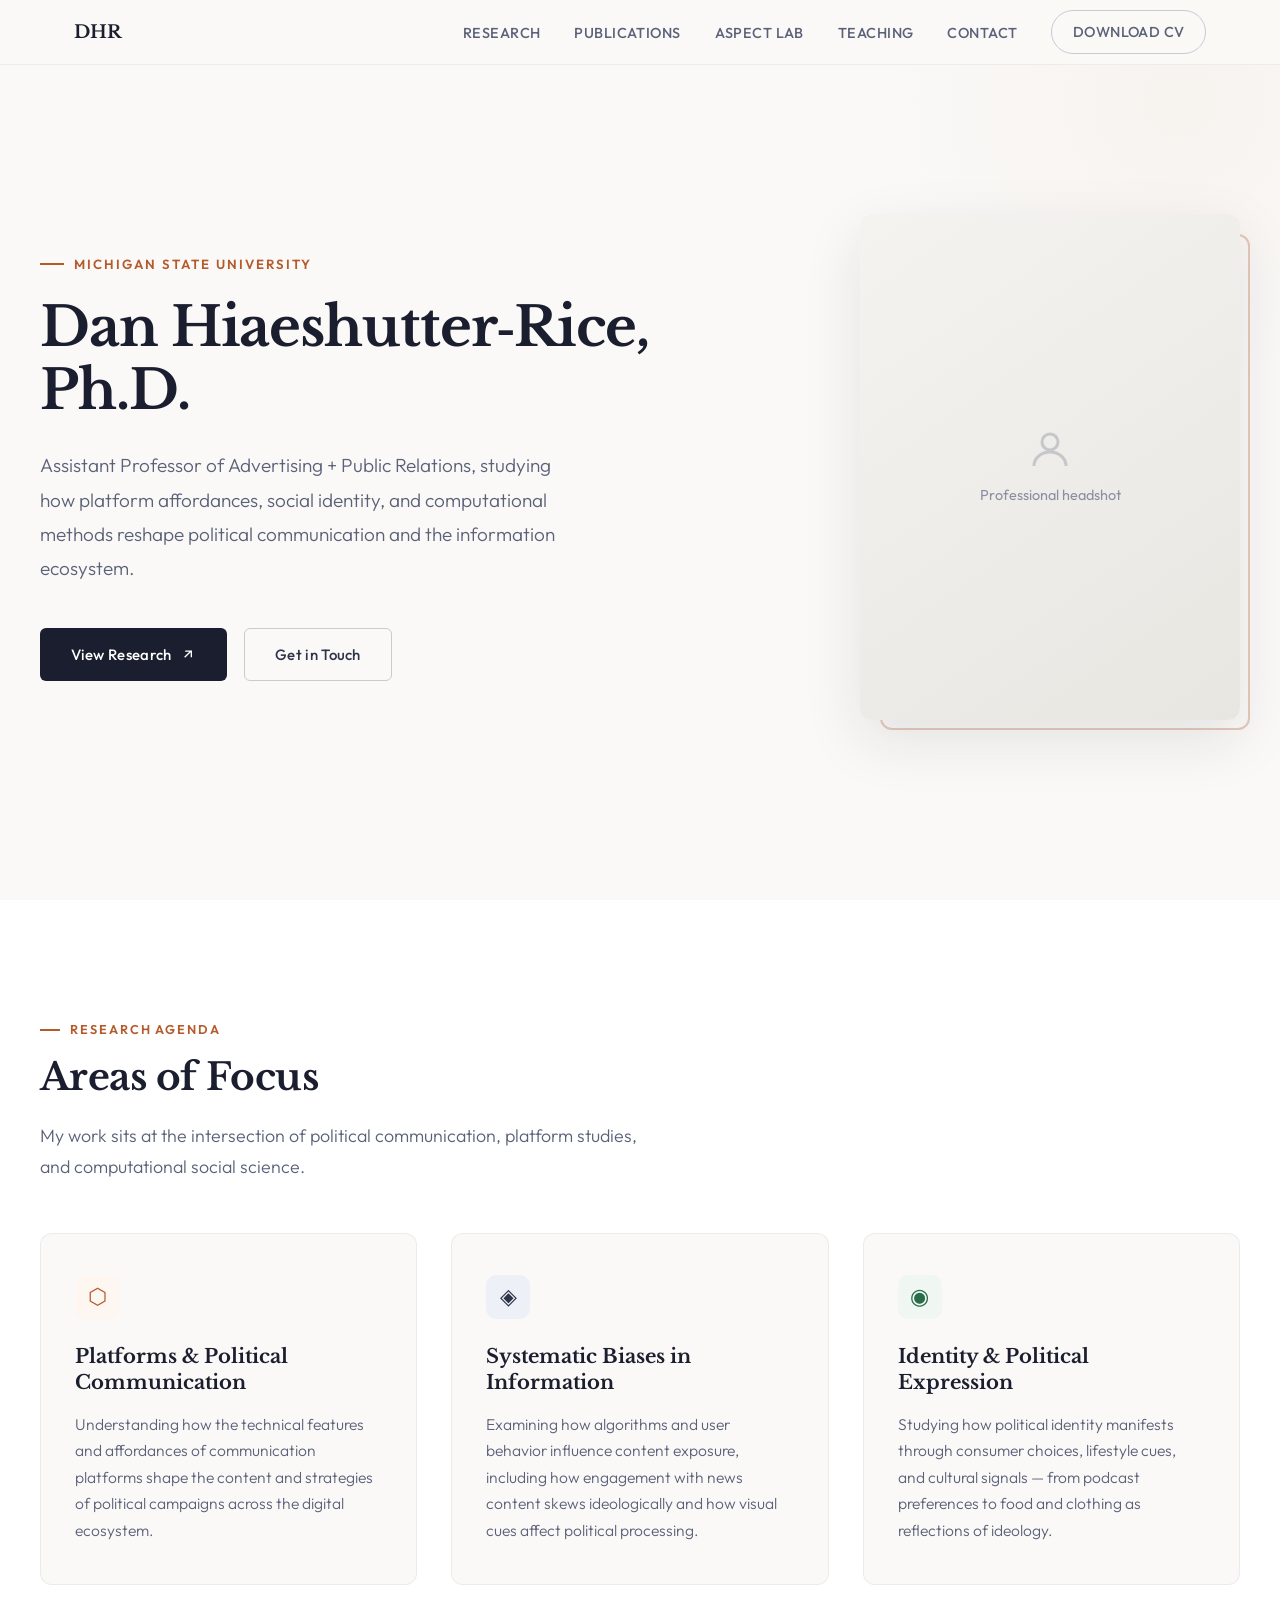
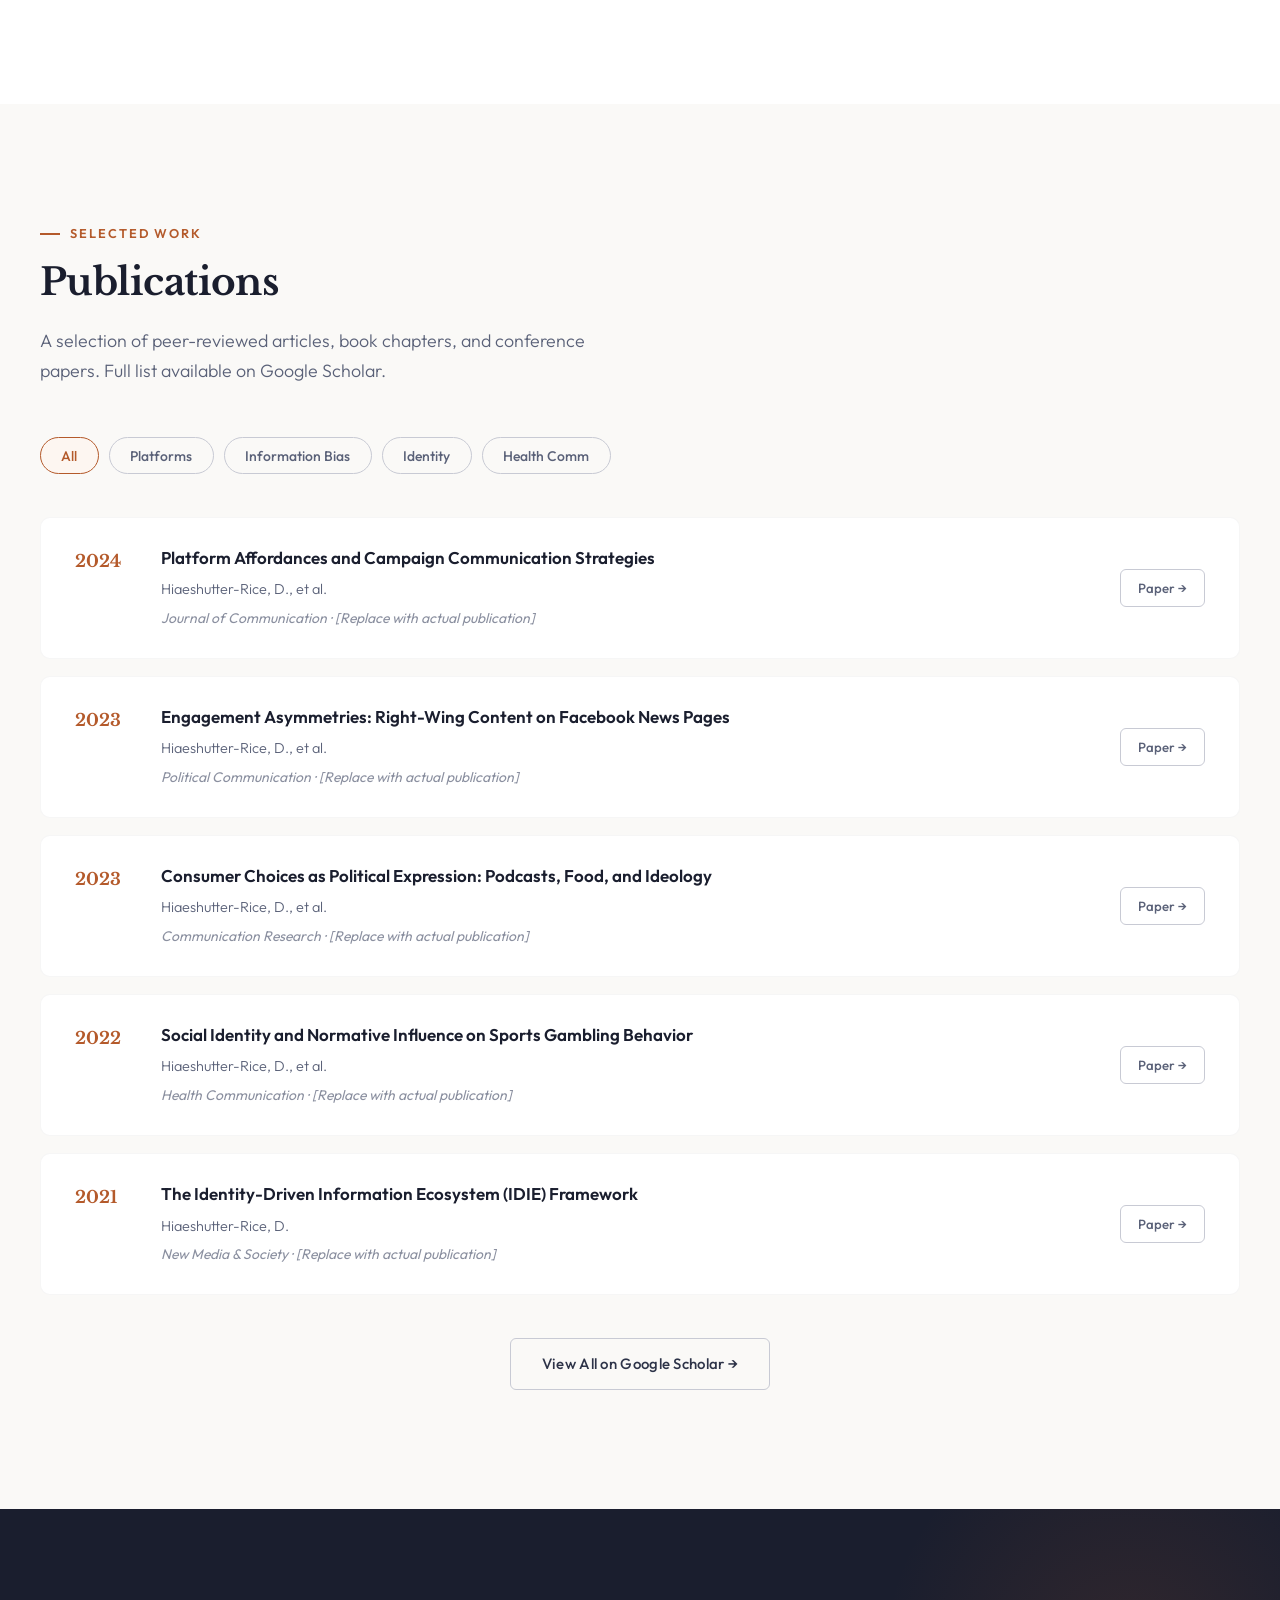
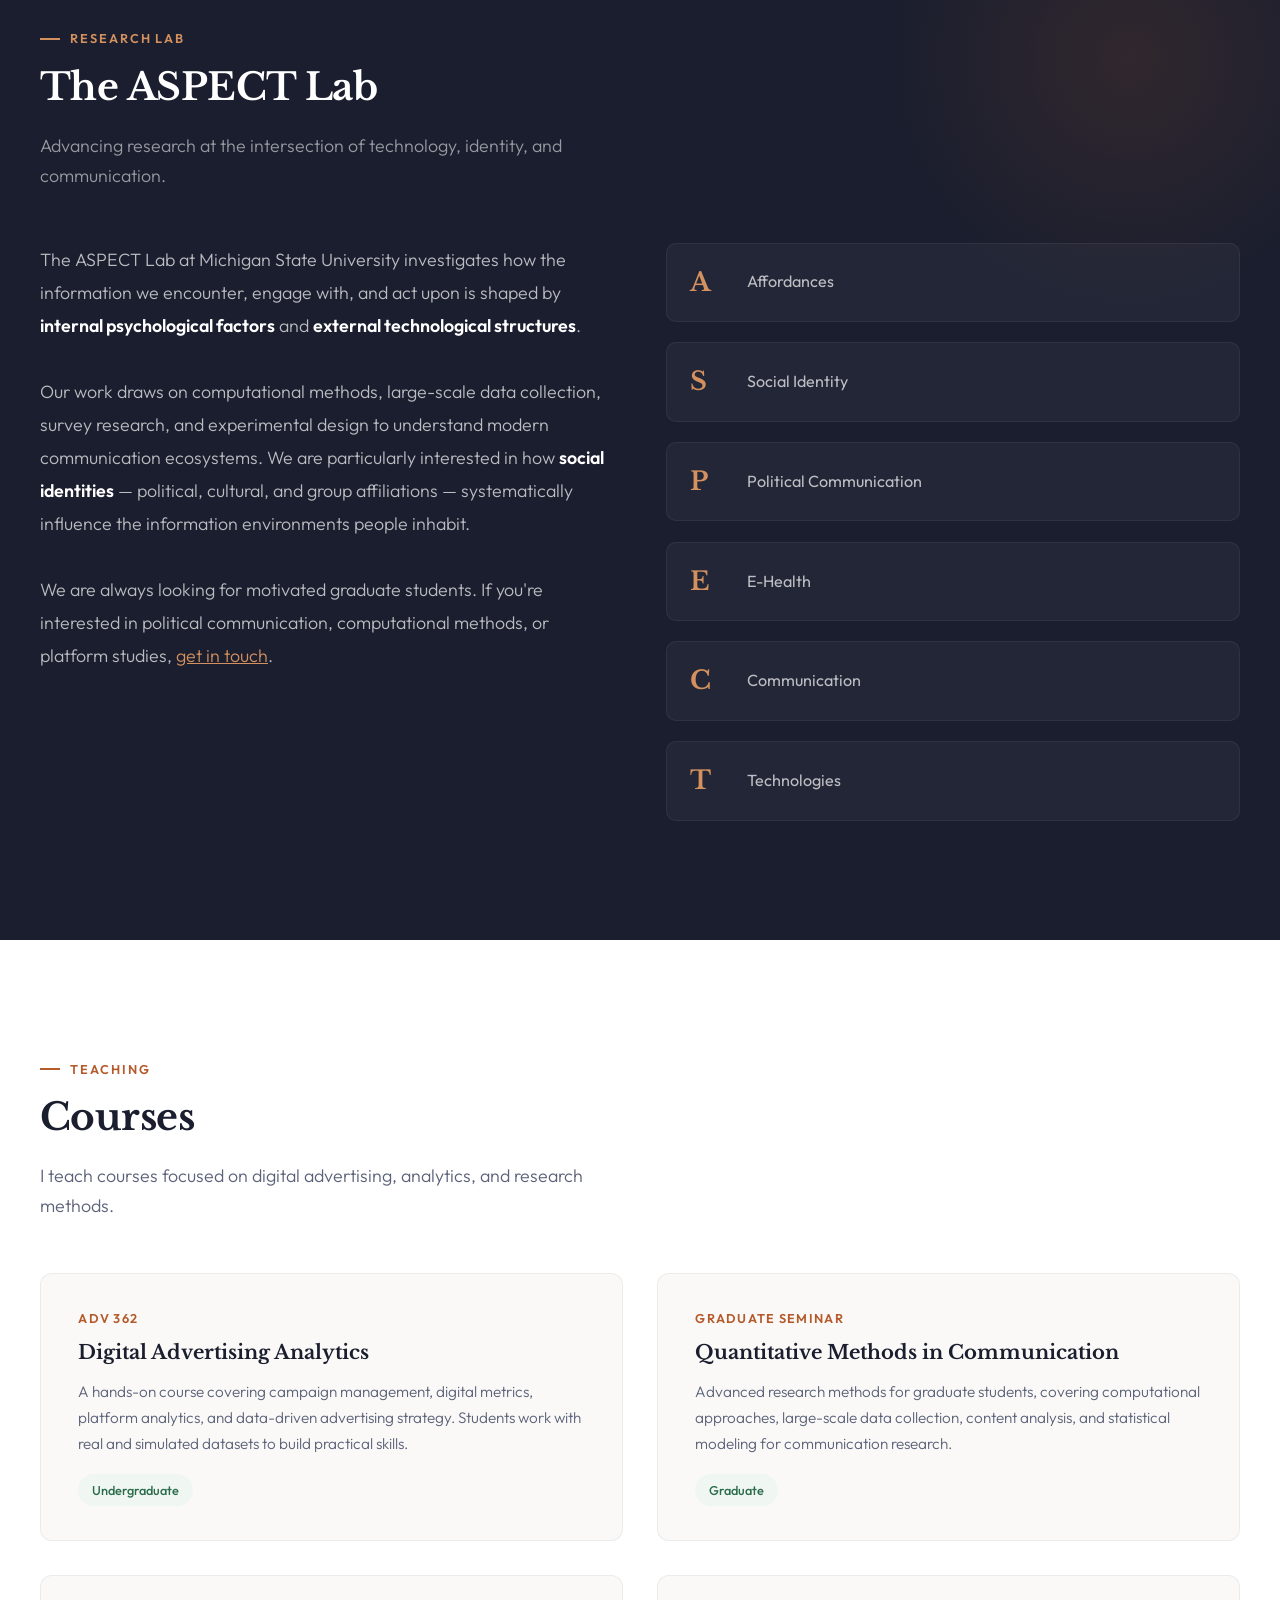
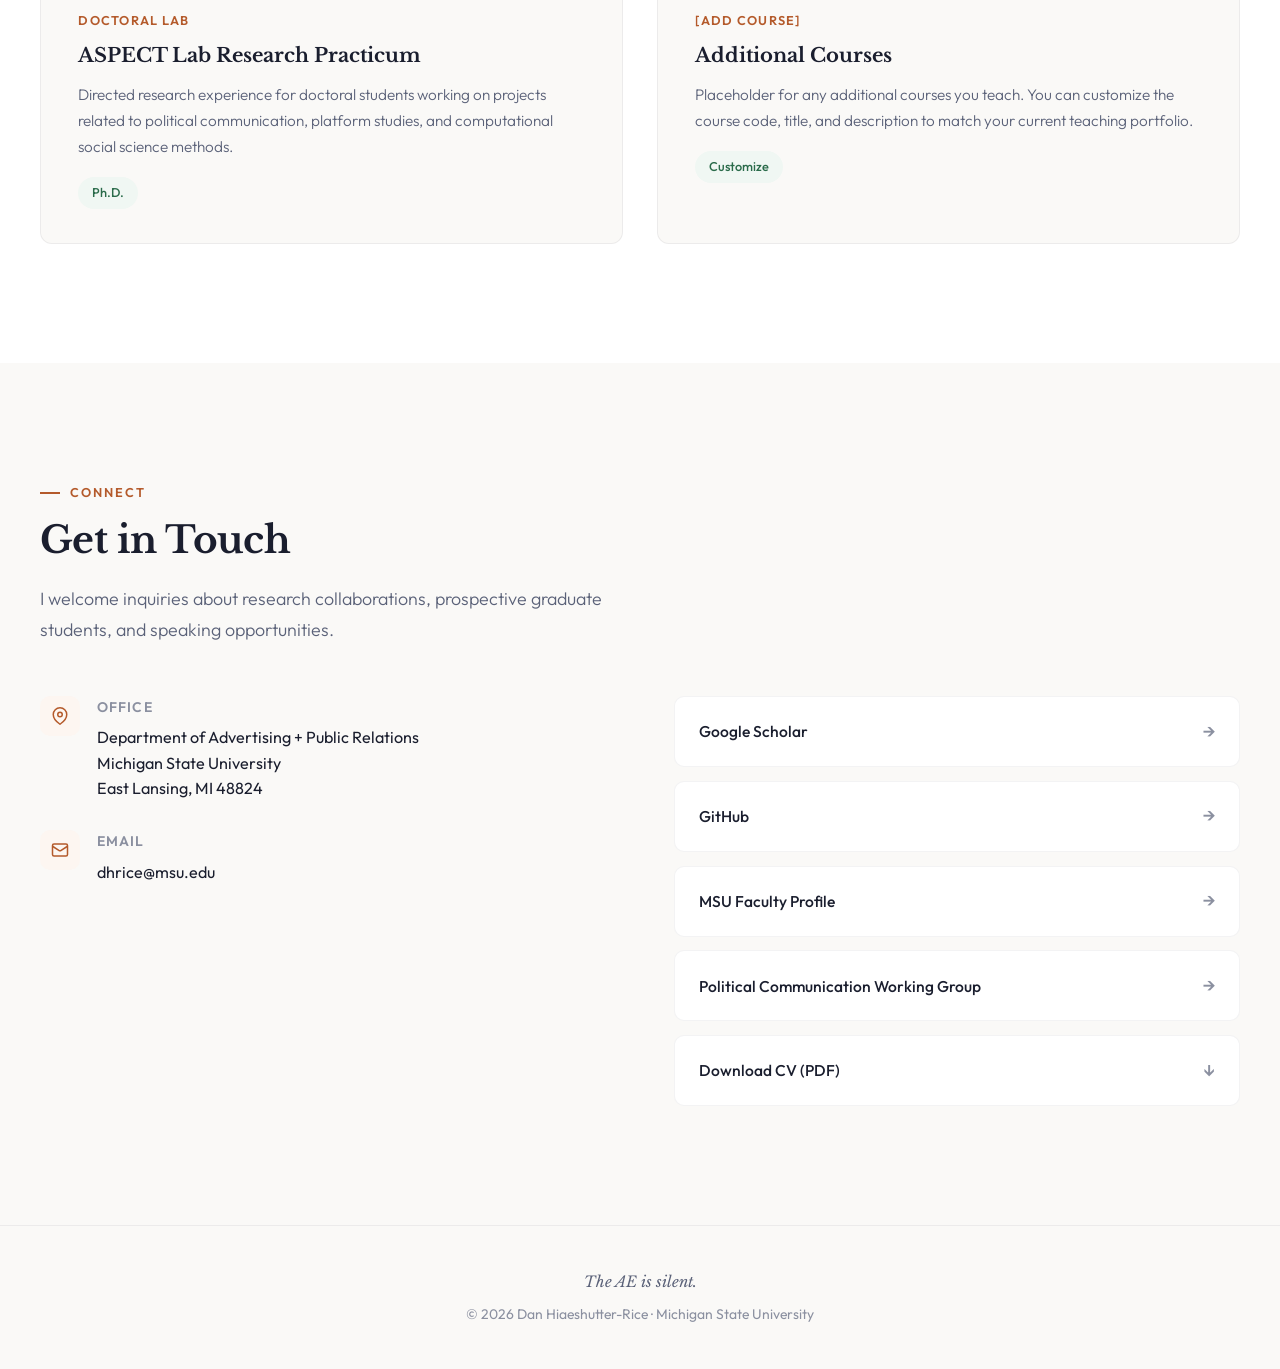
==== index.html @ a581aa96 "Add files via upload" ====
<!DOCTYPE html>
<html lang="en">
<head>
<meta charset="UTF-8">
<meta name="viewport" content="width=device-width, initial-scale=1.0">
<title>Dan Hiaeshutter-Rice, Ph.D.</title>
<link href="https://fonts.googleapis.com/css2?family=Libre+Baskerville:ital,wght@0,400;0,700;1,400&family=Outfit:wght@300;400;500;600;700&display=swap" rel="stylesheet">
<style>
  :root {
    --ink: #1a1e2e;
    --slate: #2d3348;
    --mid: #5a6178;
    --muted: #8b90a0;
    --light: #c8cad4;
    --offwhite: #f4f3f0;
    --paper: #faf9f7;
    --white: #ffffff;
    --accent: #b45a2b;
    --accent-light: #d4915f;
    --accent-bg: #fdf6f1;
    --green: #2a6b4a;
    --green-bg: #f0f7f3;
    --section-gap: 7rem;
  }

  * { margin: 0; padding: 0; box-sizing: border-box; }

  html {
    scroll-behavior: smooth;
    font-size: 17px;
  }

  body {
    font-family: 'Outfit', sans-serif;
    color: var(--ink);
    background: var(--paper);
    line-height: 1.7;
    -webkit-font-smoothing: antialiased;
  }

  /* ─── NAVIGATION ─── */
  nav {
    position: fixed;
    top: 0;
    left: 0;
    right: 0;
    z-index: 100;
    background: rgba(250, 249, 247, 0.92);
    backdrop-filter: blur(16px);
    border-bottom: 1px solid rgba(26, 30, 46, 0.06);
    transition: box-shadow 0.3s ease;
  }

  nav.scrolled {
    box-shadow: 0 2px 24px rgba(26, 30, 46, 0.08);
  }

  .nav-inner {
    max-width: 1200px;
    margin: 0 auto;
    padding: 0 2rem;
    display: flex;
    align-items: center;
    justify-content: space-between;
    height: 64px;
  }

  .nav-name {
    font-family: 'Libre Baskerville', serif;
    font-size: 1.05rem;
    font-weight: 700;
    color: var(--ink);
    text-decoration: none;
    letter-spacing: -0.01em;
  }

  .nav-links {
    display: flex;
    gap: 2rem;
    list-style: none;
    align-items: center;
  }

  .nav-links a {
    text-decoration: none;
    color: var(--mid);
    font-size: 0.85rem;
    font-weight: 500;
    letter-spacing: 0.03em;
    text-transform: uppercase;
    transition: color 0.25s;
    position: relative;
  }

  .nav-links a::after {
    content: '';
    position: absolute;
    bottom: -4px;
    left: 0;
    width: 0;
    height: 2px;
    background: var(--accent);
    transition: width 0.3s ease;
  }

  .nav-links a:hover { color: var(--ink); }
  .nav-links a:hover::after { width: 100%; }

  /* ─── HERO SECTION ─── */
  .hero {
    min-height: 100vh;
    display: flex;
    align-items: center;
    padding: 6rem 2rem 4rem;
    position: relative;
    overflow: hidden;
  }

  .hero::before {
    content: '';
    position: absolute;
    top: -200px;
    right: -200px;
    width: 600px;
    height: 600px;
    background: radial-gradient(circle, rgba(180, 90, 43, 0.04) 0%, transparent 70%);
    pointer-events: none;
  }

  .hero-inner {
    max-width: 1200px;
    margin: 0 auto;
    width: 100%;
    display: grid;
    grid-template-columns: 1fr 380px;
    gap: 5rem;
    align-items: center;
  }

  .hero-text {
    animation: fadeUp 0.8s ease-out;
  }

  .hero-label {
    font-size: 0.78rem;
    font-weight: 600;
    letter-spacing: 0.15em;
    text-transform: uppercase;
    color: var(--accent);
    margin-bottom: 1.2rem;
    display: flex;
    align-items: center;
    gap: 0.6rem;
  }

  .hero-label::before {
    content: '';
    width: 24px;
    height: 2px;
    background: var(--accent);
  }

  .hero h1 {
    font-family: 'Libre Baskerville', serif;
    font-size: 3.2rem;
    font-weight: 700;
    line-height: 1.15;
    color: var(--ink);
    margin-bottom: 1.6rem;
    letter-spacing: -0.02em;
  }

  .hero-desc {
    font-size: 1.12rem;
    line-height: 1.8;
    color: var(--mid);
    max-width: 540px;
    margin-bottom: 2.5rem;
    font-weight: 300;
  }

  .hero-links {
    display: flex;
    gap: 1rem;
    flex-wrap: wrap;
  }

  .btn {
    display: inline-flex;
    align-items: center;
    gap: 0.5rem;
    padding: 0.75rem 1.8rem;
    border-radius: 6px;
    font-size: 0.88rem;
    font-weight: 500;
    text-decoration: none;
    transition: all 0.3s ease;
    letter-spacing: 0.02em;
  }

  .btn-primary {
    background: var(--ink);
    color: var(--white);
  }

  .btn-primary:hover {
    background: var(--slate);
    transform: translateY(-2px);
    box-shadow: 0 6px 20px rgba(26, 30, 46, 0.2);
  }

  .btn-outline {
    border: 1.5px solid var(--light);
    color: var(--slate);
    background: transparent;
  }

  .btn-outline:hover {
    border-color: var(--accent);
    color: var(--accent);
    transform: translateY(-2px);
  }

  .hero-photo {
    position: relative;
    animation: fadeUp 0.8s ease-out 0.2s both;
  }

  .photo-frame {
    width: 100%;
    aspect-ratio: 3/4;
    background: linear-gradient(145deg, var(--offwhite), #e8e6e1);
    border-radius: 12px;
    overflow: hidden;
    position: relative;
    box-shadow: 0 20px 60px rgba(26, 30, 46, 0.1);
  }

  .photo-placeholder {
    width: 100%;
    height: 100%;
    display: flex;
    flex-direction: column;
    align-items: center;
    justify-content: center;
    color: var(--muted);
    font-size: 0.85rem;
    gap: 0.5rem;
  }

  .photo-placeholder svg {
    width: 48px;
    height: 48px;
    opacity: 0.4;
  }

  .hero-photo::after {
    content: '';
    position: absolute;
    top: 20px;
    left: 20px;
    right: -10px;
    bottom: -10px;
    border: 2px solid var(--accent);
    border-radius: 12px;
    z-index: -1;
    opacity: 0.3;
  }

  /* ─── SECTION COMMONS ─── */
  section {
    padding: var(--section-gap) 2rem;
  }

  .container {
    max-width: 1200px;
    margin: 0 auto;
  }

  .section-label {
    font-size: 0.75rem;
    font-weight: 600;
    letter-spacing: 0.15em;
    text-transform: uppercase;
    color: var(--accent);
    margin-bottom: 0.8rem;
    display: flex;
    align-items: center;
    gap: 0.6rem;
  }

  .section-label::before {
    content: '';
    width: 20px;
    height: 2px;
    background: var(--accent);
  }

  .section-title {
    font-family: 'Libre Baskerville', serif;
    font-size: 2.2rem;
    font-weight: 700;
    line-height: 1.25;
    margin-bottom: 1.2rem;
    letter-spacing: -0.015em;
  }

  .section-subtitle {
    color: var(--mid);
    font-size: 1.05rem;
    max-width: 600px;
    font-weight: 300;
    line-height: 1.7;
    margin-bottom: 3rem;
  }

  /* ─── RESEARCH AREAS ─── */
  #research {
    background: var(--white);
  }

  .research-grid {
    display: grid;
    grid-template-columns: repeat(3, 1fr);
    gap: 2rem;
    margin-top: 1rem;
  }

  .research-card {
    padding: 2.4rem 2rem;
    border: 1px solid rgba(26, 30, 46, 0.06);
    border-radius: 12px;
    background: var(--paper);
    transition: all 0.4s ease;
    position: relative;
    overflow: hidden;
  }

  .research-card::before {
    content: '';
    position: absolute;
    top: 0;
    left: 0;
    width: 100%;
    height: 3px;
    background: var(--accent);
    transform: scaleX(0);
    transform-origin: left;
    transition: transform 0.4s ease;
  }

  .research-card:hover::before { transform: scaleX(1); }

  .research-card:hover {
    box-shadow: 0 12px 40px rgba(26, 30, 46, 0.06);
    transform: translateY(-4px);
  }

  .research-icon {
    width: 44px;
    height: 44px;
    border-radius: 10px;
    display: flex;
    align-items: center;
    justify-content: center;
    margin-bottom: 1.4rem;
    font-size: 1.3rem;
  }

  .research-card:nth-child(1) .research-icon { background: var(--accent-bg); color: var(--accent); }
  .research-card:nth-child(2) .research-icon { background: #eef0f8; color: var(--slate); }
  .research-card:nth-child(3) .research-icon { background: var(--green-bg); color: var(--green); }

  .research-card h3 {
    font-family: 'Libre Baskerville', serif;
    font-size: 1.15rem;
    margin-bottom: 0.9rem;
    line-height: 1.35;
  }

  .research-card p {
    color: var(--mid);
    font-size: 0.92rem;
    line-height: 1.7;
    font-weight: 300;
  }

  /* ─── PUBLICATIONS ─── */
  #publications {
    background: var(--paper);
  }

  .pub-filters {
    display: flex;
    gap: 0.6rem;
    margin-bottom: 2.5rem;
    flex-wrap: wrap;
  }

  .pub-filter {
    padding: 0.5rem 1.2rem;
    border: 1.5px solid var(--light);
    border-radius: 100px;
    font-size: 0.82rem;
    font-weight: 500;
    color: var(--mid);
    cursor: pointer;
    transition: all 0.25s;
    background: transparent;
    font-family: 'Outfit', sans-serif;
  }

  .pub-filter:hover, .pub-filter.active {
    border-color: var(--accent);
    color: var(--accent);
    background: var(--accent-bg);
  }

  .pub-list {
    display: flex;
    flex-direction: column;
    gap: 1rem;
  }

  .pub-item {
    display: grid;
    grid-template-columns: 60px 1fr auto;
    gap: 1.5rem;
    align-items: start;
    padding: 1.6rem 2rem;
    background: var(--white);
    border-radius: 10px;
    border: 1px solid rgba(26, 30, 46, 0.04);
    transition: all 0.3s ease;
  }

  .pub-item:hover {
    box-shadow: 0 4px 20px rgba(26, 30, 46, 0.05);
    transform: translateX(4px);
  }

  .pub-year {
    font-family: 'Libre Baskerville', serif;
    font-size: 1rem;
    color: var(--accent);
    font-weight: 700;
    padding-top: 0.15rem;
  }

  .pub-info h4 {
    font-size: 1rem;
    font-weight: 600;
    line-height: 1.5;
    margin-bottom: 0.4rem;
    color: var(--ink);
  }

  .pub-info .authors {
    font-size: 0.85rem;
    color: var(--mid);
    margin-bottom: 0.3rem;
    font-weight: 300;
  }

  .pub-info .venue {
    font-size: 0.82rem;
    color: var(--muted);
    font-style: italic;
  }

  .pub-link {
    padding: 0.4rem 1rem;
    border: 1.5px solid var(--light);
    border-radius: 6px;
    font-size: 0.78rem;
    font-weight: 500;
    color: var(--mid);
    text-decoration: none;
    transition: all 0.25s;
    white-space: nowrap;
    align-self: center;
  }

  .pub-link:hover {
    border-color: var(--accent);
    color: var(--accent);
  }

  /* ─── ASPECT LAB ─── */
  #lab {
    background: var(--ink);
    color: var(--white);
    position: relative;
    overflow: hidden;
  }

  #lab::before {
    content: '';
    position: absolute;
    top: -100px;
    right: -100px;
    width: 500px;
    height: 500px;
    background: radial-gradient(circle, rgba(180, 90, 43, 0.15) 0%, transparent 70%);
    pointer-events: none;
  }

  #lab .section-label { color: var(--accent-light); }
  #lab .section-label::before { background: var(--accent-light); }
  #lab .section-title { color: var(--white); }
  #lab .section-subtitle { color: rgba(255,255,255,0.55); }

  .lab-content {
    display: grid;
    grid-template-columns: 1fr 1fr;
    gap: 3rem;
    align-items: start;
  }

  .lab-desc {
    font-size: 1.05rem;
    line-height: 1.85;
    color: rgba(255,255,255,0.7);
    font-weight: 300;
  }

  .lab-desc strong {
    color: var(--white);
    font-weight: 600;
  }

  .lab-acronym {
    display: flex;
    flex-direction: column;
    gap: 1.2rem;
  }

  .acronym-item {
    display: flex;
    align-items: center;
    gap: 1.2rem;
    padding: 1rem 1.4rem;
    background: rgba(255,255,255,0.04);
    border-radius: 10px;
    border: 1px solid rgba(255,255,255,0.06);
    transition: all 0.3s;
  }

  .acronym-item:hover {
    background: rgba(255,255,255,0.08);
    transform: translateX(6px);
  }

  .acronym-letter {
    font-family: 'Libre Baskerville', serif;
    font-size: 1.5rem;
    font-weight: 700;
    color: var(--accent-light);
    width: 36px;
    flex-shrink: 0;
  }

  .acronym-word {
    font-size: 0.95rem;
    color: rgba(255,255,255,0.7);
    font-weight: 400;
  }

  /* ─── TEACHING ─── */
  #teaching {
    background: var(--white);
  }

  .teaching-grid {
    display: grid;
    grid-template-columns: 1fr 1fr;
    gap: 2rem;
  }

  .course-card {
    padding: 2rem 2.2rem;
    border: 1px solid rgba(26, 30, 46, 0.06);
    border-radius: 12px;
    background: var(--paper);
    transition: all 0.3s;
    position: relative;
  }

  .course-card:hover {
    box-shadow: 0 8px 30px rgba(26, 30, 46, 0.06);
  }

  .course-code {
    font-size: 0.75rem;
    font-weight: 600;
    letter-spacing: 0.1em;
    text-transform: uppercase;
    color: var(--accent);
    margin-bottom: 0.6rem;
  }

  .course-card h3 {
    font-family: 'Libre Baskerville', serif;
    font-size: 1.15rem;
    margin-bottom: 0.8rem;
    line-height: 1.35;
  }

  .course-card p {
    color: var(--mid);
    font-size: 0.9rem;
    line-height: 1.7;
    font-weight: 300;
  }

  .course-tag {
    display: inline-block;
    margin-top: 1rem;
    padding: 0.3rem 0.8rem;
    background: var(--green-bg);
    color: var(--green);
    font-size: 0.75rem;
    font-weight: 500;
    border-radius: 100px;
  }

  /* ─── CONTACT / FOOTER ─── */
  #contact {
    background: var(--paper);
  }

  .contact-grid {
    display: grid;
    grid-template-columns: 1fr 1fr;
    gap: 4rem;
    align-items: start;
  }

  .contact-info {
    display: flex;
    flex-direction: column;
    gap: 1.6rem;
  }

  .contact-item {
    display: flex;
    gap: 1rem;
    align-items: start;
  }

  .contact-icon {
    width: 40px;
    height: 40px;
    border-radius: 10px;
    background: var(--accent-bg);
    display: flex;
    align-items: center;
    justify-content: center;
    flex-shrink: 0;
    color: var(--accent);
  }

  .contact-detail h4 {
    font-size: 0.82rem;
    font-weight: 600;
    text-transform: uppercase;
    letter-spacing: 0.08em;
    color: var(--muted);
    margin-bottom: 0.3rem;
  }

  .contact-detail p,
  .contact-detail a {
    font-size: 0.95rem;
    color: var(--ink);
    text-decoration: none;
    line-height: 1.6;
  }

  .contact-detail a:hover {
    color: var(--accent);
  }

  .ext-links {
    display: flex;
    flex-direction: column;
    gap: 0.8rem;
  }

  .ext-link {
    display: flex;
    align-items: center;
    justify-content: space-between;
    padding: 1.1rem 1.4rem;
    background: var(--white);
    border: 1px solid rgba(26, 30, 46, 0.05);
    border-radius: 10px;
    text-decoration: none;
    color: var(--ink);
    font-weight: 500;
    font-size: 0.92rem;
    transition: all 0.3s;
  }

  .ext-link:hover {
    transform: translateX(6px);
    box-shadow: 0 4px 16px rgba(26, 30, 46, 0.05);
    border-color: var(--accent);
  }

  .ext-link-arrow {
    color: var(--muted);
    transition: all 0.3s;
    font-size: 1.1rem;
  }

  .ext-link:hover .ext-link-arrow {
    color: var(--accent);
    transform: translateX(4px);
  }

  footer {
    text-align: center;
    padding: 2.5rem 2rem;
    color: var(--muted);
    font-size: 0.82rem;
    border-top: 1px solid rgba(26, 30, 46, 0.06);
  }

  footer .tagline {
    font-family: 'Libre Baskerville', serif;
    font-style: italic;
    color: var(--mid);
    font-size: 0.88rem;
    margin-bottom: 0.5rem;
  }

  /* ─── ANIMATIONS ─── */
  @keyframes fadeUp {
    from {
      opacity: 0;
      transform: translateY(24px);
    }
    to {
      opacity: 1;
      transform: translateY(0);
    }
  }

  .reveal {
    opacity: 0;
    transform: translateY(20px);
    transition: opacity 0.6s ease, transform 0.6s ease;
  }

  .reveal.visible {
    opacity: 1;
    transform: translateY(0);
  }

  /* ─── MOBILE MENU ─── */
  .menu-toggle {
    display: none;
    background: none;
    border: none;
    cursor: pointer;
    padding: 0.5rem;
    color: var(--ink);
  }

  .menu-toggle svg {
    width: 24px;
    height: 24px;
  }

  /* ─── RESPONSIVE ─── */
  @media (max-width: 900px) {
    html { font-size: 15px; }

    .hero-inner {
      grid-template-columns: 1fr;
      gap: 3rem;
    }

    .hero-photo { max-width: 280px; }
    .hero h1 { font-size: 2.4rem; }

    .research-grid,
    .teaching-grid {
      grid-template-columns: 1fr;
    }

    .lab-content {
      grid-template-columns: 1fr;
    }

    .contact-grid {
      grid-template-columns: 1fr;
      gap: 3rem;
    }

    .pub-item {
      grid-template-columns: 1fr;
      gap: 0.6rem;
    }

    .pub-year { font-size: 0.85rem; }
    .pub-link { justify-self: start; }

    .menu-toggle { display: block; }

    .nav-links {
      display: none;
      position: absolute;
      top: 64px;
      left: 0;
      right: 0;
      background: var(--paper);
      flex-direction: column;
      padding: 1.5rem 2rem;
      gap: 1.2rem;
      border-bottom: 1px solid rgba(26, 30, 46, 0.08);
      box-shadow: 0 12px 30px rgba(26, 30, 46, 0.08);
    }

    .nav-links.open { display: flex; }
  }

  @media (max-width: 600px) {
    .hero h1 { font-size: 2rem; }
    .section-title { font-size: 1.7rem; }
    section { padding: 4rem 1.2rem; }
    .hero { padding: 5rem 1.2rem 3rem; }
  }
</style>
</head>
<body>

<!-- ─── NAVIGATION ─── -->
<nav id="navbar">
  <div class="nav-inner">
    <a href="#" class="nav-name">DHR</a>
    <button class="menu-toggle" onclick="document.querySelector('.nav-links').classList.toggle('open')" aria-label="Toggle menu">
      <svg viewBox="0 0 24 24" fill="none" stroke="currentColor" stroke-width="2"><path d="M3 12h18M3 6h18M3 18h18"/></svg>
    </button>
    <ul class="nav-links">
      <li><a href="#research">Research</a></li>
      <li><a href="#publications">Publications</a></li>
      <li><a href="#lab">ASPECT Lab</a></li>
      <li><a href="#teaching">Teaching</a></li>
      <li><a href="#contact">Contact</a></li>
      <li><a href="#" class="btn btn-outline" style="padding: 0.5rem 1.2rem; border-radius: 100px;">Download CV</a></li>
    </ul>
  </div>
</nav>

<!-- ─── HERO ─── -->
<section class="hero" id="home">
  <div class="hero-inner">
    <div class="hero-text">
      <div class="hero-label">Michigan State University</div>
      <h1>Dan Hiaeshutter&#8209;Rice, Ph.D.</h1>
      <p class="hero-desc">
        Assistant Professor of Advertising + Public Relations, studying how platform affordances, social identity, and computational methods reshape political communication and the information ecosystem.
      </p>
      <div class="hero-links">
        <a href="#research" class="btn btn-primary">
          View Research
          <svg width="16" height="16" viewBox="0 0 24 24" fill="none" stroke="currentColor" stroke-width="2"><path d="M7 17l9.2-9.2M17 17V7.8H7.8"/></svg>
        </a>
        <a href="#contact" class="btn btn-outline">Get in Touch</a>
      </div>
    </div>
    <div class="hero-photo">
      <div class="photo-frame">
        <div class="photo-placeholder">
          <svg viewBox="0 0 24 24" fill="none" stroke="currentColor" stroke-width="1.5"><circle cx="12" cy="8" r="4"/><path d="M4 20c0-4 3.6-7 8-7s8 3 8 7"/></svg>
          <span>Professional headshot</span>
        </div>
      </div>
    </div>
  </div>
</section>

<!-- ─── RESEARCH AREAS ─── -->
<section id="research">
  <div class="container">
    <div class="section-label">Research Agenda</div>
    <h2 class="section-title">Areas of Focus</h2>
    <p class="section-subtitle">My work sits at the intersection of political communication, platform studies, and computational social science.</p>

    <div class="research-grid">
      <div class="research-card reveal">
        <div class="research-icon">⬡</div>
        <h3>Platforms &amp; Political Communication</h3>
        <p>Understanding how the technical features and affordances of communication platforms shape the content and strategies of political campaigns across the digital ecosystem.</p>
      </div>
      <div class="research-card reveal">
        <div class="research-icon">◈</div>
        <h3>Systematic Biases in Information</h3>
        <p>Examining how algorithms and user behavior influence content exposure, including how engagement with news content skews ideologically and how visual cues affect political processing.</p>
      </div>
      <div class="research-card reveal">
        <div class="research-icon">◉</div>
        <h3>Identity &amp; Political Expression</h3>
        <p>Studying how political identity manifests through consumer choices, lifestyle cues, and cultural signals — from podcast preferences to food and clothing as reflections of ideology.</p>
      </div>
    </div>
  </div>
</section>

<!-- ─── PUBLICATIONS ─── -->
<section id="publications">
  <div class="container">
    <div class="section-label">Selected Work</div>
    <h2 class="section-title">Publications</h2>
    <p class="section-subtitle">A selection of peer-reviewed articles, book chapters, and conference papers. Full list available on Google Scholar.</p>

    <div class="pub-filters">
      <button class="pub-filter active" onclick="filterPubs('all', this)">All</button>
      <button class="pub-filter" onclick="filterPubs('platforms', this)">Platforms</button>
      <button class="pub-filter" onclick="filterPubs('bias', this)">Information Bias</button>
      <button class="pub-filter" onclick="filterPubs('identity', this)">Identity</button>
      <button class="pub-filter" onclick="filterPubs('health', this)">Health Comm</button>
    </div>

    <div class="pub-list">
      <div class="pub-item reveal" data-cat="platforms">
        <div class="pub-year">2024</div>
        <div class="pub-info">
          <h4>Platform Affordances and Campaign Communication Strategies</h4>
          <div class="authors">Hiaeshutter-Rice, D., et al.</div>
          <div class="venue">Journal of Communication · [Replace with actual publication]</div>
        </div>
        <a href="#" class="pub-link">Paper →</a>
      </div>

      <div class="pub-item reveal" data-cat="bias">
        <div class="pub-year">2023</div>
        <div class="pub-info">
          <h4>Engagement Asymmetries: Right-Wing Content on Facebook News Pages</h4>
          <div class="authors">Hiaeshutter-Rice, D., et al.</div>
          <div class="venue">Political Communication · [Replace with actual publication]</div>
        </div>
        <a href="#" class="pub-link">Paper →</a>
      </div>

      <div class="pub-item reveal" data-cat="identity">
        <div class="pub-year">2023</div>
        <div class="pub-info">
          <h4>Consumer Choices as Political Expression: Podcasts, Food, and Ideology</h4>
          <div class="authors">Hiaeshutter-Rice, D., et al.</div>
          <div class="venue">Communication Research · [Replace with actual publication]</div>
        </div>
        <a href="#" class="pub-link">Paper →</a>
      </div>

      <div class="pub-item reveal" data-cat="health">
        <div class="pub-year">2022</div>
        <div class="pub-info">
          <h4>Social Identity and Normative Influence on Sports Gambling Behavior</h4>
          <div class="authors">Hiaeshutter-Rice, D., et al.</div>
          <div class="venue">Health Communication · [Replace with actual publication]</div>
        </div>
        <a href="#" class="pub-link">Paper →</a>
      </div>

      <div class="pub-item reveal" data-cat="platforms">
        <div class="pub-year">2021</div>
        <div class="pub-info">
          <h4>The Identity-Driven Information Ecosystem (IDIE) Framework</h4>
          <div class="authors">Hiaeshutter-Rice, D.</div>
          <div class="venue">New Media & Society · [Replace with actual publication]</div>
        </div>
        <a href="#" class="pub-link">Paper →</a>
      </div>
    </div>

    <div style="text-align: center; margin-top: 2.5rem;">
      <a href="https://scholar.google.com" class="btn btn-outline" target="_blank">View All on Google Scholar →</a>
    </div>
  </div>
</section>

<!-- ─── ASPECT LAB ─── -->
<section id="lab">
  <div class="container">
    <div class="section-label">Research Lab</div>
    <h2 class="section-title">The ASPECT Lab</h2>
    <p class="section-subtitle">Advancing research at the intersection of technology, identity, and communication.</p>

    <div class="lab-content">
      <div class="lab-desc reveal">
        <p>The ASPECT Lab at Michigan State University investigates how the information we encounter, engage with, and act upon is shaped by <strong>internal psychological factors</strong> and <strong>external technological structures</strong>.</p>
        <br>
        <p>Our work draws on computational methods, large-scale data collection, survey research, and experimental design to understand modern communication ecosystems. We are particularly interested in how <strong>social identities</strong> — political, cultural, and group affiliations — systematically influence the information environments people inhabit.</p>
        <br>
        <p>We are always looking for motivated graduate students. If you're interested in political communication, computational methods, or platform studies, <a href="#contact" style="color: var(--accent-light); text-decoration: underline;">get in touch</a>.</p>
      </div>
      <div class="lab-acronym reveal">
        <div class="acronym-item">
          <span class="acronym-letter">A</span>
          <span class="acronym-word">Affordances</span>
        </div>
        <div class="acronym-item">
          <span class="acronym-letter">S</span>
          <span class="acronym-word">Social Identity</span>
        </div>
        <div class="acronym-item">
          <span class="acronym-letter">P</span>
          <span class="acronym-word">Political Communication</span>
        </div>
        <div class="acronym-item">
          <span class="acronym-letter">E</span>
          <span class="acronym-word">E-Health</span>
        </div>
        <div class="acronym-item">
          <span class="acronym-letter">C</span>
          <span class="acronym-word">Communication</span>
        </div>
        <div class="acronym-item">
          <span class="acronym-letter">T</span>
          <span class="acronym-word">Technologies</span>
        </div>
      </div>
    </div>
  </div>
</section>

<!-- ─── TEACHING ─── -->
<section id="teaching">
  <div class="container">
    <div class="section-label">Teaching</div>
    <h2 class="section-title">Courses</h2>
    <p class="section-subtitle">I teach courses focused on digital advertising, analytics, and research methods.</p>

    <div class="teaching-grid">
      <div class="course-card reveal">
        <div class="course-code">ADV 362</div>
        <h3>Digital Advertising Analytics</h3>
        <p>A hands-on course covering campaign management, digital metrics, platform analytics, and data-driven advertising strategy. Students work with real and simulated datasets to build practical skills.</p>
        <span class="course-tag">Undergraduate</span>
      </div>
      <div class="course-card reveal">
        <div class="course-code">Graduate Seminar</div>
        <h3>Quantitative Methods in Communication</h3>
        <p>Advanced research methods for graduate students, covering computational approaches, large-scale data collection, content analysis, and statistical modeling for communication research.</p>
        <span class="course-tag">Graduate</span>
      </div>
      <div class="course-card reveal">
        <div class="course-code">Doctoral Lab</div>
        <h3>ASPECT Lab Research Practicum</h3>
        <p>Directed research experience for doctoral students working on projects related to political communication, platform studies, and computational social science methods.</p>
        <span class="course-tag">Ph.D.</span>
      </div>
      <div class="course-card reveal">
        <div class="course-code">[Add Course]</div>
        <h3>Additional Courses</h3>
        <p>Placeholder for any additional courses you teach. You can customize the course code, title, and description to match your current teaching portfolio.</p>
        <span class="course-tag">Customize</span>
      </div>
    </div>
  </div>
</section>

<!-- ─── CONTACT ─── -->
<section id="contact">
  <div class="container">
    <div class="section-label">Connect</div>
    <h2 class="section-title">Get in Touch</h2>
    <p class="section-subtitle">I welcome inquiries about research collaborations, prospective graduate students, and speaking opportunities.</p>

    <div class="contact-grid">
      <div class="contact-info reveal">
        <div class="contact-item">
          <div class="contact-icon">
            <svg width="18" height="18" viewBox="0 0 24 24" fill="none" stroke="currentColor" stroke-width="2"><path d="M21 10c0 7-9 13-9 13s-9-6-9-13a9 9 0 0 1 18 0z"/><circle cx="12" cy="10" r="3"/></svg>
          </div>
          <div class="contact-detail">
            <h4>Office</h4>
            <p>Department of Advertising + Public Relations<br>Michigan State University<br>East Lansing, MI 48824</p>
          </div>
        </div>
        <div class="contact-item">
          <div class="contact-icon">
            <svg width="18" height="18" viewBox="0 0 24 24" fill="none" stroke="currentColor" stroke-width="2"><rect x="2" y="4" width="20" height="16" rx="2"/><path d="m22 7-8.97 5.7a1.94 1.94 0 0 1-2.06 0L2 7"/></svg>
          </div>
          <div class="contact-detail">
            <h4>Email</h4>
            <a href="mailto:dhrice@msu.edu">dhrice@msu.edu</a>
          </div>
        </div>
      </div>

      <div class="ext-links reveal">
        <a href="https://scholar.google.com" class="ext-link" target="_blank">
          <span>Google Scholar</span>
          <span class="ext-link-arrow">→</span>
        </a>
        <a href="https://github.com" class="ext-link" target="_blank">
          <span>GitHub</span>
          <span class="ext-link-arrow">→</span>
        </a>
        <a href="https://comartsci.msu.edu" class="ext-link" target="_blank">
          <span>MSU Faculty Profile</span>
          <span class="ext-link-arrow">→</span>
        </a>
        <a href="#" class="ext-link" target="_blank">
          <span>Political Communication Working Group</span>
          <span class="ext-link-arrow">→</span>
        </a>
        <a href="#" class="ext-link" target="_blank">
          <span>Download CV (PDF)</span>
          <span class="ext-link-arrow">↓</span>
        </a>
      </div>
    </div>
  </div>
</section>

<footer>
  <div class="tagline">The AE is silent.</div>
  <p>© 2026 Dan Hiaeshutter-Rice · Michigan State University</p>
</footer>

<script>
  // Navbar scroll effect
  const nav = document.getElementById('navbar');
  window.addEventListener('scroll', () => {
    nav.classList.toggle('scrolled', window.scrollY > 40);
  });

  // Reveal on scroll
  const observer = new IntersectionObserver((entries) => {
    entries.forEach(entry => {
      if (entry.isIntersecting) {
        entry.target.classList.add('visible');
      }
    });
  }, { threshold: 0.1, rootMargin: '0px 0px -40px 0px' });

  document.querySelectorAll('.reveal').forEach(el => observer.observe(el));

  // Publication filter
  function filterPubs(cat, btn) {
    document.querySelectorAll('.pub-filter').forEach(b => b.classList.remove('active'));
    btn.classList.add('active');

    document.querySelectorAll('.pub-item').forEach(item => {
      if (cat === 'all' || item.dataset.cat === cat) {
        item.style.display = 'grid';
        item.style.animation = 'fadeUp 0.4s ease forwards';
      } else {
        item.style.display = 'none';
      }
    });
  }

  // Close mobile menu on link click
  document.querySelectorAll('.nav-links a').forEach(link => {
    link.addEventListener('click', () => {
      document.querySelector('.nav-links').classList.remove('open');
    });
  });
</script>

</body>
</html>
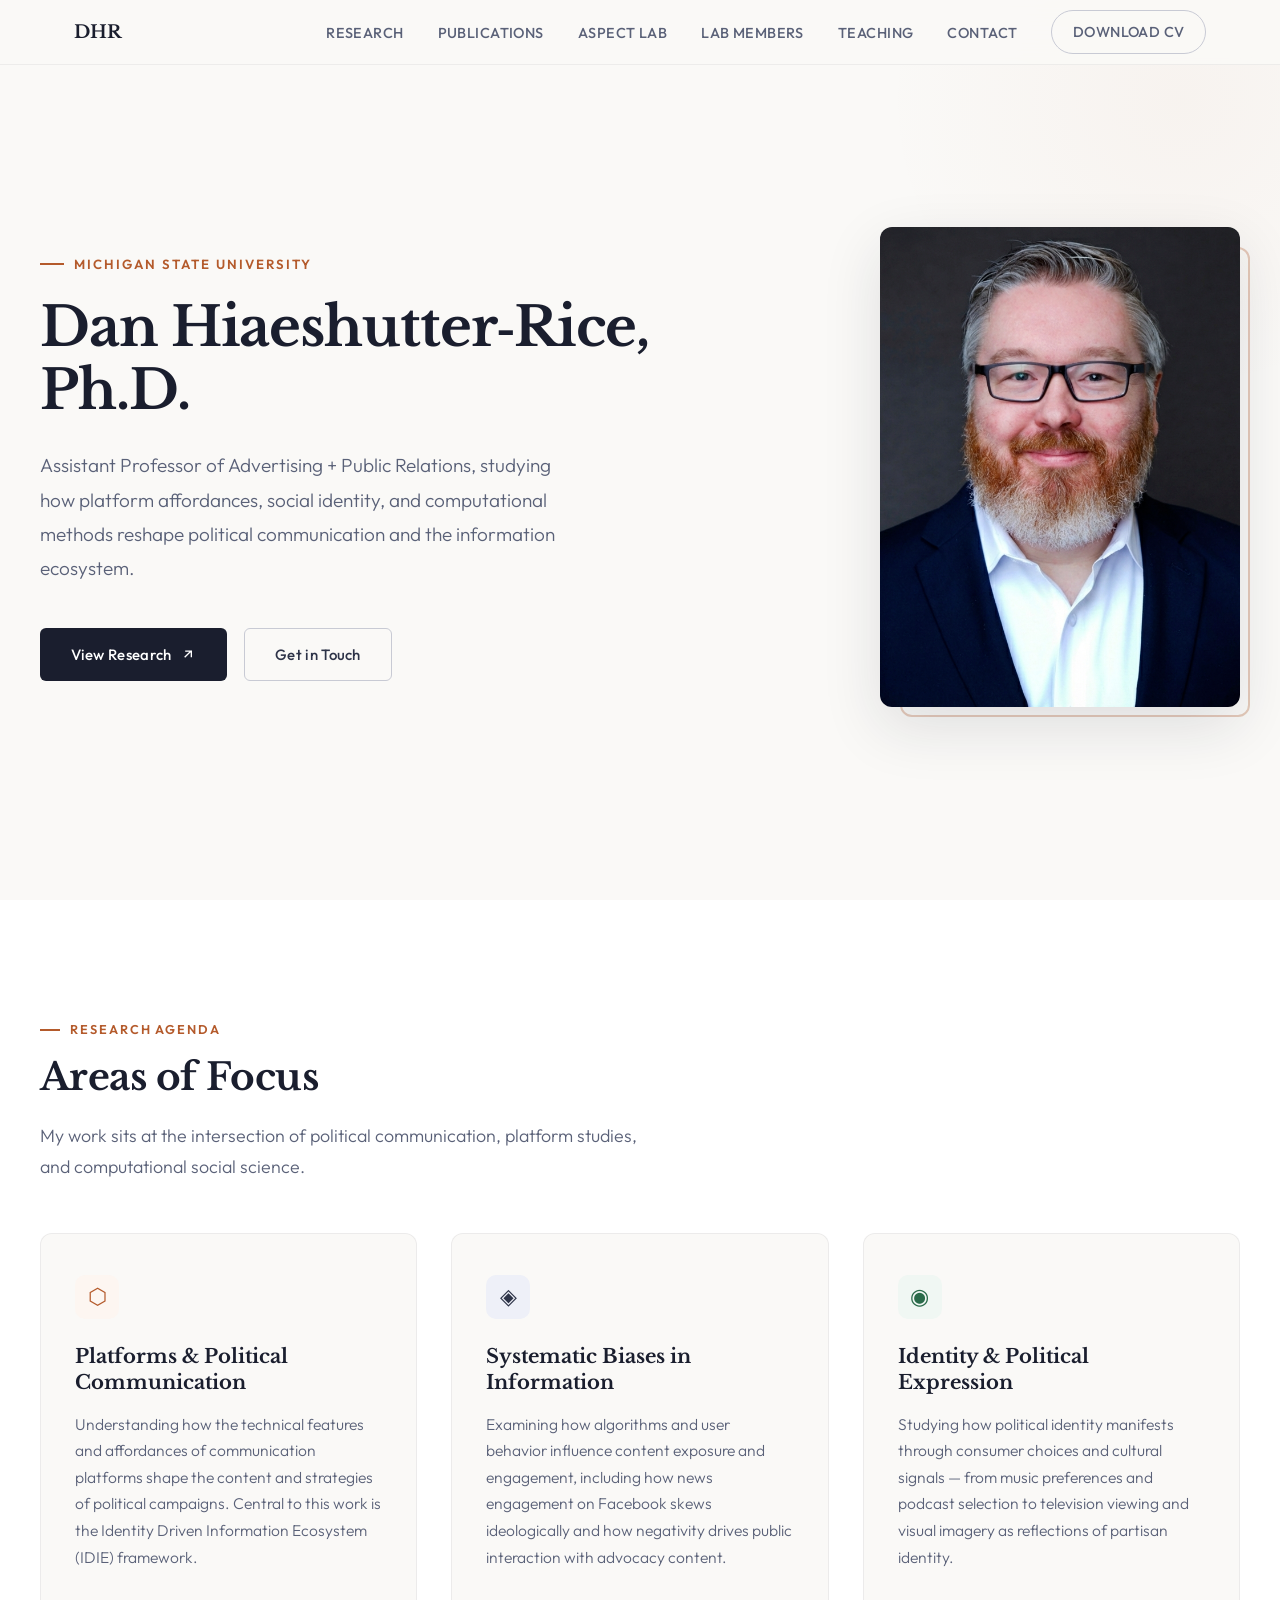
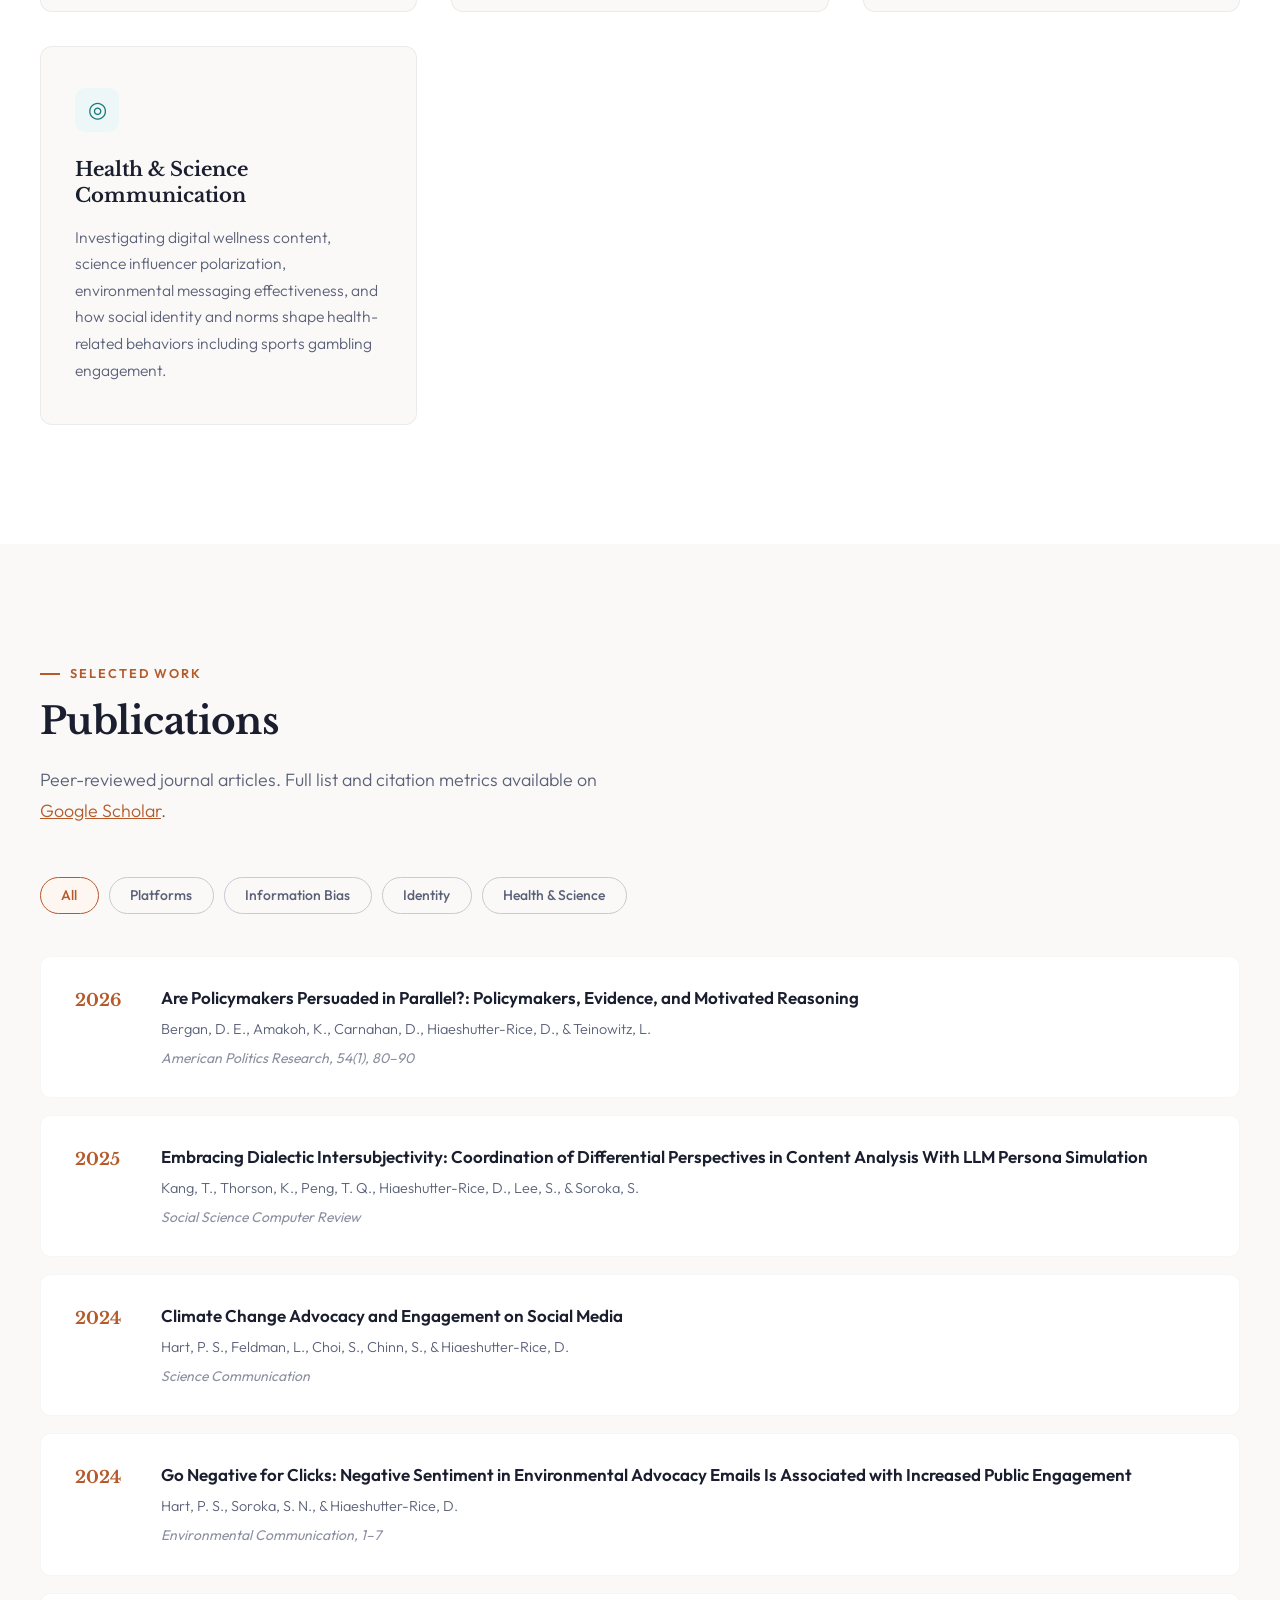
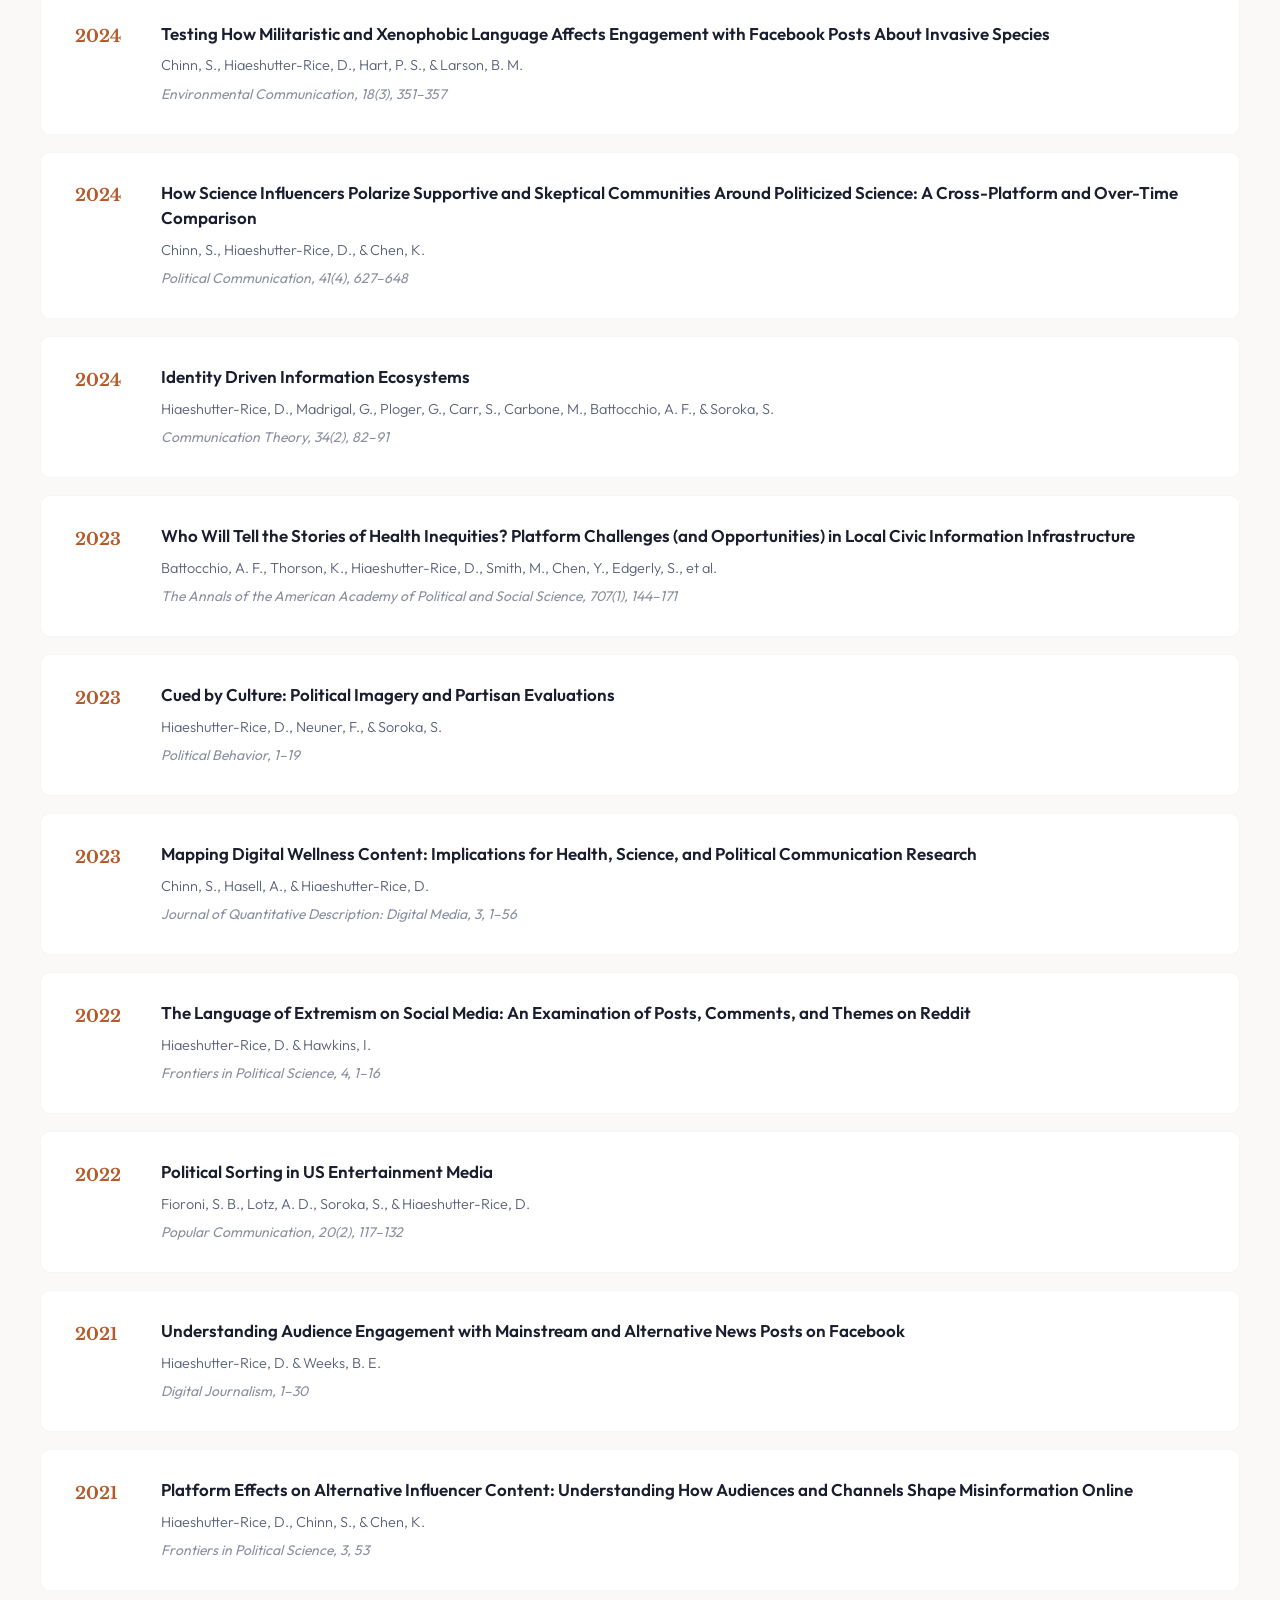
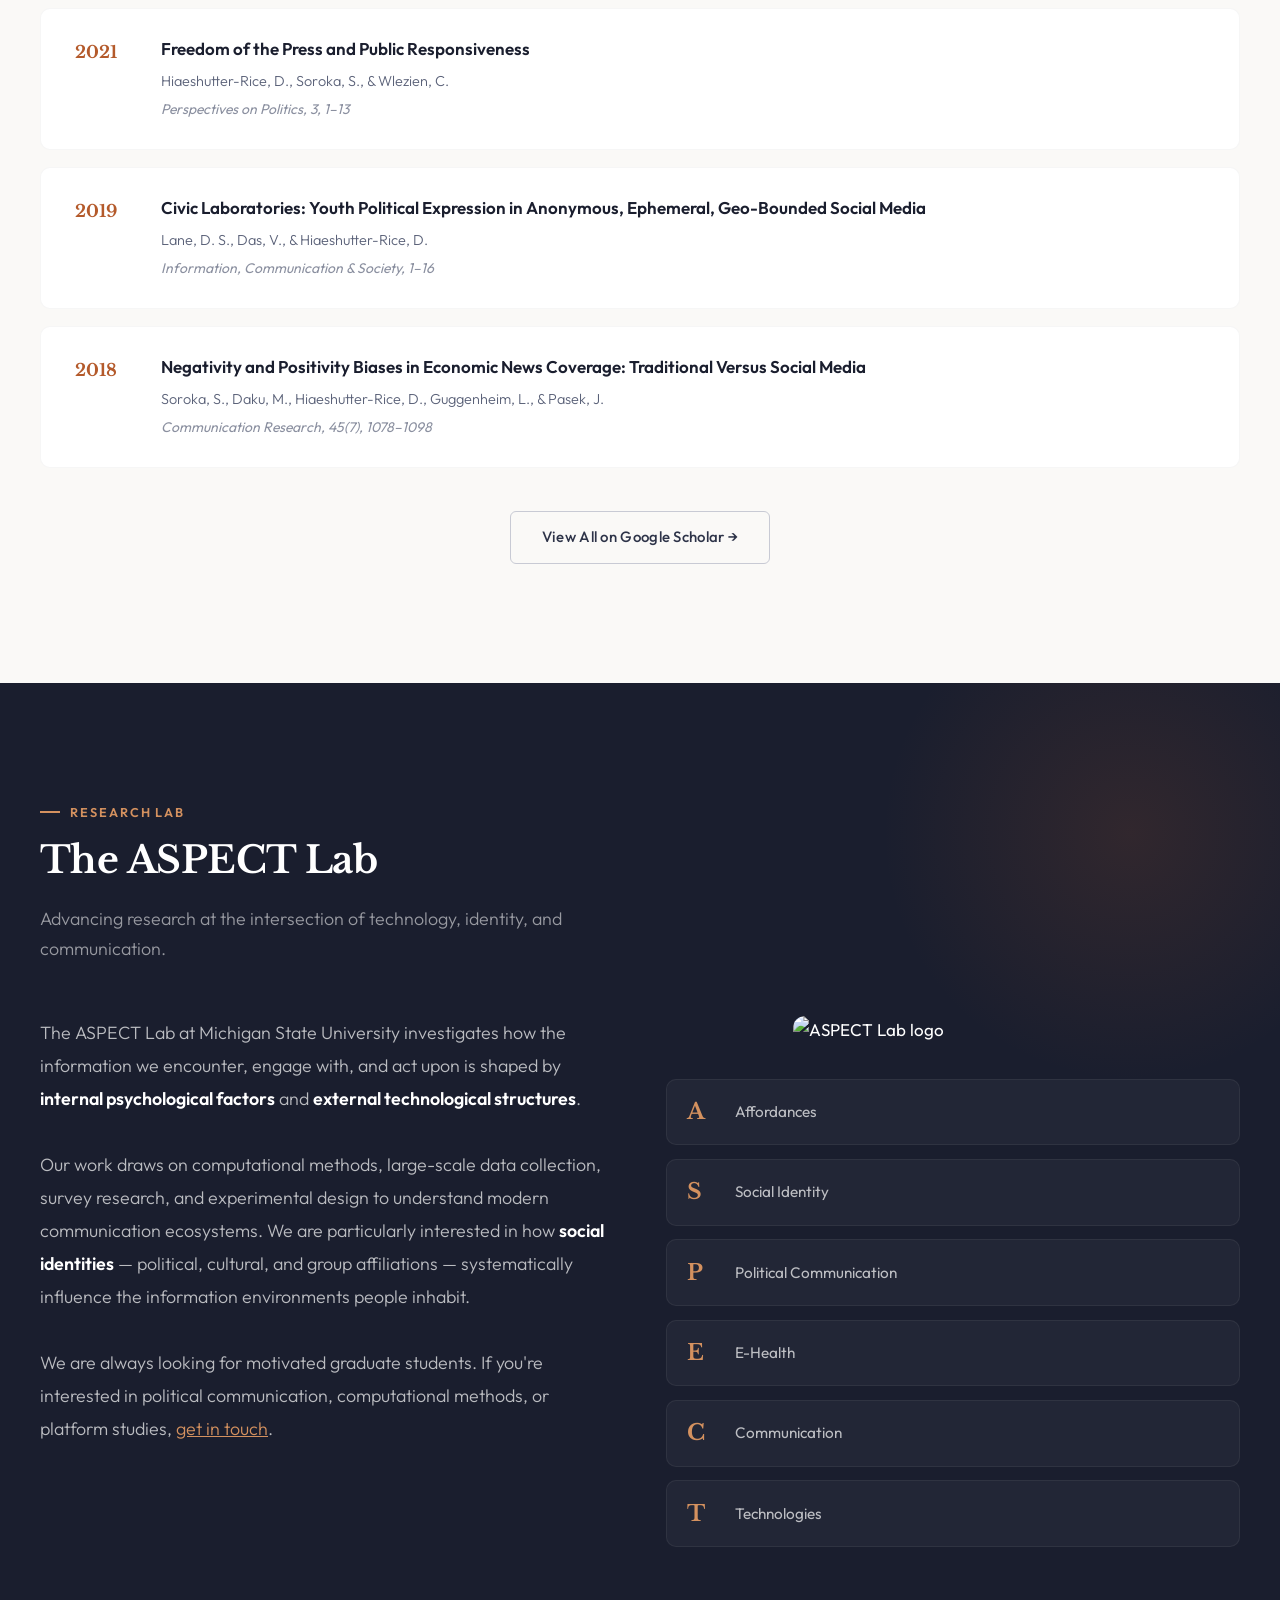
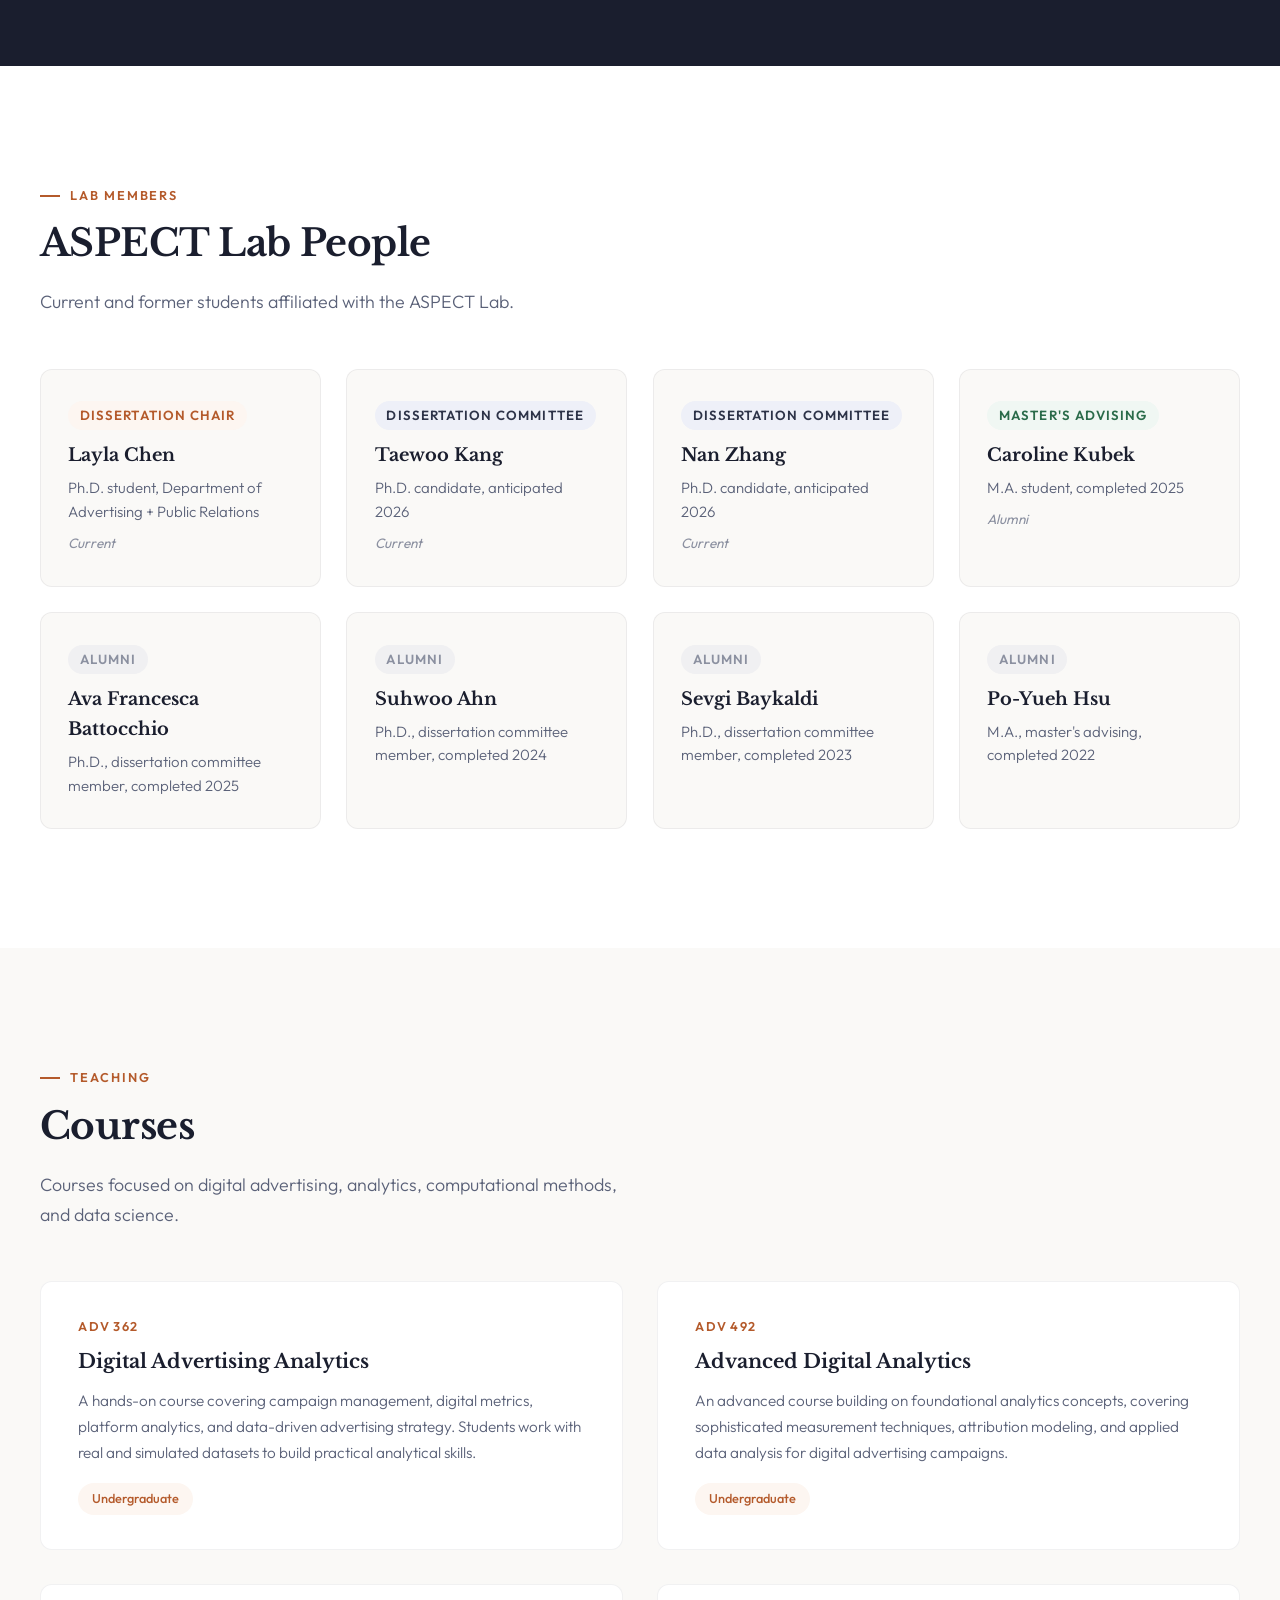
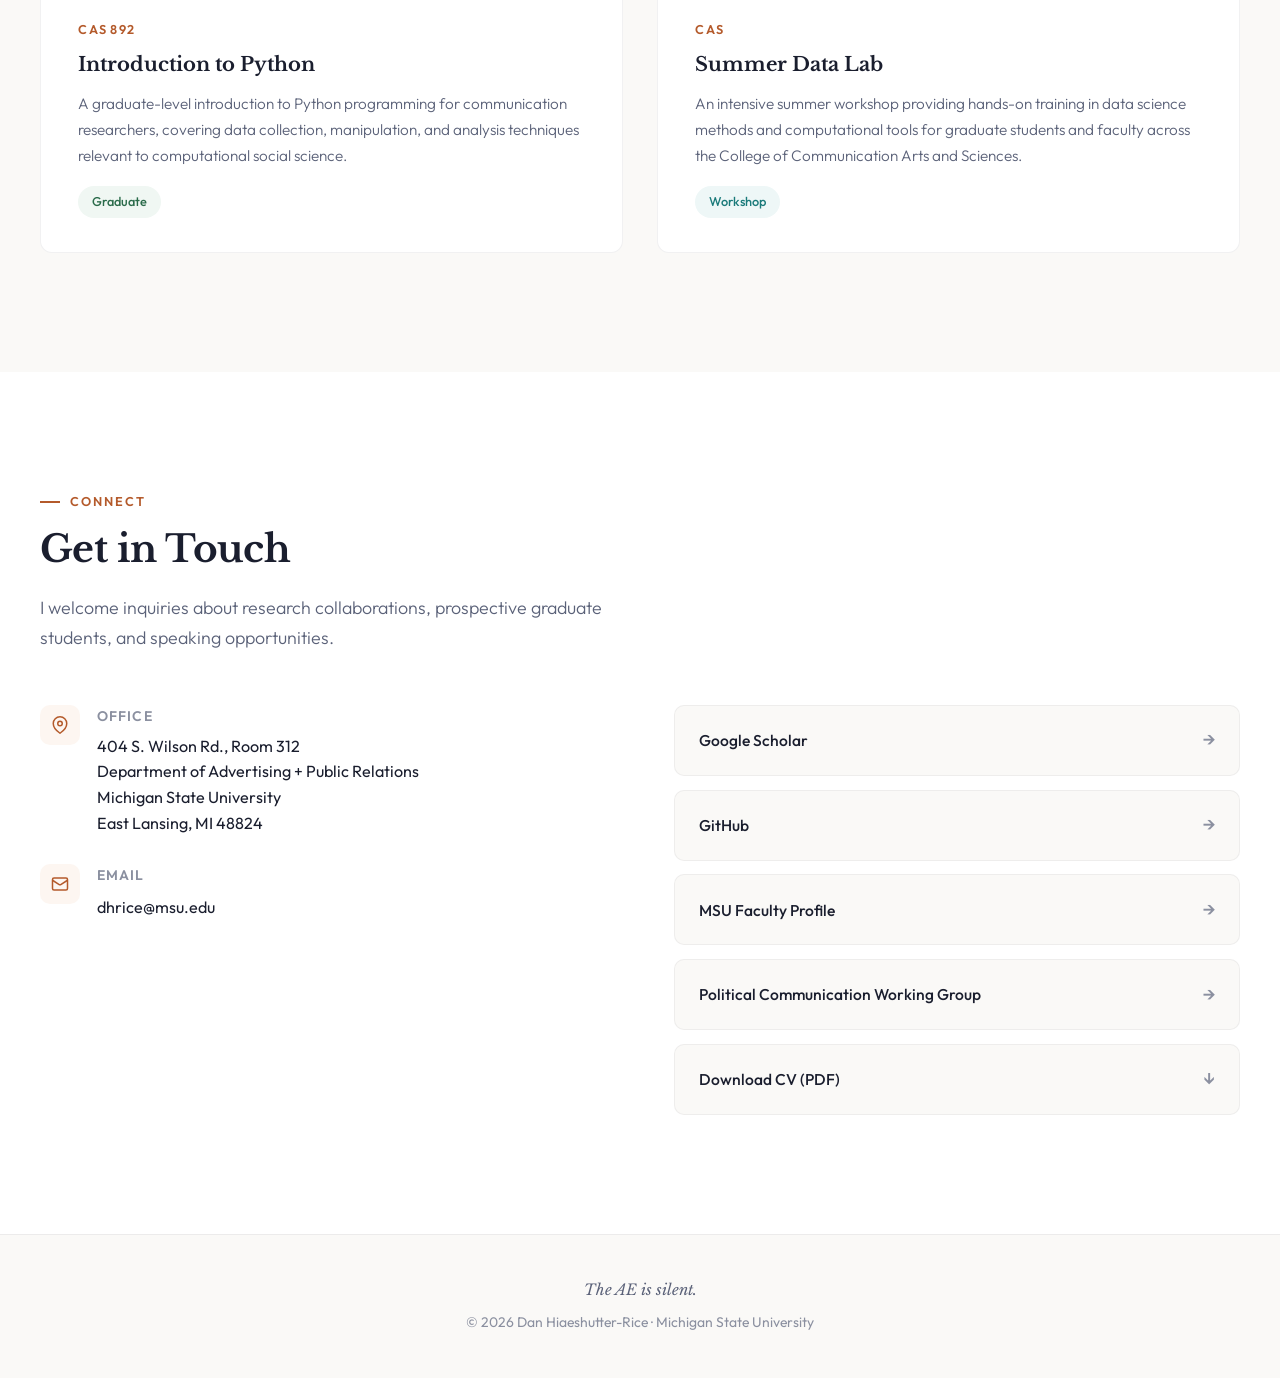
==== commit 9184ea1e: "Add files via upload" ====
--- a/index.html
+++ b/index.html
@@ -20,15 +20,14 @@
     --accent-bg: #fdf6f1;
     --green: #2a6b4a;
     --green-bg: #f0f7f3;
+    --teal: #1a7a7a;
+    --teal-bg: #eef7f7;
     --section-gap: 7rem;
   }
 
   * { margin: 0; padding: 0; box-sizing: border-box; }
 
-  html {
-    scroll-behavior: smooth;
-    font-size: 17px;
-  }
+  html { scroll-behavior: smooth; font-size: 17px; }
 
   body {
     font-family: 'Outfit', sans-serif;
@@ -40,797 +39,295 @@
 
   /* ─── NAVIGATION ─── */
   nav {
-    position: fixed;
-    top: 0;
-    left: 0;
-    right: 0;
-    z-index: 100;
+    position: fixed; top: 0; left: 0; right: 0; z-index: 100;
     background: rgba(250, 249, 247, 0.92);
     backdrop-filter: blur(16px);
     border-bottom: 1px solid rgba(26, 30, 46, 0.06);
     transition: box-shadow 0.3s ease;
   }
-
-  nav.scrolled {
-    box-shadow: 0 2px 24px rgba(26, 30, 46, 0.08);
-  }
+  nav.scrolled { box-shadow: 0 2px 24px rgba(26, 30, 46, 0.08); }
 
   .nav-inner {
-    max-width: 1200px;
-    margin: 0 auto;
-    padding: 0 2rem;
-    display: flex;
-    align-items: center;
-    justify-content: space-between;
-    height: 64px;
-  }
-
+    max-width: 1200px; margin: 0 auto; padding: 0 2rem;
+    display: flex; align-items: center; justify-content: space-between; height: 64px;
+  }
   .nav-name {
-    font-family: 'Libre Baskerville', serif;
-    font-size: 1.05rem;
-    font-weight: 700;
-    color: var(--ink);
-    text-decoration: none;
-    letter-spacing: -0.01em;
-  }
-
-  .nav-links {
-    display: flex;
-    gap: 2rem;
-    list-style: none;
-    align-items: center;
-  }
-
+    font-family: 'Libre Baskerville', serif; font-size: 1.05rem; font-weight: 700;
+    color: var(--ink); text-decoration: none; letter-spacing: -0.01em;
+  }
+  .nav-links { display: flex; gap: 2rem; list-style: none; align-items: center; }
   .nav-links a {
-    text-decoration: none;
-    color: var(--mid);
-    font-size: 0.85rem;
-    font-weight: 500;
-    letter-spacing: 0.03em;
-    text-transform: uppercase;
-    transition: color 0.25s;
-    position: relative;
-  }
-
+    text-decoration: none; color: var(--mid); font-size: 0.85rem; font-weight: 500;
+    letter-spacing: 0.03em; text-transform: uppercase; transition: color 0.25s; position: relative;
+  }
   .nav-links a::after {
-    content: '';
-    position: absolute;
-    bottom: -4px;
-    left: 0;
-    width: 0;
-    height: 2px;
-    background: var(--accent);
-    transition: width 0.3s ease;
-  }
-
+    content: ''; position: absolute; bottom: -4px; left: 0; width: 0; height: 2px;
+    background: var(--accent); transition: width 0.3s ease;
+  }
   .nav-links a:hover { color: var(--ink); }
   .nav-links a:hover::after { width: 100%; }
 
-  /* ─── HERO SECTION ─── */
+  /* ─── HERO ─── */
   .hero {
-    min-height: 100vh;
-    display: flex;
-    align-items: center;
-    padding: 6rem 2rem 4rem;
-    position: relative;
-    overflow: hidden;
-  }
-
+    min-height: 100vh; display: flex; align-items: center;
+    padding: 6rem 2rem 4rem; position: relative; overflow: hidden;
+  }
   .hero::before {
-    content: '';
-    position: absolute;
-    top: -200px;
-    right: -200px;
-    width: 600px;
-    height: 600px;
+    content: ''; position: absolute; top: -200px; right: -200px; width: 600px; height: 600px;
     background: radial-gradient(circle, rgba(180, 90, 43, 0.04) 0%, transparent 70%);
     pointer-events: none;
   }
-
   .hero-inner {
-    max-width: 1200px;
-    margin: 0 auto;
-    width: 100%;
-    display: grid;
-    grid-template-columns: 1fr 380px;
-    gap: 5rem;
-    align-items: center;
-  }
-
-  .hero-text {
-    animation: fadeUp 0.8s ease-out;
-  }
-
+    max-width: 1200px; margin: 0 auto; width: 100%;
+    display: grid; grid-template-columns: 1fr 360px; gap: 5rem; align-items: center;
+  }
+  .hero-text { animation: fadeUp 0.8s ease-out; }
   .hero-label {
-    font-size: 0.78rem;
-    font-weight: 600;
-    letter-spacing: 0.15em;
-    text-transform: uppercase;
-    color: var(--accent);
-    margin-bottom: 1.2rem;
-    display: flex;
-    align-items: center;
-    gap: 0.6rem;
-  }
-
-  .hero-label::before {
-    content: '';
-    width: 24px;
-    height: 2px;
-    background: var(--accent);
-  }
-
+    font-size: 0.78rem; font-weight: 600; letter-spacing: 0.15em; text-transform: uppercase;
+    color: var(--accent); margin-bottom: 1.2rem; display: flex; align-items: center; gap: 0.6rem;
+  }
+  .hero-label::before { content: ''; width: 24px; height: 2px; background: var(--accent); }
   .hero h1 {
-    font-family: 'Libre Baskerville', serif;
-    font-size: 3.2rem;
-    font-weight: 700;
-    line-height: 1.15;
-    color: var(--ink);
-    margin-bottom: 1.6rem;
-    letter-spacing: -0.02em;
-  }
-
+    font-family: 'Libre Baskerville', serif; font-size: 3.2rem; font-weight: 700;
+    line-height: 1.15; color: var(--ink); margin-bottom: 1.6rem; letter-spacing: -0.02em;
+  }
   .hero-desc {
-    font-size: 1.12rem;
-    line-height: 1.8;
-    color: var(--mid);
-    max-width: 540px;
-    margin-bottom: 2.5rem;
-    font-weight: 300;
-  }
-
-  .hero-links {
-    display: flex;
-    gap: 1rem;
-    flex-wrap: wrap;
-  }
+    font-size: 1.12rem; line-height: 1.8; color: var(--mid); max-width: 540px;
+    margin-bottom: 2.5rem; font-weight: 300;
+  }
+  .hero-links { display: flex; gap: 1rem; flex-wrap: wrap; }
 
   .btn {
-    display: inline-flex;
-    align-items: center;
-    gap: 0.5rem;
-    padding: 0.75rem 1.8rem;
-    border-radius: 6px;
-    font-size: 0.88rem;
-    font-weight: 500;
-    text-decoration: none;
-    transition: all 0.3s ease;
-    letter-spacing: 0.02em;
-  }
-
-  .btn-primary {
-    background: var(--ink);
-    color: var(--white);
-  }
-
-  .btn-primary:hover {
-    background: var(--slate);
-    transform: translateY(-2px);
-    box-shadow: 0 6px 20px rgba(26, 30, 46, 0.2);
-  }
-
-  .btn-outline {
-    border: 1.5px solid var(--light);
-    color: var(--slate);
-    background: transparent;
-  }
-
-  .btn-outline:hover {
-    border-color: var(--accent);
-    color: var(--accent);
-    transform: translateY(-2px);
-  }
-
-  .hero-photo {
-    position: relative;
-    animation: fadeUp 0.8s ease-out 0.2s both;
-  }
-
+    display: inline-flex; align-items: center; gap: 0.5rem; padding: 0.75rem 1.8rem;
+    border-radius: 6px; font-size: 0.88rem; font-weight: 500; text-decoration: none; transition: all 0.3s ease; letter-spacing: 0.02em;
+  }
+  .btn-primary { background: var(--ink); color: var(--white); }
+  .btn-primary:hover { background: var(--slate); transform: translateY(-2px); box-shadow: 0 6px 20px rgba(26, 30, 46, 0.2); }
+  .btn-outline { border: 1.5px solid var(--light); color: var(--slate); background: transparent; }
+  .btn-outline:hover { border-color: var(--accent); color: var(--accent); transform: translateY(-2px); }
+
+  .hero-photo { position: relative; animation: fadeUp 0.8s ease-out 0.2s both; }
   .photo-frame {
-    width: 100%;
-    aspect-ratio: 3/4;
-    background: linear-gradient(145deg, var(--offwhite), #e8e6e1);
-    border-radius: 12px;
-    overflow: hidden;
-    position: relative;
-    box-shadow: 0 20px 60px rgba(26, 30, 46, 0.1);
-  }
-
-  .photo-placeholder {
-    width: 100%;
-    height: 100%;
-    display: flex;
-    flex-direction: column;
-    align-items: center;
-    justify-content: center;
-    color: var(--muted);
-    font-size: 0.85rem;
-    gap: 0.5rem;
-  }
-
-  .photo-placeholder svg {
-    width: 48px;
-    height: 48px;
-    opacity: 0.4;
-  }
-
+    width: 100%; aspect-ratio: 3/4; border-radius: 12px; overflow: hidden; position: relative;
+    box-shadow: 0 20px 60px rgba(26, 30, 46, 0.12);
+  }
+  .photo-frame img { width: 100%; height: 100%; object-fit: cover; object-position: center top; }
   .hero-photo::after {
-    content: '';
-    position: absolute;
-    top: 20px;
-    left: 20px;
-    right: -10px;
-    bottom: -10px;
-    border: 2px solid var(--accent);
-    border-radius: 12px;
-    z-index: -1;
-    opacity: 0.3;
+    content: ''; position: absolute; top: 20px; left: 20px; right: -10px; bottom: -10px;
+    border: 2px solid var(--accent); border-radius: 12px; z-index: -1; opacity: 0.3;
   }
 
   /* ─── SECTION COMMONS ─── */
-  section {
-    padding: var(--section-gap) 2rem;
-  }
-
-  .container {
-    max-width: 1200px;
-    margin: 0 auto;
-  }
-
+  section { padding: var(--section-gap) 2rem; }
+  .container { max-width: 1200px; margin: 0 auto; }
   .section-label {
-    font-size: 0.75rem;
-    font-weight: 600;
-    letter-spacing: 0.15em;
-    text-transform: uppercase;
-    color: var(--accent);
-    margin-bottom: 0.8rem;
-    display: flex;
-    align-items: center;
-    gap: 0.6rem;
-  }
-
-  .section-label::before {
-    content: '';
-    width: 20px;
-    height: 2px;
-    background: var(--accent);
-  }
-
+    font-size: 0.75rem; font-weight: 600; letter-spacing: 0.15em; text-transform: uppercase;
+    color: var(--accent); margin-bottom: 0.8rem; display: flex; align-items: center; gap: 0.6rem;
+  }
+  .section-label::before { content: ''; width: 20px; height: 2px; background: var(--accent); }
   .section-title {
-    font-family: 'Libre Baskerville', serif;
-    font-size: 2.2rem;
-    font-weight: 700;
-    line-height: 1.25;
-    margin-bottom: 1.2rem;
-    letter-spacing: -0.015em;
-  }
-
+    font-family: 'Libre Baskerville', serif; font-size: 2.2rem; font-weight: 700;
+    line-height: 1.25; margin-bottom: 1.2rem; letter-spacing: -0.015em;
+  }
   .section-subtitle {
-    color: var(--mid);
-    font-size: 1.05rem;
-    max-width: 600px;
-    font-weight: 300;
-    line-height: 1.7;
-    margin-bottom: 3rem;
+    color: var(--mid); font-size: 1.05rem; max-width: 600px; font-weight: 300;
+    line-height: 1.7; margin-bottom: 3rem;
   }
 
   /* ─── RESEARCH AREAS ─── */
-  #research {
-    background: var(--white);
-  }
-
-  .research-grid {
-    display: grid;
-    grid-template-columns: repeat(3, 1fr);
-    gap: 2rem;
-    margin-top: 1rem;
-  }
-
+  #research { background: var(--white); }
+  .research-grid { display: grid; grid-template-columns: repeat(3, 1fr); gap: 2rem; margin-top: 1rem; }
   .research-card {
-    padding: 2.4rem 2rem;
-    border: 1px solid rgba(26, 30, 46, 0.06);
-    border-radius: 12px;
-    background: var(--paper);
-    transition: all 0.4s ease;
-    position: relative;
-    overflow: hidden;
-  }
-
+    padding: 2.4rem 2rem; border: 1px solid rgba(26, 30, 46, 0.06); border-radius: 12px;
+    background: var(--paper); transition: all 0.4s ease; position: relative; overflow: hidden;
+  }
   .research-card::before {
-    content: '';
-    position: absolute;
-    top: 0;
-    left: 0;
-    width: 100%;
-    height: 3px;
-    background: var(--accent);
-    transform: scaleX(0);
-    transform-origin: left;
-    transition: transform 0.4s ease;
-  }
-
+    content: ''; position: absolute; top: 0; left: 0; width: 100%; height: 3px;
+    background: var(--accent); transform: scaleX(0); transform-origin: left; transition: transform 0.4s ease;
+  }
   .research-card:hover::before { transform: scaleX(1); }
-
-  .research-card:hover {
-    box-shadow: 0 12px 40px rgba(26, 30, 46, 0.06);
-    transform: translateY(-4px);
-  }
-
+  .research-card:hover { box-shadow: 0 12px 40px rgba(26, 30, 46, 0.06); transform: translateY(-4px); }
   .research-icon {
-    width: 44px;
-    height: 44px;
-    border-radius: 10px;
-    display: flex;
-    align-items: center;
-    justify-content: center;
-    margin-bottom: 1.4rem;
-    font-size: 1.3rem;
-  }
-
+    width: 44px; height: 44px; border-radius: 10px; display: flex;
+    align-items: center; justify-content: center; margin-bottom: 1.4rem; font-size: 1.3rem;
+  }
   .research-card:nth-child(1) .research-icon { background: var(--accent-bg); color: var(--accent); }
   .research-card:nth-child(2) .research-icon { background: #eef0f8; color: var(--slate); }
   .research-card:nth-child(3) .research-icon { background: var(--green-bg); color: var(--green); }
-
-  .research-card h3 {
-    font-family: 'Libre Baskerville', serif;
-    font-size: 1.15rem;
-    margin-bottom: 0.9rem;
-    line-height: 1.35;
-  }
-
-  .research-card p {
-    color: var(--mid);
-    font-size: 0.92rem;
-    line-height: 1.7;
-    font-weight: 300;
-  }
+  .research-card:nth-child(4) .research-icon { background: var(--teal-bg); color: var(--teal); }
+  .research-card h3 { font-family: 'Libre Baskerville', serif; font-size: 1.15rem; margin-bottom: 0.9rem; line-height: 1.35; }
+  .research-card p { color: var(--mid); font-size: 0.92rem; line-height: 1.7; font-weight: 300; }
 
   /* ─── PUBLICATIONS ─── */
-  #publications {
-    background: var(--paper);
-  }
-
-  .pub-filters {
-    display: flex;
-    gap: 0.6rem;
-    margin-bottom: 2.5rem;
-    flex-wrap: wrap;
-  }
-
+  #publications { background: var(--paper); }
+  .pub-filters { display: flex; gap: 0.6rem; margin-bottom: 2.5rem; flex-wrap: wrap; }
   .pub-filter {
-    padding: 0.5rem 1.2rem;
-    border: 1.5px solid var(--light);
-    border-radius: 100px;
-    font-size: 0.82rem;
-    font-weight: 500;
-    color: var(--mid);
-    cursor: pointer;
-    transition: all 0.25s;
-    background: transparent;
-    font-family: 'Outfit', sans-serif;
-  }
-
-  .pub-filter:hover, .pub-filter.active {
-    border-color: var(--accent);
-    color: var(--accent);
-    background: var(--accent-bg);
-  }
-
-  .pub-list {
-    display: flex;
-    flex-direction: column;
-    gap: 1rem;
-  }
-
+    padding: 0.5rem 1.2rem; border: 1.5px solid var(--light); border-radius: 100px;
+    font-size: 0.82rem; font-weight: 500; color: var(--mid); cursor: pointer;
+    transition: all 0.25s; background: transparent; font-family: 'Outfit', sans-serif;
+  }
+  .pub-filter:hover, .pub-filter.active { border-color: var(--accent); color: var(--accent); background: var(--accent-bg); }
+
+  .pub-list { display: flex; flex-direction: column; gap: 1rem; }
   .pub-item {
-    display: grid;
-    grid-template-columns: 60px 1fr auto;
-    gap: 1.5rem;
-    align-items: start;
-    padding: 1.6rem 2rem;
-    background: var(--white);
-    border-radius: 10px;
-    border: 1px solid rgba(26, 30, 46, 0.04);
-    transition: all 0.3s ease;
-  }
-
-  .pub-item:hover {
-    box-shadow: 0 4px 20px rgba(26, 30, 46, 0.05);
-    transform: translateX(4px);
-  }
-
+    display: grid; grid-template-columns: 60px 1fr; gap: 1.5rem; align-items: start;
+    padding: 1.6rem 2rem; background: var(--white); border-radius: 10px;
+    border: 1px solid rgba(26, 30, 46, 0.04); transition: all 0.3s ease;
+  }
+  .pub-item:hover { box-shadow: 0 4px 20px rgba(26, 30, 46, 0.05); transform: translateX(4px); }
   .pub-year {
-    font-family: 'Libre Baskerville', serif;
-    font-size: 1rem;
-    color: var(--accent);
-    font-weight: 700;
-    padding-top: 0.15rem;
-  }
-
-  .pub-info h4 {
-    font-size: 1rem;
-    font-weight: 600;
-    line-height: 1.5;
-    margin-bottom: 0.4rem;
-    color: var(--ink);
-  }
-
-  .pub-info .authors {
-    font-size: 0.85rem;
-    color: var(--mid);
-    margin-bottom: 0.3rem;
-    font-weight: 300;
-  }
-
-  .pub-info .venue {
-    font-size: 0.82rem;
-    color: var(--muted);
-    font-style: italic;
-  }
-
-  .pub-link {
-    padding: 0.4rem 1rem;
-    border: 1.5px solid var(--light);
-    border-radius: 6px;
-    font-size: 0.78rem;
-    font-weight: 500;
-    color: var(--mid);
-    text-decoration: none;
-    transition: all 0.25s;
-    white-space: nowrap;
-    align-self: center;
-  }
-
-  .pub-link:hover {
-    border-color: var(--accent);
-    color: var(--accent);
-  }
+    font-family: 'Libre Baskerville', serif; font-size: 1rem; color: var(--accent);
+    font-weight: 700; padding-top: 0.15rem;
+  }
+  .pub-info h4 { font-size: 1rem; font-weight: 600; line-height: 1.5; margin-bottom: 0.4rem; color: var(--ink); }
+  .pub-info .authors { font-size: 0.85rem; color: var(--mid); margin-bottom: 0.3rem; font-weight: 300; }
+  .pub-info .venue { font-size: 0.82rem; color: var(--muted); font-style: italic; }
 
   /* ─── ASPECT LAB ─── */
-  #lab {
-    background: var(--ink);
-    color: var(--white);
-    position: relative;
-    overflow: hidden;
-  }
-
+  #lab { background: var(--ink); color: var(--white); position: relative; overflow: hidden; }
   #lab::before {
-    content: '';
-    position: absolute;
-    top: -100px;
-    right: -100px;
-    width: 500px;
-    height: 500px;
-    background: radial-gradient(circle, rgba(180, 90, 43, 0.15) 0%, transparent 70%);
-    pointer-events: none;
-  }
-
+    content: ''; position: absolute; top: -100px; right: -100px; width: 500px; height: 500px;
+    background: radial-gradient(circle, rgba(180, 90, 43, 0.15) 0%, transparent 70%); pointer-events: none;
+  }
   #lab .section-label { color: var(--accent-light); }
   #lab .section-label::before { background: var(--accent-light); }
   #lab .section-title { color: var(--white); }
   #lab .section-subtitle { color: rgba(255,255,255,0.55); }
 
-  .lab-content {
-    display: grid;
-    grid-template-columns: 1fr 1fr;
-    gap: 3rem;
-    align-items: start;
-  }
-
-  .lab-desc {
-    font-size: 1.05rem;
-    line-height: 1.85;
-    color: rgba(255,255,255,0.7);
-    font-weight: 300;
-  }
-
-  .lab-desc strong {
-    color: var(--white);
-    font-weight: 600;
-  }
-
-  .lab-acronym {
-    display: flex;
-    flex-direction: column;
-    gap: 1.2rem;
-  }
-
+  .lab-content { display: grid; grid-template-columns: 1fr 1fr; gap: 3rem; align-items: start; }
+  .lab-desc { font-size: 1.05rem; line-height: 1.85; color: rgba(255,255,255,0.7); font-weight: 300; }
+  .lab-desc strong { color: var(--white); font-weight: 600; }
+  .lab-desc a { color: var(--accent-light); text-decoration: underline; }
+
+  .lab-right { display: flex; flex-direction: column; gap: 2rem; }
+  .lab-logo { width: 100%; max-width: 320px; margin: 0 auto; }
+  .lab-logo img { width: 100%; height: auto; border-radius: 12px; }
+
+  .lab-acronym { display: flex; flex-direction: column; gap: 0.8rem; }
   .acronym-item {
-    display: flex;
-    align-items: center;
-    gap: 1.2rem;
-    padding: 1rem 1.4rem;
-    background: rgba(255,255,255,0.04);
-    border-radius: 10px;
-    border: 1px solid rgba(255,255,255,0.06);
-    transition: all 0.3s;
-  }
-
-  .acronym-item:hover {
-    background: rgba(255,255,255,0.08);
-    transform: translateX(6px);
-  }
-
+    display: flex; align-items: center; gap: 1.2rem; padding: 0.8rem 1.2rem;
+    background: rgba(255,255,255,0.04); border-radius: 10px;
+    border: 1px solid rgba(255,255,255,0.06); transition: all 0.3s;
+  }
+  .acronym-item:hover { background: rgba(255,255,255,0.08); transform: translateX(6px); }
   .acronym-letter {
-    font-family: 'Libre Baskerville', serif;
-    font-size: 1.5rem;
-    font-weight: 700;
-    color: var(--accent-light);
-    width: 36px;
-    flex-shrink: 0;
-  }
-
-  .acronym-word {
-    font-size: 0.95rem;
-    color: rgba(255,255,255,0.7);
-    font-weight: 400;
-  }
+    font-family: 'Libre Baskerville', serif; font-size: 1.3rem; font-weight: 700;
+    color: var(--accent-light); width: 28px; flex-shrink: 0;
+  }
+  .acronym-word { font-size: 0.9rem; color: rgba(255,255,255,0.7); font-weight: 400; }
+
+  /* ─── LAB MEMBERS ─── */
+  #members { background: var(--white); }
+  .members-grid { display: grid; grid-template-columns: repeat(auto-fill, minmax(280px, 1fr)); gap: 1.5rem; }
+  .member-card {
+    padding: 1.8rem 1.6rem; border: 1px solid rgba(26, 30, 46, 0.06); border-radius: 12px;
+    background: var(--paper); transition: all 0.3s ease;
+  }
+  .member-card:hover { box-shadow: 0 8px 24px rgba(26, 30, 46, 0.06); transform: translateY(-3px); }
+  .member-name { font-family: 'Libre Baskerville', serif; font-size: 1.05rem; font-weight: 700; margin-bottom: 0.3rem; }
+  .member-role {
+    font-size: 0.78rem; font-weight: 600; letter-spacing: 0.08em; text-transform: uppercase;
+    margin-bottom: 0.6rem; display: inline-block; padding: 0.2rem 0.7rem; border-radius: 100px;
+  }
+  .member-role.chair { background: var(--accent-bg); color: var(--accent); }
+  .member-role.committee { background: #eef0f8; color: var(--slate); }
+  .member-role.masters { background: var(--green-bg); color: var(--green); }
+  .member-role.alumni { background: #f0f0f2; color: var(--muted); }
+  .member-desc { font-size: 0.88rem; color: var(--mid); font-weight: 300; line-height: 1.6; }
+  .member-status { font-size: 0.8rem; color: var(--muted); margin-top: 0.5rem; font-style: italic; }
 
   /* ─── TEACHING ─── */
-  #teaching {
-    background: var(--white);
-  }
-
-  .teaching-grid {
-    display: grid;
-    grid-template-columns: 1fr 1fr;
-    gap: 2rem;
-  }
-
+  #teaching { background: var(--paper); }
+  .teaching-grid { display: grid; grid-template-columns: 1fr 1fr; gap: 2rem; }
   .course-card {
-    padding: 2rem 2.2rem;
-    border: 1px solid rgba(26, 30, 46, 0.06);
-    border-radius: 12px;
-    background: var(--paper);
-    transition: all 0.3s;
-    position: relative;
-  }
-
-  .course-card:hover {
-    box-shadow: 0 8px 30px rgba(26, 30, 46, 0.06);
-  }
-
+    padding: 2rem 2.2rem; border: 1px solid rgba(26, 30, 46, 0.06); border-radius: 12px;
+    background: var(--white); transition: all 0.3s;
+  }
+  .course-card:hover { box-shadow: 0 8px 30px rgba(26, 30, 46, 0.06); }
   .course-code {
-    font-size: 0.75rem;
-    font-weight: 600;
-    letter-spacing: 0.1em;
-    text-transform: uppercase;
-    color: var(--accent);
-    margin-bottom: 0.6rem;
-  }
-
-  .course-card h3 {
-    font-family: 'Libre Baskerville', serif;
-    font-size: 1.15rem;
-    margin-bottom: 0.8rem;
-    line-height: 1.35;
-  }
-
-  .course-card p {
-    color: var(--mid);
-    font-size: 0.9rem;
-    line-height: 1.7;
-    font-weight: 300;
-  }
-
+    font-size: 0.75rem; font-weight: 600; letter-spacing: 0.1em; text-transform: uppercase;
+    color: var(--accent); margin-bottom: 0.6rem;
+  }
+  .course-card h3 { font-family: 'Libre Baskerville', serif; font-size: 1.15rem; margin-bottom: 0.8rem; line-height: 1.35; }
+  .course-card p { color: var(--mid); font-size: 0.9rem; line-height: 1.7; font-weight: 300; }
   .course-tag {
-    display: inline-block;
-    margin-top: 1rem;
-    padding: 0.3rem 0.8rem;
-    background: var(--green-bg);
-    color: var(--green);
-    font-size: 0.75rem;
-    font-weight: 500;
-    border-radius: 100px;
-  }
-
-  /* ─── CONTACT / FOOTER ─── */
-  #contact {
-    background: var(--paper);
-  }
-
-  .contact-grid {
-    display: grid;
-    grid-template-columns: 1fr 1fr;
-    gap: 4rem;
-    align-items: start;
-  }
-
-  .contact-info {
-    display: flex;
-    flex-direction: column;
-    gap: 1.6rem;
-  }
-
-  .contact-item {
-    display: flex;
-    gap: 1rem;
-    align-items: start;
-  }
-
+    display: inline-block; margin-top: 1rem; padding: 0.3rem 0.8rem;
+    font-size: 0.75rem; font-weight: 500; border-radius: 100px;
+  }
+  .course-tag.undergrad { background: var(--accent-bg); color: var(--accent); }
+  .course-tag.grad { background: var(--green-bg); color: var(--green); }
+  .course-tag.workshop { background: var(--teal-bg); color: var(--teal); }
+
+  /* ─── CONTACT ─── */
+  #contact { background: var(--white); }
+  .contact-grid { display: grid; grid-template-columns: 1fr 1fr; gap: 4rem; align-items: start; }
+  .contact-info { display: flex; flex-direction: column; gap: 1.6rem; }
+  .contact-item { display: flex; gap: 1rem; align-items: start; }
   .contact-icon {
-    width: 40px;
-    height: 40px;
-    border-radius: 10px;
-    background: var(--accent-bg);
-    display: flex;
-    align-items: center;
-    justify-content: center;
-    flex-shrink: 0;
-    color: var(--accent);
-  }
-
+    width: 40px; height: 40px; border-radius: 10px; background: var(--accent-bg);
+    display: flex; align-items: center; justify-content: center; flex-shrink: 0; color: var(--accent);
+  }
   .contact-detail h4 {
-    font-size: 0.82rem;
-    font-weight: 600;
-    text-transform: uppercase;
-    letter-spacing: 0.08em;
-    color: var(--muted);
-    margin-bottom: 0.3rem;
-  }
-
-  .contact-detail p,
-  .contact-detail a {
-    font-size: 0.95rem;
-    color: var(--ink);
-    text-decoration: none;
-    line-height: 1.6;
-  }
-
-  .contact-detail a:hover {
-    color: var(--accent);
-  }
-
-  .ext-links {
-    display: flex;
-    flex-direction: column;
-    gap: 0.8rem;
-  }
-
+    font-size: 0.82rem; font-weight: 600; text-transform: uppercase;
+    letter-spacing: 0.08em; color: var(--muted); margin-bottom: 0.3rem;
+  }
+  .contact-detail p, .contact-detail a {
+    font-size: 0.95rem; color: var(--ink); text-decoration: none; line-height: 1.6;
+  }
+  .contact-detail a:hover { color: var(--accent); }
+
+  .ext-links { display: flex; flex-direction: column; gap: 0.8rem; }
   .ext-link {
-    display: flex;
-    align-items: center;
-    justify-content: space-between;
-    padding: 1.1rem 1.4rem;
-    background: var(--white);
-    border: 1px solid rgba(26, 30, 46, 0.05);
-    border-radius: 10px;
-    text-decoration: none;
-    color: var(--ink);
-    font-weight: 500;
-    font-size: 0.92rem;
-    transition: all 0.3s;
-  }
-
-  .ext-link:hover {
-    transform: translateX(6px);
-    box-shadow: 0 4px 16px rgba(26, 30, 46, 0.05);
-    border-color: var(--accent);
-  }
-
-  .ext-link-arrow {
-    color: var(--muted);
-    transition: all 0.3s;
-    font-size: 1.1rem;
-  }
-
-  .ext-link:hover .ext-link-arrow {
-    color: var(--accent);
-    transform: translateX(4px);
-  }
-
+    display: flex; align-items: center; justify-content: space-between;
+    padding: 1.1rem 1.4rem; background: var(--paper); border: 1px solid rgba(26, 30, 46, 0.05);
+    border-radius: 10px; text-decoration: none; color: var(--ink);
+    font-weight: 500; font-size: 0.92rem; transition: all 0.3s;
+  }
+  .ext-link:hover { transform: translateX(6px); box-shadow: 0 4px 16px rgba(26, 30, 46, 0.05); border-color: var(--accent); }
+  .ext-link-arrow { color: var(--muted); transition: all 0.3s; font-size: 1.1rem; }
+  .ext-link:hover .ext-link-arrow { color: var(--accent); transform: translateX(4px); }
+
+  /* ─── FOOTER ─── */
   footer {
-    text-align: center;
-    padding: 2.5rem 2rem;
-    color: var(--muted);
-    font-size: 0.82rem;
+    text-align: center; padding: 2.5rem 2rem; color: var(--muted); font-size: 0.82rem;
     border-top: 1px solid rgba(26, 30, 46, 0.06);
   }
-
-  footer .tagline {
-    font-family: 'Libre Baskerville', serif;
-    font-style: italic;
-    color: var(--mid);
-    font-size: 0.88rem;
-    margin-bottom: 0.5rem;
-  }
+  footer .tagline { font-family: 'Libre Baskerville', serif; font-style: italic; color: var(--mid); font-size: 0.88rem; margin-bottom: 0.5rem; }
 
   /* ─── ANIMATIONS ─── */
-  @keyframes fadeUp {
-    from {
-      opacity: 0;
-      transform: translateY(24px);
-    }
-    to {
-      opacity: 1;
-      transform: translateY(0);
-    }
-  }
-
-  .reveal {
-    opacity: 0;
-    transform: translateY(20px);
-    transition: opacity 0.6s ease, transform 0.6s ease;
-  }
-
-  .reveal.visible {
-    opacity: 1;
-    transform: translateY(0);
-  }
-
-  /* ─── MOBILE MENU ─── */
-  .menu-toggle {
-    display: none;
-    background: none;
-    border: none;
-    cursor: pointer;
-    padding: 0.5rem;
-    color: var(--ink);
-  }
-
-  .menu-toggle svg {
-    width: 24px;
-    height: 24px;
-  }
-
-  /* ─── RESPONSIVE ─── */
+  @keyframes fadeUp { from { opacity: 0; transform: translateY(24px); } to { opacity: 1; transform: translateY(0); } }
+  .reveal { opacity: 0; transform: translateY(20px); transition: opacity 0.6s ease, transform 0.6s ease; }
+  .reveal.visible { opacity: 1; transform: translateY(0); }
+
+  /* ─── MOBILE ─── */
+  .menu-toggle { display: none; background: none; border: none; cursor: pointer; padding: 0.5rem; color: var(--ink); }
+  .menu-toggle svg { width: 24px; height: 24px; }
+
   @media (max-width: 900px) {
     html { font-size: 15px; }
-
-    .hero-inner {
-      grid-template-columns: 1fr;
-      gap: 3rem;
-    }
-
+    .hero-inner { grid-template-columns: 1fr; gap: 3rem; }
     .hero-photo { max-width: 280px; }
     .hero h1 { font-size: 2.4rem; }
-
-    .research-grid,
-    .teaching-grid {
-      grid-template-columns: 1fr;
-    }
-
-    .lab-content {
-      grid-template-columns: 1fr;
-    }
-
-    .contact-grid {
-      grid-template-columns: 1fr;
-      gap: 3rem;
-    }
-
-    .pub-item {
-      grid-template-columns: 1fr;
-      gap: 0.6rem;
-    }
-
+    .research-grid, .teaching-grid { grid-template-columns: 1fr; }
+    .lab-content, .contact-grid { grid-template-columns: 1fr; }
+    .contact-grid { gap: 3rem; }
+    .pub-item { grid-template-columns: 1fr; gap: 0.6rem; }
     .pub-year { font-size: 0.85rem; }
-    .pub-link { justify-self: start; }
-
     .menu-toggle { display: block; }
-
     .nav-links {
-      display: none;
-      position: absolute;
-      top: 64px;
-      left: 0;
-      right: 0;
-      background: var(--paper);
-      flex-direction: column;
-      padding: 1.5rem 2rem;
-      gap: 1.2rem;
-      border-bottom: 1px solid rgba(26, 30, 46, 0.08);
+      display: none; position: absolute; top: 64px; left: 0; right: 0;
+      background: var(--paper); flex-direction: column; padding: 1.5rem 2rem;
+      gap: 1.2rem; border-bottom: 1px solid rgba(26, 30, 46, 0.08);
       box-shadow: 0 12px 30px rgba(26, 30, 46, 0.08);
     }
-
     .nav-links.open { display: flex; }
   }
-
   @media (max-width: 600px) {
     .hero h1 { font-size: 2rem; }
     .section-title { font-size: 1.7rem; }
     section { padding: 4rem 1.2rem; }
     .hero { padding: 5rem 1.2rem 3rem; }
+    .members-grid { grid-template-columns: 1fr; }
   }
 </style>
 </head>
@@ -839,7 +336,7 @@
 <!-- ─── NAVIGATION ─── -->
 <nav id="navbar">
   <div class="nav-inner">
-    <a href="#" class="nav-name">DHR</a>
+    <a href="#home" class="nav-name">DHR</a>
     <button class="menu-toggle" onclick="document.querySelector('.nav-links').classList.toggle('open')" aria-label="Toggle menu">
       <svg viewBox="0 0 24 24" fill="none" stroke="currentColor" stroke-width="2"><path d="M3 12h18M3 6h18M3 18h18"/></svg>
     </button>
@@ -847,9 +344,10 @@
       <li><a href="#research">Research</a></li>
       <li><a href="#publications">Publications</a></li>
       <li><a href="#lab">ASPECT Lab</a></li>
+      <li><a href="#members">Lab Members</a></li>
       <li><a href="#teaching">Teaching</a></li>
       <li><a href="#contact">Contact</a></li>
-      <li><a href="#" class="btn btn-outline" style="padding: 0.5rem 1.2rem; border-radius: 100px;">Download CV</a></li>
+      <li><a href="hiaeshutter-rice_CV.pdf" class="btn btn-outline" style="padding:0.5rem 1.2rem;border-radius:100px;" target="_blank">Download CV</a></li>
     </ul>
   </div>
 </nav>
@@ -873,10 +371,7 @@
     </div>
     <div class="hero-photo">
       <div class="photo-frame">
-        <div class="photo-placeholder">
-          <svg viewBox="0 0 24 24" fill="none" stroke="currentColor" stroke-width="1.5"><circle cx="12" cy="8" r="4"/><path d="M4 20c0-4 3.6-7 8-7s8 3 8 7"/></svg>
-          <span>Professional headshot</span>
-        </div>
+        <img src="headshot.png" alt="Dan Hiaeshutter-Rice headshot">
       </div>
     </div>
   </div>
@@ -893,17 +388,22 @@
       <div class="research-card reveal">
         <div class="research-icon">⬡</div>
         <h3>Platforms &amp; Political Communication</h3>
-        <p>Understanding how the technical features and affordances of communication platforms shape the content and strategies of political campaigns across the digital ecosystem.</p>
+        <p>Understanding how the technical features and affordances of communication platforms shape the content and strategies of political campaigns. Central to this work is the Identity Driven Information Ecosystem (IDIE) framework.</p>
       </div>
       <div class="research-card reveal">
         <div class="research-icon">◈</div>
         <h3>Systematic Biases in Information</h3>
-        <p>Examining how algorithms and user behavior influence content exposure, including how engagement with news content skews ideologically and how visual cues affect political processing.</p>
+        <p>Examining how algorithms and user behavior influence content exposure and engagement, including how news engagement on Facebook skews ideologically and how negativity drives public interaction with advocacy content.</p>
       </div>
       <div class="research-card reveal">
         <div class="research-icon">◉</div>
         <h3>Identity &amp; Political Expression</h3>
-        <p>Studying how political identity manifests through consumer choices, lifestyle cues, and cultural signals — from podcast preferences to food and clothing as reflections of ideology.</p>
+        <p>Studying how political identity manifests through consumer choices and cultural signals — from music preferences and podcast selection to television viewing and visual imagery as reflections of partisan identity.</p>
+      </div>
+      <div class="research-card reveal">
+        <div class="research-icon">◎</div>
+        <h3>Health &amp; Science Communication</h3>
+        <p>Investigating digital wellness content, science influencer polarization, environmental messaging effectiveness, and how social identity and norms shape health-related behaviors including sports gambling engagement.</p>
       </div>
     </div>
   </div>
@@ -914,70 +414,175 @@
   <div class="container">
     <div class="section-label">Selected Work</div>
     <h2 class="section-title">Publications</h2>
-    <p class="section-subtitle">A selection of peer-reviewed articles, book chapters, and conference papers. Full list available on Google Scholar.</p>
+    <p class="section-subtitle">Peer-reviewed journal articles. Full list and citation metrics available on <a href="https://scholar.google.com/citations?user=fPlinyoAAAAJ&hl=en&oi=ao" target="_blank" style="color:var(--accent);text-decoration:underline;">Google Scholar</a>.</p>
 
     <div class="pub-filters">
       <button class="pub-filter active" onclick="filterPubs('all', this)">All</button>
       <button class="pub-filter" onclick="filterPubs('platforms', this)">Platforms</button>
       <button class="pub-filter" onclick="filterPubs('bias', this)">Information Bias</button>
       <button class="pub-filter" onclick="filterPubs('identity', this)">Identity</button>
-      <button class="pub-filter" onclick="filterPubs('health', this)">Health Comm</button>
+      <button class="pub-filter" onclick="filterPubs('health', this)">Health &amp; Science</button>
     </div>
 
     <div class="pub-list">
+
+      <div class="pub-item reveal" data-cat="bias">
+        <div class="pub-year">2026</div>
+        <div class="pub-info">
+          <h4>Are Policymakers Persuaded in Parallel?: Policymakers, Evidence, and Motivated Reasoning</h4>
+          <div class="authors">Bergan, D. E., Amakoh, K., Carnahan, D., Hiaeshutter-Rice, D., &amp; Teinowitz, L.</div>
+          <div class="venue">American Politics Research, 54(1), 80–90</div>
+        </div>
+      </div>
+
+      <div class="pub-item reveal" data-cat="platforms">
+        <div class="pub-year">2025</div>
+        <div class="pub-info">
+          <h4>Embracing Dialectic Intersubjectivity: Coordination of Differential Perspectives in Content Analysis With LLM Persona Simulation</h4>
+          <div class="authors">Kang, T., Thorson, K., Peng, T. Q., Hiaeshutter-Rice, D., Lee, S., &amp; Soroka, S.</div>
+          <div class="venue">Social Science Computer Review</div>
+        </div>
+      </div>
+
+      <div class="pub-item reveal" data-cat="health">
+        <div class="pub-year">2024</div>
+        <div class="pub-info">
+          <h4>Climate Change Advocacy and Engagement on Social Media</h4>
+          <div class="authors">Hart, P. S., Feldman, L., Choi, S., Chinn, S., &amp; Hiaeshutter-Rice, D.</div>
+          <div class="venue">Science Communication</div>
+        </div>
+      </div>
+
+      <div class="pub-item reveal" data-cat="bias">
+        <div class="pub-year">2024</div>
+        <div class="pub-info">
+          <h4>Go Negative for Clicks: Negative Sentiment in Environmental Advocacy Emails Is Associated with Increased Public Engagement</h4>
+          <div class="authors">Hart, P. S., Soroka, S. N., &amp; Hiaeshutter-Rice, D.</div>
+          <div class="venue">Environmental Communication, 1–7</div>
+        </div>
+      </div>
+
+      <div class="pub-item reveal" data-cat="health">
+        <div class="pub-year">2024</div>
+        <div class="pub-info">
+          <h4>Testing How Militaristic and Xenophobic Language Affects Engagement with Facebook Posts About Invasive Species</h4>
+          <div class="authors">Chinn, S., Hiaeshutter-Rice, D., Hart, P. S., &amp; Larson, B. M.</div>
+          <div class="venue">Environmental Communication, 18(3), 351–357</div>
+        </div>
+      </div>
+
+      <div class="pub-item reveal" data-cat="health">
+        <div class="pub-year">2024</div>
+        <div class="pub-info">
+          <h4>How Science Influencers Polarize Supportive and Skeptical Communities Around Politicized Science: A Cross-Platform and Over-Time Comparison</h4>
+          <div class="authors">Chinn, S., Hiaeshutter-Rice, D., &amp; Chen, K.</div>
+          <div class="venue">Political Communication, 41(4), 627–648</div>
+        </div>
+      </div>
+
       <div class="pub-item reveal" data-cat="platforms">
         <div class="pub-year">2024</div>
         <div class="pub-info">
-          <h4>Platform Affordances and Campaign Communication Strategies</h4>
-          <div class="authors">Hiaeshutter-Rice, D., et al.</div>
-          <div class="venue">Journal of Communication · [Replace with actual publication]</div>
-        </div>
-        <a href="#" class="pub-link">Paper →</a>
-      </div>
-
-      <div class="pub-item reveal" data-cat="bias">
+          <h4>Identity Driven Information Ecosystems</h4>
+          <div class="authors">Hiaeshutter-Rice, D., Madrigal, G., Ploger, G., Carr, S., Carbone, M., Battocchio, A. F., &amp; Soroka, S.</div>
+          <div class="venue">Communication Theory, 34(2), 82–91</div>
+        </div>
+      </div>
+
+      <div class="pub-item reveal" data-cat="platforms">
         <div class="pub-year">2023</div>
         <div class="pub-info">
-          <h4>Engagement Asymmetries: Right-Wing Content on Facebook News Pages</h4>
-          <div class="authors">Hiaeshutter-Rice, D., et al.</div>
-          <div class="venue">Political Communication · [Replace with actual publication]</div>
-        </div>
-        <a href="#" class="pub-link">Paper →</a>
+          <h4>Who Will Tell the Stories of Health Inequities? Platform Challenges (and Opportunities) in Local Civic Information Infrastructure</h4>
+          <div class="authors">Battocchio, A. F., Thorson, K., Hiaeshutter-Rice, D., Smith, M., Chen, Y., Edgerly, S., et al.</div>
+          <div class="venue">The Annals of the American Academy of Political and Social Science, 707(1), 144–171</div>
+        </div>
       </div>
 
       <div class="pub-item reveal" data-cat="identity">
         <div class="pub-year">2023</div>
         <div class="pub-info">
-          <h4>Consumer Choices as Political Expression: Podcasts, Food, and Ideology</h4>
-          <div class="authors">Hiaeshutter-Rice, D., et al.</div>
-          <div class="venue">Communication Research · [Replace with actual publication]</div>
-        </div>
-        <a href="#" class="pub-link">Paper →</a>
+          <h4>Cued by Culture: Political Imagery and Partisan Evaluations</h4>
+          <div class="authors">Hiaeshutter-Rice, D., Neuner, F., &amp; Soroka, S.</div>
+          <div class="venue">Political Behavior, 1–19</div>
+        </div>
       </div>
 
       <div class="pub-item reveal" data-cat="health">
+        <div class="pub-year">2023</div>
+        <div class="pub-info">
+          <h4>Mapping Digital Wellness Content: Implications for Health, Science, and Political Communication Research</h4>
+          <div class="authors">Chinn, S., Hasell, A., &amp; Hiaeshutter-Rice, D.</div>
+          <div class="venue">Journal of Quantitative Description: Digital Media, 3, 1–56</div>
+        </div>
+      </div>
+
+      <div class="pub-item reveal" data-cat="platforms">
         <div class="pub-year">2022</div>
         <div class="pub-info">
-          <h4>Social Identity and Normative Influence on Sports Gambling Behavior</h4>
-          <div class="authors">Hiaeshutter-Rice, D., et al.</div>
-          <div class="venue">Health Communication · [Replace with actual publication]</div>
-        </div>
-        <a href="#" class="pub-link">Paper →</a>
+          <h4>The Language of Extremism on Social Media: An Examination of Posts, Comments, and Themes on Reddit</h4>
+          <div class="authors">Hiaeshutter-Rice, D. &amp; Hawkins, I.</div>
+          <div class="venue">Frontiers in Political Science, 4, 1–16</div>
+        </div>
+      </div>
+
+      <div class="pub-item reveal" data-cat="identity">
+        <div class="pub-year">2022</div>
+        <div class="pub-info">
+          <h4>Political Sorting in US Entertainment Media</h4>
+          <div class="authors">Fioroni, S. B., Lotz, A. D., Soroka, S., &amp; Hiaeshutter-Rice, D.</div>
+          <div class="venue">Popular Communication, 20(2), 117–132</div>
+        </div>
+      </div>
+
+      <div class="pub-item reveal" data-cat="bias">
+        <div class="pub-year">2021</div>
+        <div class="pub-info">
+          <h4>Understanding Audience Engagement with Mainstream and Alternative News Posts on Facebook</h4>
+          <div class="authors">Hiaeshutter-Rice, D. &amp; Weeks, B. E.</div>
+          <div class="venue">Digital Journalism, 1–30</div>
+        </div>
       </div>
 
       <div class="pub-item reveal" data-cat="platforms">
         <div class="pub-year">2021</div>
         <div class="pub-info">
-          <h4>The Identity-Driven Information Ecosystem (IDIE) Framework</h4>
-          <div class="authors">Hiaeshutter-Rice, D.</div>
-          <div class="venue">New Media & Society · [Replace with actual publication]</div>
-        </div>
-        <a href="#" class="pub-link">Paper →</a>
-      </div>
+          <h4>Platform Effects on Alternative Influencer Content: Understanding How Audiences and Channels Shape Misinformation Online</h4>
+          <div class="authors">Hiaeshutter-Rice, D., Chinn, S., &amp; Chen, K.</div>
+          <div class="venue">Frontiers in Political Science, 3, 53</div>
+        </div>
+      </div>
+
+      <div class="pub-item reveal" data-cat="bias">
+        <div class="pub-year">2021</div>
+        <div class="pub-info">
+          <h4>Freedom of the Press and Public Responsiveness</h4>
+          <div class="authors">Hiaeshutter-Rice, D., Soroka, S., &amp; Wlezien, C.</div>
+          <div class="venue">Perspectives on Politics, 3, 1–13</div>
+        </div>
+      </div>
+
+      <div class="pub-item reveal" data-cat="platforms">
+        <div class="pub-year">2019</div>
+        <div class="pub-info">
+          <h4>Civic Laboratories: Youth Political Expression in Anonymous, Ephemeral, Geo-Bounded Social Media</h4>
+          <div class="authors">Lane, D. S., Das, V., &amp; Hiaeshutter-Rice, D.</div>
+          <div class="venue">Information, Communication &amp; Society, 1–16</div>
+        </div>
+      </div>
+
+      <div class="pub-item reveal" data-cat="bias">
+        <div class="pub-year">2018</div>
+        <div class="pub-info">
+          <h4>Negativity and Positivity Biases in Economic News Coverage: Traditional Versus Social Media</h4>
+          <div class="authors">Soroka, S., Daku, M., Hiaeshutter-Rice, D., Guggenheim, L., &amp; Pasek, J.</div>
+          <div class="venue">Communication Research, 45(7), 1078–1098</div>
+        </div>
+      </div>
+
     </div>
 
     <div style="text-align: center; margin-top: 2.5rem;">
-      <a href="https://scholar.google.com" class="btn btn-outline" target="_blank">View All on Google Scholar →</a>
+      <a href="https://scholar.google.com/citations?user=fPlinyoAAAAJ&hl=en&oi=ao" class="btn btn-outline" target="_blank">View All on Google Scholar →</a>
     </div>
   </div>
 </section>
@@ -995,34 +600,104 @@
         <br>
         <p>Our work draws on computational methods, large-scale data collection, survey research, and experimental design to understand modern communication ecosystems. We are particularly interested in how <strong>social identities</strong> — political, cultural, and group affiliations — systematically influence the information environments people inhabit.</p>
         <br>
-        <p>We are always looking for motivated graduate students. If you're interested in political communication, computational methods, or platform studies, <a href="#contact" style="color: var(--accent-light); text-decoration: underline;">get in touch</a>.</p>
-      </div>
-      <div class="lab-acronym reveal">
-        <div class="acronym-item">
-          <span class="acronym-letter">A</span>
-          <span class="acronym-word">Affordances</span>
-        </div>
-        <div class="acronym-item">
-          <span class="acronym-letter">S</span>
-          <span class="acronym-word">Social Identity</span>
-        </div>
-        <div class="acronym-item">
-          <span class="acronym-letter">P</span>
-          <span class="acronym-word">Political Communication</span>
-        </div>
-        <div class="acronym-item">
-          <span class="acronym-letter">E</span>
-          <span class="acronym-word">E-Health</span>
-        </div>
-        <div class="acronym-item">
-          <span class="acronym-letter">C</span>
-          <span class="acronym-word">Communication</span>
-        </div>
-        <div class="acronym-item">
-          <span class="acronym-letter">T</span>
-          <span class="acronym-word">Technologies</span>
-        </div>
-      </div>
+        <p>We are always looking for motivated graduate students. If you're interested in political communication, computational methods, or platform studies, <a href="#contact">get in touch</a>.</p>
+      </div>
+      <div class="lab-right reveal">
+        <div class="lab-logo">
+          <img src="ASPECT_lab_mid.png" alt="ASPECT Lab logo">
+        </div>
+        <div class="lab-acronym">
+          <div class="acronym-item">
+            <span class="acronym-letter">A</span>
+            <span class="acronym-word">Affordances</span>
+          </div>
+          <div class="acronym-item">
+            <span class="acronym-letter">S</span>
+            <span class="acronym-word">Social Identity</span>
+          </div>
+          <div class="acronym-item">
+            <span class="acronym-letter">P</span>
+            <span class="acronym-word">Political Communication</span>
+          </div>
+          <div class="acronym-item">
+            <span class="acronym-letter">E</span>
+            <span class="acronym-word">E-Health</span>
+          </div>
+          <div class="acronym-item">
+            <span class="acronym-letter">C</span>
+            <span class="acronym-word">Communication</span>
+          </div>
+          <div class="acronym-item">
+            <span class="acronym-letter">T</span>
+            <span class="acronym-word">Technologies</span>
+          </div>
+        </div>
+      </div>
+    </div>
+  </div>
+</section>
+
+<!-- ─── LAB MEMBERS ─── -->
+<section id="members">
+  <div class="container">
+    <div class="section-label">Lab Members</div>
+    <h2 class="section-title">ASPECT Lab People</h2>
+    <p class="section-subtitle">Current and former students affiliated with the ASPECT Lab.</p>
+
+    <div class="members-grid">
+
+      <div class="member-card reveal">
+        <div class="member-role chair">Dissertation Chair</div>
+        <div class="member-name">Layla Chen</div>
+        <div class="member-desc">Ph.D. student, Department of Advertising + Public Relations</div>
+        <div class="member-status">Current</div>
+      </div>
+
+      <div class="member-card reveal">
+        <div class="member-role committee">Dissertation Committee</div>
+        <div class="member-name">Taewoo Kang</div>
+        <div class="member-desc">Ph.D. candidate, anticipated 2026</div>
+        <div class="member-status">Current</div>
+      </div>
+
+      <div class="member-card reveal">
+        <div class="member-role committee">Dissertation Committee</div>
+        <div class="member-name">Nan Zhang</div>
+        <div class="member-desc">Ph.D. candidate, anticipated 2026</div>
+        <div class="member-status">Current</div>
+      </div>
+
+      <div class="member-card reveal">
+        <div class="member-role masters">Master's Advising</div>
+        <div class="member-name">Caroline Kubek</div>
+        <div class="member-desc">M.A. student, completed 2025</div>
+        <div class="member-status">Alumni</div>
+      </div>
+
+      <div class="member-card reveal">
+        <div class="member-role alumni">Alumni</div>
+        <div class="member-name">Ava Francesca Battocchio</div>
+        <div class="member-desc">Ph.D., dissertation committee member, completed 2025</div>
+      </div>
+
+      <div class="member-card reveal">
+        <div class="member-role alumni">Alumni</div>
+        <div class="member-name">Suhwoo Ahn</div>
+        <div class="member-desc">Ph.D., dissertation committee member, completed 2024</div>
+      </div>
+
+      <div class="member-card reveal">
+        <div class="member-role alumni">Alumni</div>
+        <div class="member-name">Sevgi Baykaldi</div>
+        <div class="member-desc">Ph.D., dissertation committee member, completed 2023</div>
+      </div>
+
+      <div class="member-card reveal">
+        <div class="member-role alumni">Alumni</div>
+        <div class="member-name">Po-Yueh Hsu</div>
+        <div class="member-desc">M.A., master's advising, completed 2022</div>
+      </div>
+
     </div>
   </div>
 </section>
@@ -1032,32 +707,32 @@
   <div class="container">
     <div class="section-label">Teaching</div>
     <h2 class="section-title">Courses</h2>
-    <p class="section-subtitle">I teach courses focused on digital advertising, analytics, and research methods.</p>
+    <p class="section-subtitle">Courses focused on digital advertising, analytics, computational methods, and data science.</p>
 
     <div class="teaching-grid">
       <div class="course-card reveal">
         <div class="course-code">ADV 362</div>
         <h3>Digital Advertising Analytics</h3>
-        <p>A hands-on course covering campaign management, digital metrics, platform analytics, and data-driven advertising strategy. Students work with real and simulated datasets to build practical skills.</p>
-        <span class="course-tag">Undergraduate</span>
+        <p>A hands-on course covering campaign management, digital metrics, platform analytics, and data-driven advertising strategy. Students work with real and simulated datasets to build practical analytical skills.</p>
+        <span class="course-tag undergrad">Undergraduate</span>
       </div>
       <div class="course-card reveal">
-        <div class="course-code">Graduate Seminar</div>
-        <h3>Quantitative Methods in Communication</h3>
-        <p>Advanced research methods for graduate students, covering computational approaches, large-scale data collection, content analysis, and statistical modeling for communication research.</p>
-        <span class="course-tag">Graduate</span>
+        <div class="course-code">ADV 492</div>
+        <h3>Advanced Digital Analytics</h3>
+        <p>An advanced course building on foundational analytics concepts, covering sophisticated measurement techniques, attribution modeling, and applied data analysis for digital advertising campaigns.</p>
+        <span class="course-tag undergrad">Undergraduate</span>
       </div>
       <div class="course-card reveal">
-        <div class="course-code">Doctoral Lab</div>
-        <h3>ASPECT Lab Research Practicum</h3>
-        <p>Directed research experience for doctoral students working on projects related to political communication, platform studies, and computational social science methods.</p>
-        <span class="course-tag">Ph.D.</span>
+        <div class="course-code">CAS 892</div>
+        <h3>Introduction to Python</h3>
+        <p>A graduate-level introduction to Python programming for communication researchers, covering data collection, manipulation, and analysis techniques relevant to computational social science.</p>
+        <span class="course-tag grad">Graduate</span>
       </div>
       <div class="course-card reveal">
-        <div class="course-code">[Add Course]</div>
-        <h3>Additional Courses</h3>
-        <p>Placeholder for any additional courses you teach. You can customize the course code, title, and description to match your current teaching portfolio.</p>
-        <span class="course-tag">Customize</span>
+        <div class="course-code">CAS</div>
+        <h3>Summer Data Lab</h3>
+        <p>An intensive summer workshop providing hands-on training in data science methods and computational tools for graduate students and faculty across the College of Communication Arts and Sciences.</p>
+        <span class="course-tag workshop">Workshop</span>
       </div>
     </div>
   </div>
@@ -1078,7 +753,7 @@
           </div>
           <div class="contact-detail">
             <h4>Office</h4>
-            <p>Department of Advertising + Public Relations<br>Michigan State University<br>East Lansing, MI 48824</p>
+            <p>404 S. Wilson Rd., Room 312<br>Department of Advertising + Public Relations<br>Michigan State University<br>East Lansing, MI 48824</p>
           </div>
         </div>
         <div class="contact-item">
@@ -1093,23 +768,23 @@
       </div>
 
       <div class="ext-links reveal">
-        <a href="https://scholar.google.com" class="ext-link" target="_blank">
+        <a href="https://scholar.google.com/citations?user=fPlinyoAAAAJ&hl=en&oi=ao" class="ext-link" target="_blank">
           <span>Google Scholar</span>
           <span class="ext-link-arrow">→</span>
         </a>
-        <a href="https://github.com" class="ext-link" target="_blank">
+        <a href="https://github.com/dhrice" class="ext-link" target="_blank">
           <span>GitHub</span>
           <span class="ext-link-arrow">→</span>
         </a>
-        <a href="https://comartsci.msu.edu" class="ext-link" target="_blank">
+        <a href="https://comartsci.msu.edu/our-people/dan-hiaeshutter-rice" class="ext-link" target="_blank">
           <span>MSU Faculty Profile</span>
           <span class="ext-link-arrow">→</span>
         </a>
-        <a href="#" class="ext-link" target="_blank">
+        <a href="https://sites.lsa.umich.edu/polcom-lab/" class="ext-link" target="_blank">
           <span>Political Communication Working Group</span>
           <span class="ext-link-arrow">→</span>
         </a>
-        <a href="#" class="ext-link" target="_blank">
+        <a href="hiaeshutter-rice_CV.pdf" class="ext-link" target="_blank">
           <span>Download CV (PDF)</span>
           <span class="ext-link-arrow">↓</span>
         </a>
@@ -1124,28 +799,17 @@
 </footer>
 
 <script>
-  // Navbar scroll effect
   const nav = document.getElementById('navbar');
-  window.addEventListener('scroll', () => {
-    nav.classList.toggle('scrolled', window.scrollY > 40);
-  });
-
-  // Reveal on scroll
+  window.addEventListener('scroll', () => { nav.classList.toggle('scrolled', window.scrollY > 40); });
+
   const observer = new IntersectionObserver((entries) => {
-    entries.forEach(entry => {
-      if (entry.isIntersecting) {
-        entry.target.classList.add('visible');
-      }
-    });
+    entries.forEach(entry => { if (entry.isIntersecting) entry.target.classList.add('visible'); });
   }, { threshold: 0.1, rootMargin: '0px 0px -40px 0px' });
-
   document.querySelectorAll('.reveal').forEach(el => observer.observe(el));
 
-  // Publication filter
   function filterPubs(cat, btn) {
     document.querySelectorAll('.pub-filter').forEach(b => b.classList.remove('active'));
     btn.classList.add('active');
-
     document.querySelectorAll('.pub-item').forEach(item => {
       if (cat === 'all' || item.dataset.cat === cat) {
         item.style.display = 'grid';
@@ -1156,11 +820,8 @@
     });
   }
 
-  // Close mobile menu on link click
   document.querySelectorAll('.nav-links a').forEach(link => {
-    link.addEventListener('click', () => {
-      document.querySelector('.nav-links').classList.remove('open');
-    });
+    link.addEventListener('click', () => { document.querySelector('.nav-links').classList.remove('open'); });
   });
 </script>
 
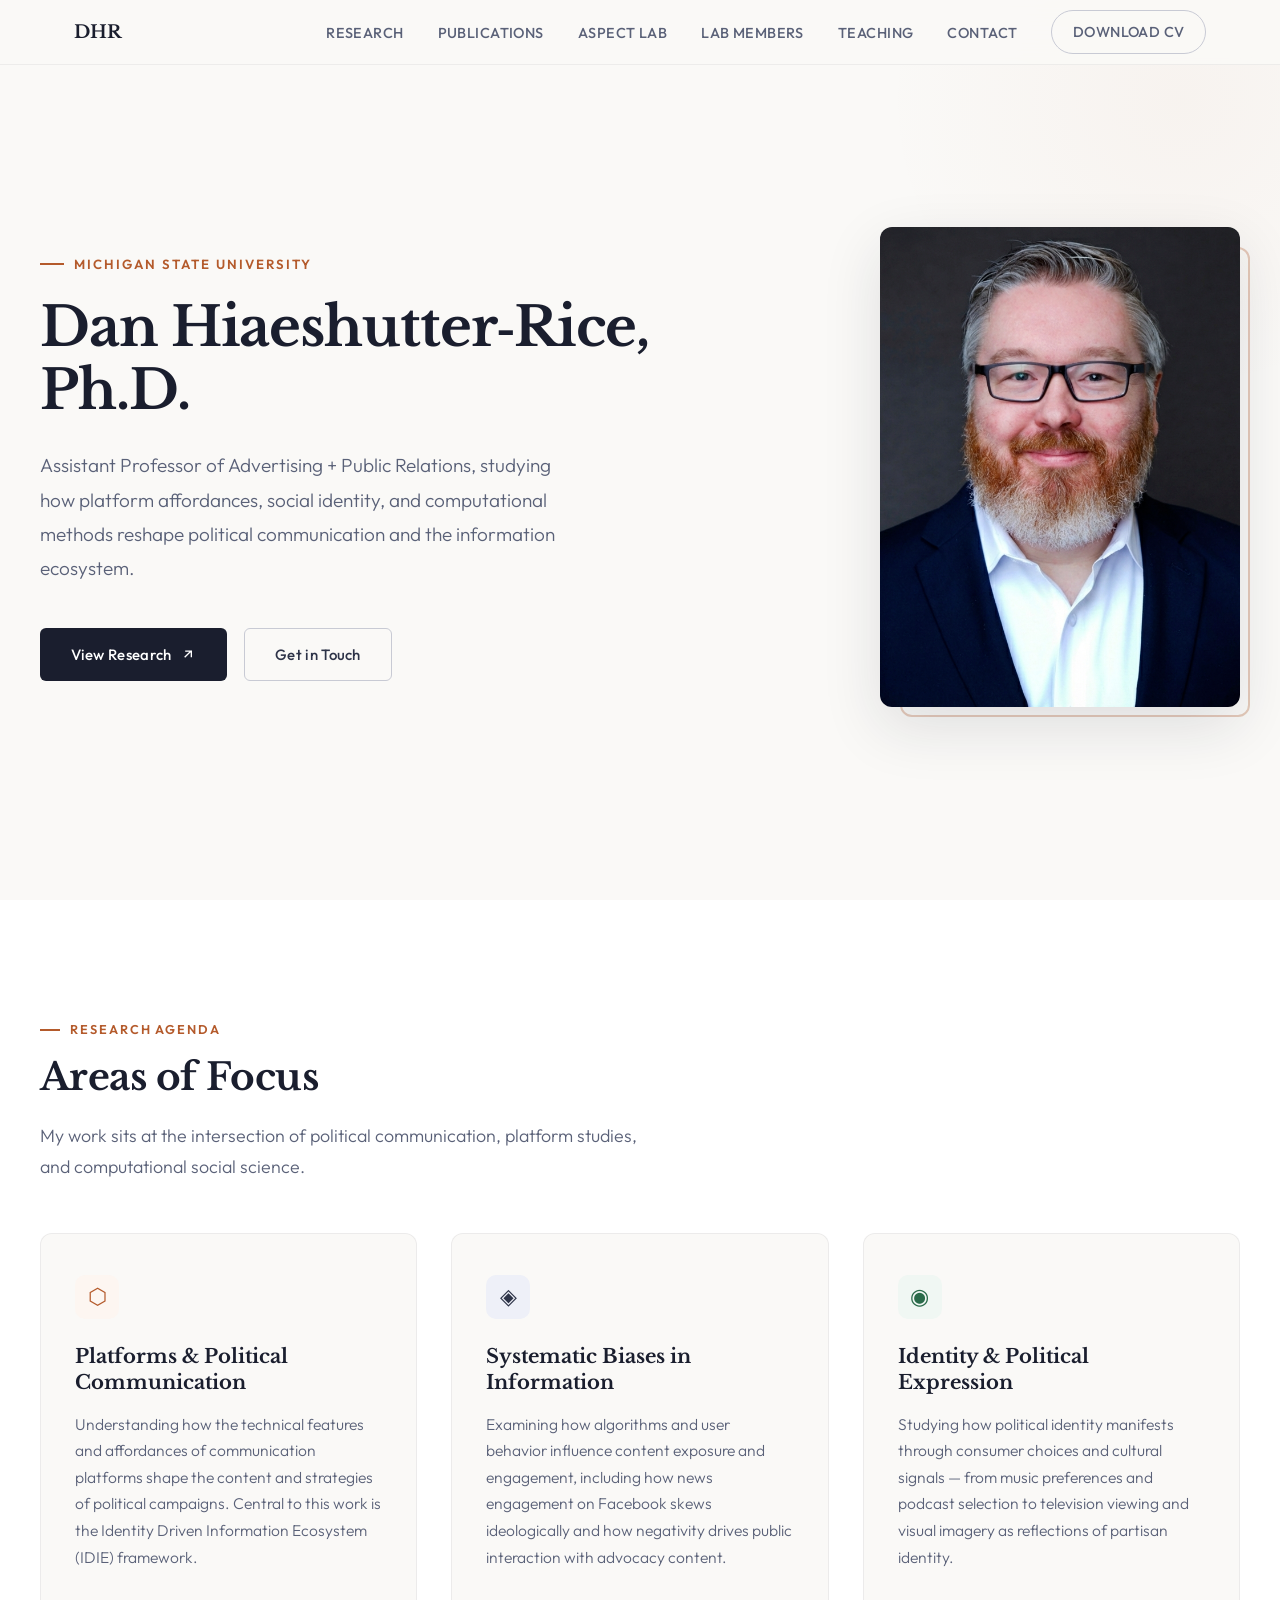
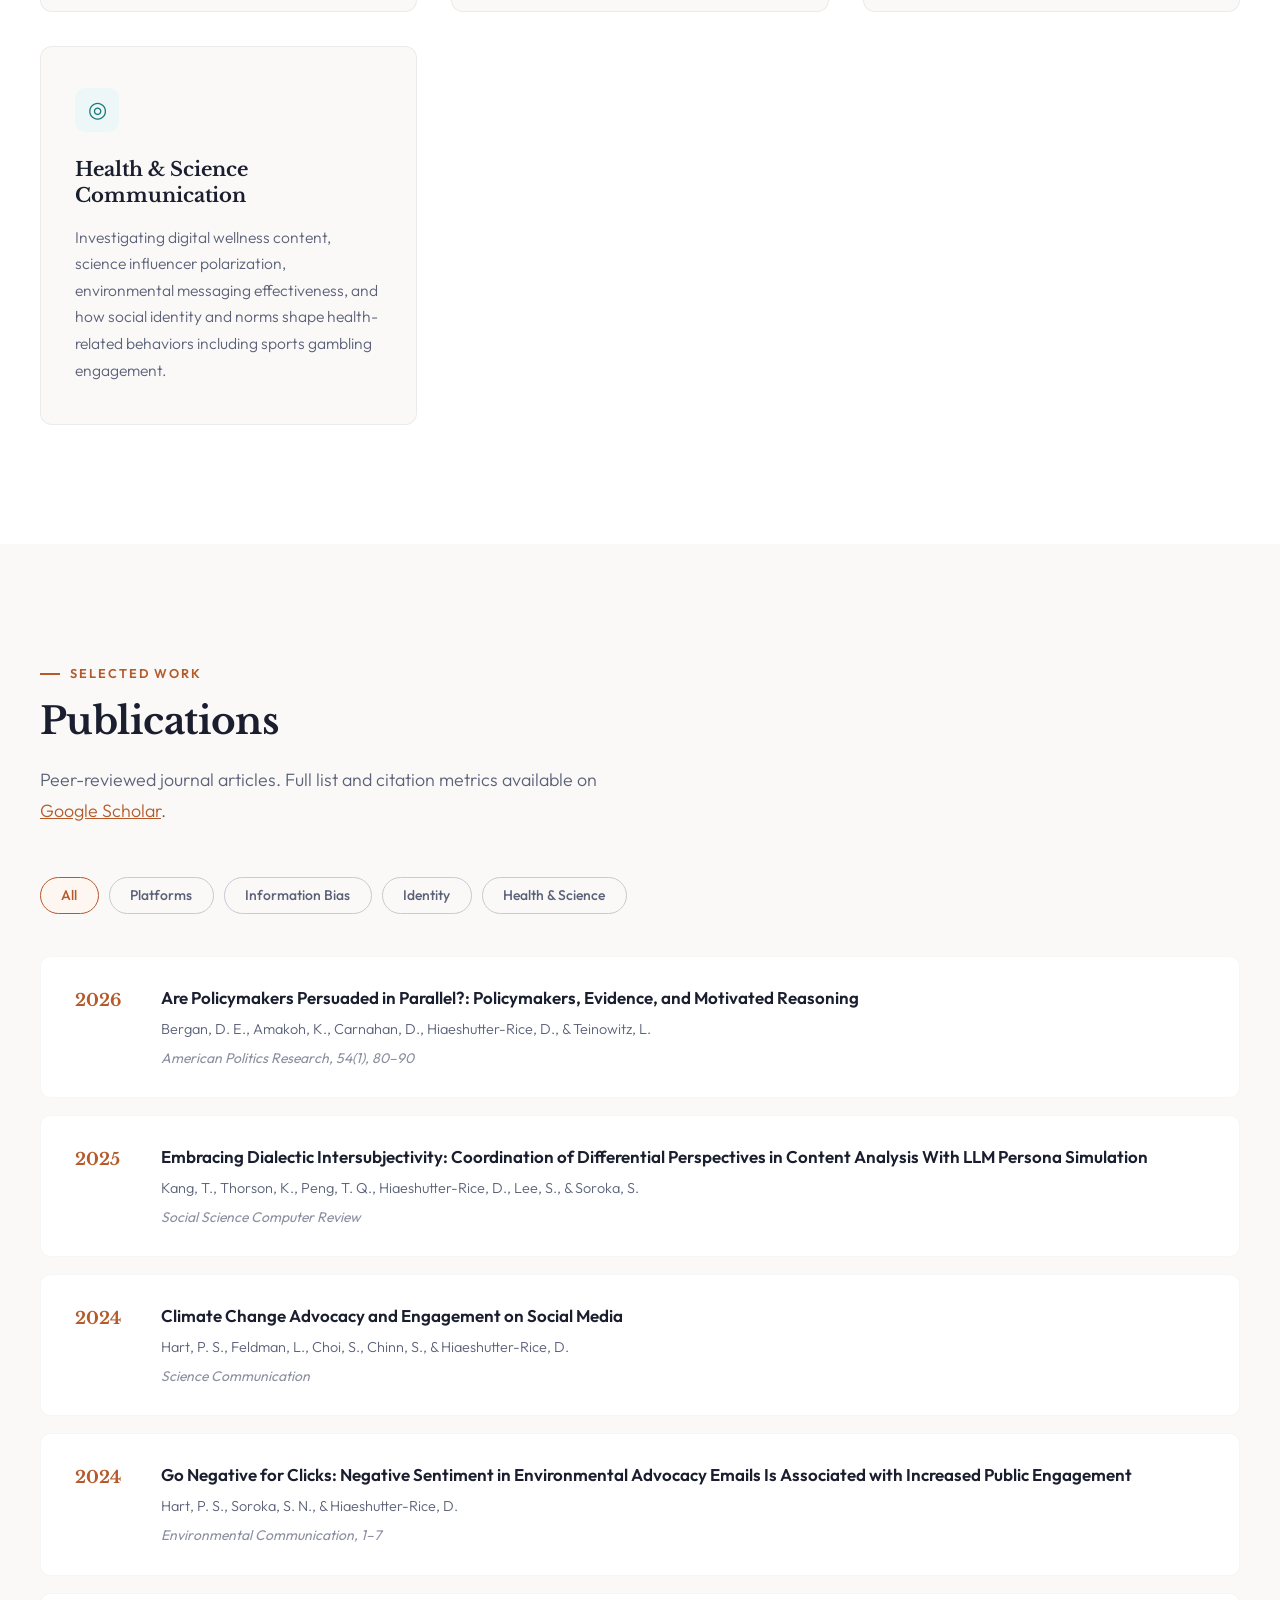
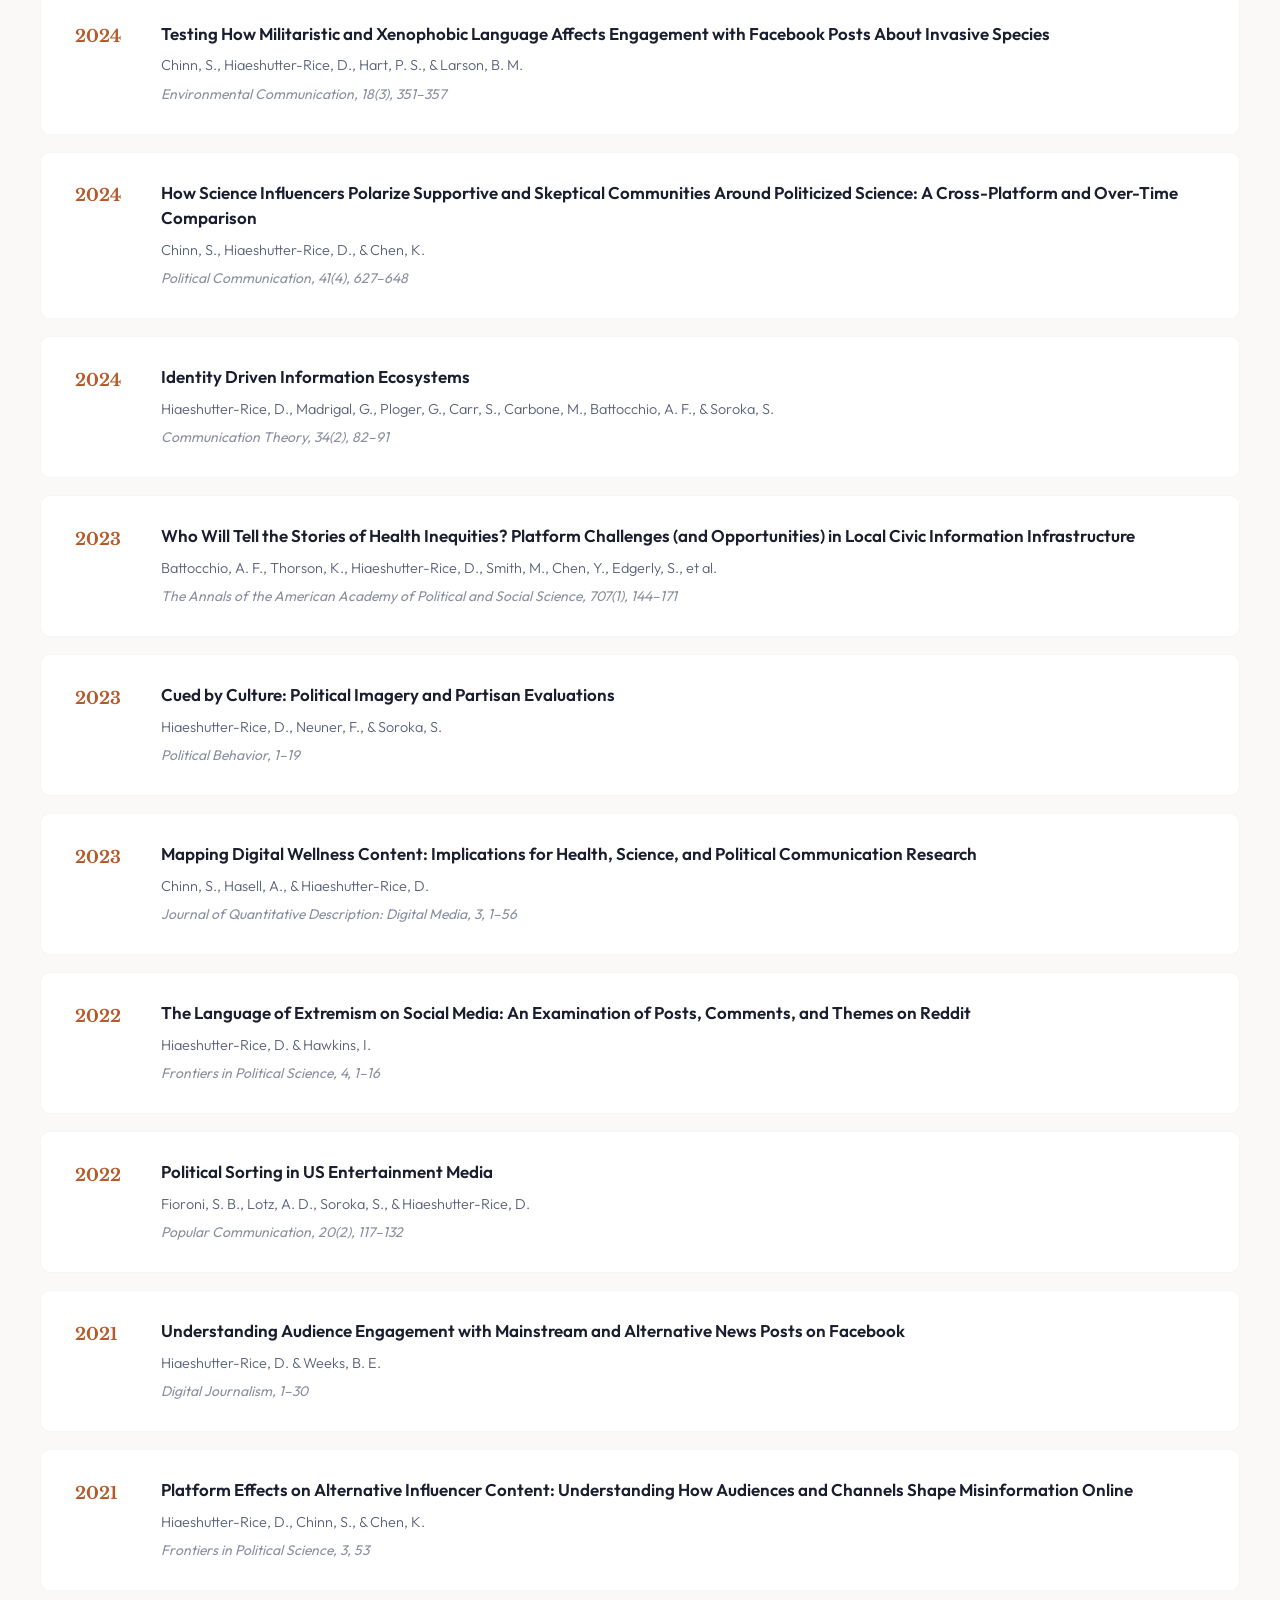
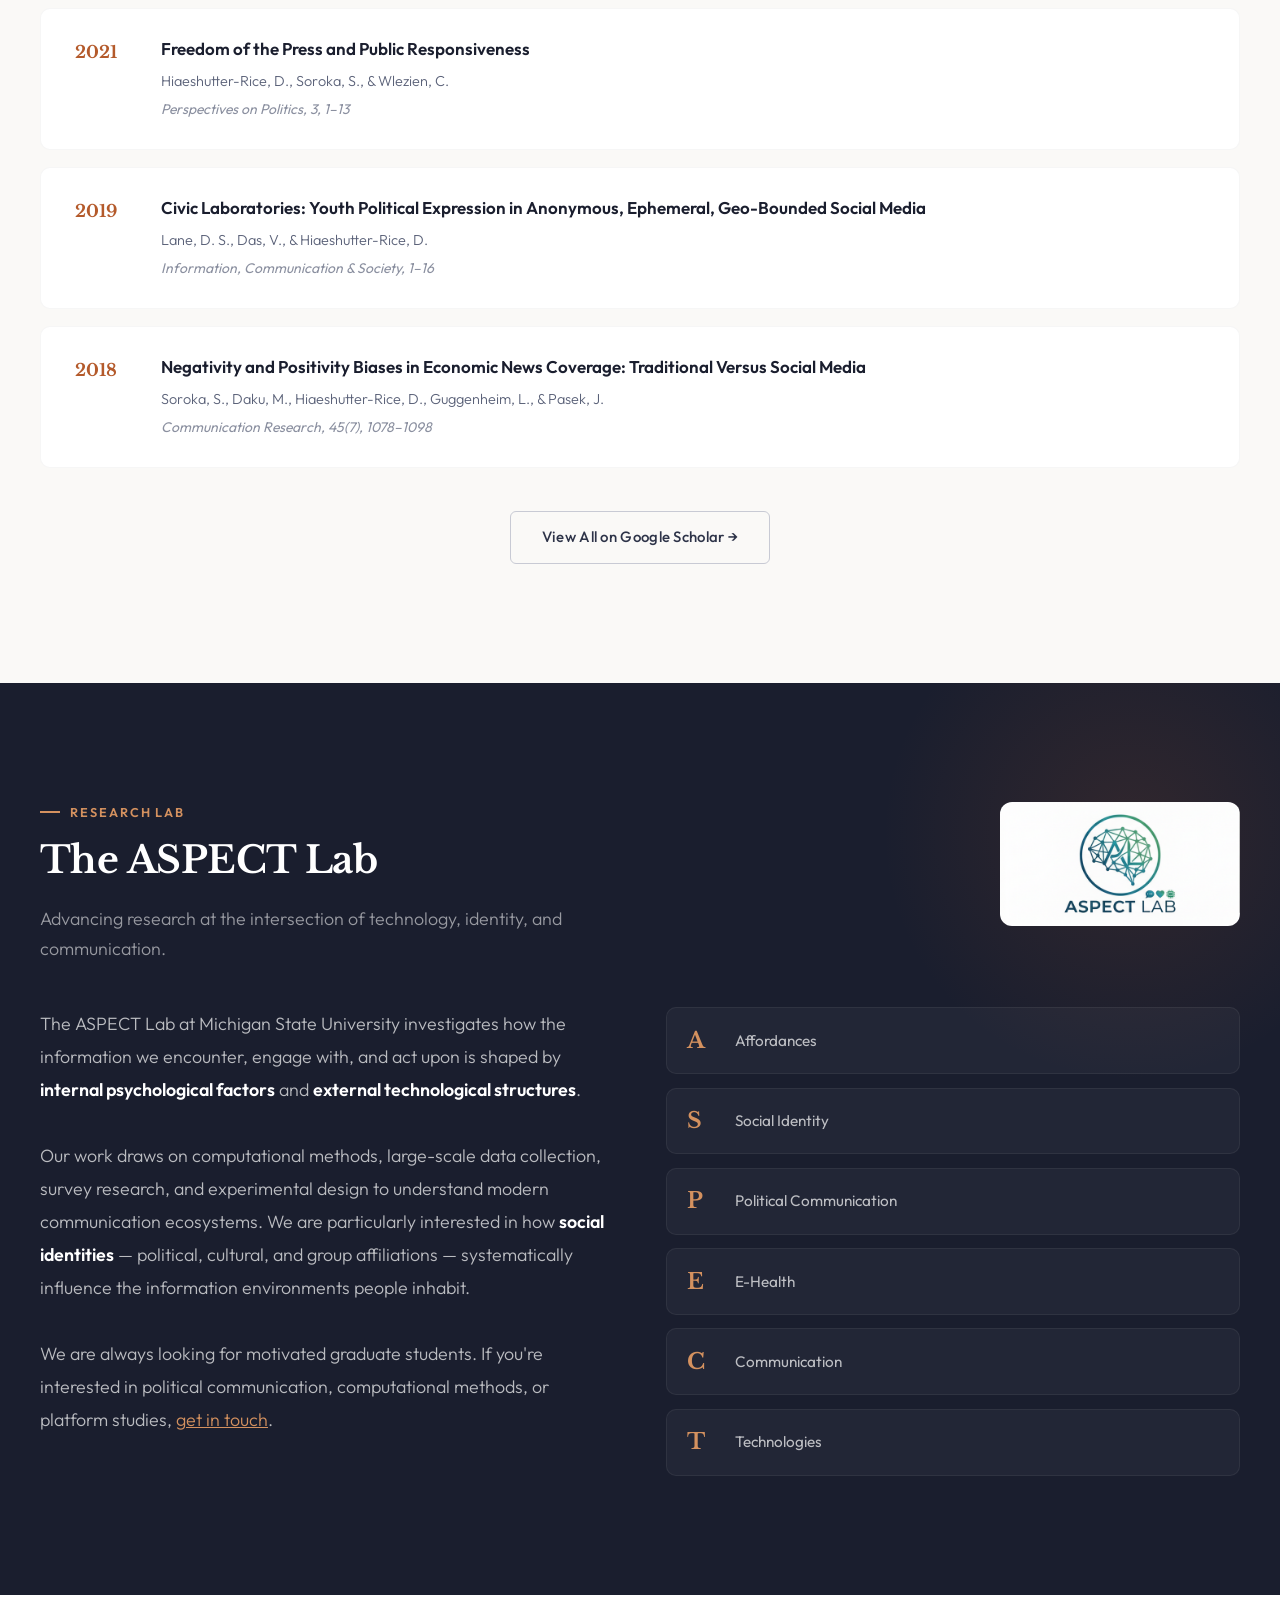
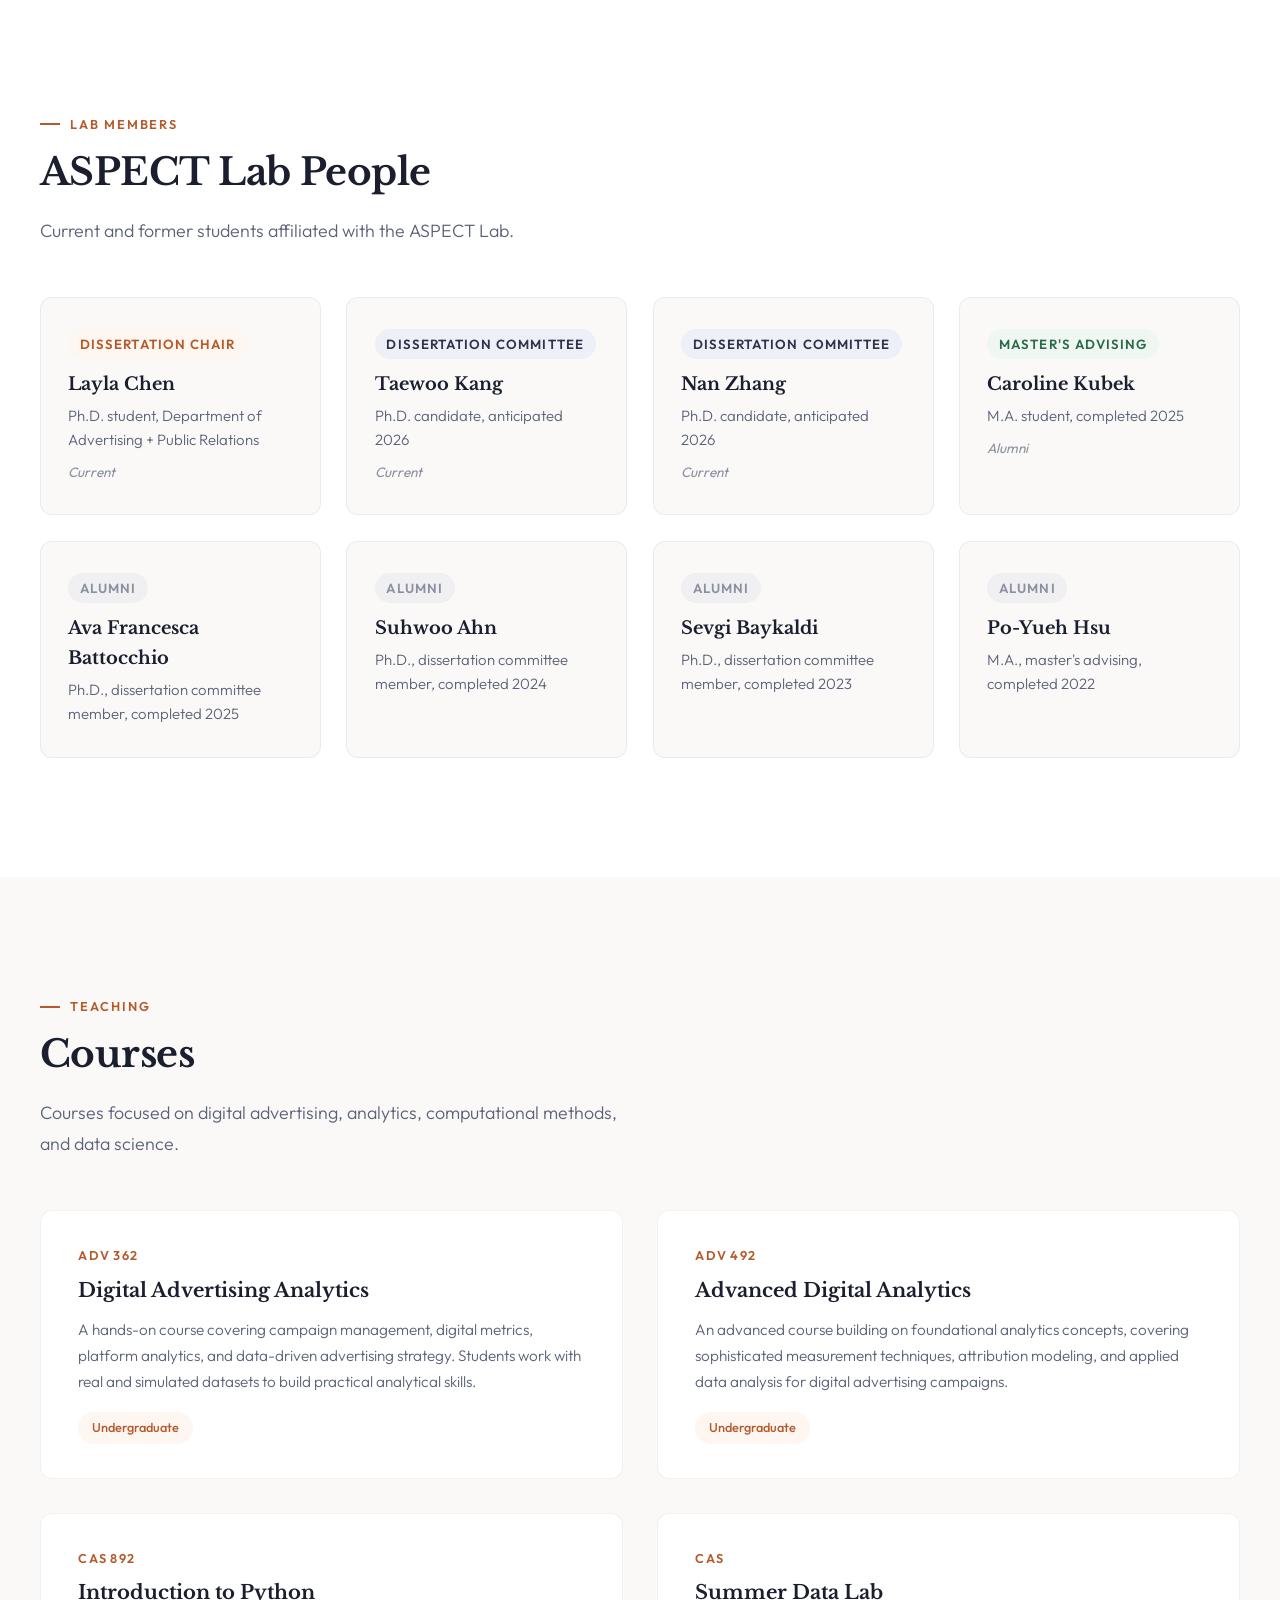
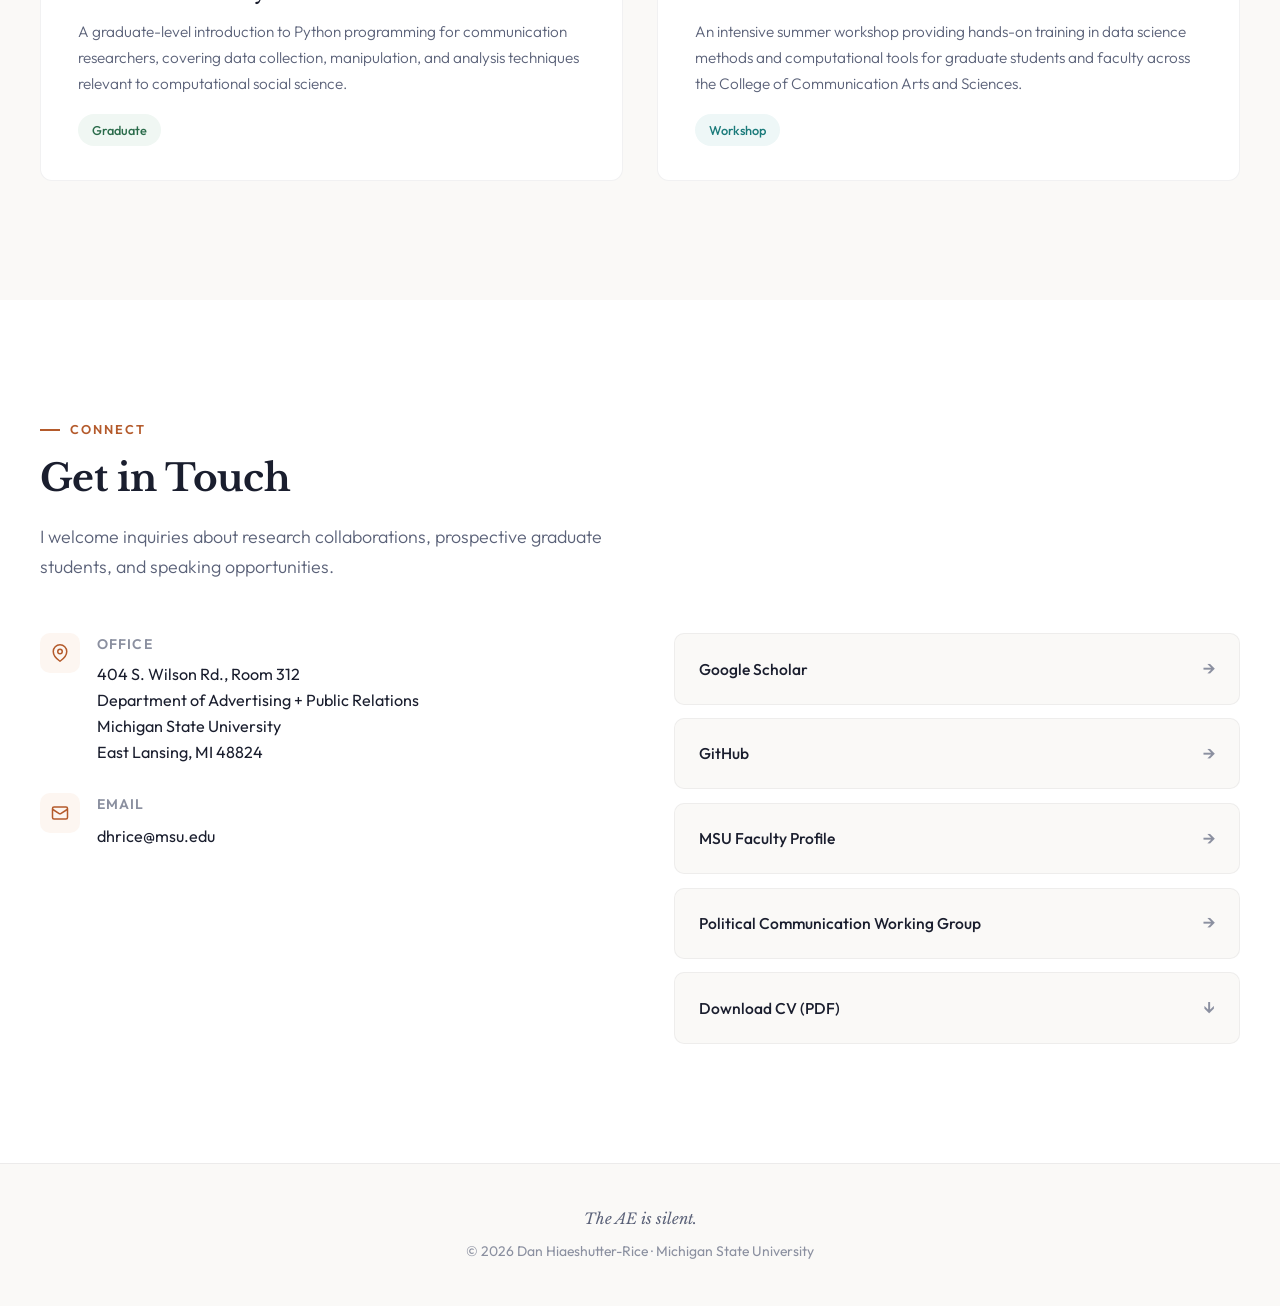
==== commit d9c816a7: "Add files via upload" ====
--- a/index.html
+++ b/index.html
@@ -194,14 +194,19 @@
   #lab .section-title { color: var(--white); }
   #lab .section-subtitle { color: rgba(255,255,255,0.55); }
 
+  .lab-header {
+    display: grid; grid-template-columns: 1fr auto; gap: 3rem; align-items: start; margin-bottom: 2.5rem;
+  }
+  .lab-header .lab-logo { width: 240px; }
+  .lab-header .lab-logo img { width: 100%; height: auto; border-radius: 12px; }
+  .lab-header .section-subtitle { margin-bottom: 0; }
+
   .lab-content { display: grid; grid-template-columns: 1fr 1fr; gap: 3rem; align-items: start; }
   .lab-desc { font-size: 1.05rem; line-height: 1.85; color: rgba(255,255,255,0.7); font-weight: 300; }
   .lab-desc strong { color: var(--white); font-weight: 600; }
   .lab-desc a { color: var(--accent-light); text-decoration: underline; }
 
-  .lab-right { display: flex; flex-direction: column; gap: 2rem; }
-  .lab-logo { width: 100%; max-width: 320px; margin: 0 auto; }
-  .lab-logo img { width: 100%; height: auto; border-radius: 12px; }
+  .lab-right { display: flex; flex-direction: column; gap: 0.8rem; }
 
   .lab-acronym { display: flex; flex-direction: column; gap: 0.8rem; }
   .acronym-item {
@@ -310,6 +315,8 @@
     .hero h1 { font-size: 2.4rem; }
     .research-grid, .teaching-grid { grid-template-columns: 1fr; }
     .lab-content, .contact-grid { grid-template-columns: 1fr; }
+    .lab-header { grid-template-columns: 1fr; }
+    .lab-header .lab-logo { width: 180px; }
     .contact-grid { gap: 3rem; }
     .pub-item { grid-template-columns: 1fr; gap: 0.6rem; }
     .pub-year { font-size: 0.85rem; }
@@ -590,9 +597,16 @@
 <!-- ─── ASPECT LAB ─── -->
 <section id="lab">
   <div class="container">
-    <div class="section-label">Research Lab</div>
-    <h2 class="section-title">The ASPECT Lab</h2>
-    <p class="section-subtitle">Advancing research at the intersection of technology, identity, and communication.</p>
+    <div class="lab-header">
+      <div>
+        <div class="section-label">Research Lab</div>
+        <h2 class="section-title">The ASPECT Lab</h2>
+        <p class="section-subtitle">Advancing research at the intersection of technology, identity, and communication.</p>
+      </div>
+      <div class="lab-logo reveal">
+        <img src="ASPECT_lab_mid.png" alt="ASPECT Lab logo">
+      </div>
+    </div>
 
     <div class="lab-content">
       <div class="lab-desc reveal">
@@ -603,9 +617,6 @@
         <p>We are always looking for motivated graduate students. If you're interested in political communication, computational methods, or platform studies, <a href="#contact">get in touch</a>.</p>
       </div>
       <div class="lab-right reveal">
-        <div class="lab-logo">
-          <img src="ASPECT_lab_mid.png" alt="ASPECT Lab logo">
-        </div>
         <div class="lab-acronym">
           <div class="acronym-item">
             <span class="acronym-letter">A</span>
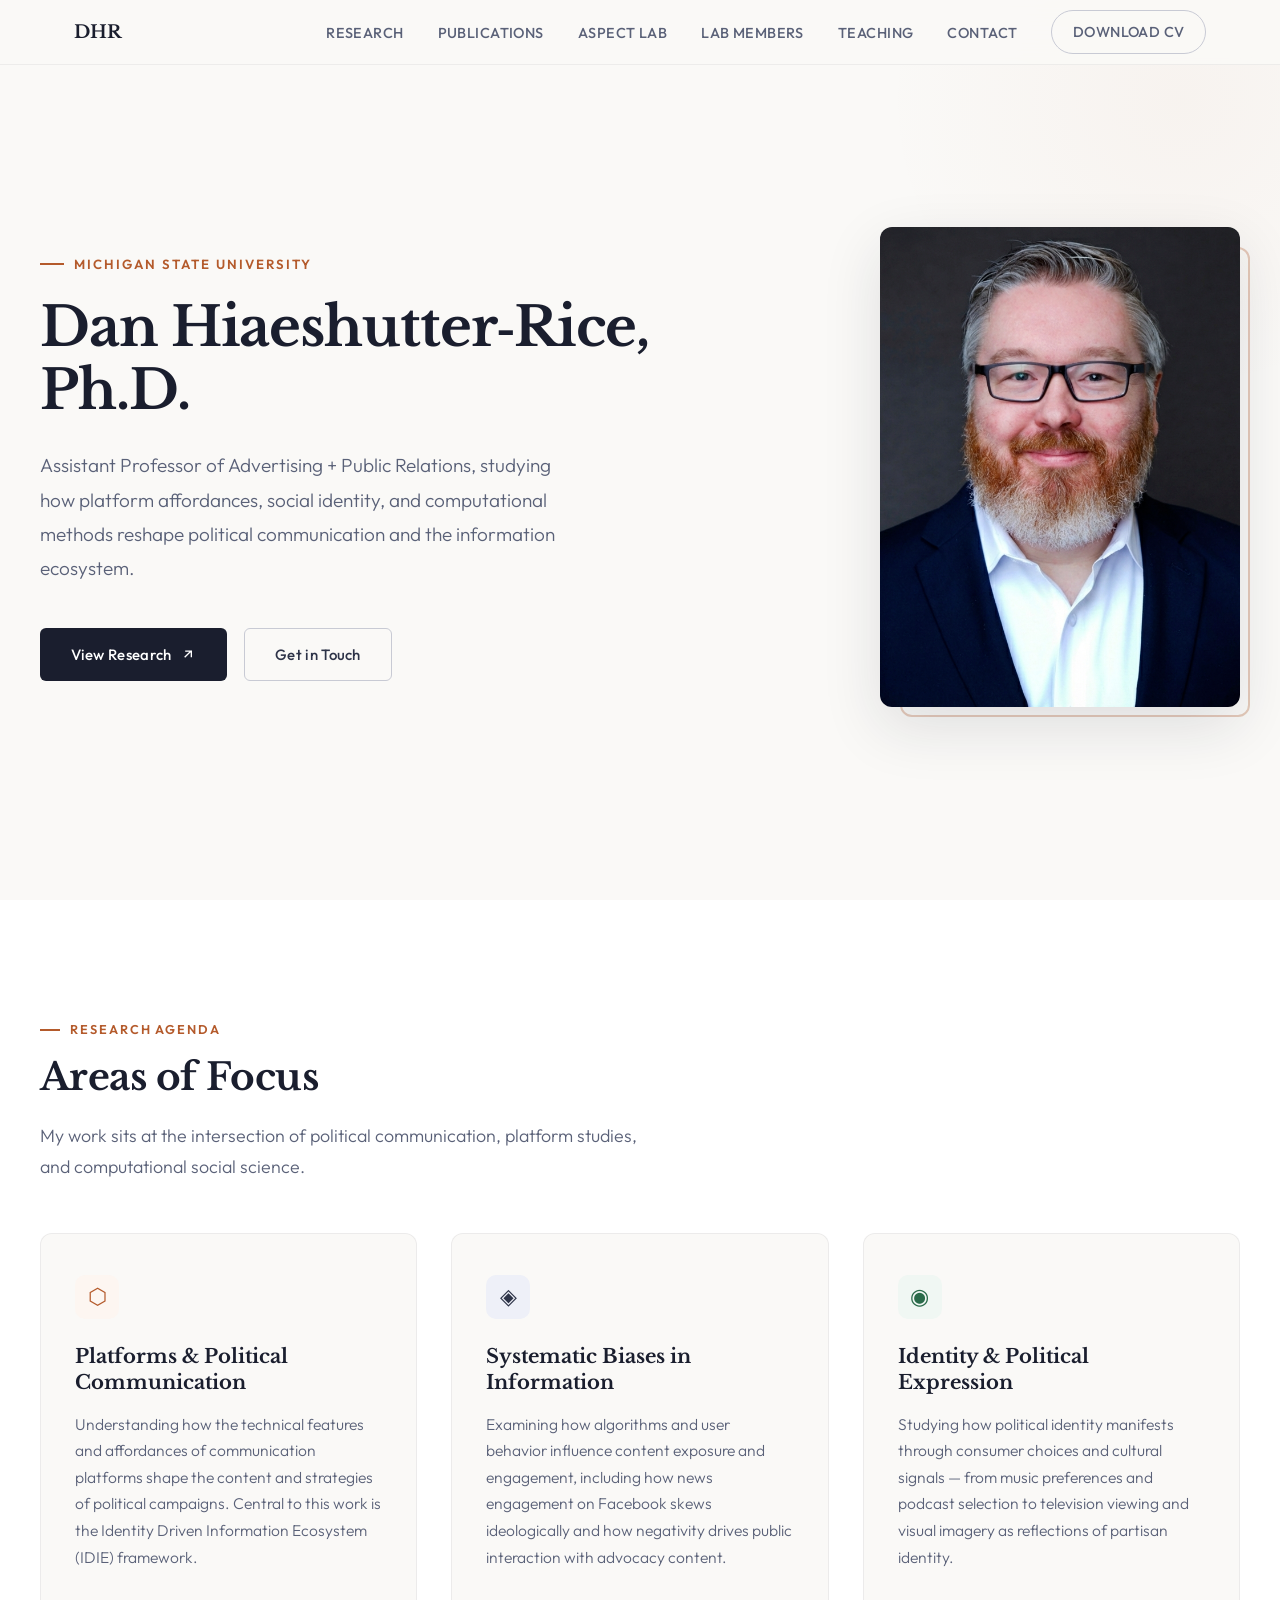
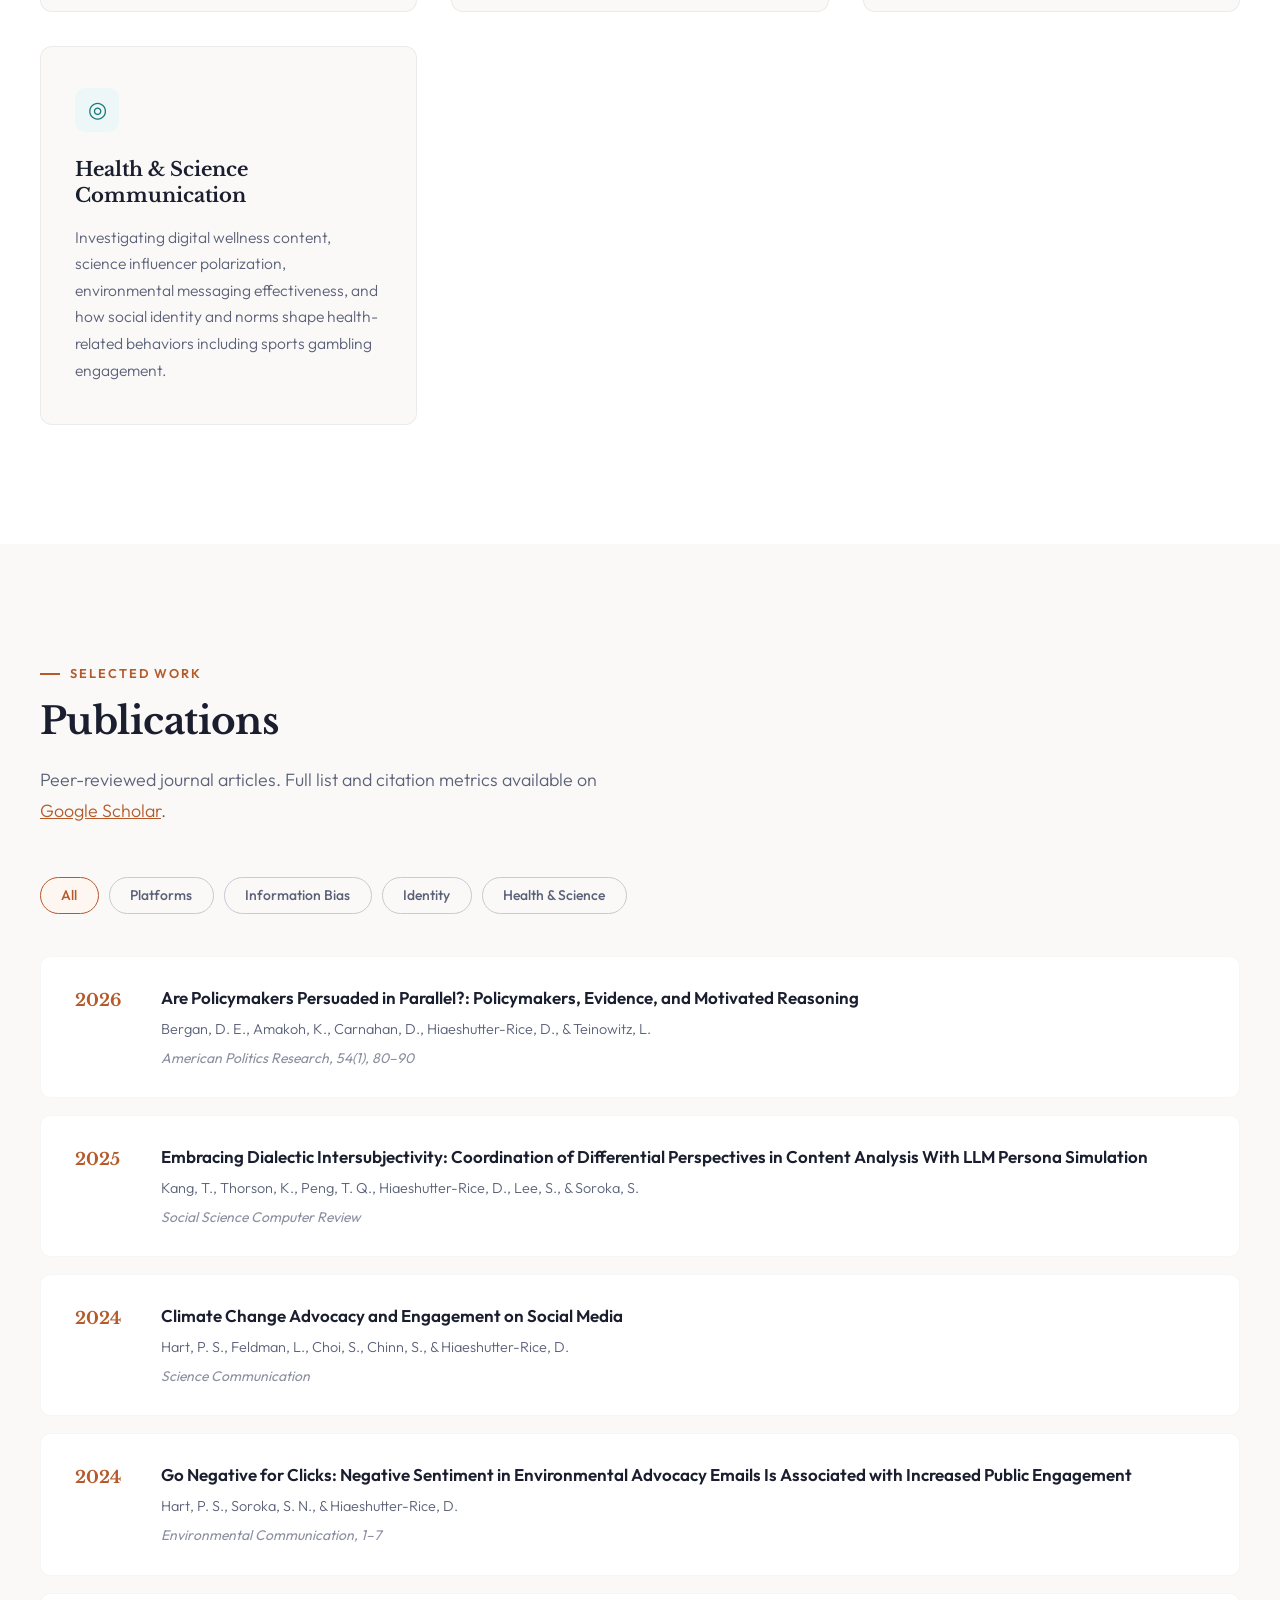
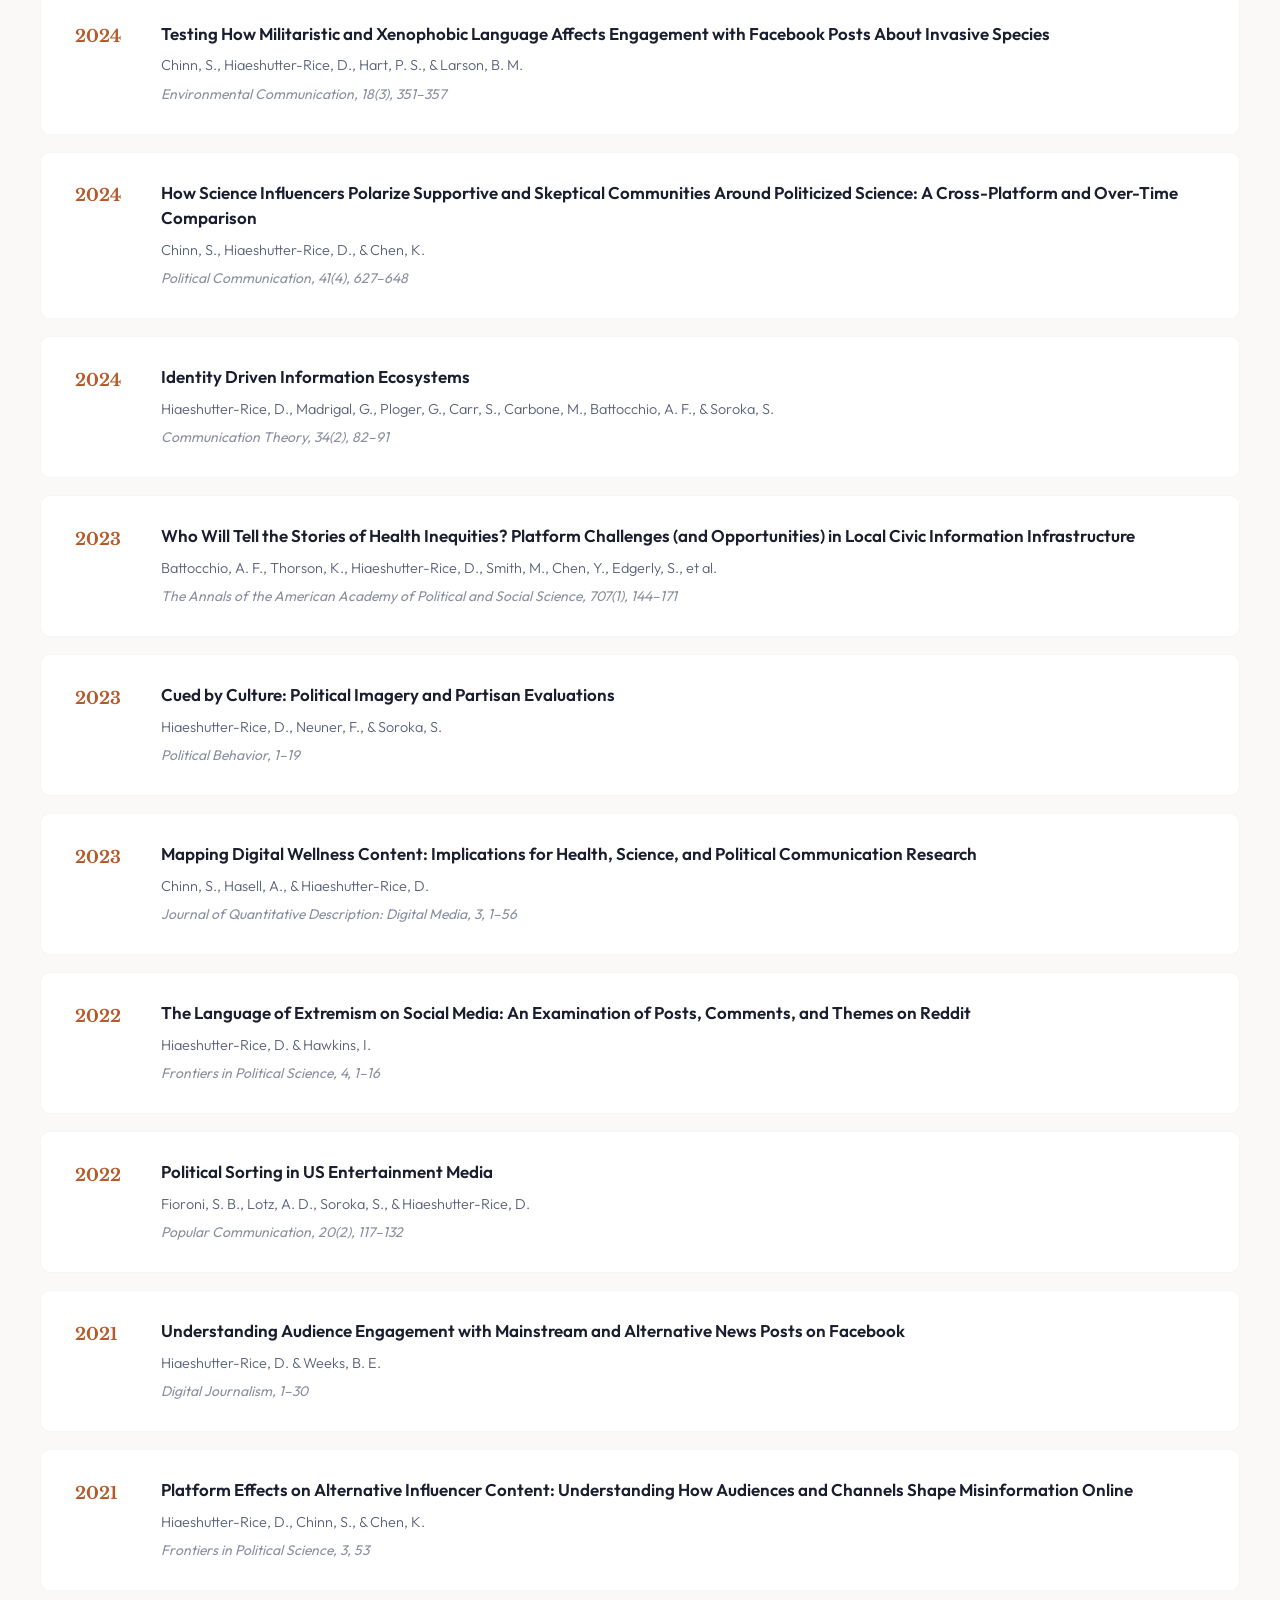
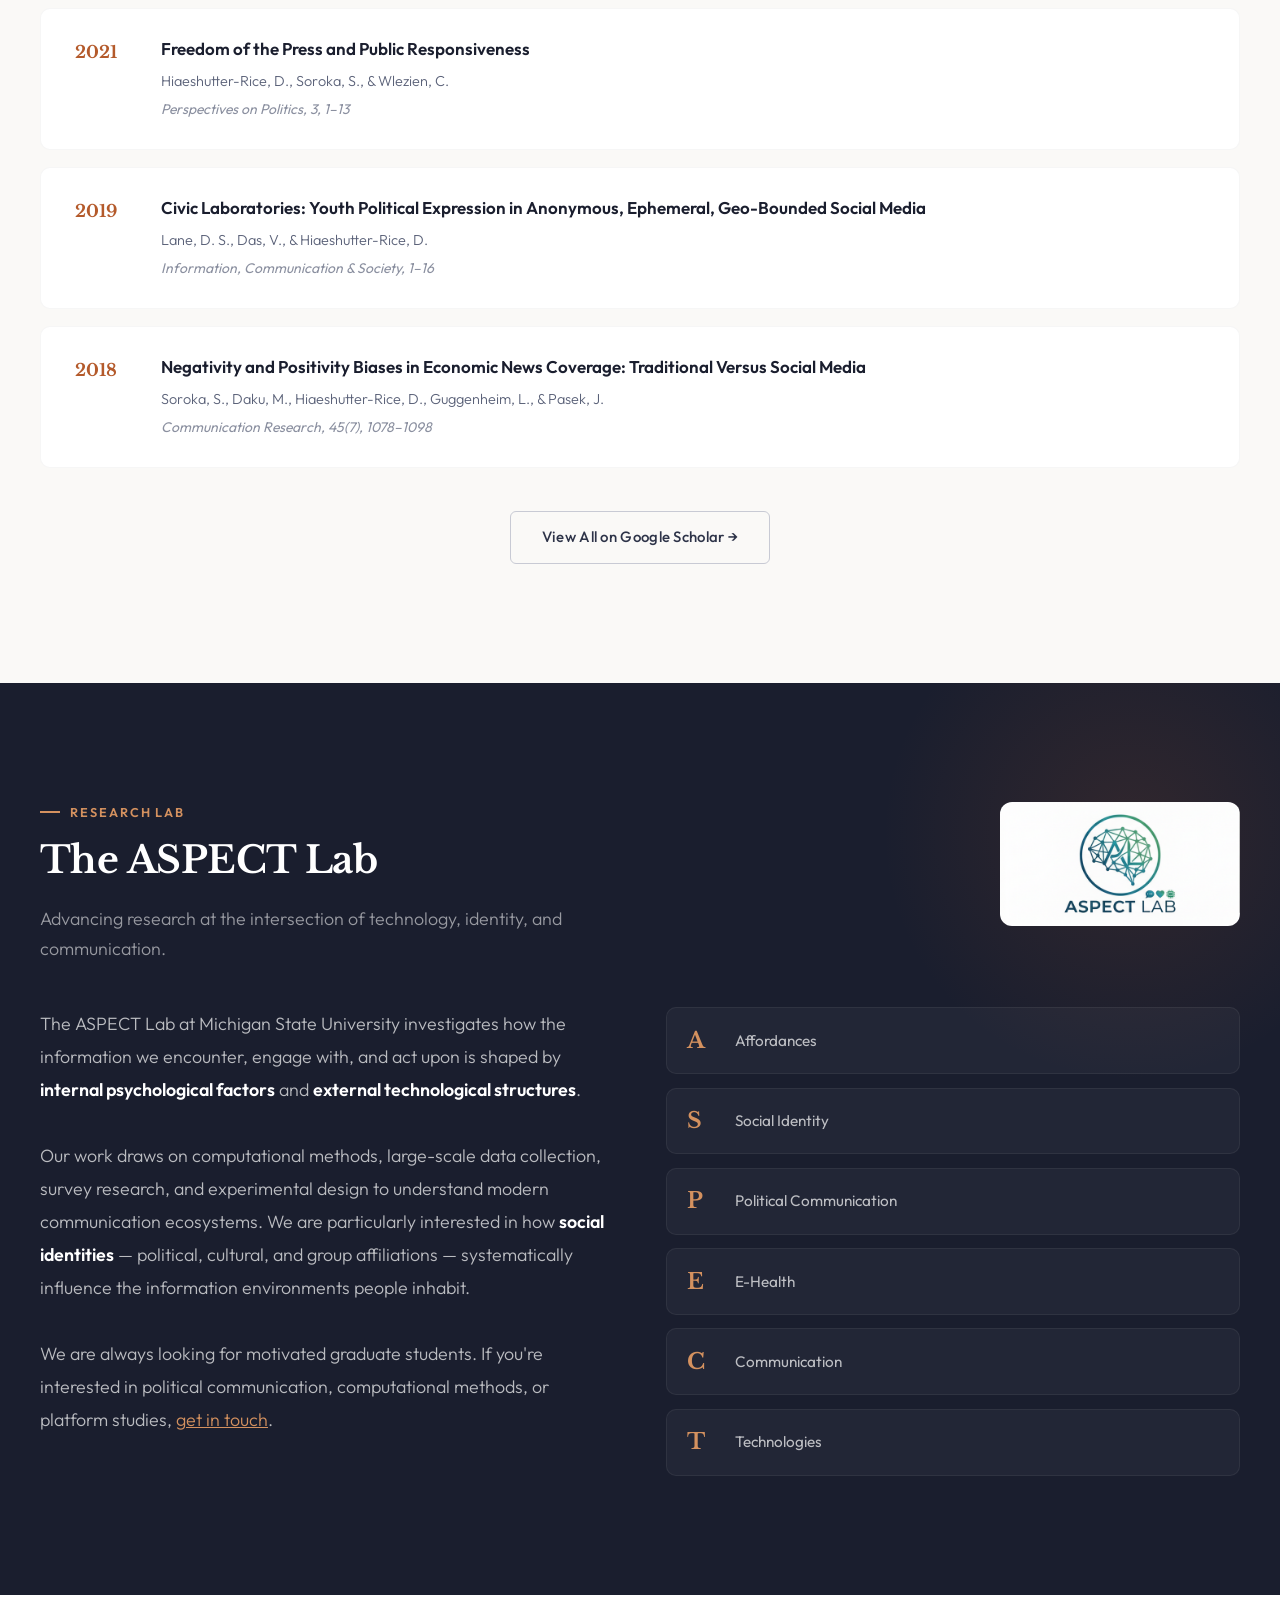
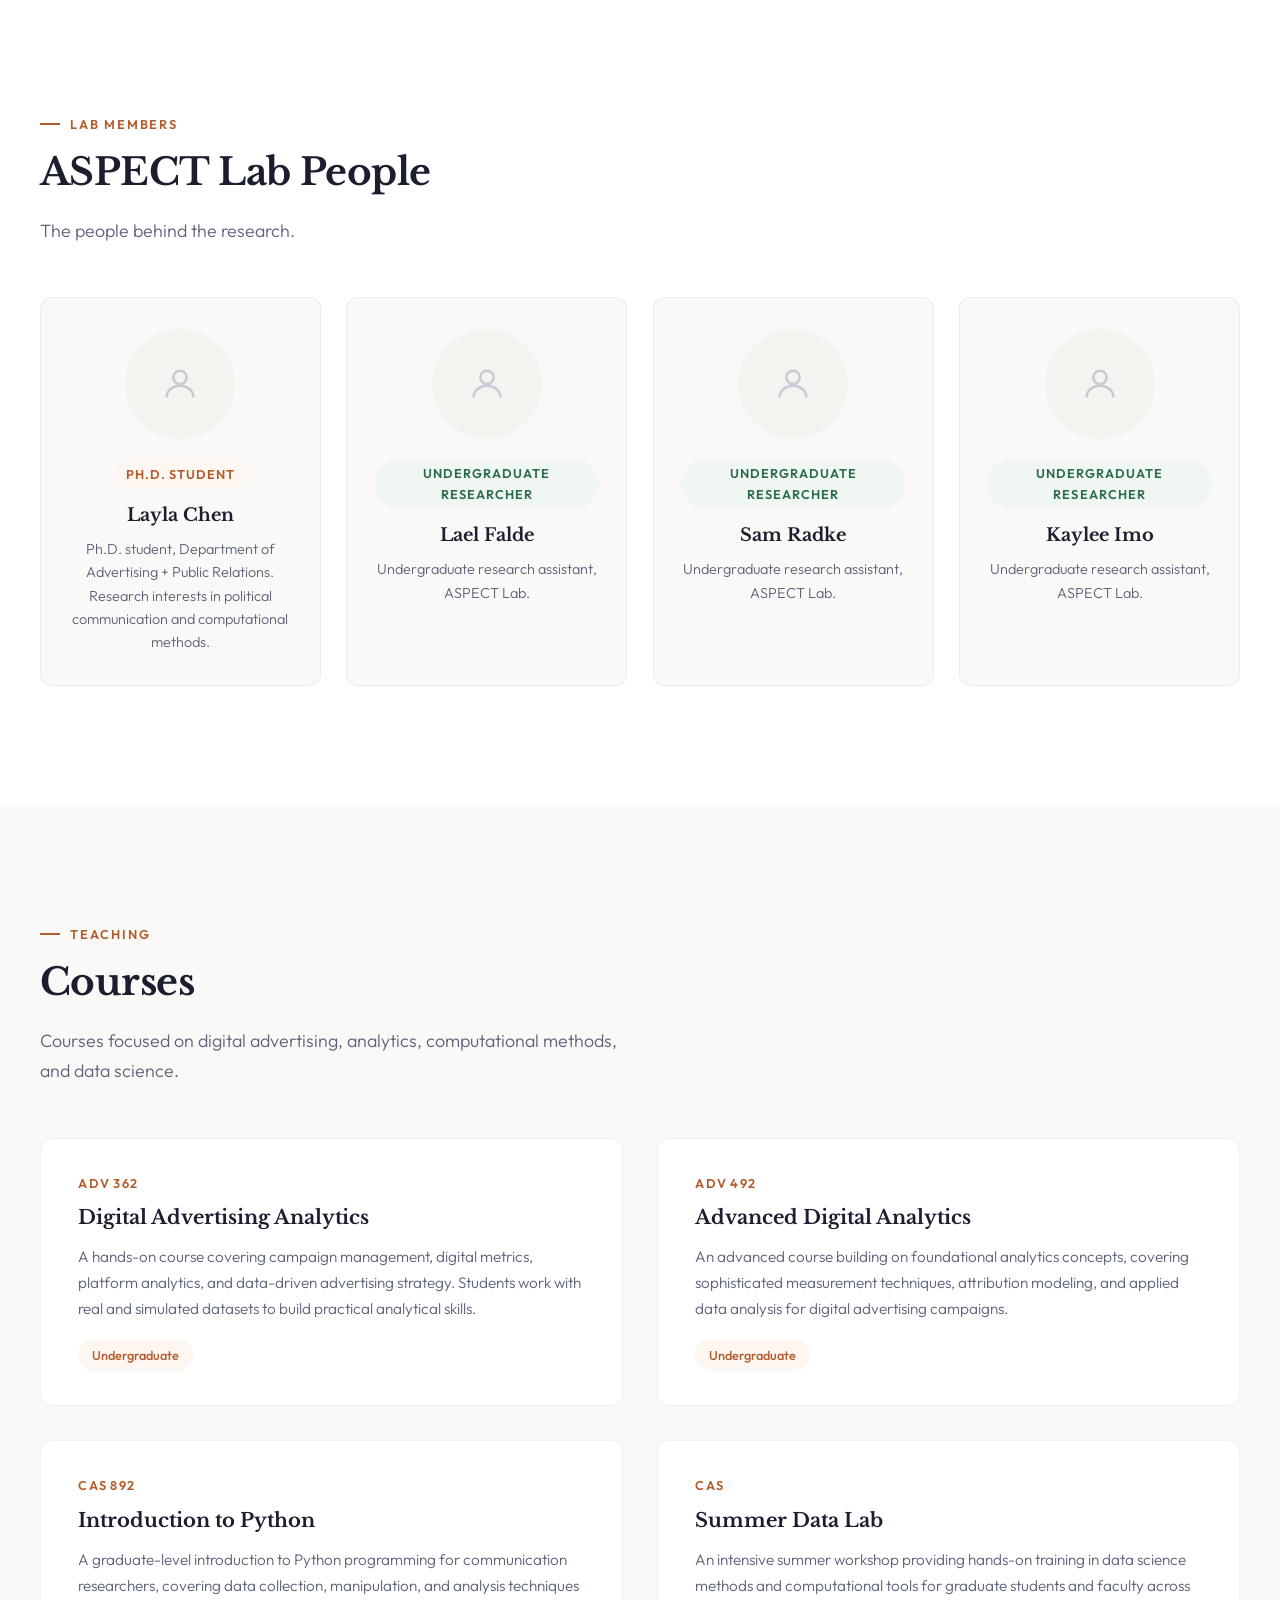
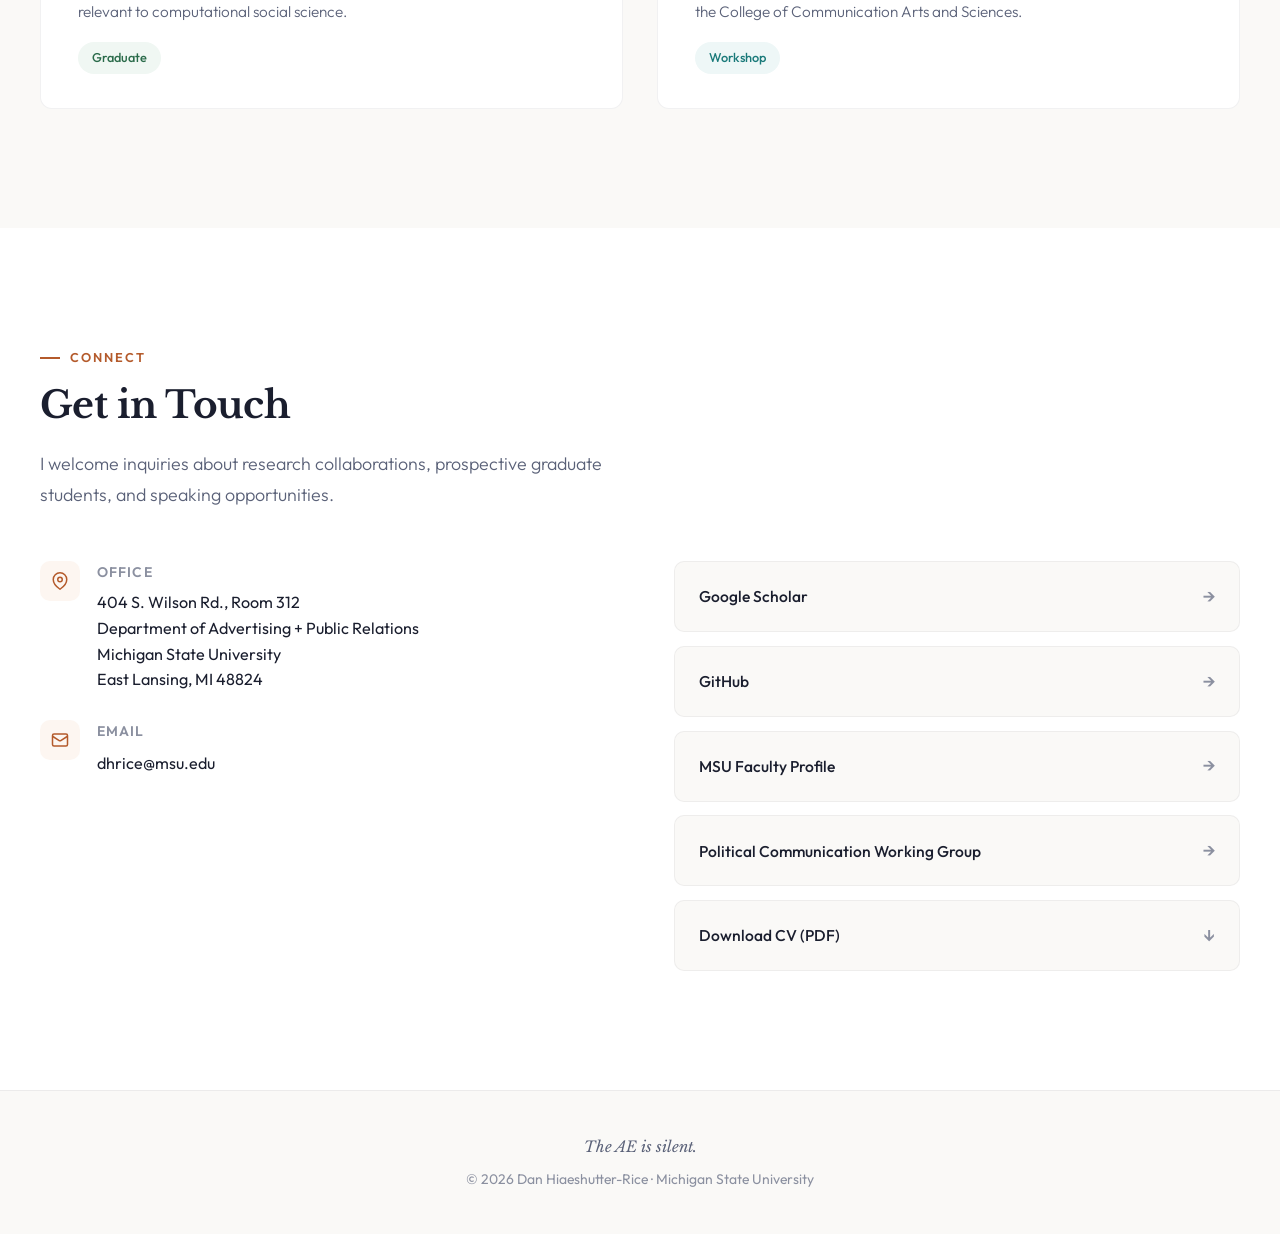
==== commit 163de354: "Add files via upload" ====
--- a/index.html
+++ b/index.html
@@ -223,22 +223,32 @@
 
   /* ─── LAB MEMBERS ─── */
   #members { background: var(--white); }
-  .members-grid { display: grid; grid-template-columns: repeat(auto-fill, minmax(280px, 1fr)); gap: 1.5rem; }
+  .members-grid { display: grid; grid-template-columns: repeat(4, 1fr); gap: 1.5rem; }
   .member-card {
     padding: 1.8rem 1.6rem; border: 1px solid rgba(26, 30, 46, 0.06); border-radius: 12px;
-    background: var(--paper); transition: all 0.3s ease;
+    background: var(--paper); transition: all 0.3s ease; text-align: center;
   }
   .member-card:hover { box-shadow: 0 8px 24px rgba(26, 30, 46, 0.06); transform: translateY(-3px); }
-  .member-name { font-family: 'Libre Baskerville', serif; font-size: 1.05rem; font-weight: 700; margin-bottom: 0.3rem; }
+  .member-photo { width: 110px; height: 110px; border-radius: 50%; overflow: hidden; margin: 0 auto 1.2rem; background: var(--offwhite); }
+  .member-photo img { width: 100%; height: 100%; object-fit: cover; }
+  .member-photo-placeholder {
+    width: 100%; height: 100%; display: flex; align-items: center; justify-content: center;
+    color: var(--light);
+  }
+  .member-photo-placeholder svg { width: 40px; height: 40px; }
+  .member-name {
+    font-family: 'Libre Baskerville', serif; font-size: 1.05rem; font-weight: 700;
+    margin-bottom: 0.5rem; display: block;
+  }
+  .member-link { text-decoration: none; color: var(--ink); transition: color 0.25s; }
+  .member-link:hover { color: var(--accent); }
   .member-role {
-    font-size: 0.78rem; font-weight: 600; letter-spacing: 0.08em; text-transform: uppercase;
+    font-size: 0.75rem; font-weight: 600; letter-spacing: 0.08em; text-transform: uppercase;
     margin-bottom: 0.6rem; display: inline-block; padding: 0.2rem 0.7rem; border-radius: 100px;
   }
-  .member-role.chair { background: var(--accent-bg); color: var(--accent); }
-  .member-role.committee { background: #eef0f8; color: var(--slate); }
-  .member-role.masters { background: var(--green-bg); color: var(--green); }
-  .member-role.alumni { background: #f0f0f2; color: var(--muted); }
-  .member-desc { font-size: 0.88rem; color: var(--mid); font-weight: 300; line-height: 1.6; }
+  .member-role.phd { background: var(--accent-bg); color: var(--accent); }
+  .member-role.undergrad { background: var(--green-bg); color: var(--green); }
+  .member-desc { font-size: 0.85rem; color: var(--mid); font-weight: 300; line-height: 1.6; }
   .member-status { font-size: 0.8rem; color: var(--muted); margin-top: 0.5rem; font-style: italic; }
 
   /* ─── TEACHING ─── */
@@ -334,7 +344,7 @@
     .section-title { font-size: 1.7rem; }
     section { padding: 4rem 1.2rem; }
     .hero { padding: 5rem 1.2rem 3rem; }
-    .members-grid { grid-template-columns: 1fr; }
+    .members-grid { grid-template-columns: 1fr 1fr; }
   }
 </style>
 </head>
@@ -653,60 +663,56 @@
   <div class="container">
     <div class="section-label">Lab Members</div>
     <h2 class="section-title">ASPECT Lab People</h2>
-    <p class="section-subtitle">Current and former students affiliated with the ASPECT Lab.</p>
+    <p class="section-subtitle">The people behind the research.</p>
 
     <div class="members-grid">
 
       <div class="member-card reveal">
-        <div class="member-role chair">Dissertation Chair</div>
-        <div class="member-name">Layla Chen</div>
-        <div class="member-desc">Ph.D. student, Department of Advertising + Public Relations</div>
-        <div class="member-status">Current</div>
+        <div class="member-photo">
+          <div class="member-photo-placeholder">
+            <svg viewBox="0 0 24 24" fill="none" stroke="currentColor" stroke-width="1.5"><circle cx="12" cy="8" r="4"/><path d="M4 20c0-4 3.6-7 8-7s8 3 8 7"/></svg>
+          </div>
+          <!-- Replace placeholder above with: <img src="layla-chen.png" alt="Layla Chen"> -->
+        </div>
+        <div class="member-role phd">Ph.D. Student</div>
+        <a href="#" class="member-name member-link">Layla Chen</a>
+        <div class="member-desc">Ph.D. student, Department of Advertising + Public Relations. Research interests in political communication and computational methods.</div>
       </div>
 
       <div class="member-card reveal">
-        <div class="member-role committee">Dissertation Committee</div>
-        <div class="member-name">Taewoo Kang</div>
-        <div class="member-desc">Ph.D. candidate, anticipated 2026</div>
-        <div class="member-status">Current</div>
+        <div class="member-photo">
+          <div class="member-photo-placeholder">
+            <svg viewBox="0 0 24 24" fill="none" stroke="currentColor" stroke-width="1.5"><circle cx="12" cy="8" r="4"/><path d="M4 20c0-4 3.6-7 8-7s8 3 8 7"/></svg>
+          </div>
+          <!-- Replace placeholder above with: <img src="lael-falde.png" alt="Lael Falde"> -->
+        </div>
+        <div class="member-role undergrad">Undergraduate Researcher</div>
+        <a href="#" class="member-name member-link">Lael Falde</a>
+        <div class="member-desc">Undergraduate research assistant, ASPECT Lab.</div>
       </div>
 
       <div class="member-card reveal">
-        <div class="member-role committee">Dissertation Committee</div>
-        <div class="member-name">Nan Zhang</div>
-        <div class="member-desc">Ph.D. candidate, anticipated 2026</div>
-        <div class="member-status">Current</div>
+        <div class="member-photo">
+          <div class="member-photo-placeholder">
+            <svg viewBox="0 0 24 24" fill="none" stroke="currentColor" stroke-width="1.5"><circle cx="12" cy="8" r="4"/><path d="M4 20c0-4 3.6-7 8-7s8 3 8 7"/></svg>
+          </div>
+          <!-- Replace placeholder above with: <img src="sam-radke.png" alt="Sam Radke"> -->
+        </div>
+        <div class="member-role undergrad">Undergraduate Researcher</div>
+        <a href="#" class="member-name member-link">Sam Radke</a>
+        <div class="member-desc">Undergraduate research assistant, ASPECT Lab.</div>
       </div>
 
       <div class="member-card reveal">
-        <div class="member-role masters">Master's Advising</div>
-        <div class="member-name">Caroline Kubek</div>
-        <div class="member-desc">M.A. student, completed 2025</div>
-        <div class="member-status">Alumni</div>
-      </div>
-
-      <div class="member-card reveal">
-        <div class="member-role alumni">Alumni</div>
-        <div class="member-name">Ava Francesca Battocchio</div>
-        <div class="member-desc">Ph.D., dissertation committee member, completed 2025</div>
-      </div>
-
-      <div class="member-card reveal">
-        <div class="member-role alumni">Alumni</div>
-        <div class="member-name">Suhwoo Ahn</div>
-        <div class="member-desc">Ph.D., dissertation committee member, completed 2024</div>
-      </div>
-
-      <div class="member-card reveal">
-        <div class="member-role alumni">Alumni</div>
-        <div class="member-name">Sevgi Baykaldi</div>
-        <div class="member-desc">Ph.D., dissertation committee member, completed 2023</div>
-      </div>
-
-      <div class="member-card reveal">
-        <div class="member-role alumni">Alumni</div>
-        <div class="member-name">Po-Yueh Hsu</div>
-        <div class="member-desc">M.A., master's advising, completed 2022</div>
+        <div class="member-photo">
+          <div class="member-photo-placeholder">
+            <svg viewBox="0 0 24 24" fill="none" stroke="currentColor" stroke-width="1.5"><circle cx="12" cy="8" r="4"/><path d="M4 20c0-4 3.6-7 8-7s8 3 8 7"/></svg>
+          </div>
+          <!-- Replace placeholder above with: <img src="kaylee-imo.png" alt="Kaylee Imo"> -->
+        </div>
+        <div class="member-role undergrad">Undergraduate Researcher</div>
+        <a href="#" class="member-name member-link">Kaylee Imo</a>
+        <div class="member-desc">Undergraduate research assistant, ASPECT Lab.</div>
       </div>
 
     </div>
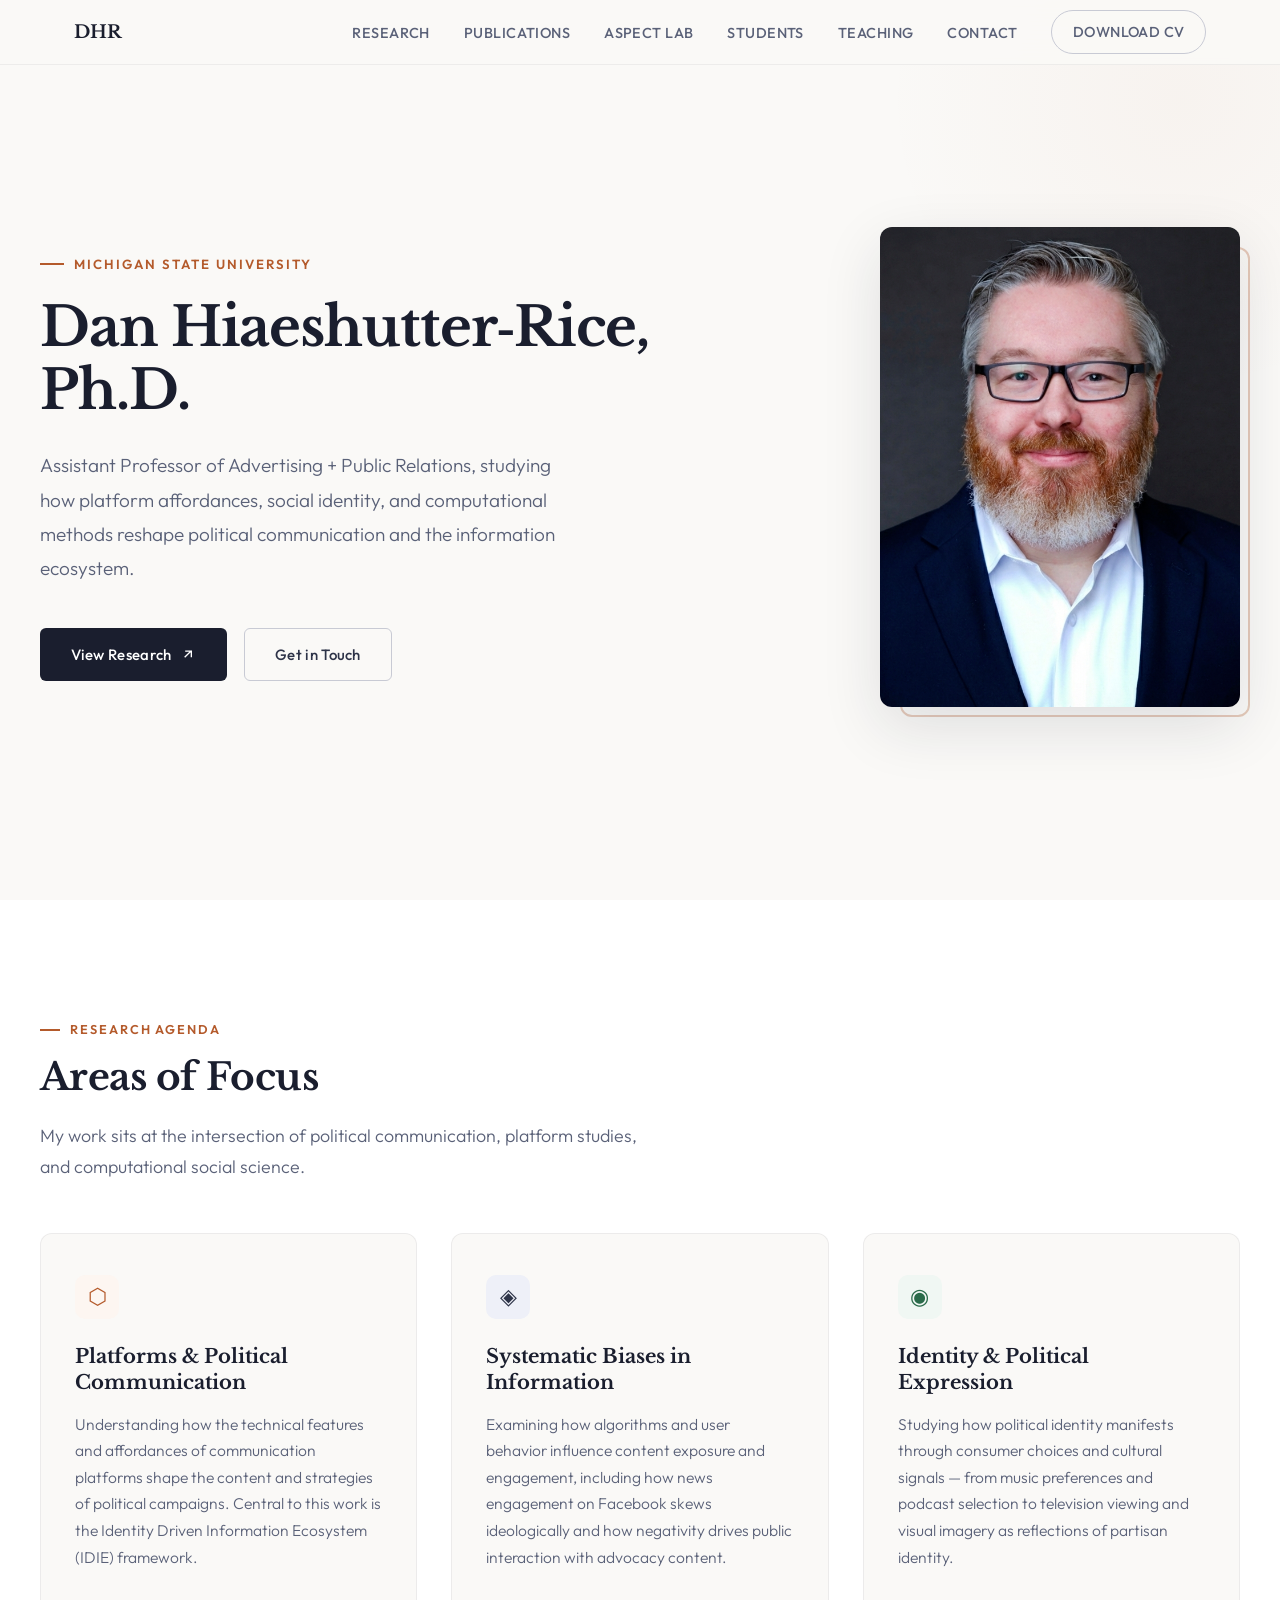
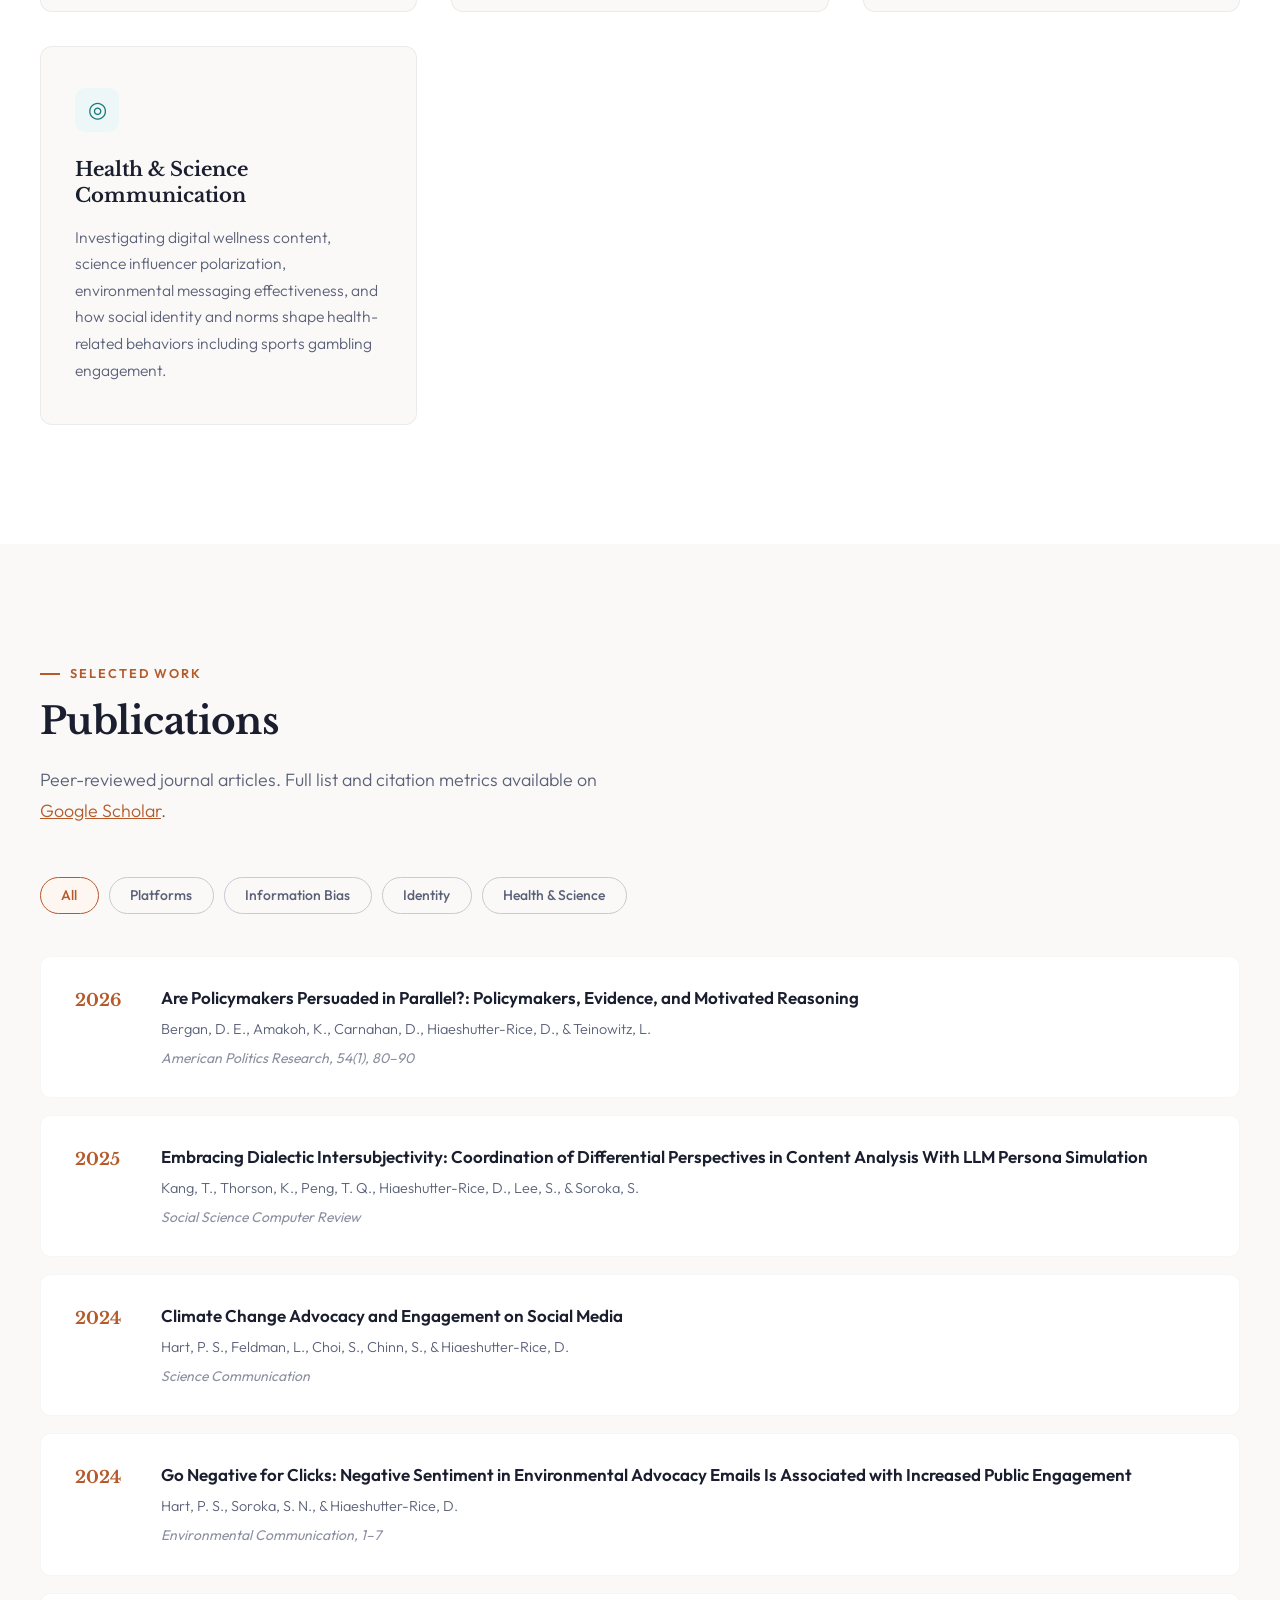
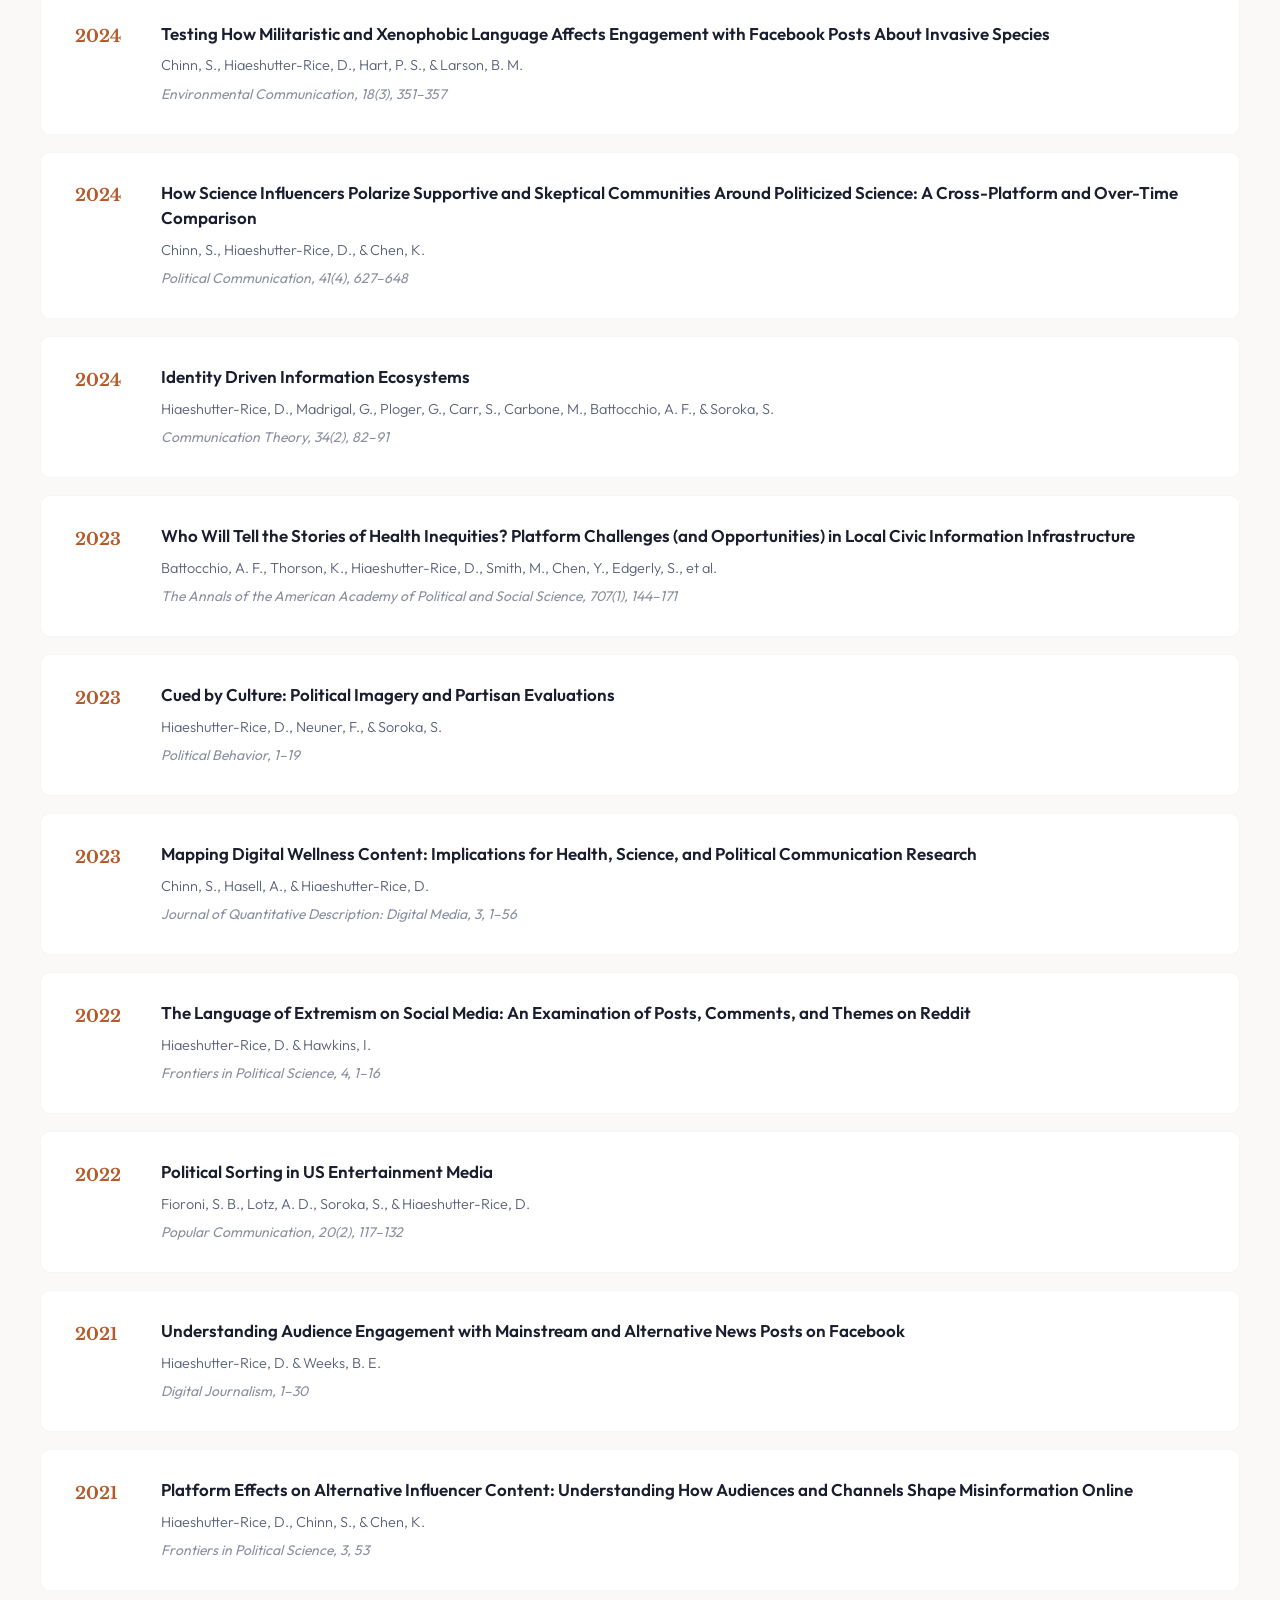
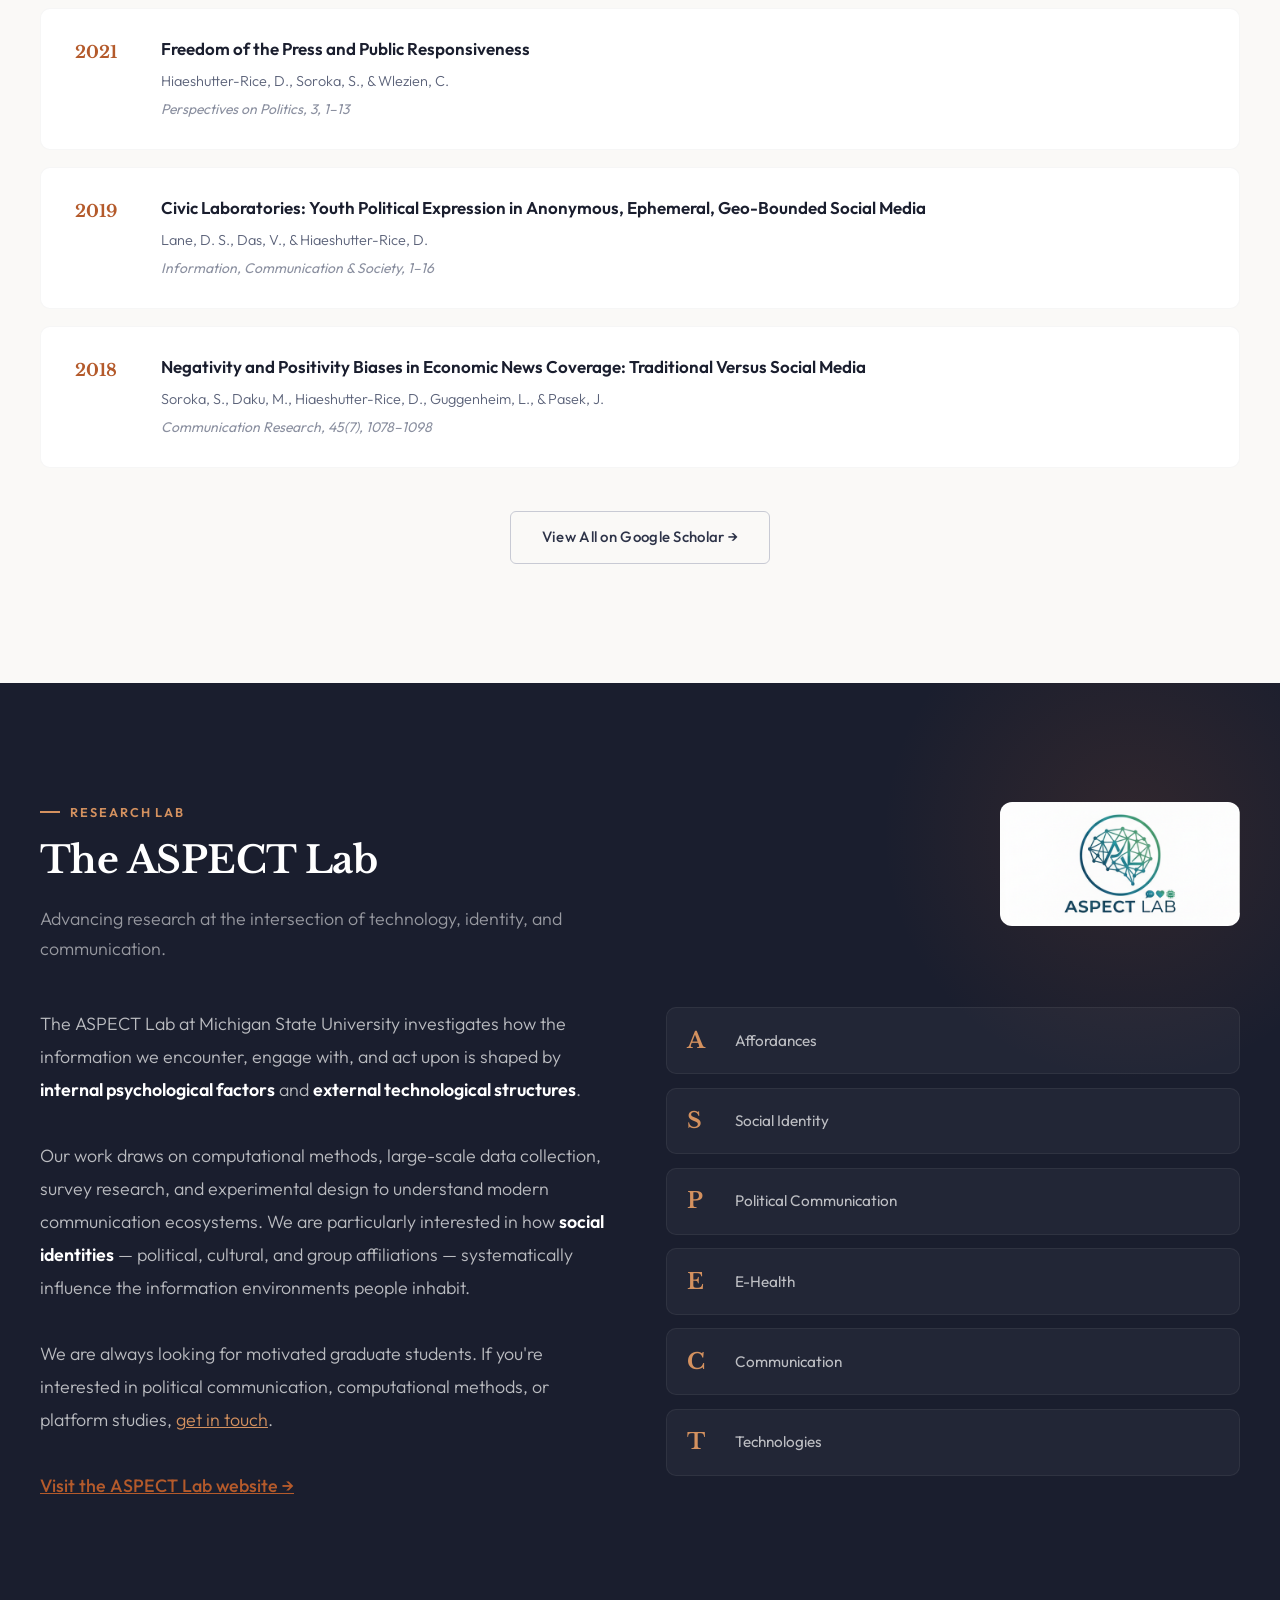
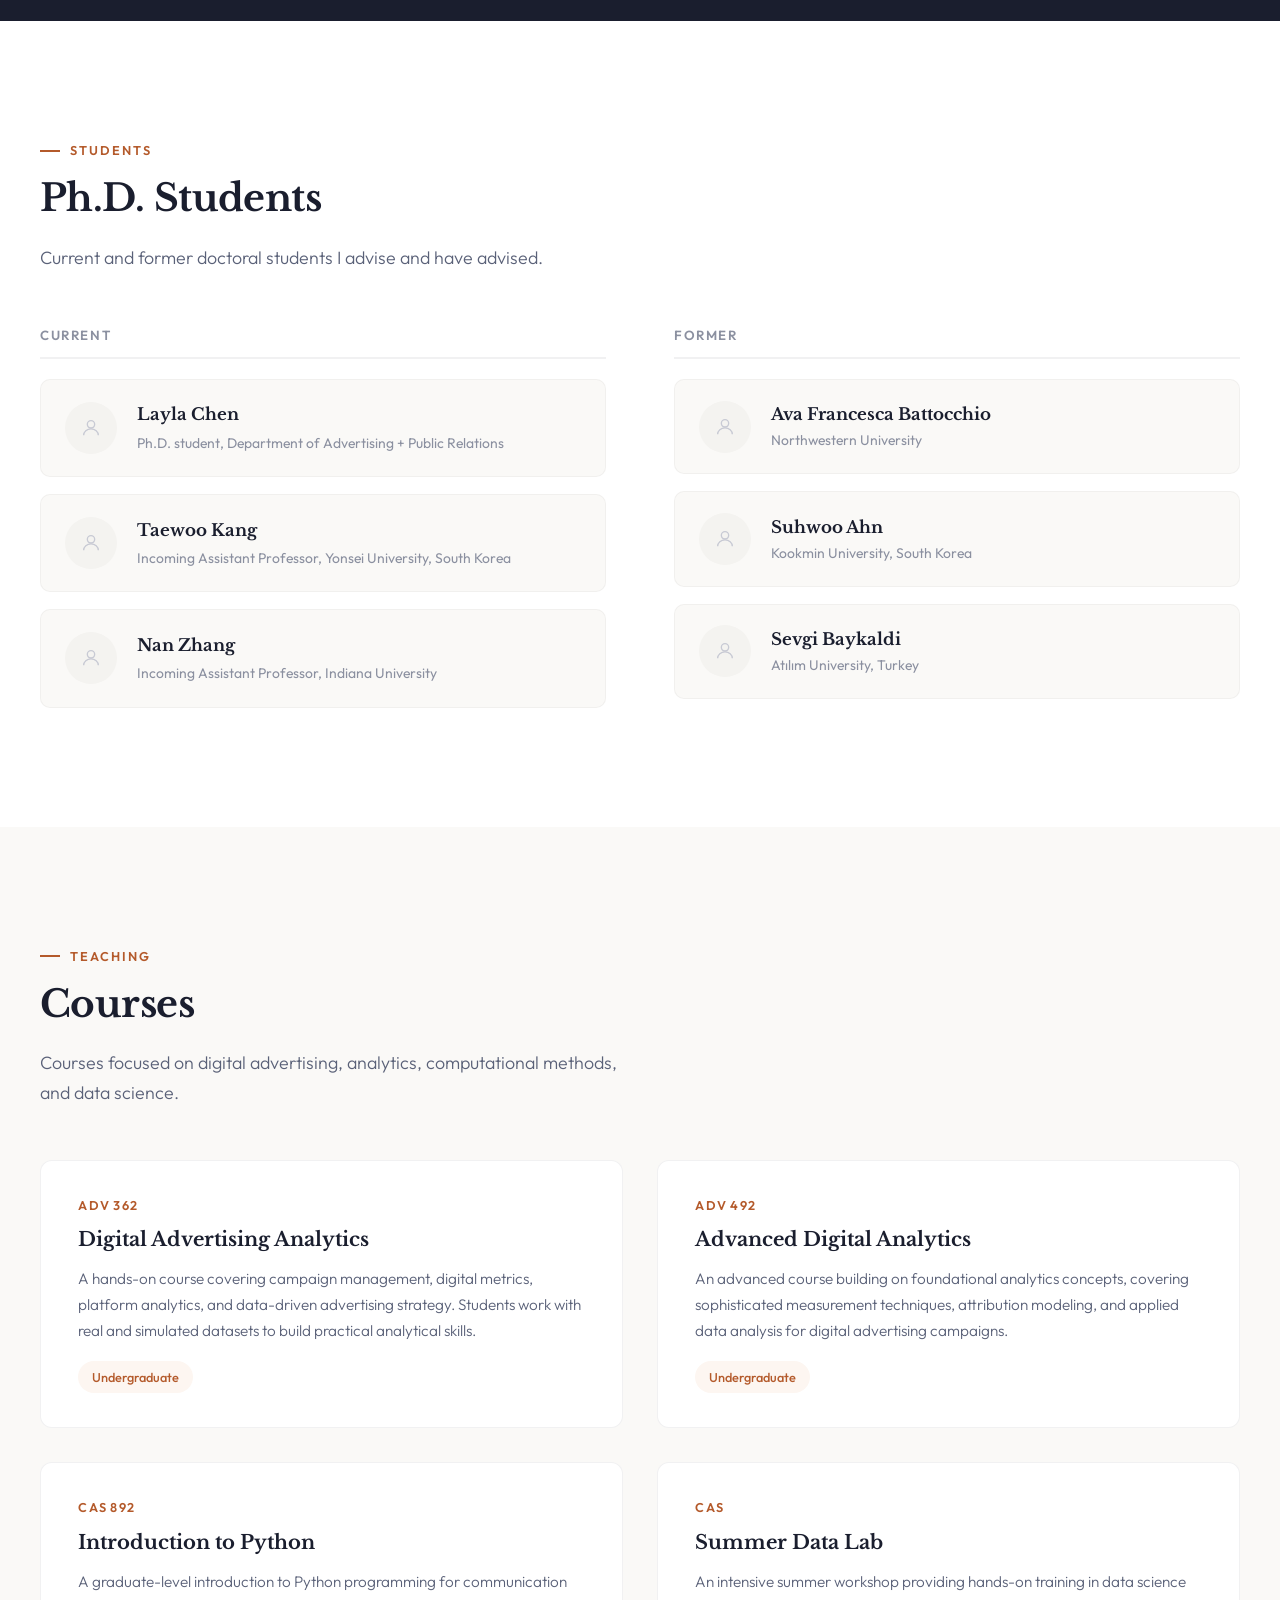
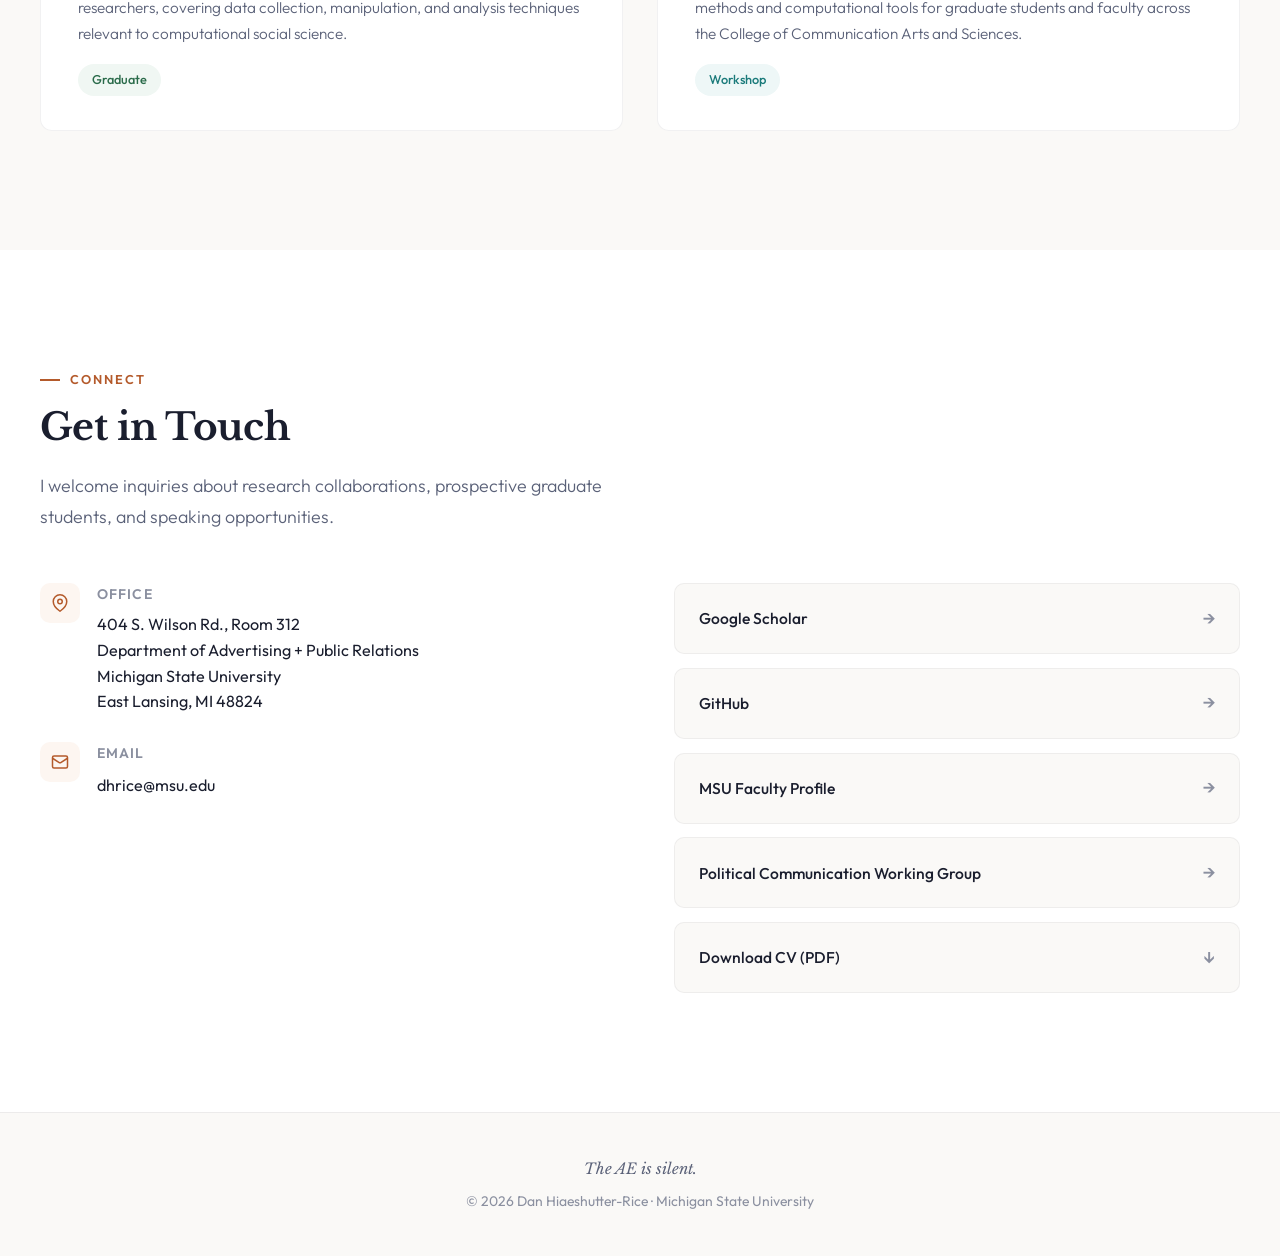
==== commit a6048197: "Add files via upload" ====
--- a/index.html
+++ b/index.html
@@ -223,33 +223,40 @@
 
   /* ─── LAB MEMBERS ─── */
   #members { background: var(--white); }
-  .members-grid { display: grid; grid-template-columns: repeat(4, 1fr); gap: 1.5rem; }
-  .member-card {
-    padding: 1.8rem 1.6rem; border: 1px solid rgba(26, 30, 46, 0.06); border-radius: 12px;
-    background: var(--paper); transition: all 0.3s ease; text-align: center;
-  }
-  .member-card:hover { box-shadow: 0 8px 24px rgba(26, 30, 46, 0.06); transform: translateY(-3px); }
-  .member-photo { width: 110px; height: 110px; border-radius: 50%; overflow: hidden; margin: 0 auto 1.2rem; background: var(--offwhite); }
-  .member-photo img { width: 100%; height: 100%; object-fit: cover; }
-  .member-photo-placeholder {
-    width: 100%; height: 100%; display: flex; align-items: center; justify-content: center;
-    color: var(--light);
-  }
-  .member-photo-placeholder svg { width: 40px; height: 40px; }
-  .member-name {
-    font-family: 'Libre Baskerville', serif; font-size: 1.05rem; font-weight: 700;
-    margin-bottom: 0.5rem; display: block;
-  }
-  .member-link { text-decoration: none; color: var(--ink); transition: color 0.25s; }
-  .member-link:hover { color: var(--accent); }
-  .member-role {
-    font-size: 0.75rem; font-weight: 600; letter-spacing: 0.08em; text-transform: uppercase;
-    margin-bottom: 0.6rem; display: inline-block; padding: 0.2rem 0.7rem; border-radius: 100px;
-  }
-  .member-role.phd { background: var(--accent-bg); color: var(--accent); }
-  .member-role.undergrad { background: var(--green-bg); color: var(--green); }
-  .member-desc { font-size: 0.85rem; color: var(--mid); font-weight: 300; line-height: 1.6; }
-  .member-status { font-size: 0.8rem; color: var(--muted); margin-top: 0.5rem; font-style: italic; }
+  .students-split { display: grid; grid-template-columns: 1fr 1fr; gap: 4rem; }
+  .students-group-label {
+    font-size: 0.78rem; font-weight: 600; letter-spacing: 0.12em; text-transform: uppercase;
+    color: var(--muted); margin-bottom: 1.2rem; padding-bottom: 0.6rem;
+    border-bottom: 2px solid rgba(26, 30, 46, 0.06);
+  }
+  .student-list { display: flex; flex-direction: column; gap: 1rem; }
+  .student-item {
+    display: flex; gap: 1.2rem; align-items: center; padding: 1.2rem 1.4rem;
+    background: var(--paper); border-radius: 10px; border: 1px solid rgba(26, 30, 46, 0.04);
+    transition: all 0.3s ease;
+  }
+  .student-item:hover { box-shadow: 0 4px 16px rgba(26, 30, 46, 0.05); transform: translateX(4px); }
+  .student-photo { width: 52px; height: 52px; border-radius: 50%; overflow: hidden; flex-shrink: 0; background: var(--offwhite); }
+  .student-photo img { width: 100%; height: 100%; object-fit: cover; }
+  .student-photo-placeholder {
+    width: 100%; height: 100%; display: flex; align-items: center; justify-content: center; color: var(--light);
+  }
+  .student-photo-placeholder svg { width: 22px; height: 22px; }
+  .student-info { flex: 1; }
+  .student-name { font-family: 'Libre Baskerville', serif; font-size: 0.98rem; font-weight: 700; margin-bottom: 0.2rem; }
+  .student-link { text-decoration: none; color: var(--ink); transition: color 0.25s; }
+  .student-link:hover { color: var(--accent); }
+  .student-role-tag {
+    font-size: 0.68rem; font-weight: 600; letter-spacing: 0.06em; text-transform: uppercase;
+    display: inline-block; padding: 0.15rem 0.6rem; border-radius: 100px; margin-bottom: 0.25rem;
+  }
+  .current-tag { background: var(--accent-bg); color: var(--accent); }
+  .committee-tag { background: #eef0f8; color: var(--slate); }
+  .student-desc { font-size: 0.82rem; color: var(--mid); font-weight: 300; }
+  .student-meta { font-size: 0.82rem; color: var(--mid); font-weight: 300; margin-bottom: 0.15rem; }
+  .student-now { font-size: 0.82rem; color: var(--muted); }
+  .where-now { color: var(--accent); text-decoration: none; font-weight: 500; }
+  .where-now:hover { text-decoration: underline; }
 
   /* ─── TEACHING ─── */
   #teaching { background: var(--paper); }
@@ -344,7 +351,7 @@
     .section-title { font-size: 1.7rem; }
     section { padding: 4rem 1.2rem; }
     .hero { padding: 5rem 1.2rem 3rem; }
-    .members-grid { grid-template-columns: 1fr 1fr; }
+    .members-grid, .students-split { grid-template-columns: 1fr; }
   }
 </style>
 </head>
@@ -361,7 +368,7 @@
       <li><a href="#research">Research</a></li>
       <li><a href="#publications">Publications</a></li>
       <li><a href="#lab">ASPECT Lab</a></li>
-      <li><a href="#members">Lab Members</a></li>
+      <li><a href="#members">Students</a></li>
       <li><a href="#teaching">Teaching</a></li>
       <li><a href="#contact">Contact</a></li>
       <li><a href="hiaeshutter-rice_CV.pdf" class="btn btn-outline" style="padding:0.5rem 1.2rem;border-radius:100px;" target="_blank">Download CV</a></li>
@@ -625,6 +632,8 @@
         <p>Our work draws on computational methods, large-scale data collection, survey research, and experimental design to understand modern communication ecosystems. We are particularly interested in how <strong>social identities</strong> — political, cultural, and group affiliations — systematically influence the information environments people inhabit.</p>
         <br>
         <p>We are always looking for motivated graduate students. If you're interested in political communication, computational methods, or platform studies, <a href="#contact">get in touch</a>.</p>
+        <br>
+        <p><a href="https://aspect.dhrice.org" style="color:var(--accent);font-weight:500;text-decoration:underline;">Visit the ASPECT Lab website →</a></p>
       </div>
       <div class="lab-right reveal">
         <div class="lab-acronym">
@@ -658,64 +667,101 @@
   </div>
 </section>
 
-<!-- ─── LAB MEMBERS ─── -->
+<!-- ─── STUDENTS ─── -->
 <section id="members">
   <div class="container">
-    <div class="section-label">Lab Members</div>
-    <h2 class="section-title">ASPECT Lab People</h2>
-    <p class="section-subtitle">The people behind the research.</p>
-
-    <div class="members-grid">
-
-      <div class="member-card reveal">
-        <div class="member-photo">
-          <div class="member-photo-placeholder">
-            <svg viewBox="0 0 24 24" fill="none" stroke="currentColor" stroke-width="1.5"><circle cx="12" cy="8" r="4"/><path d="M4 20c0-4 3.6-7 8-7s8 3 8 7"/></svg>
-          </div>
-          <!-- Replace placeholder above with: <img src="layla-chen.png" alt="Layla Chen"> -->
-        </div>
-        <div class="member-role phd">Ph.D. Student</div>
-        <a href="#" class="member-name member-link">Layla Chen</a>
-        <div class="member-desc">Ph.D. student, Department of Advertising + Public Relations. Research interests in political communication and computational methods.</div>
-      </div>
-
-      <div class="member-card reveal">
-        <div class="member-photo">
-          <div class="member-photo-placeholder">
-            <svg viewBox="0 0 24 24" fill="none" stroke="currentColor" stroke-width="1.5"><circle cx="12" cy="8" r="4"/><path d="M4 20c0-4 3.6-7 8-7s8 3 8 7"/></svg>
-          </div>
-          <!-- Replace placeholder above with: <img src="lael-falde.png" alt="Lael Falde"> -->
-        </div>
-        <div class="member-role undergrad">Undergraduate Researcher</div>
-        <a href="#" class="member-name member-link">Lael Falde</a>
-        <div class="member-desc">Undergraduate research assistant, ASPECT Lab.</div>
-      </div>
-
-      <div class="member-card reveal">
-        <div class="member-photo">
-          <div class="member-photo-placeholder">
-            <svg viewBox="0 0 24 24" fill="none" stroke="currentColor" stroke-width="1.5"><circle cx="12" cy="8" r="4"/><path d="M4 20c0-4 3.6-7 8-7s8 3 8 7"/></svg>
-          </div>
-          <!-- Replace placeholder above with: <img src="sam-radke.png" alt="Sam Radke"> -->
-        </div>
-        <div class="member-role undergrad">Undergraduate Researcher</div>
-        <a href="#" class="member-name member-link">Sam Radke</a>
-        <div class="member-desc">Undergraduate research assistant, ASPECT Lab.</div>
-      </div>
-
-      <div class="member-card reveal">
-        <div class="member-photo">
-          <div class="member-photo-placeholder">
-            <svg viewBox="0 0 24 24" fill="none" stroke="currentColor" stroke-width="1.5"><circle cx="12" cy="8" r="4"/><path d="M4 20c0-4 3.6-7 8-7s8 3 8 7"/></svg>
-          </div>
-          <!-- Replace placeholder above with: <img src="kaylee-imo.png" alt="Kaylee Imo"> -->
-        </div>
-        <div class="member-role undergrad">Undergraduate Researcher</div>
-        <a href="#" class="member-name member-link">Kaylee Imo</a>
-        <div class="member-desc">Undergraduate research assistant, ASPECT Lab.</div>
-      </div>
-
-    </div>
+    <div class="section-label">Students</div>
+    <h2 class="section-title">Ph.D. Students</h2>
+    <p class="section-subtitle">Current and former doctoral students I advise and have advised.</p>
+
+    <div class="students-split">
+      <div>
+        <div class="students-group-label">Current</div>
+        <div class="student-list">
+
+          <div class="student-item reveal">
+            <div class="student-photo">
+              <div class="student-photo-placeholder">
+                <svg viewBox="0 0 24 24" fill="none" stroke="currentColor" stroke-width="1.5"><circle cx="12" cy="8" r="4"/><path d="M4 20c0-4 3.6-7 8-7s8 3 8 7"/></svg>
+              </div>
+            </div>
+            <div class="student-info">
+              <div class="student-name">Layla Chen</div>
+              <div class="student-now">Ph.D. student, Department of Advertising + Public Relations</div>
+            </div>
+          </div>
+
+          <div class="student-item reveal">
+            <div class="student-photo">
+              <div class="student-photo-placeholder">
+                <svg viewBox="0 0 24 24" fill="none" stroke="currentColor" stroke-width="1.5"><circle cx="12" cy="8" r="4"/><path d="M4 20c0-4 3.6-7 8-7s8 3 8 7"/></svg>
+              </div>
+            </div>
+            <div class="student-info">
+              <div class="student-name">Taewoo Kang</div>
+              <div class="student-now">Incoming Assistant Professor, Yonsei University, South Korea</div>
+            </div>
+          </div>
+
+          <div class="student-item reveal">
+            <div class="student-photo">
+              <div class="student-photo-placeholder">
+                <svg viewBox="0 0 24 24" fill="none" stroke="currentColor" stroke-width="1.5"><circle cx="12" cy="8" r="4"/><path d="M4 20c0-4 3.6-7 8-7s8 3 8 7"/></svg>
+              </div>
+            </div>
+            <div class="student-info">
+              <div class="student-name">Nan Zhang</div>
+              <div class="student-now">Incoming Assistant Professor, Indiana University</div>
+            </div>
+          </div>
+
+        </div>
+      </div>
+
+      <div>
+        <div class="students-group-label">Former</div>
+        <div class="student-list">
+
+          <div class="student-item reveal">
+            <div class="student-photo">
+              <div class="student-photo-placeholder">
+                <svg viewBox="0 0 24 24" fill="none" stroke="currentColor" stroke-width="1.5"><circle cx="12" cy="8" r="4"/><path d="M4 20c0-4 3.6-7 8-7s8 3 8 7"/></svg>
+              </div>
+            </div>
+            <div class="student-info">
+              <a href="https://afbat.co/" target="_blank" class="student-name student-link">Ava Francesca Battocchio</a>
+              <div class="student-now">Northwestern University</div>
+            </div>
+          </div>
+
+          <div class="student-item reveal">
+            <div class="student-photo">
+              <div class="student-photo-placeholder">
+                <svg viewBox="0 0 24 24" fill="none" stroke="currentColor" stroke-width="1.5"><circle cx="12" cy="8" r="4"/><path d="M4 20c0-4 3.6-7 8-7s8 3 8 7"/></svg>
+              </div>
+            </div>
+            <div class="student-info">
+              <a href="https://suhwooahn.github.io/" target="_blank" class="student-name student-link">Suhwoo Ahn</a>
+              <div class="student-now">Kookmin University, South Korea</div>
+            </div>
+          </div>
+
+          <div class="student-item reveal">
+            <div class="student-photo">
+              <div class="student-photo-placeholder">
+                <svg viewBox="0 0 24 24" fill="none" stroke="currentColor" stroke-width="1.5"><circle cx="12" cy="8" r="4"/><path d="M4 20c0-4 3.6-7 8-7s8 3 8 7"/></svg>
+              </div>
+            </div>
+            <div class="student-info">
+              <a href="https://www.atilim.edu.tr/en/pr/page/2132/academic-staff" target="_blank" class="student-name student-link">Sevgi Baykaldi</a>
+              <div class="student-now">Atılım University, Turkey</div>
+            </div>
+          </div>
+
+        </div>
+      </div>
+    </div>
+
   </div>
 </section>
 
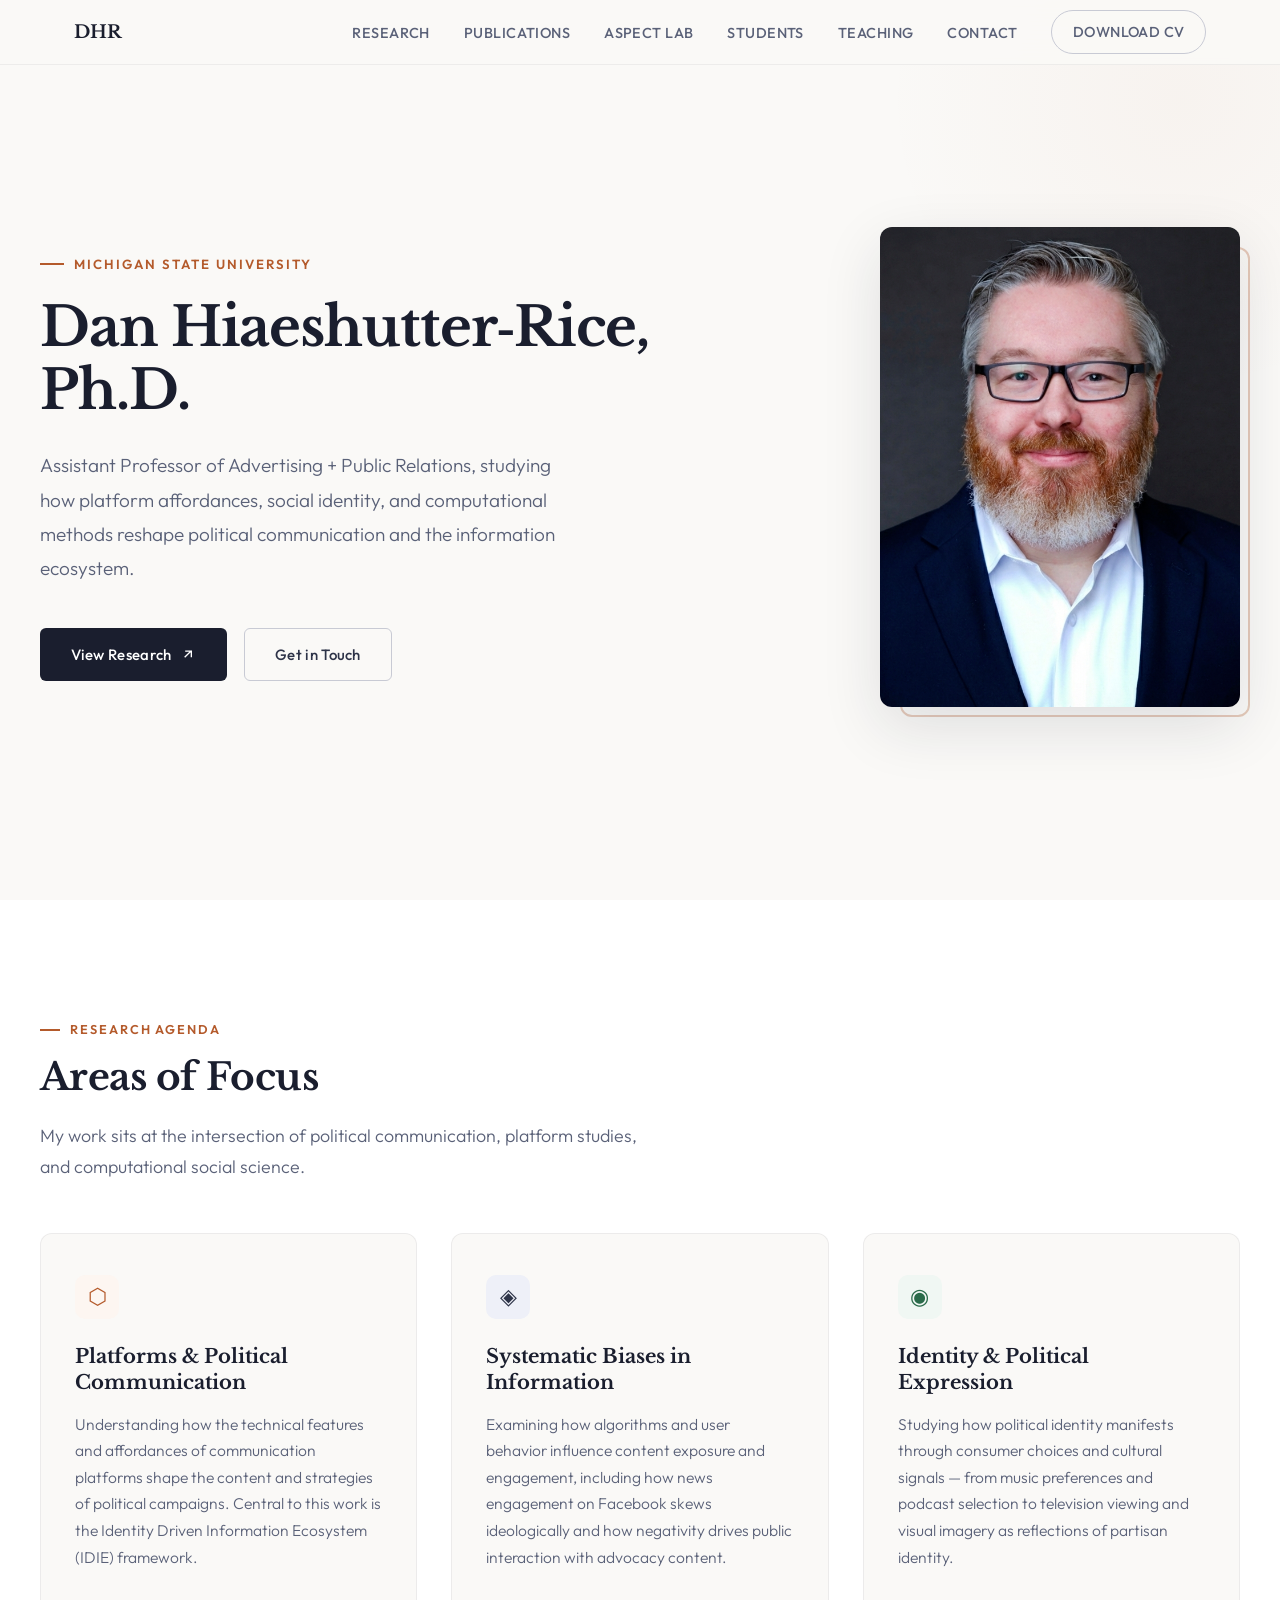
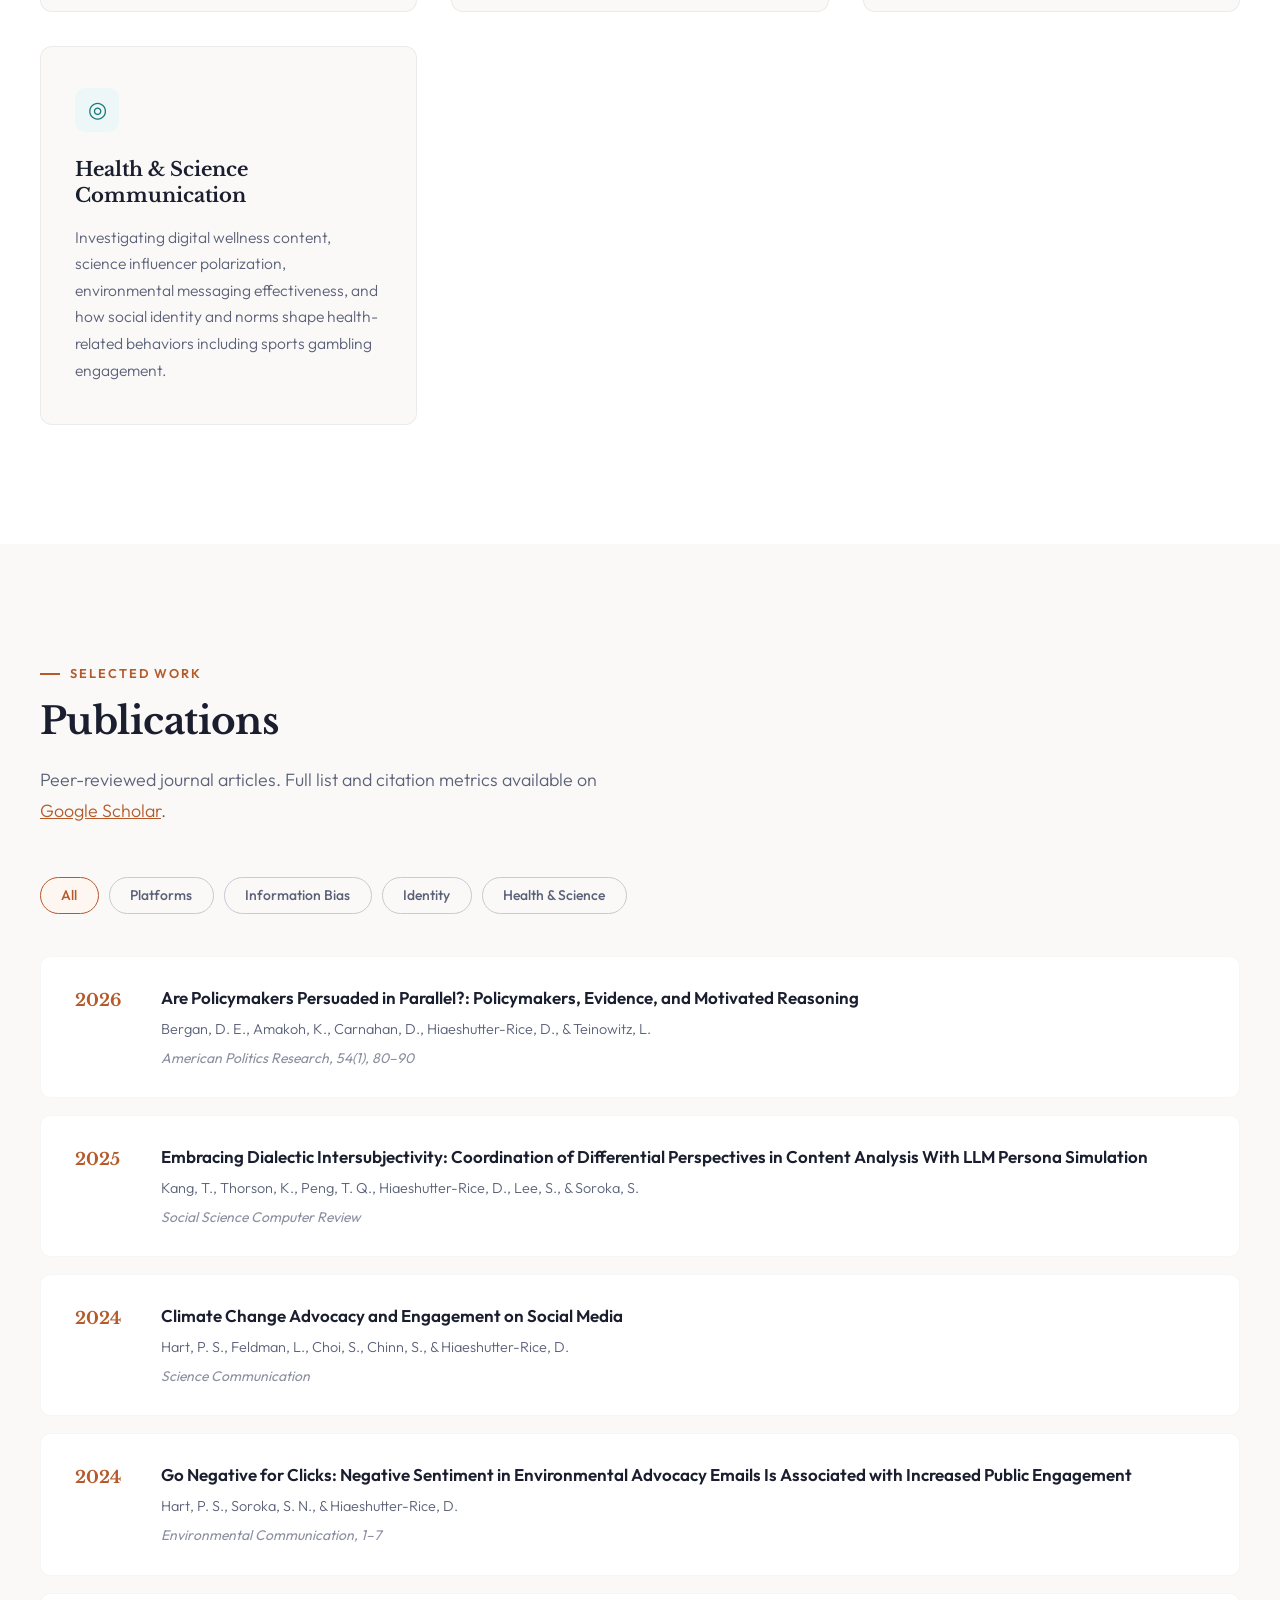
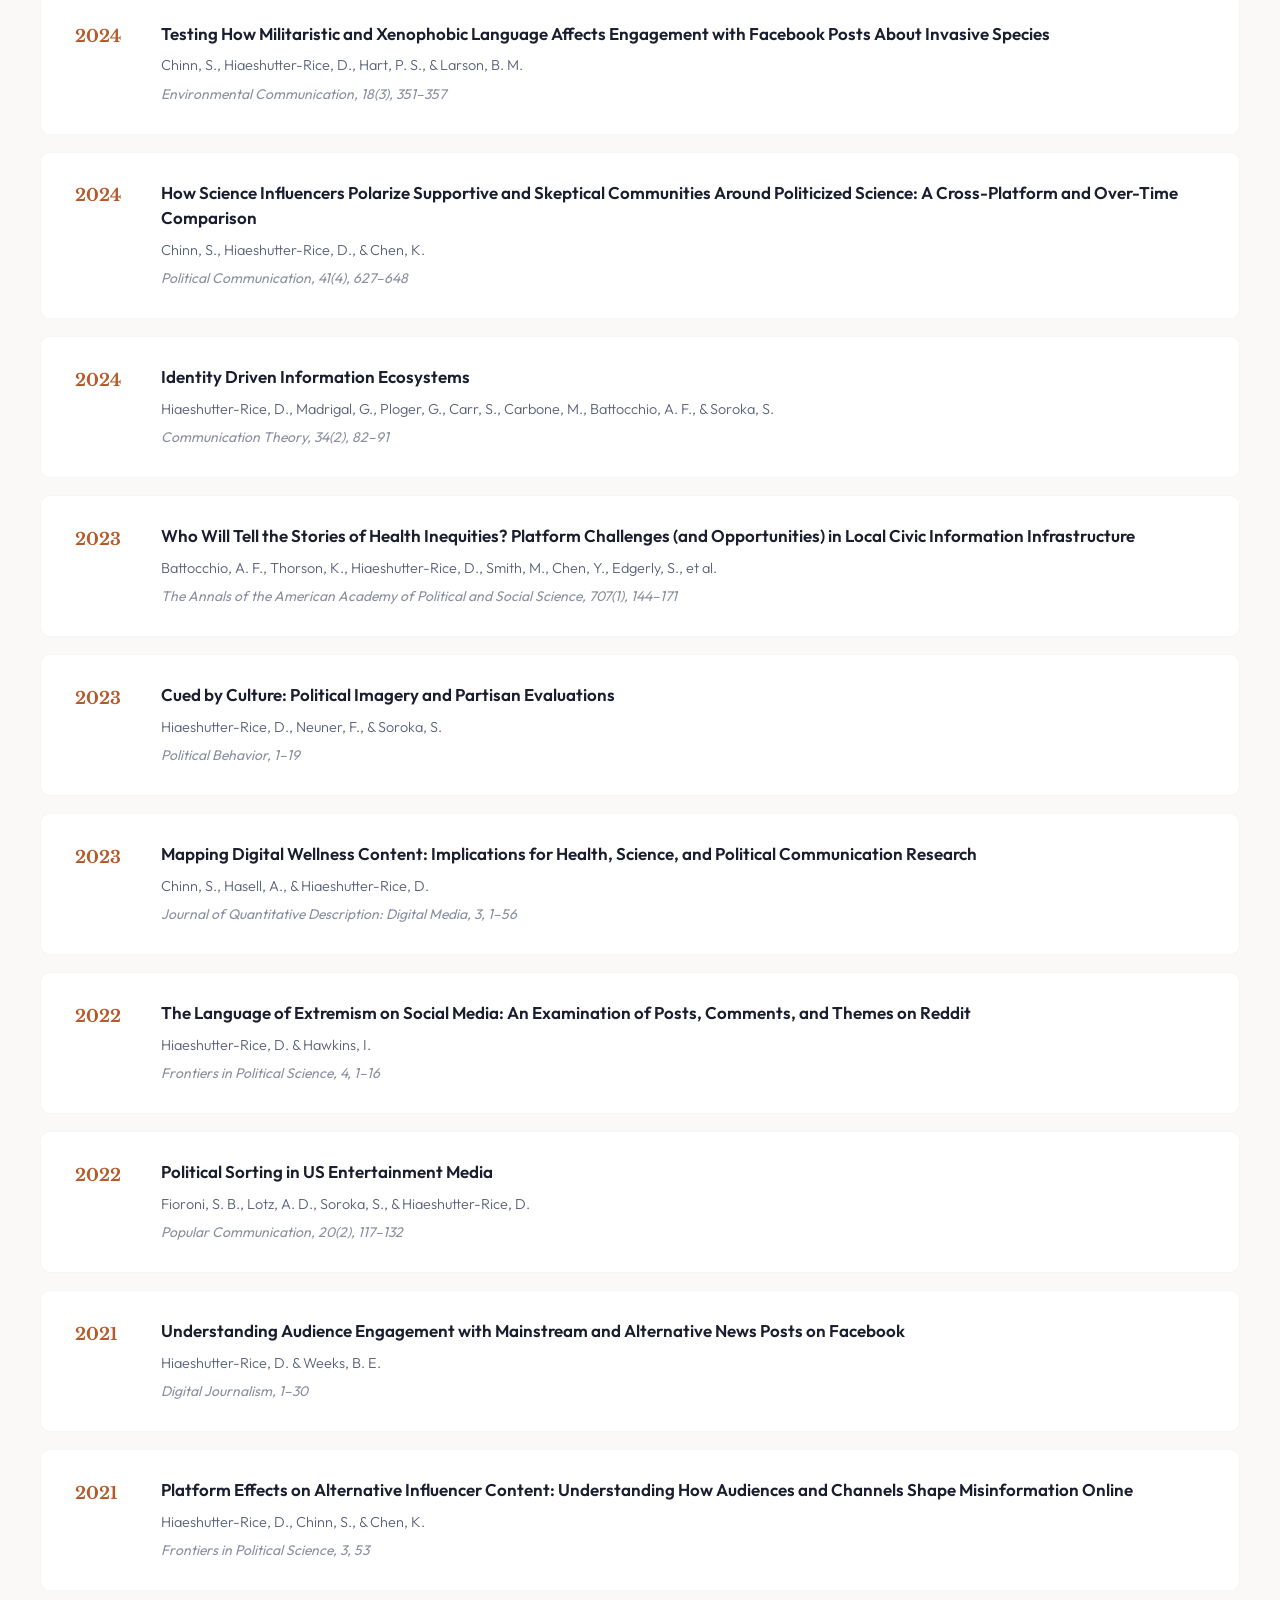
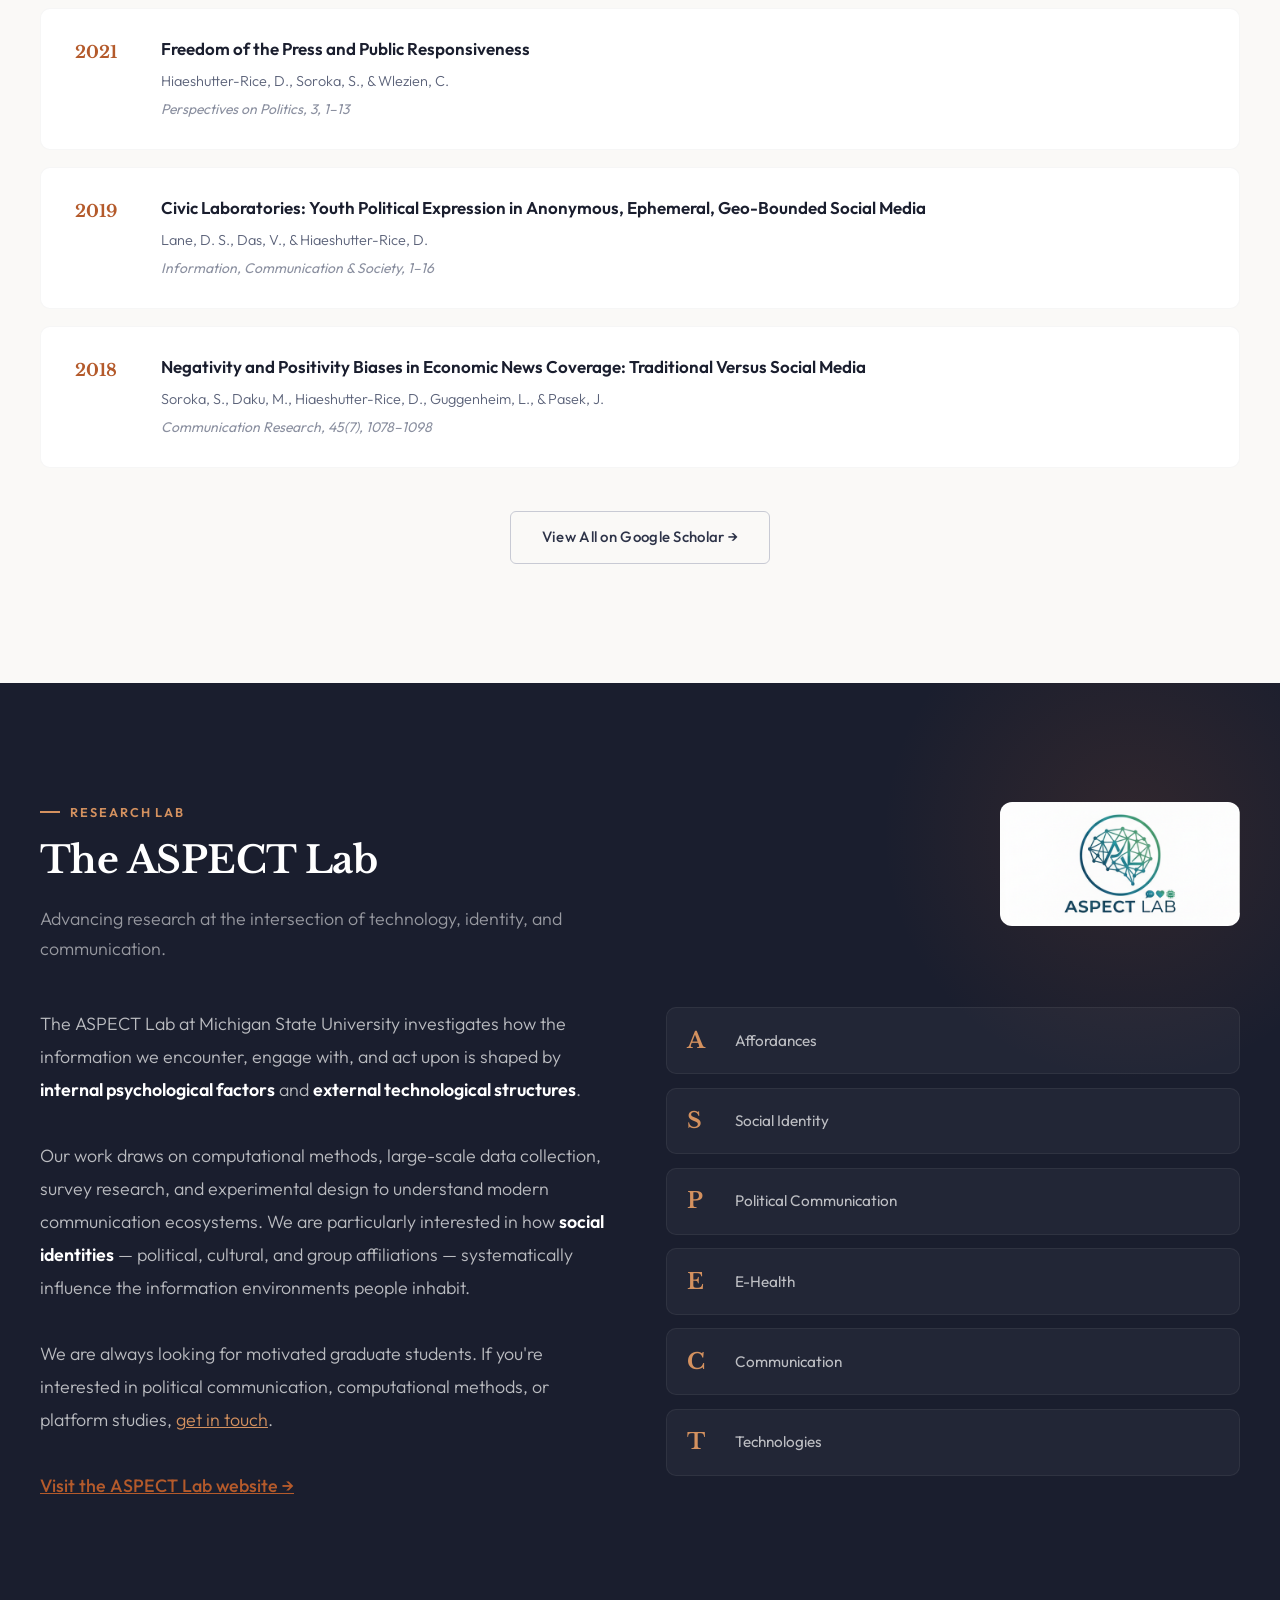
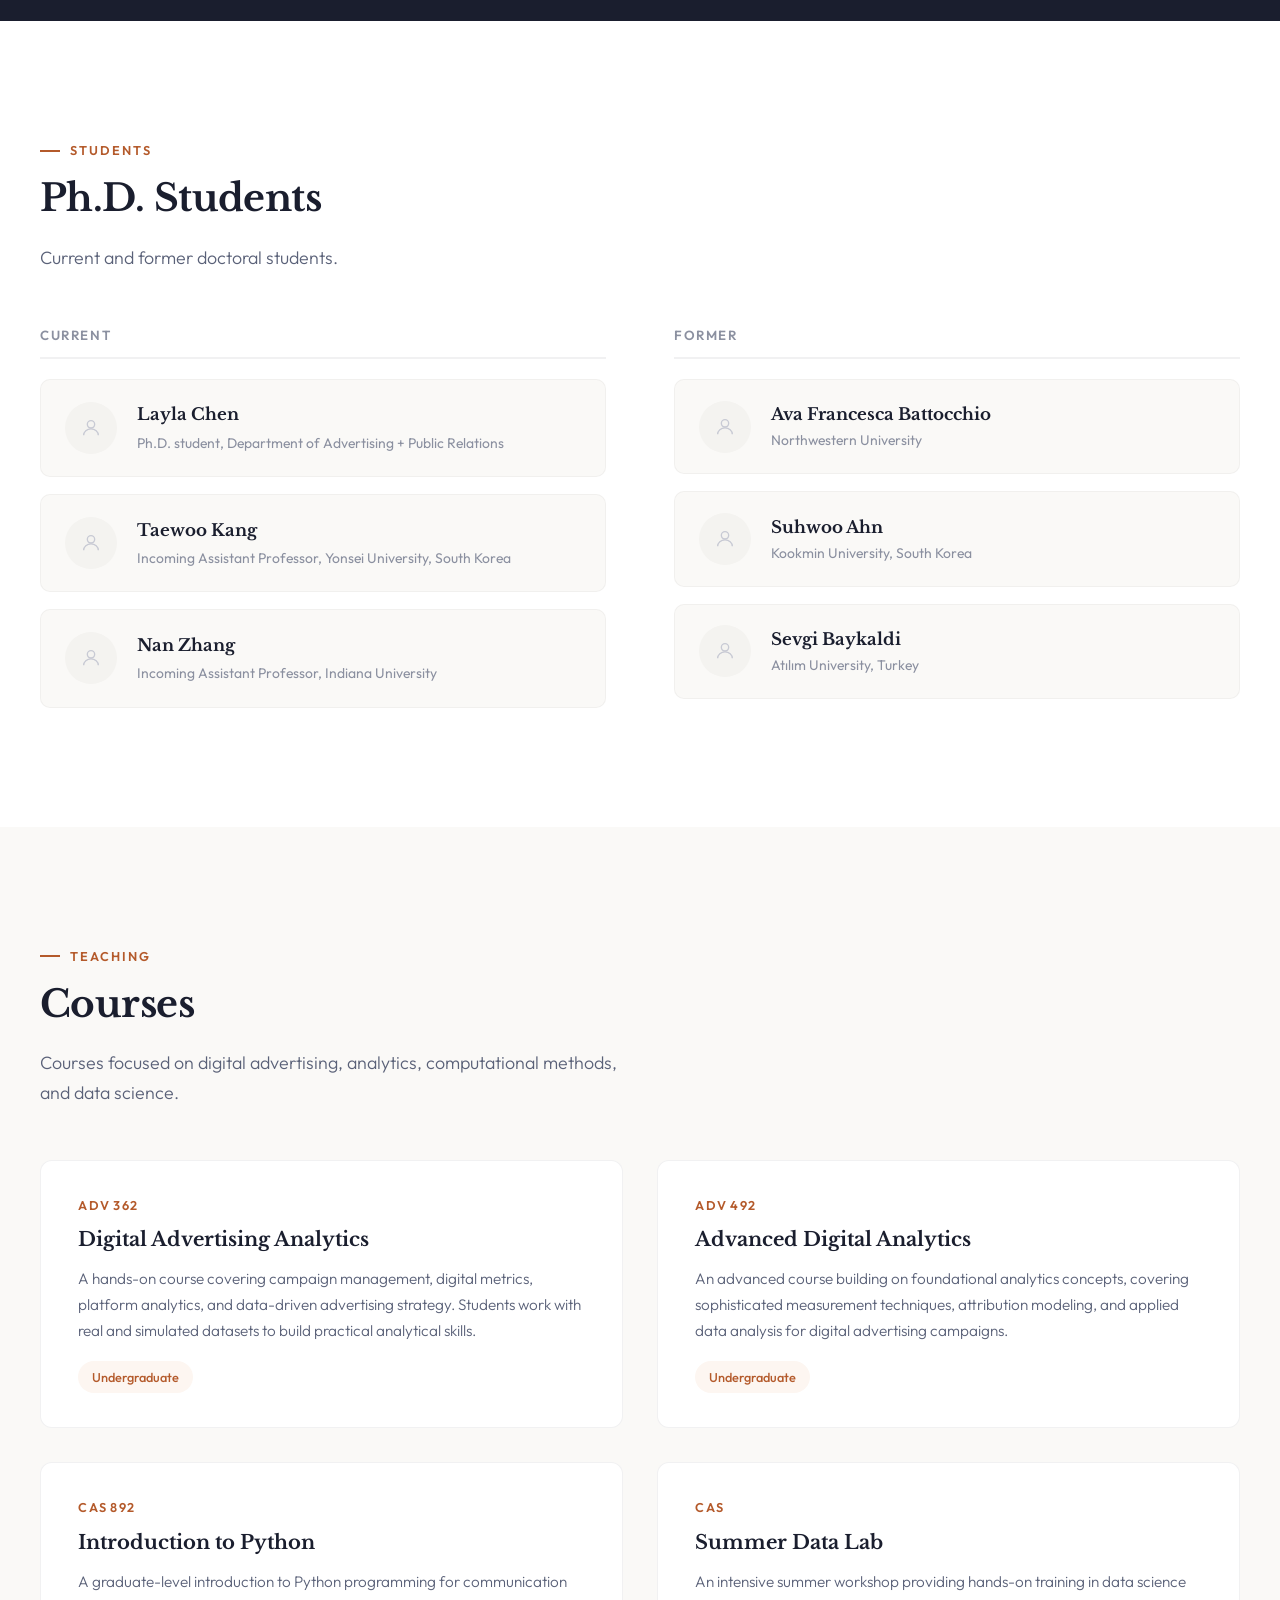
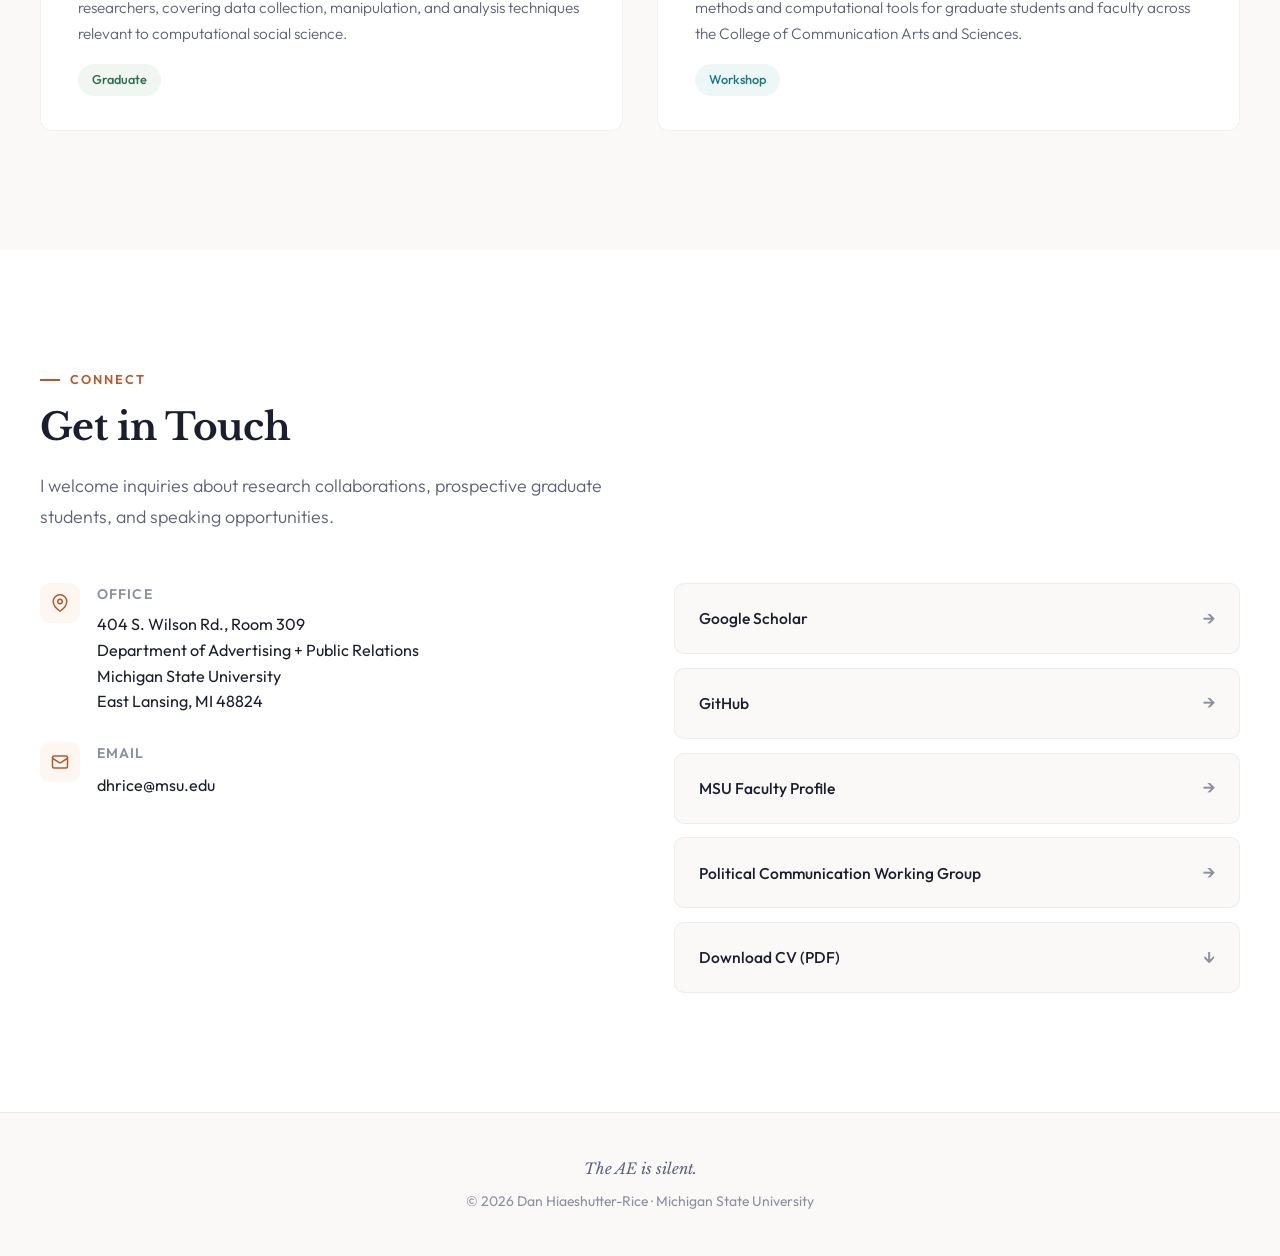
==== commit ff08264e: "Update index.html" ====
--- a/index.html
+++ b/index.html
@@ -672,7 +672,7 @@
   <div class="container">
     <div class="section-label">Students</div>
     <h2 class="section-title">Ph.D. Students</h2>
-    <p class="section-subtitle">Current and former doctoral students I advise and have advised.</p>
+    <p class="section-subtitle">Current and former doctoral students.</p>
 
     <div class="students-split">
       <div>
@@ -816,7 +816,7 @@
           </div>
           <div class="contact-detail">
             <h4>Office</h4>
-            <p>404 S. Wilson Rd., Room 312<br>Department of Advertising + Public Relations<br>Michigan State University<br>East Lansing, MI 48824</p>
+            <p>404 S. Wilson Rd., Room 309<br>Department of Advertising + Public Relations<br>Michigan State University<br>East Lansing, MI 48824</p>
           </div>
         </div>
         <div class="contact-item">
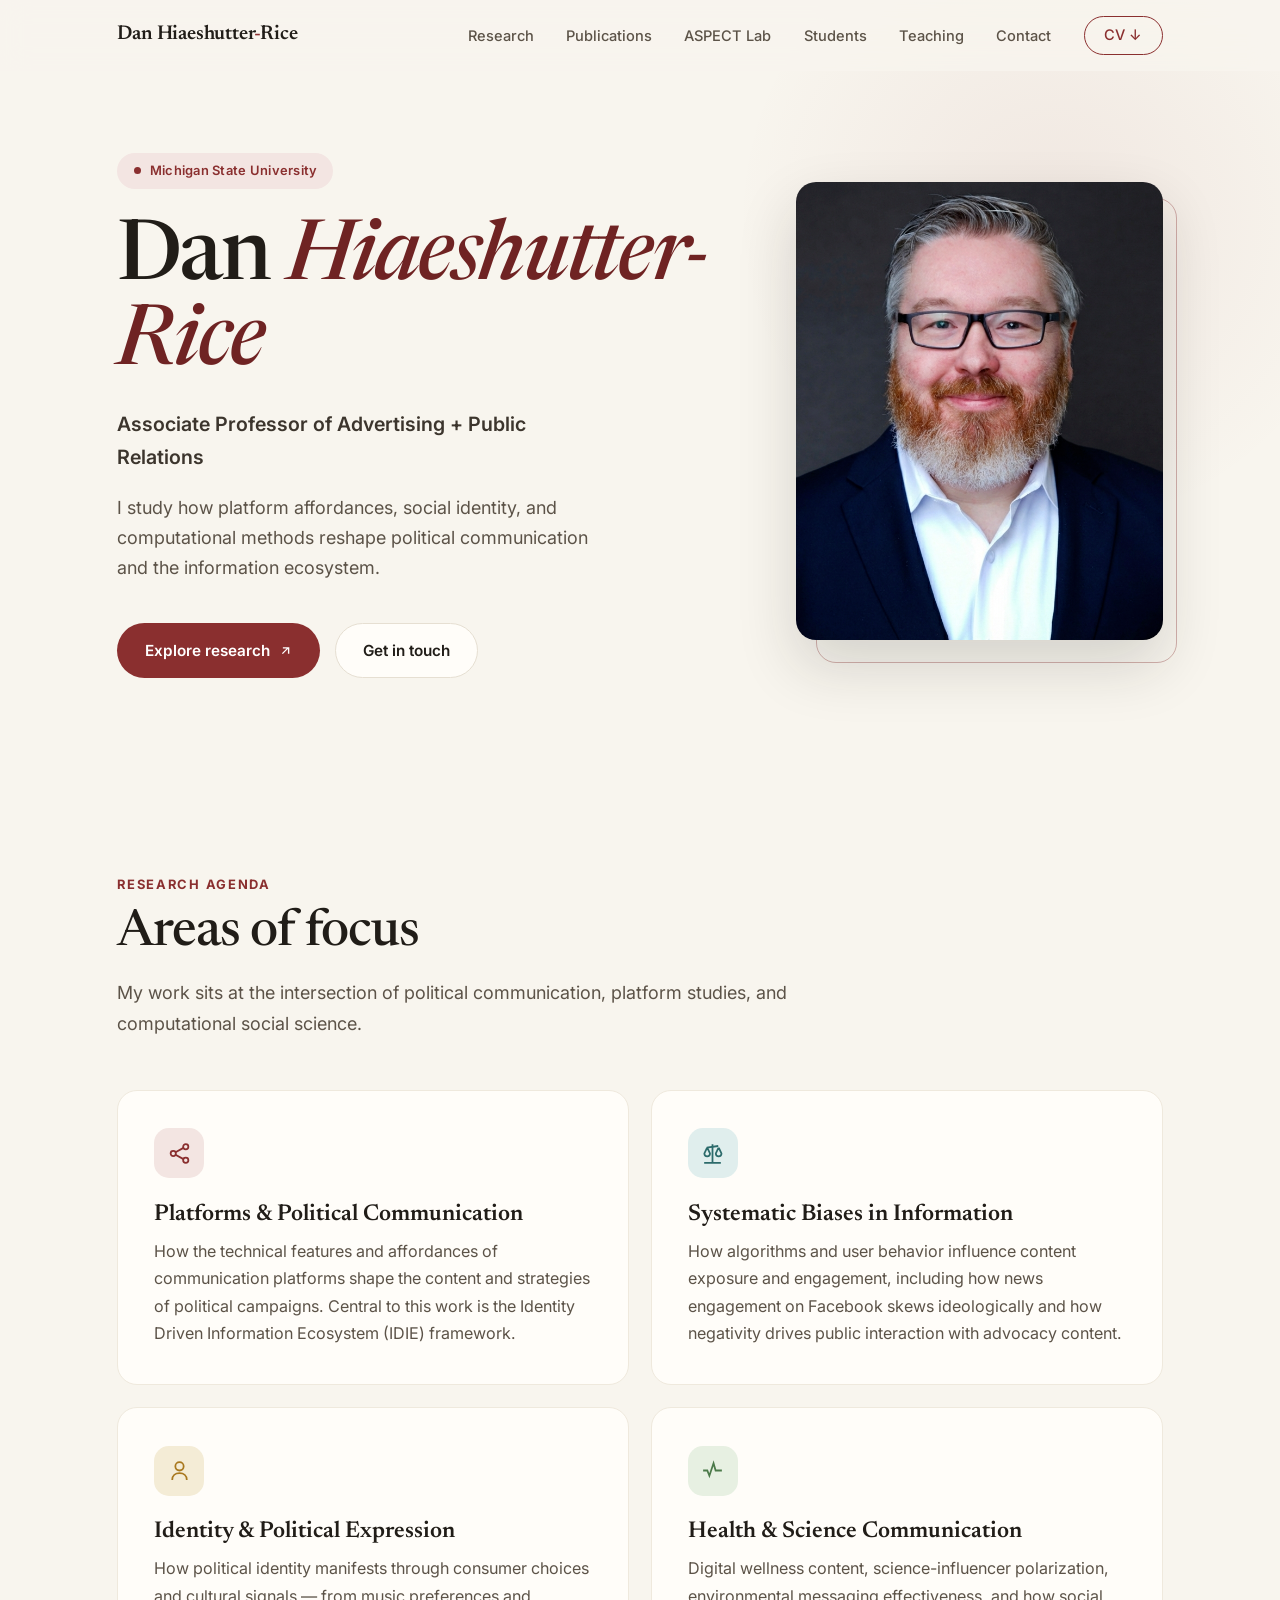
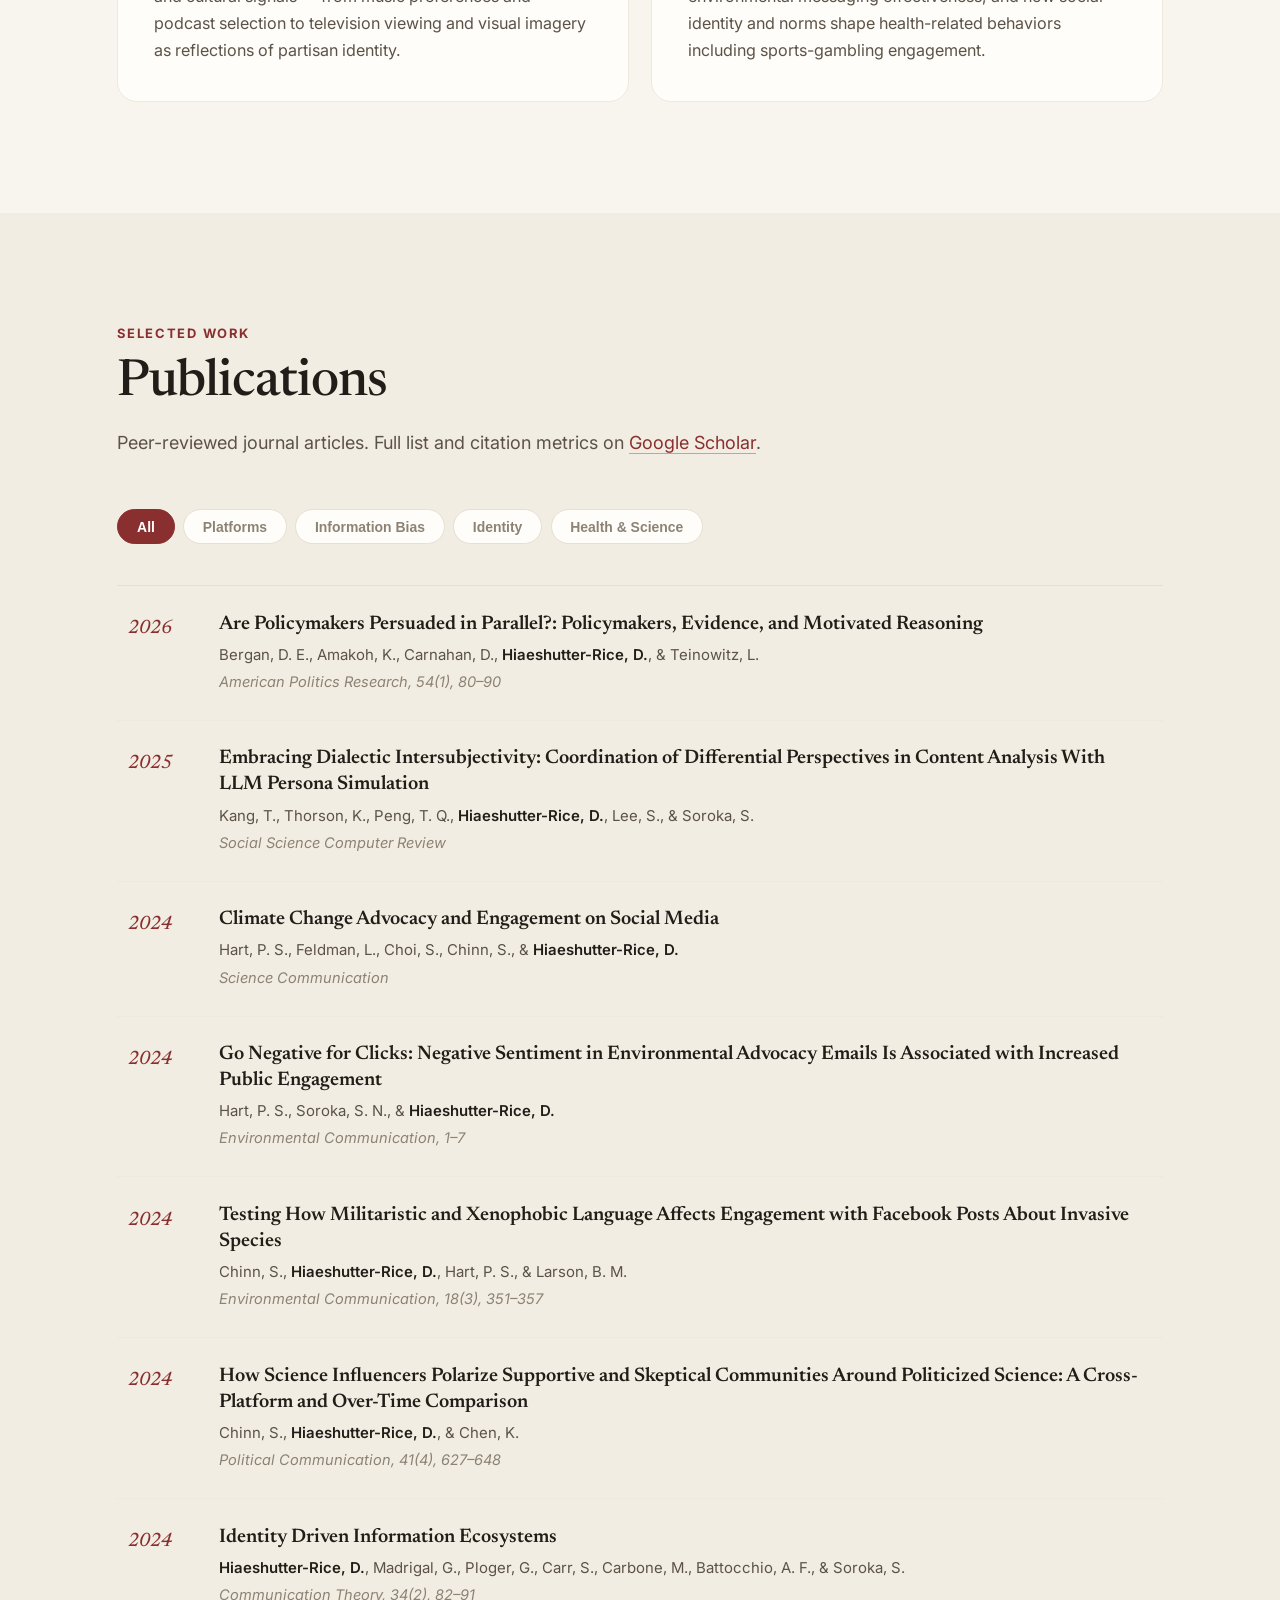
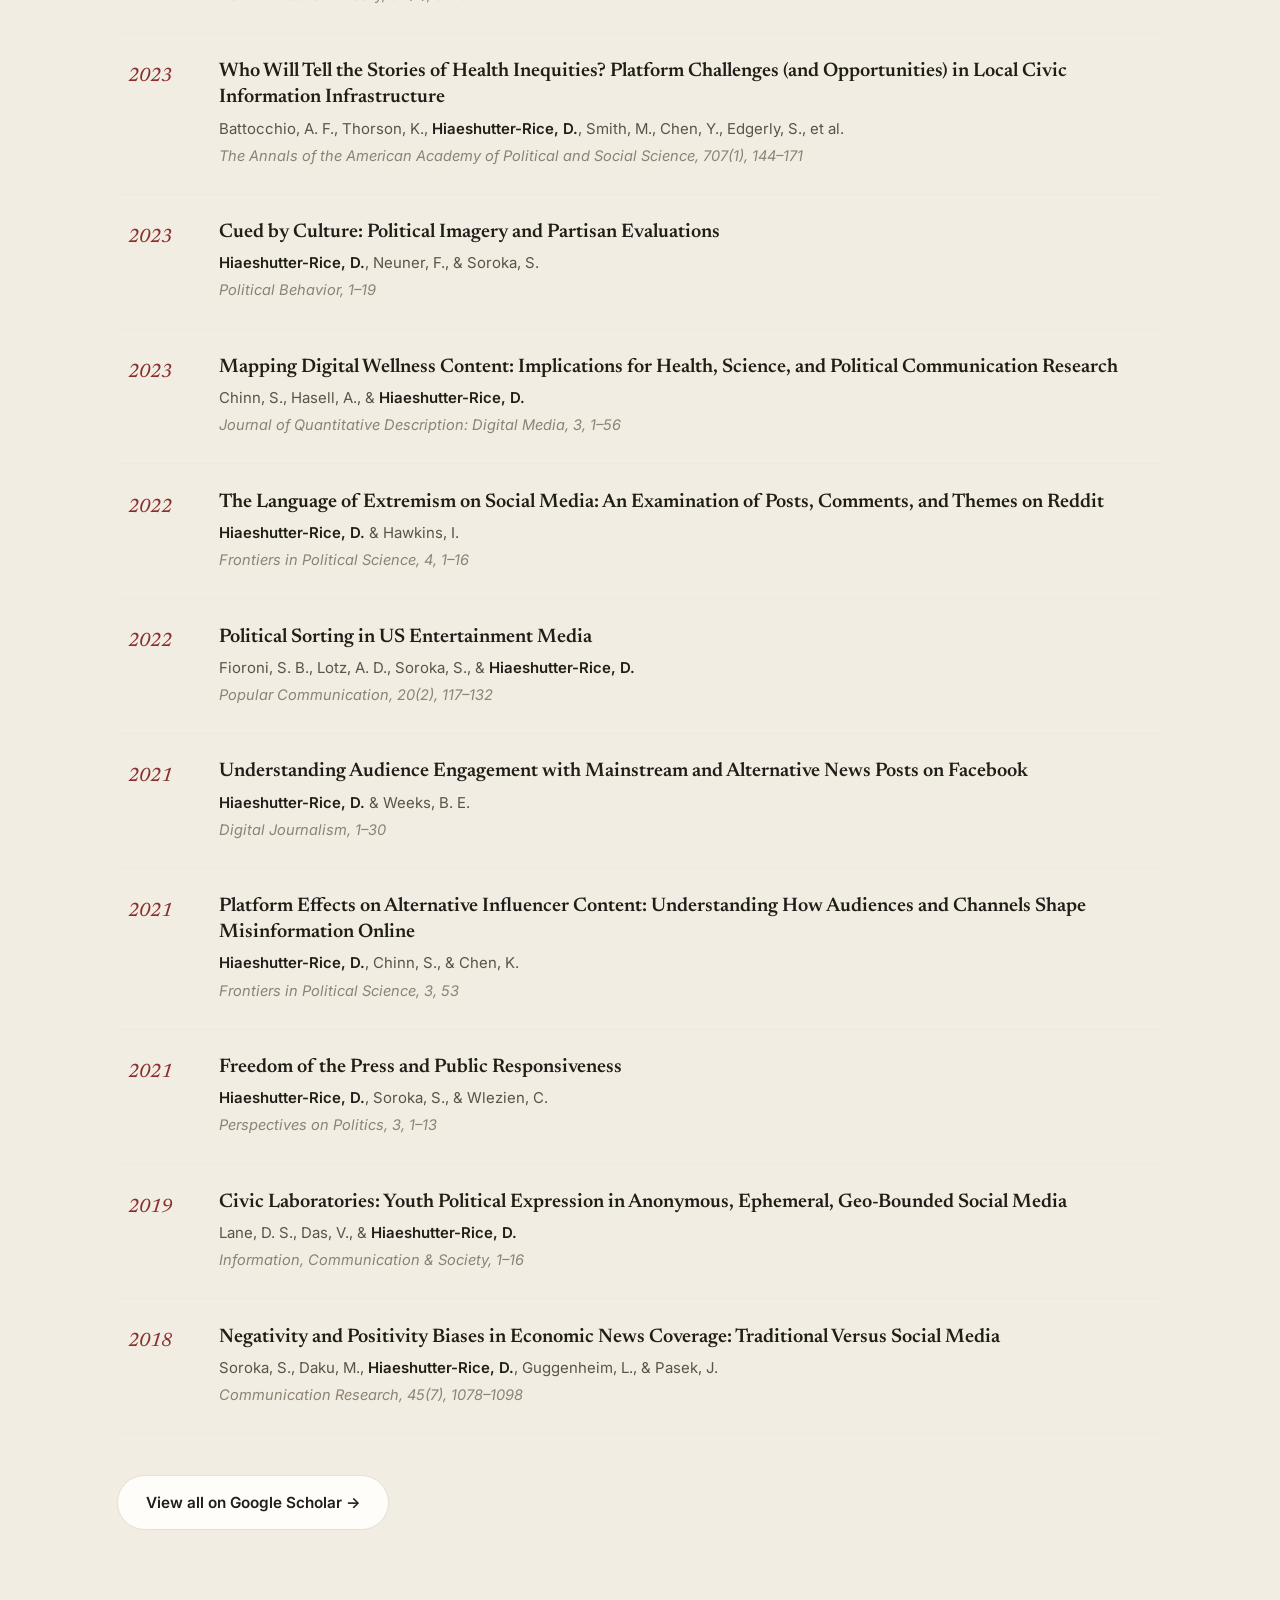
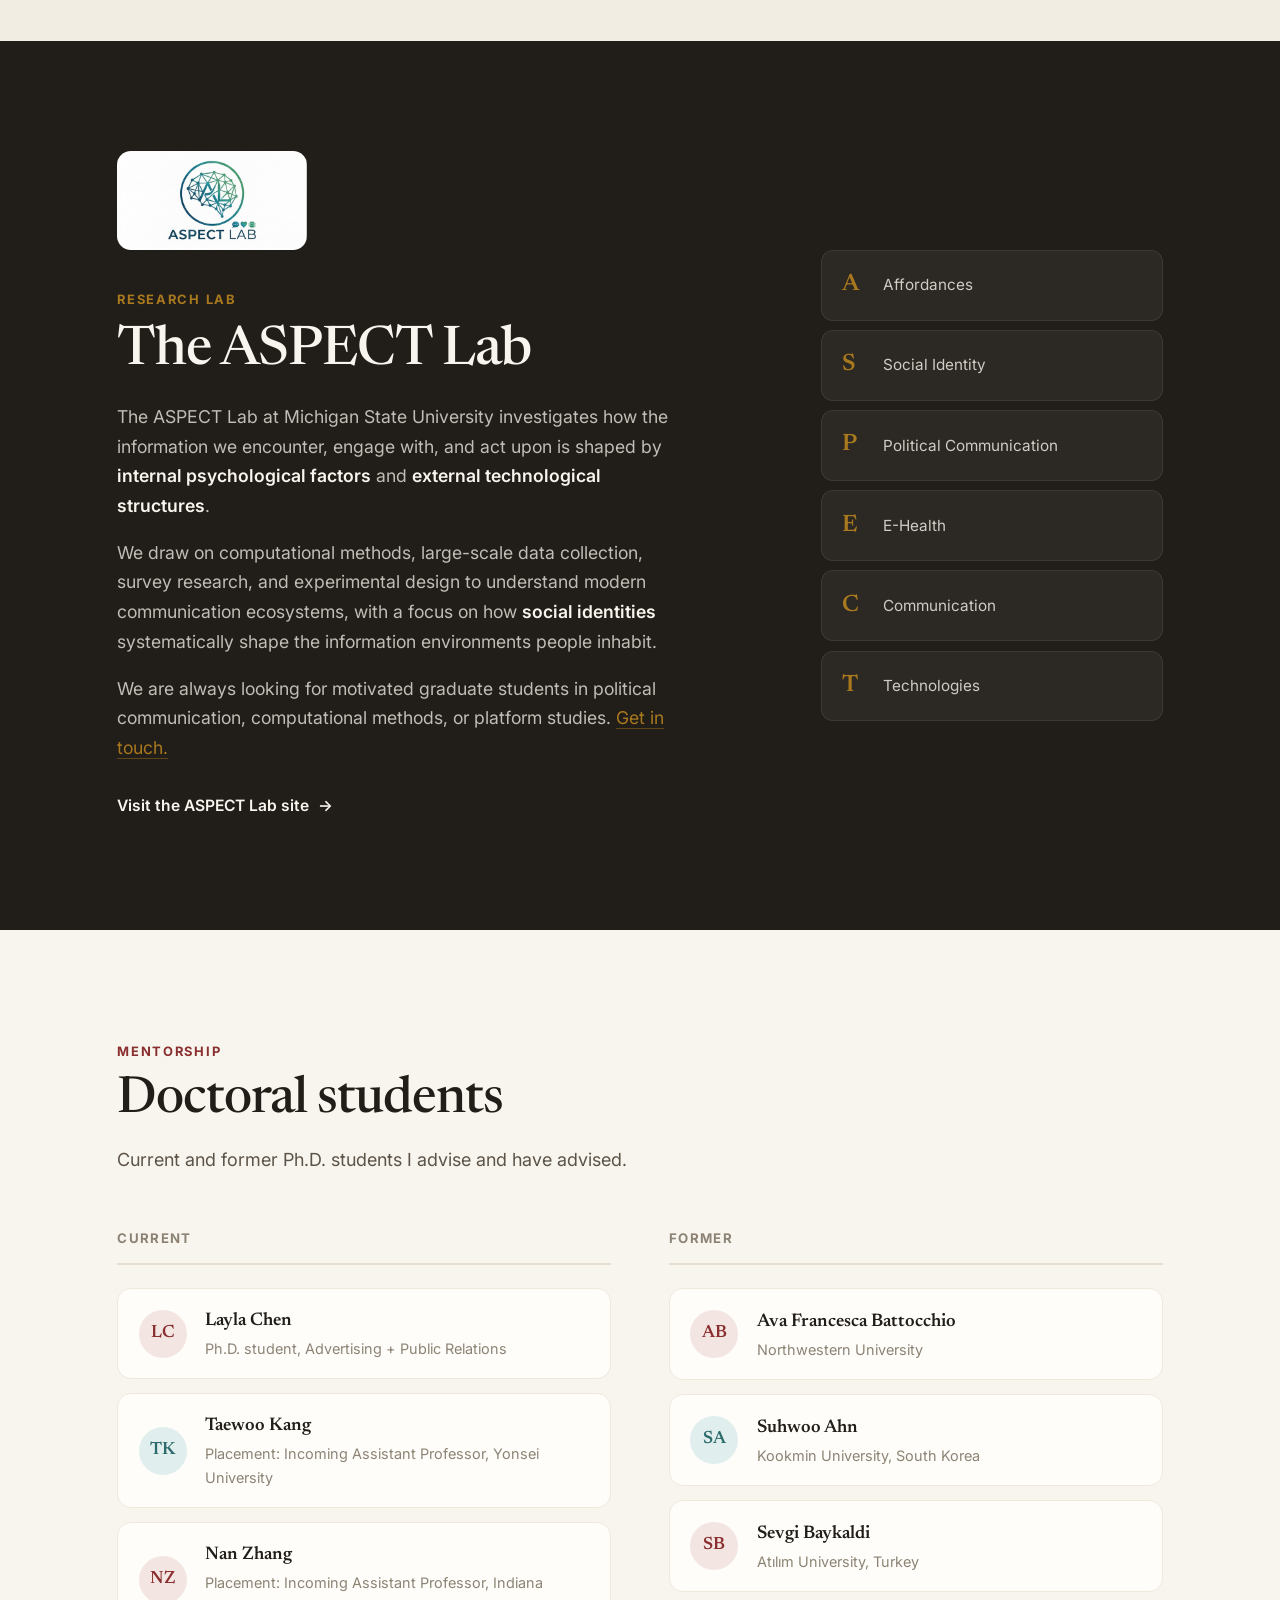
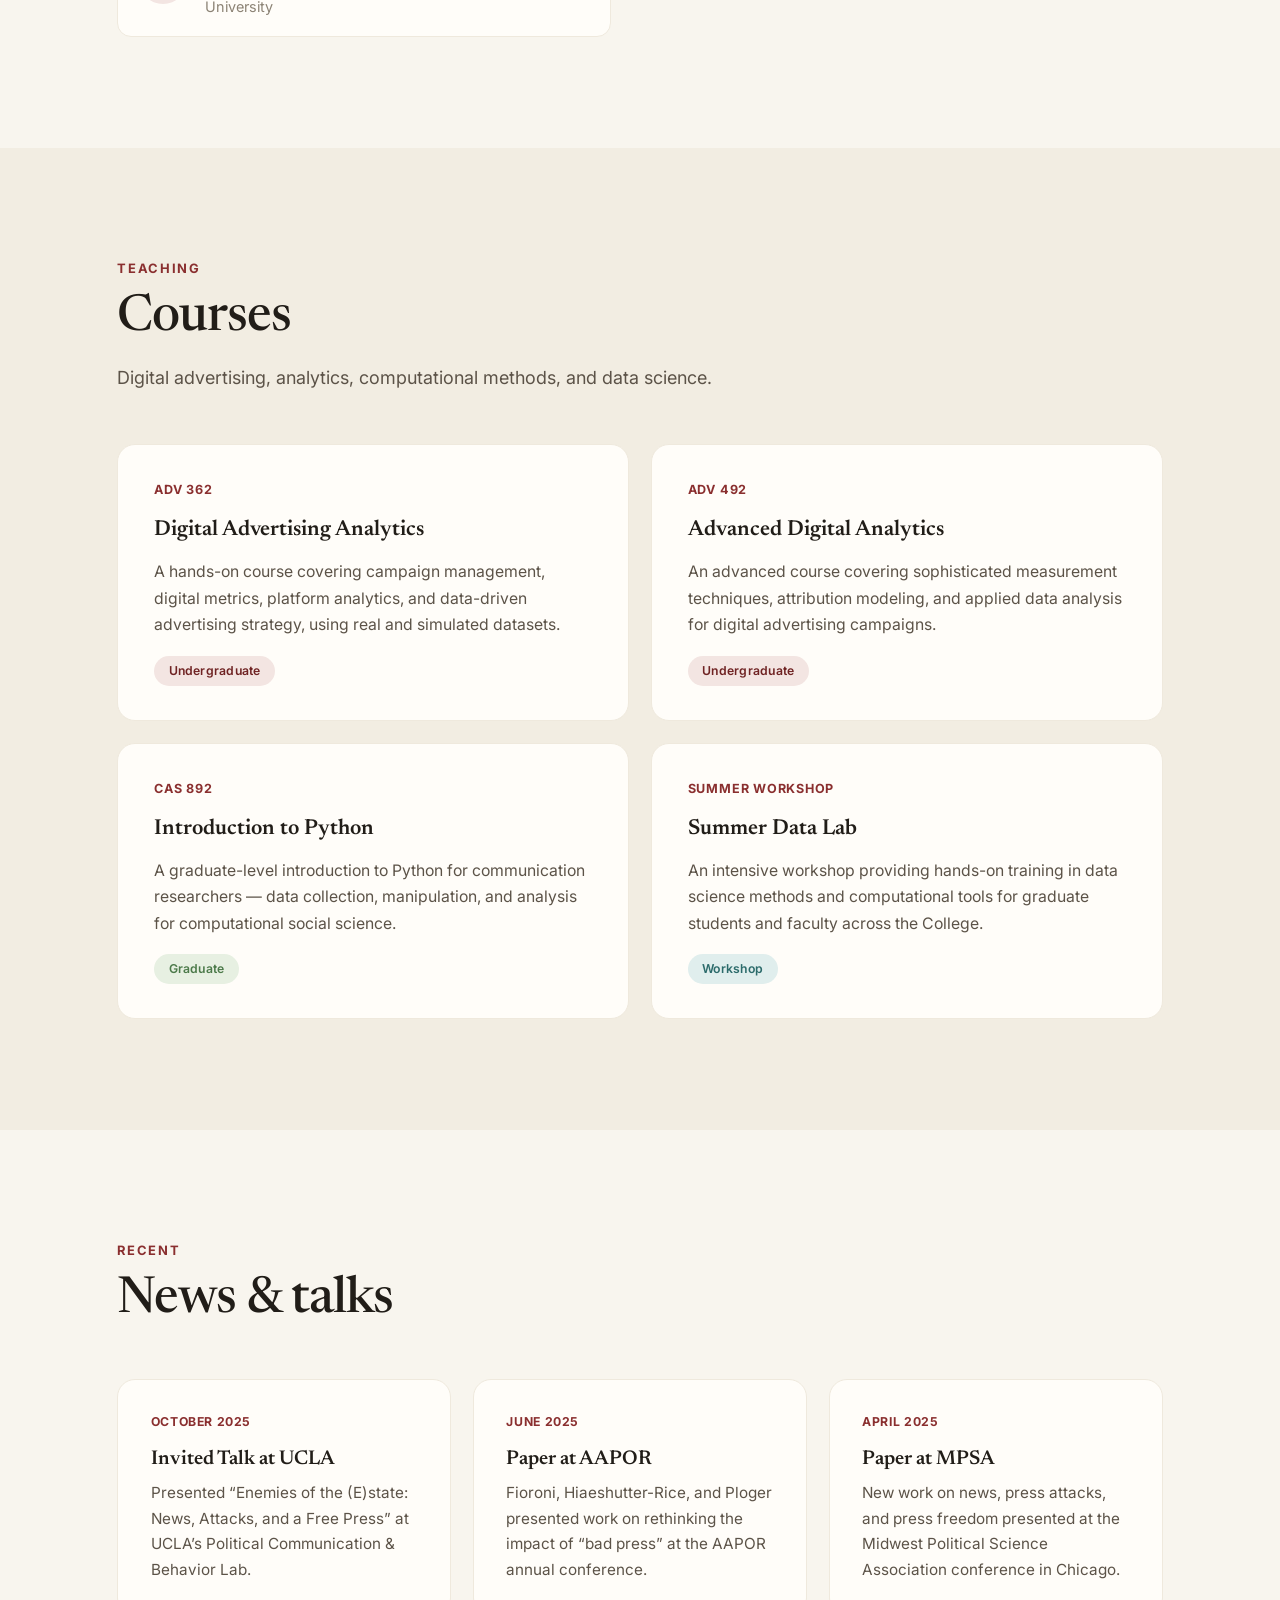
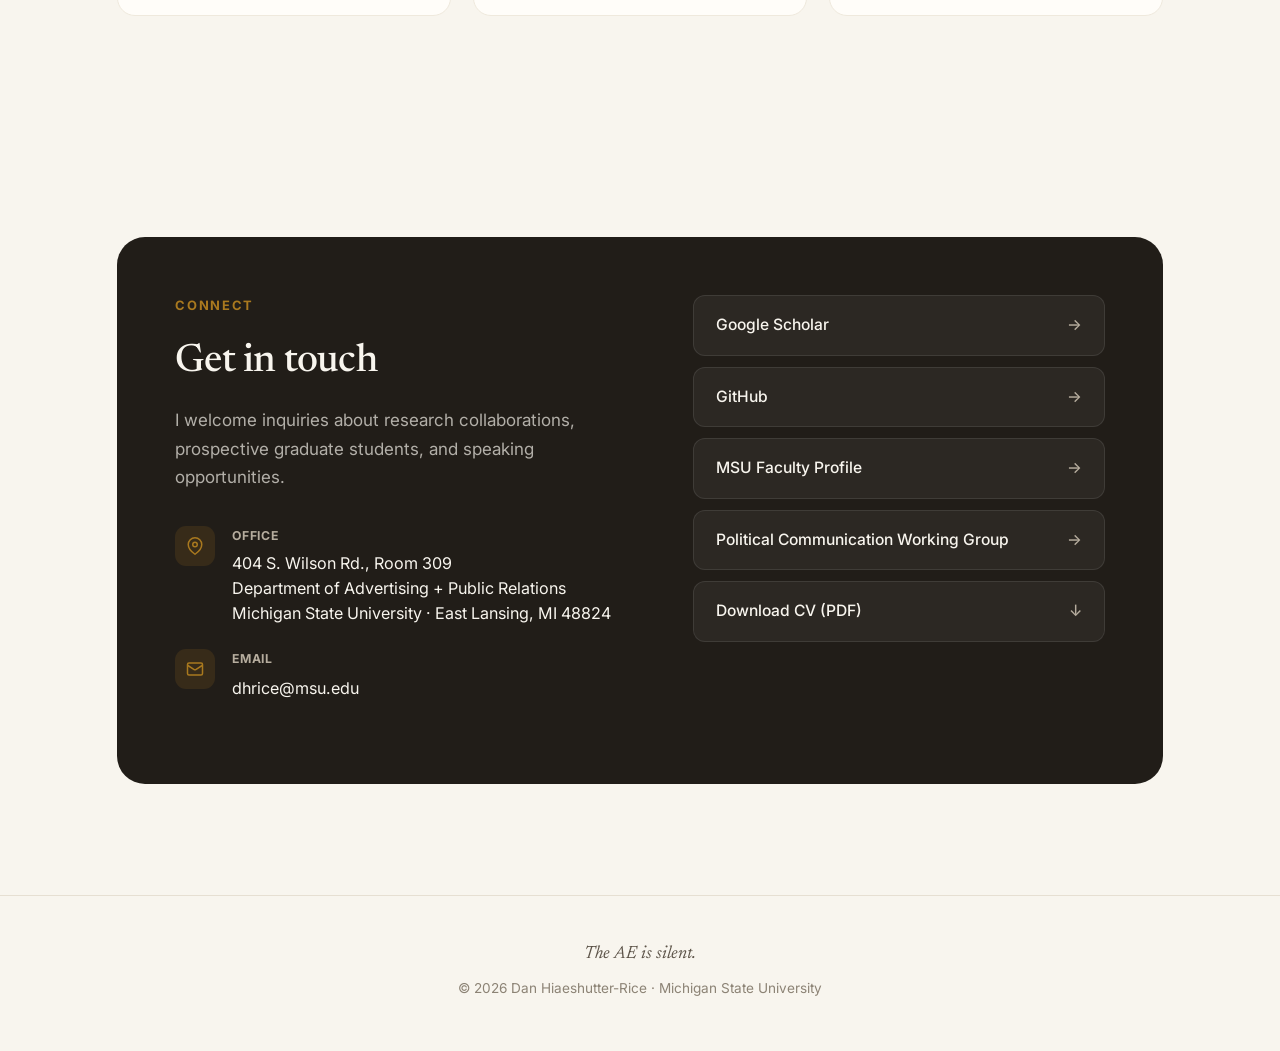
==== commit 10fc5bc3: "Update index.html" ====
--- a/index.html
+++ b/index.html
@@ -3,890 +3,460 @@
 <head>
 <meta charset="UTF-8">
 <meta name="viewport" content="width=device-width, initial-scale=1.0">
-<title>Dan Hiaeshutter-Rice, Ph.D.</title>
-<link href="https://fonts.googleapis.com/css2?family=Libre+Baskerville:ital,wght@0,400;0,700;1,400&family=Outfit:wght@300;400;500;600;700&display=swap" rel="stylesheet">
+<title>Dan Hiaeshutter-Rice — Associate Professor, Michigan State University</title>
+<meta name="description" content="Dan Hiaeshutter-Rice is an Associate Professor of Advertising + Public Relations at Michigan State University, studying platform affordances, social identity, and computational methods in political communication and the information ecosystem.">
+<meta name="author" content="Dan Hiaeshutter-Rice">
+<link rel="canonical" href="https://dhrice.org/">
+<meta property="og:type" content="profile">
+<meta property="og:title" content="Dan Hiaeshutter-Rice — Associate Professor, Michigan State University">
+<meta property="og:description" content="Studying platform affordances, social identity, and computational methods in political communication and the information ecosystem.">
+<meta property="og:url" content="https://dhrice.org/">
+<meta property="og:image" content="https://dhrice.org/headshot.png">
+<meta name="twitter:card" content="summary_large_image">
+<meta name="theme-color" content="#211d18">
+<link rel="icon" href="data:image/svg+xml,%3Csvg xmlns='http://www.w3.org/2000/svg' viewBox='0 0 100 100'%3E%3Crect width='100' height='100' rx='22' fill='%23211d18'/%3E%3Ctext x='50' y='70' font-family='Georgia,serif' font-size='56' font-weight='600' fill='%238a2f2f' text-anchor='middle'%3EH%3C/text%3E%3C/svg%3E">
+<link rel="preconnect" href="https://fonts.googleapis.com">
+<link rel="preconnect" href="https://fonts.gstatic.com" crossorigin>
+<link href="https://fonts.googleapis.com/css2?family=Newsreader:ital,opsz,wght@0,6..72,400;0,6..72,500;0,6..72,600;1,6..72,400;1,6..72,500&family=Inter:wght@400;500;600;700&display=swap" rel="stylesheet">
 <style>
-  :root {
-    --ink: #1a1e2e;
-    --slate: #2d3348;
-    --mid: #5a6178;
-    --muted: #8b90a0;
-    --light: #c8cad4;
-    --offwhite: #f4f3f0;
-    --paper: #faf9f7;
-    --white: #ffffff;
-    --accent: #b45a2b;
-    --accent-light: #d4915f;
-    --accent-bg: #fdf6f1;
-    --green: #2a6b4a;
-    --green-bg: #f0f7f3;
-    --teal: #1a7a7a;
-    --teal-bg: #eef7f7;
-    --section-gap: 7rem;
+  :root{
+    --ink:#211d18; --ink-2:#3c352d; --soft:#5c5348; --muted:#8f857710; --muted:#8c8375;
+    --faint:#b6ad9e; --line:#e6dfd2; --line-soft:#efe9dd;
+    --bg:#f8f5ee; --bg-2:#f2ede2; --card:#fffdf9; --white:#fff;
+    --wine:#8a2f2f; --wine-deep:#6f2323; --wine-bg:#f3e5e2;
+    --gold:#a9791f; --gold-bg:#f4ecd6;
+    --teal:#2c6b6b; --teal-bg:#e0eeed;
+    --green:#4c7a4a; --green-bg:#e7f0e2;
   }
-
-  * { margin: 0; padding: 0; box-sizing: border-box; }
-
-  html { scroll-behavior: smooth; font-size: 17px; }
-
-  body {
-    font-family: 'Outfit', sans-serif;
-    color: var(--ink);
-    background: var(--paper);
-    line-height: 1.7;
-    -webkit-font-smoothing: antialiased;
+  *{margin:0;padding:0;box-sizing:border-box}
+  ::selection{background:var(--wine);color:#fff}
+  html{scroll-behavior:smooth;font-size:17px;-webkit-text-size-adjust:100%}
+  body{font-family:'Inter',system-ui,sans-serif;color:var(--ink);background:var(--bg);line-height:1.68;-webkit-font-smoothing:antialiased;overflow-x:hidden}
+  a{color:inherit}
+  .serif{font-family:'Newsreader',Georgia,serif}
+  .wrap{max-width:1120px;margin:0 auto;padding:0 2.2rem}
+
+  /* NAV */
+  nav{position:fixed;inset:0 0 auto 0;z-index:100;background:rgba(248,245,238,.82);backdrop-filter:blur(14px) saturate(1.1);border-bottom:1px solid transparent;transition:border-color .3s,background .3s}
+  nav.scrolled{border-color:var(--line);background:rgba(248,245,238,.94)}
+  .nav-inner{max-width:1120px;margin:0 auto;padding:0 2.2rem;height:70px;display:flex;align-items:center;justify-content:space-between}
+  .brand{font-family:'Newsreader',serif;font-weight:600;font-size:1.18rem;letter-spacing:-.01em;text-decoration:none;color:var(--ink)}
+  .brand span{color:var(--wine)}
+  .nav-links{display:flex;align-items:center;gap:1.9rem;list-style:none}
+  .nav-links a{text-decoration:none;color:var(--soft);font-size:.86rem;font-weight:500;transition:color .2s;position:relative}
+  .nav-links a:not(.nav-cv)::after{content:'';position:absolute;left:0;bottom:-5px;height:2px;width:0;background:var(--wine);transition:width .28s}
+  .nav-links a:not(.nav-cv):hover{color:var(--ink)}
+  .nav-links a:not(.nav-cv):hover::after{width:100%}
+  .nav-cv{padding:.55rem 1.15rem;border:1.5px solid var(--wine);border-radius:100px;color:var(--wine)!important;font-weight:600;font-size:.82rem;transition:all .25s}
+  .nav-cv:hover{background:var(--wine);color:#fff!important}
+  .menu-toggle{display:none;background:none;border:none;cursor:pointer;color:var(--ink);padding:6px}
+  .menu-toggle svg{width:24px;height:24px}
+
+  /* HERO */
+  .hero{padding:9rem 0 5rem;position:relative;overflow:hidden}
+  .hero::before{content:'';position:absolute;top:-15%;right:-8%;width:52vw;height:52vw;max-width:660px;max-height:660px;background:radial-gradient(circle,rgba(138,47,47,.07),transparent 68%);pointer-events:none}
+  .hero-inner{position:relative;display:grid;grid-template-columns:1.25fr .75fr;gap:4rem;align-items:center}
+  .pill{display:inline-flex;align-items:center;gap:.55rem;background:var(--wine-bg);color:var(--wine);font-size:.76rem;font-weight:600;letter-spacing:.02em;padding:.42rem .95rem;border-radius:100px;margin-bottom:1.7rem}
+  .pill .dot{width:7px;height:7px;border-radius:50%;background:var(--wine)}
+  .hero h1{font-family:'Newsreader',serif;font-weight:500;font-size:clamp(2.9rem,6.5vw,5rem);line-height:1.02;letter-spacing:-.025em;color:var(--ink);margin-bottom:1.2rem}
+  .hero h1 em{font-style:italic;color:var(--wine-deep)}
+  .hero-role{font-size:1.16rem;color:var(--ink-2);font-weight:600;margin-bottom:1.1rem;max-width:32ch}
+  .hero-desc{font-size:1.06rem;color:var(--soft);max-width:46ch;margin-bottom:2.3rem}
+  .cta{display:flex;gap:.85rem;flex-wrap:wrap}
+  .btn{display:inline-flex;align-items:center;gap:.5rem;padding:.82rem 1.6rem;border-radius:100px;font-size:.9rem;font-weight:600;text-decoration:none;transition:all .26s;cursor:pointer}
+  .btn svg{width:15px;height:15px}
+  .btn-primary{background:var(--wine);color:#fff}
+  .btn-primary:hover{background:var(--wine-deep);transform:translateY(-2px);box-shadow:0 10px 26px rgba(138,47,47,.24)}
+  .btn-ghost{background:var(--card);border:1px solid var(--line);color:var(--ink)}
+  .btn-ghost:hover{transform:translateY(-2px);border-color:var(--wine);color:var(--wine)}
+  .hero-photo{position:relative}
+  .hero-photo img{width:100%;aspect-ratio:4/5;object-fit:cover;object-position:center 12%;border-radius:20px;box-shadow:0 26px 60px rgba(33,29,24,.16)}
+  .hero-photo::after{content:'';position:absolute;inset:16px -14px -14px 20px;border:1.5px solid var(--wine);border-radius:20px;z-index:-1;opacity:.35}
+
+  /* SECTIONS */
+  section.block{padding:6.5rem 0}
+  .kick{font-size:.76rem;font-weight:700;letter-spacing:.13em;text-transform:uppercase;color:var(--wine);margin-bottom:.7rem}
+  .sec-title{font-family:'Newsreader',serif;font-weight:500;font-size:clamp(2rem,4vw,3rem);line-height:1.06;letter-spacing:-.02em}
+  .sec-lede{color:var(--soft);font-size:1.06rem;max-width:62ch;margin-top:1rem}
+  .sec-head{margin-bottom:3rem}
+
+  /* RESEARCH */
+  .rgrid{display:grid;grid-template-columns:1fr 1fr;gap:1.3rem}
+  .rcard{background:var(--card);border:1px solid var(--line-soft);border-radius:20px;padding:2.2rem 2.1rem;transition:transform .28s,box-shadow .28s}
+  .rcard:hover{transform:translateY(-4px);box-shadow:0 18px 44px rgba(33,29,24,.08)}
+  .ric{width:50px;height:50px;border-radius:15px;display:grid;place-items:center;margin-bottom:1.3rem;color:var(--wine);background:var(--wine-bg)}
+  .rcard:nth-child(2) .ric{color:var(--teal);background:var(--teal-bg)}
+  .rcard:nth-child(3) .ric{color:var(--gold);background:var(--gold-bg)}
+  .rcard:nth-child(4) .ric{color:var(--green);background:var(--green-bg)}
+  .ric svg{width:25px;height:25px}
+  .rcard h3{font-family:'Newsreader',serif;font-weight:600;font-size:1.35rem;line-height:1.2;margin-bottom:.6rem}
+  .rcard p{color:var(--soft);font-size:.95rem}
+
+  /* PUBLICATIONS */
+  #publications{background:var(--bg-2)}
+  .pub-filters{display:flex;gap:.5rem;flex-wrap:wrap;margin-bottom:2.4rem}
+  .pub-filter{padding:.5rem 1.1rem;border:1px solid var(--line);border-radius:100px;background:var(--card);font-size:.82rem;font-weight:600;color:var(--muted);cursor:pointer;transition:all .22s}
+  .pub-filter:hover{border-color:var(--wine);color:var(--wine)}
+  .pub-filter.active{background:var(--wine);border-color:var(--wine);color:#fff}
+  .pub-list{border-top:1px solid var(--line)}
+  .pub-item{display:grid;grid-template-columns:66px 1fr;gap:1.5rem;padding:1.5rem .6rem;border-bottom:1px solid var(--line-soft);transition:background .24s,padding-left .24s;align-items:start}
+  .pub-item:hover{background:var(--card);padding-left:1.1rem}
+  .pub-year{font-family:'Newsreader',serif;font-style:italic;font-weight:500;font-size:1.15rem;color:var(--wine);padding-top:.1rem}
+  .pub-title{font-family:'Newsreader',serif;font-weight:600;font-size:1.16rem;line-height:1.32;margin-bottom:.3rem}
+  .pub-authors{font-size:.88rem;color:var(--soft)}
+  .pub-authors b{color:var(--ink);font-weight:600}
+  .pub-venue{font-style:italic;font-size:.86rem;color:var(--muted);margin-top:.12rem}
+  .pub-more{margin-top:2.4rem}
+
+  /* LAB BAND */
+  #lab{background:var(--ink);color:var(--bg)}
+  #lab .kick{color:var(--gold)}
+  #lab::before{content:'';position:absolute}
+  .lab-grid{display:grid;grid-template-columns:1.3fr .7fr;gap:4rem;align-items:center}
+  .lab-logo-link{display:inline-block;margin-bottom:1.8rem;transition:transform .28s}
+  .lab-logo-link:hover{transform:translateY(-3px)}
+  .lab-logo{width:190px;border-radius:14px;display:block}
+  .lab-title{font-family:'Newsreader',serif;font-weight:500;font-size:clamp(2.1rem,4.4vw,3.2rem);line-height:1.05;letter-spacing:-.02em;margin-bottom:1.3rem}
+  .lab-copy{color:rgba(248,245,238,.74);font-size:1.04rem;max-width:52ch}
+  .lab-copy p+p{margin-top:1rem}
+  .lab-copy strong{color:var(--bg);font-weight:600}
+  .lab-copy a{color:var(--gold);text-decoration:none;border-bottom:1px solid rgba(169,121,31,.45)}
+  .lab-visit{display:inline-flex;align-items:center;gap:.5rem;margin-top:1.8rem;font-weight:600;font-size:.92rem;color:var(--bg);text-decoration:none}
+  .lab-visit .arrow{transition:transform .25s}
+  .lab-visit:hover .arrow{transform:translateX(5px)}
+  .acr{display:flex;flex-direction:column;gap:.55rem}
+  .acr-item{display:flex;align-items:center;gap:1.1rem;padding:.85rem 1.2rem;border-radius:12px;background:rgba(255,255,255,.05);border:1px solid rgba(255,255,255,.08);transition:all .28s}
+  .acr-item:hover{background:rgba(255,255,255,.1);transform:translateX(6px)}
+  .acr-l{font-family:'Newsreader',serif;font-weight:600;font-size:1.4rem;color:var(--gold);width:22px}
+  .acr-w{font-size:.9rem;color:rgba(248,245,238,.8)}
+
+  /* STUDENTS */
+  .stu-split{display:grid;grid-template-columns:1fr 1fr;gap:3.4rem}
+  .stu-group-label{font-size:.78rem;font-weight:700;letter-spacing:.1em;text-transform:uppercase;color:var(--muted);padding-bottom:.8rem;margin-bottom:1.4rem;border-bottom:2px solid var(--line)}
+  .stu-list{display:flex;flex-direction:column;gap:.8rem}
+  .stu-item{display:flex;align-items:center;gap:1.1rem;padding:1rem 1.2rem;border-radius:14px;background:var(--card);border:1px solid var(--line-soft);transition:all .28s}
+  .stu-item:hover{box-shadow:0 10px 28px rgba(33,29,24,.07);transform:translateX(5px);border-color:var(--line)}
+  .avatar{width:48px;height:48px;border-radius:50%;flex-shrink:0;display:grid;place-items:center;font-family:'Newsreader',serif;font-weight:600;font-size:1.05rem;color:var(--wine);background:var(--wine-bg)}
+  .stu-item:nth-child(even) .avatar{color:var(--teal);background:var(--teal-bg)}
+  .stu-name{font-family:'Newsreader',serif;font-weight:600;font-size:1.08rem;text-decoration:none;color:var(--ink)}
+  a.stu-name:hover{color:var(--wine)}
+  .stu-meta{font-size:.85rem;color:var(--muted)}
+
+  /* TEACHING */
+  #teaching{background:var(--bg-2)}
+  .course-grid{display:grid;grid-template-columns:1fr 1fr;gap:1.3rem}
+  .course{background:var(--card);border:1px solid var(--line-soft);border-radius:18px;padding:2rem 2.1rem;transition:all .28s;position:relative;overflow:hidden}
+  .course::before{content:'';position:absolute;left:0;top:0;bottom:0;width:3px;background:var(--wine);transform:scaleY(0);transform-origin:top;transition:transform .3s}
+  .course:hover{box-shadow:0 12px 32px rgba(33,29,24,.07)}
+  .course:hover::before{transform:scaleY(1)}
+  .course-code{font-size:.74rem;font-weight:700;letter-spacing:.06em;text-transform:uppercase;color:var(--wine);margin-bottom:.7rem}
+  .course h3{font-family:'Newsreader',serif;font-weight:600;font-size:1.28rem;margin-bottom:.6rem}
+  .course p{font-size:.93rem;color:var(--soft)}
+  .course-tag{display:inline-block;margin-top:1rem;padding:.28rem .85rem;border-radius:100px;font-size:.72rem;font-weight:600;letter-spacing:.02em}
+  .t-ug{background:var(--wine-bg);color:var(--wine-deep)}
+  .t-grad{background:var(--green-bg);color:var(--green)}
+  .t-ws{background:var(--teal-bg);color:var(--teal)}
+
+  /* RECENT */
+  .news-grid{display:grid;grid-template-columns:repeat(3,1fr);gap:1.3rem}
+  .news{background:var(--card);border:1px solid var(--line-soft);border-radius:18px;padding:1.9rem;transition:all .28s}
+  .news:hover{transform:translateY(-3px);box-shadow:0 14px 34px rgba(33,29,24,.08)}
+  .news-date{font-size:.72rem;font-weight:700;letter-spacing:.05em;text-transform:uppercase;color:var(--wine);margin-bottom:.8rem}
+  .news h3{font-family:'Newsreader',serif;font-weight:600;font-size:1.18rem;line-height:1.25;margin-bottom:.5rem}
+  .news p{font-size:.9rem;color:var(--soft)}
+
+  /* CONTACT */
+  #contact{padding:6.5rem 0}
+  .contact-card{background:var(--ink);color:var(--bg);border-radius:28px;padding:3.4rem;display:grid;grid-template-columns:1fr .9fr;gap:3.5rem;align-items:start}
+  .contact-card .kick{color:var(--gold)}
+  .contact-card h2{font-family:'Newsreader',serif;font-weight:500;font-size:2.3rem;letter-spacing:-.02em;margin-bottom:.7rem;color:var(--bg)}
+  .contact-card .lede2{color:rgba(248,245,238,.68);max-width:44ch;margin-bottom:2rem}
+  .contact-row{display:flex;gap:1rem;align-items:start;margin-bottom:1.4rem}
+  .contact-ic{width:40px;height:40px;border-radius:11px;flex-shrink:0;display:grid;place-items:center;color:var(--gold);background:rgba(169,121,31,.16)}
+  .contact-ic svg{width:18px;height:18px}
+  .contact-row h4{font-size:.72rem;font-weight:700;letter-spacing:.06em;text-transform:uppercase;color:var(--faint);margin-bottom:.25rem}
+  .contact-row p,.contact-row a{font-size:.95rem;color:var(--bg);text-decoration:none;line-height:1.55}
+  .contact-row a:hover{color:var(--gold)}
+  .links{display:flex;flex-direction:column;gap:.65rem}
+  .link{display:flex;align-items:center;justify-content:space-between;padding:.95rem 1.3rem;border-radius:12px;background:rgba(255,255,255,.05);border:1px solid rgba(255,255,255,.09);text-decoration:none;color:var(--bg);font-weight:500;font-size:.92rem;transition:all .26s}
+  .link:hover{background:rgba(255,255,255,.1);transform:translateX(5px);border-color:rgba(169,121,31,.5)}
+  .link .arrow{color:var(--faint);transition:transform .25s,color .25s}
+  .link:hover .arrow{color:var(--gold);transform:translateX(4px)}
+
+  /* FOOTER */
+  footer{text-align:center;padding:2.6rem 2rem 3rem;color:var(--muted);border-top:1px solid var(--line)}
+  footer .fnote{font-family:'Newsreader',serif;font-style:italic;font-size:1.05rem;color:var(--soft);margin-bottom:.4rem}
+  footer .fmeta{font-size:.8rem}
+
+  /* REVEAL */
+  .reveal{opacity:0;transform:translateY(22px);transition:opacity .7s ease,transform .7s ease}
+  .reveal.in{opacity:1;transform:none}
+
+  @media(max-width:940px){
+    html{font-size:16px}
+    .nav-links{position:fixed;inset:70px 0 auto 0;flex-direction:column;align-items:flex-start;gap:1.3rem;background:var(--bg);padding:1.8rem 2.2rem 2.2rem;border-bottom:1px solid var(--line);box-shadow:0 14px 30px rgba(33,29,24,.08);transform:translateY(-135%);transition:transform .35s}
+    .nav-links.open{transform:none}
+    .menu-toggle{display:block}
+    .hero-inner{grid-template-columns:1fr;gap:3rem}
+    .hero-photo{max-width:300px}.hero-photo::after{display:none}
+    .rgrid,.lab-grid,.stu-split,.course-grid,.news-grid,.contact-card{grid-template-columns:1fr;gap:1.6rem}
+    .lab-grid,.stu-split,.contact-card{gap:2.6rem}
+    .news-grid{gap:1.2rem}
   }
-
-  /* ─── NAVIGATION ─── */
-  nav {
-    position: fixed; top: 0; left: 0; right: 0; z-index: 100;
-    background: rgba(250, 249, 247, 0.92);
-    backdrop-filter: blur(16px);
-    border-bottom: 1px solid rgba(26, 30, 46, 0.06);
-    transition: box-shadow 0.3s ease;
+  @media(max-width:560px){
+    .wrap{padding:0 1.4rem}.nav-inner{padding:0 1.4rem}
+    section.block,#contact{padding:4.5rem 0}
+    .pub-item{grid-template-columns:1fr;gap:.4rem}
+    .pub-item:hover{padding-left:.6rem}
+    .contact-card{padding:2.2rem 1.6rem}
   }
-  nav.scrolled { box-shadow: 0 2px 24px rgba(26, 30, 46, 0.08); }
-
-  .nav-inner {
-    max-width: 1200px; margin: 0 auto; padding: 0 2rem;
-    display: flex; align-items: center; justify-content: space-between; height: 64px;
-  }
-  .nav-name {
-    font-family: 'Libre Baskerville', serif; font-size: 1.05rem; font-weight: 700;
-    color: var(--ink); text-decoration: none; letter-spacing: -0.01em;
-  }
-  .nav-links { display: flex; gap: 2rem; list-style: none; align-items: center; }
-  .nav-links a {
-    text-decoration: none; color: var(--mid); font-size: 0.85rem; font-weight: 500;
-    letter-spacing: 0.03em; text-transform: uppercase; transition: color 0.25s; position: relative;
-  }
-  .nav-links a::after {
-    content: ''; position: absolute; bottom: -4px; left: 0; width: 0; height: 2px;
-    background: var(--accent); transition: width 0.3s ease;
-  }
-  .nav-links a:hover { color: var(--ink); }
-  .nav-links a:hover::after { width: 100%; }
-
-  /* ─── HERO ─── */
-  .hero {
-    min-height: 100vh; display: flex; align-items: center;
-    padding: 6rem 2rem 4rem; position: relative; overflow: hidden;
-  }
-  .hero::before {
-    content: ''; position: absolute; top: -200px; right: -200px; width: 600px; height: 600px;
-    background: radial-gradient(circle, rgba(180, 90, 43, 0.04) 0%, transparent 70%);
-    pointer-events: none;
-  }
-  .hero-inner {
-    max-width: 1200px; margin: 0 auto; width: 100%;
-    display: grid; grid-template-columns: 1fr 360px; gap: 5rem; align-items: center;
-  }
-  .hero-text { animation: fadeUp 0.8s ease-out; }
-  .hero-label {
-    font-size: 0.78rem; font-weight: 600; letter-spacing: 0.15em; text-transform: uppercase;
-    color: var(--accent); margin-bottom: 1.2rem; display: flex; align-items: center; gap: 0.6rem;
-  }
-  .hero-label::before { content: ''; width: 24px; height: 2px; background: var(--accent); }
-  .hero h1 {
-    font-family: 'Libre Baskerville', serif; font-size: 3.2rem; font-weight: 700;
-    line-height: 1.15; color: var(--ink); margin-bottom: 1.6rem; letter-spacing: -0.02em;
-  }
-  .hero-desc {
-    font-size: 1.12rem; line-height: 1.8; color: var(--mid); max-width: 540px;
-    margin-bottom: 2.5rem; font-weight: 300;
-  }
-  .hero-links { display: flex; gap: 1rem; flex-wrap: wrap; }
-
-  .btn {
-    display: inline-flex; align-items: center; gap: 0.5rem; padding: 0.75rem 1.8rem;
-    border-radius: 6px; font-size: 0.88rem; font-weight: 500; text-decoration: none; transition: all 0.3s ease; letter-spacing: 0.02em;
-  }
-  .btn-primary { background: var(--ink); color: var(--white); }
-  .btn-primary:hover { background: var(--slate); transform: translateY(-2px); box-shadow: 0 6px 20px rgba(26, 30, 46, 0.2); }
-  .btn-outline { border: 1.5px solid var(--light); color: var(--slate); background: transparent; }
-  .btn-outline:hover { border-color: var(--accent); color: var(--accent); transform: translateY(-2px); }
-
-  .hero-photo { position: relative; animation: fadeUp 0.8s ease-out 0.2s both; }
-  .photo-frame {
-    width: 100%; aspect-ratio: 3/4; border-radius: 12px; overflow: hidden; position: relative;
-    box-shadow: 0 20px 60px rgba(26, 30, 46, 0.12);
-  }
-  .photo-frame img { width: 100%; height: 100%; object-fit: cover; object-position: center top; }
-  .hero-photo::after {
-    content: ''; position: absolute; top: 20px; left: 20px; right: -10px; bottom: -10px;
-    border: 2px solid var(--accent); border-radius: 12px; z-index: -1; opacity: 0.3;
-  }
-
-  /* ─── SECTION COMMONS ─── */
-  section { padding: var(--section-gap) 2rem; }
-  .container { max-width: 1200px; margin: 0 auto; }
-  .section-label {
-    font-size: 0.75rem; font-weight: 600; letter-spacing: 0.15em; text-transform: uppercase;
-    color: var(--accent); margin-bottom: 0.8rem; display: flex; align-items: center; gap: 0.6rem;
-  }
-  .section-label::before { content: ''; width: 20px; height: 2px; background: var(--accent); }
-  .section-title {
-    font-family: 'Libre Baskerville', serif; font-size: 2.2rem; font-weight: 700;
-    line-height: 1.25; margin-bottom: 1.2rem; letter-spacing: -0.015em;
-  }
-  .section-subtitle {
-    color: var(--mid); font-size: 1.05rem; max-width: 600px; font-weight: 300;
-    line-height: 1.7; margin-bottom: 3rem;
-  }
-
-  /* ─── RESEARCH AREAS ─── */
-  #research { background: var(--white); }
-  .research-grid { display: grid; grid-template-columns: repeat(3, 1fr); gap: 2rem; margin-top: 1rem; }
-  .research-card {
-    padding: 2.4rem 2rem; border: 1px solid rgba(26, 30, 46, 0.06); border-radius: 12px;
-    background: var(--paper); transition: all 0.4s ease; position: relative; overflow: hidden;
-  }
-  .research-card::before {
-    content: ''; position: absolute; top: 0; left: 0; width: 100%; height: 3px;
-    background: var(--accent); transform: scaleX(0); transform-origin: left; transition: transform 0.4s ease;
-  }
-  .research-card:hover::before { transform: scaleX(1); }
-  .research-card:hover { box-shadow: 0 12px 40px rgba(26, 30, 46, 0.06); transform: translateY(-4px); }
-  .research-icon {
-    width: 44px; height: 44px; border-radius: 10px; display: flex;
-    align-items: center; justify-content: center; margin-bottom: 1.4rem; font-size: 1.3rem;
-  }
-  .research-card:nth-child(1) .research-icon { background: var(--accent-bg); color: var(--accent); }
-  .research-card:nth-child(2) .research-icon { background: #eef0f8; color: var(--slate); }
-  .research-card:nth-child(3) .research-icon { background: var(--green-bg); color: var(--green); }
-  .research-card:nth-child(4) .research-icon { background: var(--teal-bg); color: var(--teal); }
-  .research-card h3 { font-family: 'Libre Baskerville', serif; font-size: 1.15rem; margin-bottom: 0.9rem; line-height: 1.35; }
-  .research-card p { color: var(--mid); font-size: 0.92rem; line-height: 1.7; font-weight: 300; }
-
-  /* ─── PUBLICATIONS ─── */
-  #publications { background: var(--paper); }
-  .pub-filters { display: flex; gap: 0.6rem; margin-bottom: 2.5rem; flex-wrap: wrap; }
-  .pub-filter {
-    padding: 0.5rem 1.2rem; border: 1.5px solid var(--light); border-radius: 100px;
-    font-size: 0.82rem; font-weight: 500; color: var(--mid); cursor: pointer;
-    transition: all 0.25s; background: transparent; font-family: 'Outfit', sans-serif;
-  }
-  .pub-filter:hover, .pub-filter.active { border-color: var(--accent); color: var(--accent); background: var(--accent-bg); }
-
-  .pub-list { display: flex; flex-direction: column; gap: 1rem; }
-  .pub-item {
-    display: grid; grid-template-columns: 60px 1fr; gap: 1.5rem; align-items: start;
-    padding: 1.6rem 2rem; background: var(--white); border-radius: 10px;
-    border: 1px solid rgba(26, 30, 46, 0.04); transition: all 0.3s ease;
-  }
-  .pub-item:hover { box-shadow: 0 4px 20px rgba(26, 30, 46, 0.05); transform: translateX(4px); }
-  .pub-year {
-    font-family: 'Libre Baskerville', serif; font-size: 1rem; color: var(--accent);
-    font-weight: 700; padding-top: 0.15rem;
-  }
-  .pub-info h4 { font-size: 1rem; font-weight: 600; line-height: 1.5; margin-bottom: 0.4rem; color: var(--ink); }
-  .pub-info .authors { font-size: 0.85rem; color: var(--mid); margin-bottom: 0.3rem; font-weight: 300; }
-  .pub-info .venue { font-size: 0.82rem; color: var(--muted); font-style: italic; }
-
-  /* ─── ASPECT LAB ─── */
-  #lab { background: var(--ink); color: var(--white); position: relative; overflow: hidden; }
-  #lab::before {
-    content: ''; position: absolute; top: -100px; right: -100px; width: 500px; height: 500px;
-    background: radial-gradient(circle, rgba(180, 90, 43, 0.15) 0%, transparent 70%); pointer-events: none;
-  }
-  #lab .section-label { color: var(--accent-light); }
-  #lab .section-label::before { background: var(--accent-light); }
-  #lab .section-title { color: var(--white); }
-  #lab .section-subtitle { color: rgba(255,255,255,0.55); }
-
-  .lab-header {
-    display: grid; grid-template-columns: 1fr auto; gap: 3rem; align-items: start; margin-bottom: 2.5rem;
-  }
-  .lab-header .lab-logo { width: 240px; }
-  .lab-header .lab-logo img { width: 100%; height: auto; border-radius: 12px; }
-  .lab-header .section-subtitle { margin-bottom: 0; }
-
-  .lab-content { display: grid; grid-template-columns: 1fr 1fr; gap: 3rem; align-items: start; }
-  .lab-desc { font-size: 1.05rem; line-height: 1.85; color: rgba(255,255,255,0.7); font-weight: 300; }
-  .lab-desc strong { color: var(--white); font-weight: 600; }
-  .lab-desc a { color: var(--accent-light); text-decoration: underline; }
-
-  .lab-right { display: flex; flex-direction: column; gap: 0.8rem; }
-
-  .lab-acronym { display: flex; flex-direction: column; gap: 0.8rem; }
-  .acronym-item {
-    display: flex; align-items: center; gap: 1.2rem; padding: 0.8rem 1.2rem;
-    background: rgba(255,255,255,0.04); border-radius: 10px;
-    border: 1px solid rgba(255,255,255,0.06); transition: all 0.3s;
-  }
-  .acronym-item:hover { background: rgba(255,255,255,0.08); transform: translateX(6px); }
-  .acronym-letter {
-    font-family: 'Libre Baskerville', serif; font-size: 1.3rem; font-weight: 700;
-    color: var(--accent-light); width: 28px; flex-shrink: 0;
-  }
-  .acronym-word { font-size: 0.9rem; color: rgba(255,255,255,0.7); font-weight: 400; }
-
-  /* ─── LAB MEMBERS ─── */
-  #members { background: var(--white); }
-  .students-split { display: grid; grid-template-columns: 1fr 1fr; gap: 4rem; }
-  .students-group-label {
-    font-size: 0.78rem; font-weight: 600; letter-spacing: 0.12em; text-transform: uppercase;
-    color: var(--muted); margin-bottom: 1.2rem; padding-bottom: 0.6rem;
-    border-bottom: 2px solid rgba(26, 30, 46, 0.06);
-  }
-  .student-list { display: flex; flex-direction: column; gap: 1rem; }
-  .student-item {
-    display: flex; gap: 1.2rem; align-items: center; padding: 1.2rem 1.4rem;
-    background: var(--paper); border-radius: 10px; border: 1px solid rgba(26, 30, 46, 0.04);
-    transition: all 0.3s ease;
-  }
-  .student-item:hover { box-shadow: 0 4px 16px rgba(26, 30, 46, 0.05); transform: translateX(4px); }
-  .student-photo { width: 52px; height: 52px; border-radius: 50%; overflow: hidden; flex-shrink: 0; background: var(--offwhite); }
-  .student-photo img { width: 100%; height: 100%; object-fit: cover; }
-  .student-photo-placeholder {
-    width: 100%; height: 100%; display: flex; align-items: center; justify-content: center; color: var(--light);
-  }
-  .student-photo-placeholder svg { width: 22px; height: 22px; }
-  .student-info { flex: 1; }
-  .student-name { font-family: 'Libre Baskerville', serif; font-size: 0.98rem; font-weight: 700; margin-bottom: 0.2rem; }
-  .student-link { text-decoration: none; color: var(--ink); transition: color 0.25s; }
-  .student-link:hover { color: var(--accent); }
-  .student-role-tag {
-    font-size: 0.68rem; font-weight: 600; letter-spacing: 0.06em; text-transform: uppercase;
-    display: inline-block; padding: 0.15rem 0.6rem; border-radius: 100px; margin-bottom: 0.25rem;
-  }
-  .current-tag { background: var(--accent-bg); color: var(--accent); }
-  .committee-tag { background: #eef0f8; color: var(--slate); }
-  .student-desc { font-size: 0.82rem; color: var(--mid); font-weight: 300; }
-  .student-meta { font-size: 0.82rem; color: var(--mid); font-weight: 300; margin-bottom: 0.15rem; }
-  .student-now { font-size: 0.82rem; color: var(--muted); }
-  .where-now { color: var(--accent); text-decoration: none; font-weight: 500; }
-  .where-now:hover { text-decoration: underline; }
-
-  /* ─── TEACHING ─── */
-  #teaching { background: var(--paper); }
-  .teaching-grid { display: grid; grid-template-columns: 1fr 1fr; gap: 2rem; }
-  .course-card {
-    padding: 2rem 2.2rem; border: 1px solid rgba(26, 30, 46, 0.06); border-radius: 12px;
-    background: var(--white); transition: all 0.3s;
-  }
-  .course-card:hover { box-shadow: 0 8px 30px rgba(26, 30, 46, 0.06); }
-  .course-code {
-    font-size: 0.75rem; font-weight: 600; letter-spacing: 0.1em; text-transform: uppercase;
-    color: var(--accent); margin-bottom: 0.6rem;
-  }
-  .course-card h3 { font-family: 'Libre Baskerville', serif; font-size: 1.15rem; margin-bottom: 0.8rem; line-height: 1.35; }
-  .course-card p { color: var(--mid); font-size: 0.9rem; line-height: 1.7; font-weight: 300; }
-  .course-tag {
-    display: inline-block; margin-top: 1rem; padding: 0.3rem 0.8rem;
-    font-size: 0.75rem; font-weight: 500; border-radius: 100px;
-  }
-  .course-tag.undergrad { background: var(--accent-bg); color: var(--accent); }
-  .course-tag.grad { background: var(--green-bg); color: var(--green); }
-  .course-tag.workshop { background: var(--teal-bg); color: var(--teal); }
-
-  /* ─── CONTACT ─── */
-  #contact { background: var(--white); }
-  .contact-grid { display: grid; grid-template-columns: 1fr 1fr; gap: 4rem; align-items: start; }
-  .contact-info { display: flex; flex-direction: column; gap: 1.6rem; }
-  .contact-item { display: flex; gap: 1rem; align-items: start; }
-  .contact-icon {
-    width: 40px; height: 40px; border-radius: 10px; background: var(--accent-bg);
-    display: flex; align-items: center; justify-content: center; flex-shrink: 0; color: var(--accent);
-  }
-  .contact-detail h4 {
-    font-size: 0.82rem; font-weight: 600; text-transform: uppercase;
-    letter-spacing: 0.08em; color: var(--muted); margin-bottom: 0.3rem;
-  }
-  .contact-detail p, .contact-detail a {
-    font-size: 0.95rem; color: var(--ink); text-decoration: none; line-height: 1.6;
-  }
-  .contact-detail a:hover { color: var(--accent); }
-
-  .ext-links { display: flex; flex-direction: column; gap: 0.8rem; }
-  .ext-link {
-    display: flex; align-items: center; justify-content: space-between;
-    padding: 1.1rem 1.4rem; background: var(--paper); border: 1px solid rgba(26, 30, 46, 0.05);
-    border-radius: 10px; text-decoration: none; color: var(--ink);
-    font-weight: 500; font-size: 0.92rem; transition: all 0.3s;
-  }
-  .ext-link:hover { transform: translateX(6px); box-shadow: 0 4px 16px rgba(26, 30, 46, 0.05); border-color: var(--accent); }
-  .ext-link-arrow { color: var(--muted); transition: all 0.3s; font-size: 1.1rem; }
-  .ext-link:hover .ext-link-arrow { color: var(--accent); transform: translateX(4px); }
-
-  /* ─── FOOTER ─── */
-  footer {
-    text-align: center; padding: 2.5rem 2rem; color: var(--muted); font-size: 0.82rem;
-    border-top: 1px solid rgba(26, 30, 46, 0.06);
-  }
-  footer .tagline { font-family: 'Libre Baskerville', serif; font-style: italic; color: var(--mid); font-size: 0.88rem; margin-bottom: 0.5rem; }
-
-  /* ─── ANIMATIONS ─── */
-  @keyframes fadeUp { from { opacity: 0; transform: translateY(24px); } to { opacity: 1; transform: translateY(0); } }
-  .reveal { opacity: 0; transform: translateY(20px); transition: opacity 0.6s ease, transform 0.6s ease; }
-  .reveal.visible { opacity: 1; transform: translateY(0); }
-
-  /* ─── MOBILE ─── */
-  .menu-toggle { display: none; background: none; border: none; cursor: pointer; padding: 0.5rem; color: var(--ink); }
-  .menu-toggle svg { width: 24px; height: 24px; }
-
-  @media (max-width: 900px) {
-    html { font-size: 15px; }
-    .hero-inner { grid-template-columns: 1fr; gap: 3rem; }
-    .hero-photo { max-width: 280px; }
-    .hero h1 { font-size: 2.4rem; }
-    .research-grid, .teaching-grid { grid-template-columns: 1fr; }
-    .lab-content, .contact-grid { grid-template-columns: 1fr; }
-    .lab-header { grid-template-columns: 1fr; }
-    .lab-header .lab-logo { width: 180px; }
-    .contact-grid { gap: 3rem; }
-    .pub-item { grid-template-columns: 1fr; gap: 0.6rem; }
-    .pub-year { font-size: 0.85rem; }
-    .menu-toggle { display: block; }
-    .nav-links {
-      display: none; position: absolute; top: 64px; left: 0; right: 0;
-      background: var(--paper); flex-direction: column; padding: 1.5rem 2rem;
-      gap: 1.2rem; border-bottom: 1px solid rgba(26, 30, 46, 0.08);
-      box-shadow: 0 12px 30px rgba(26, 30, 46, 0.08);
-    }
-    .nav-links.open { display: flex; }
-  }
-  @media (max-width: 600px) {
-    .hero h1 { font-size: 2rem; }
-    .section-title { font-size: 1.7rem; }
-    section { padding: 4rem 1.2rem; }
-    .hero { padding: 5rem 1.2rem 3rem; }
-    .members-grid, .students-split { grid-template-columns: 1fr; }
-  }
+  @media(prefers-reduced-motion:reduce){*{animation:none!important;transition:none!important;scroll-behavior:auto!important}.reveal{opacity:1;transform:none}}
 </style>
 </head>
 <body>
 
-<!-- ─── NAVIGATION ─── -->
 <nav id="navbar">
   <div class="nav-inner">
-    <a href="#home" class="nav-name">DHR</a>
-    <button class="menu-toggle" onclick="document.querySelector('.nav-links').classList.toggle('open')" aria-label="Toggle menu">
+    <a href="#home" class="brand">Dan Hiaeshutter<span>-</span>Rice</a>
+    <button class="menu-toggle" aria-label="Toggle menu" onclick="document.querySelector('.nav-links').classList.toggle('open')">
       <svg viewBox="0 0 24 24" fill="none" stroke="currentColor" stroke-width="2"><path d="M3 12h18M3 6h18M3 18h18"/></svg>
     </button>
     <ul class="nav-links">
       <li><a href="#research">Research</a></li>
       <li><a href="#publications">Publications</a></li>
       <li><a href="#lab">ASPECT Lab</a></li>
-      <li><a href="#members">Students</a></li>
+      <li><a href="#students">Students</a></li>
       <li><a href="#teaching">Teaching</a></li>
       <li><a href="#contact">Contact</a></li>
-      <li><a href="hiaeshutter-rice_CV.pdf" class="btn btn-outline" style="padding:0.5rem 1.2rem;border-radius:100px;" target="_blank">Download CV</a></li>
+      <li><a href="hiaeshutter-rice_CV.pdf" class="nav-cv" target="_blank">CV ↓</a></li>
     </ul>
   </div>
 </nav>
 
-<!-- ─── HERO ─── -->
+<!-- HERO -->
 <section class="hero" id="home">
-  <div class="hero-inner">
-    <div class="hero-text">
-      <div class="hero-label">Michigan State University</div>
-      <h1>Dan Hiaeshutter&#8209;Rice, Ph.D.</h1>
-      <p class="hero-desc">
-        Assistant Professor of Advertising + Public Relations, studying how platform affordances, social identity, and computational methods reshape political communication and the information ecosystem.
-      </p>
-      <div class="hero-links">
-        <a href="#research" class="btn btn-primary">
-          View Research
-          <svg width="16" height="16" viewBox="0 0 24 24" fill="none" stroke="currentColor" stroke-width="2"><path d="M7 17l9.2-9.2M17 17V7.8H7.8"/></svg>
+  <div class="wrap hero-inner">
+    <div>
+      <span class="pill"><span class="dot"></span>Michigan State University</span>
+      <h1>Dan <em>Hiaeshutter-Rice</em></h1>
+      <p class="hero-role">Associate Professor of Advertising + Public Relations</p>
+      <p class="hero-desc">I study how platform affordances, social identity, and computational methods reshape political communication and the information ecosystem.</p>
+      <div class="cta">
+        <a href="#research" class="btn btn-primary">Explore research
+          <svg viewBox="0 0 24 24" fill="none" stroke="currentColor" stroke-width="2.2"><path d="M7 17l9.2-9.2M17 17V7.8H7.8"/></svg>
         </a>
-        <a href="#contact" class="btn btn-outline">Get in Touch</a>
-      </div>
-    </div>
-    <div class="hero-photo">
-      <div class="photo-frame">
-        <img src="headshot.png" alt="Dan Hiaeshutter-Rice headshot">
-      </div>
-    </div>
-  </div>
-</section>
-
-<!-- ─── RESEARCH AREAS ─── -->
-<section id="research">
-  <div class="container">
-    <div class="section-label">Research Agenda</div>
-    <h2 class="section-title">Areas of Focus</h2>
-    <p class="section-subtitle">My work sits at the intersection of political communication, platform studies, and computational social science.</p>
-
-    <div class="research-grid">
-      <div class="research-card reveal">
-        <div class="research-icon">⬡</div>
+        <a href="#contact" class="btn btn-ghost">Get in touch</a>
+      </div>
+    </div>
+    <div class="hero-photo reveal">
+      <img src="headshot.png" alt="Dan Hiaeshutter-Rice">
+    </div>
+  </div>
+</section>
+
+<!-- RESEARCH -->
+<section class="block" id="research">
+  <div class="wrap">
+    <div class="sec-head">
+      <div class="kick">Research Agenda</div>
+      <h2 class="sec-title">Areas of focus</h2>
+      <p class="sec-lede">My work sits at the intersection of political communication, platform studies, and computational social science.</p>
+    </div>
+    <div class="rgrid">
+      <div class="rcard reveal">
+        <div class="ric"><svg viewBox="0 0 24 24" fill="none" stroke="currentColor" stroke-width="1.7"><circle cx="6" cy="12" r="2.5"/><circle cx="18" cy="5.5" r="2.5"/><circle cx="18" cy="18.5" r="2.5"/><path d="M8.2 10.9l7.6-4.3M8.2 13.1l7.6 4.3"/></svg></div>
         <h3>Platforms &amp; Political Communication</h3>
-        <p>Understanding how the technical features and affordances of communication platforms shape the content and strategies of political campaigns. Central to this work is the Identity Driven Information Ecosystem (IDIE) framework.</p>
-      </div>
-      <div class="research-card reveal">
-        <div class="research-icon">◈</div>
+        <p>How the technical features and affordances of communication platforms shape the content and strategies of political campaigns. Central to this work is the Identity Driven Information Ecosystem (IDIE) framework.</p>
+      </div>
+      <div class="rcard reveal">
+        <div class="ric"><svg viewBox="0 0 24 24" fill="none" stroke="currentColor" stroke-width="1.7"><path d="M12 3v18M4 21h16"/><path d="M6.5 7l-2.3 5a2.7 2.7 0 0 0 5.4 0L7.3 7zM17.5 7l-2.3 5a2.7 2.7 0 0 0 5.4 0L18.3 7z"/><path d="M6.5 6.4l11-1.6"/></svg></div>
         <h3>Systematic Biases in Information</h3>
-        <p>Examining how algorithms and user behavior influence content exposure and engagement, including how news engagement on Facebook skews ideologically and how negativity drives public interaction with advocacy content.</p>
-      </div>
-      <div class="research-card reveal">
-        <div class="research-icon">◉</div>
+        <p>How algorithms and user behavior influence content exposure and engagement, including how news engagement on Facebook skews ideologically and how negativity drives public interaction with advocacy content.</p>
+      </div>
+      <div class="rcard reveal">
+        <div class="ric"><svg viewBox="0 0 24 24" fill="none" stroke="currentColor" stroke-width="1.7"><circle cx="12" cy="8" r="4"/><path d="M5 21c0-4 3-6.5 7-6.5s7 2.5 7 6.5"/></svg></div>
         <h3>Identity &amp; Political Expression</h3>
-        <p>Studying how political identity manifests through consumer choices and cultural signals — from music preferences and podcast selection to television viewing and visual imagery as reflections of partisan identity.</p>
-      </div>
-      <div class="research-card reveal">
-        <div class="research-icon">◎</div>
+        <p>How political identity manifests through consumer choices and cultural signals — from music preferences and podcast selection to television viewing and visual imagery as reflections of partisan identity.</p>
+      </div>
+      <div class="rcard reveal">
+        <div class="ric"><svg viewBox="0 0 24 24" fill="none" stroke="currentColor" stroke-width="1.7"><path d="M3 12h4l2 5 4-12 2 7h6"/></svg></div>
         <h3>Health &amp; Science Communication</h3>
-        <p>Investigating digital wellness content, science influencer polarization, environmental messaging effectiveness, and how social identity and norms shape health-related behaviors including sports gambling engagement.</p>
-      </div>
-    </div>
-  </div>
-</section>
-
-<!-- ─── PUBLICATIONS ─── -->
-<section id="publications">
-  <div class="container">
-    <div class="section-label">Selected Work</div>
-    <h2 class="section-title">Publications</h2>
-    <p class="section-subtitle">Peer-reviewed journal articles. Full list and citation metrics available on <a href="https://scholar.google.com/citations?user=fPlinyoAAAAJ&hl=en&oi=ao" target="_blank" style="color:var(--accent);text-decoration:underline;">Google Scholar</a>.</p>
-
+        <p>Digital wellness content, science-influencer polarization, environmental messaging effectiveness, and how social identity and norms shape health-related behaviors including sports-gambling engagement.</p>
+      </div>
+    </div>
+  </div>
+</section>
+
+<!-- PUBLICATIONS -->
+<section class="block" id="publications">
+  <div class="wrap">
+    <div class="sec-head">
+      <div class="kick">Selected Work</div>
+      <h2 class="sec-title">Publications</h2>
+      <p class="sec-lede">Peer-reviewed journal articles. Full list and citation metrics on <a href="https://scholar.google.com/citations?user=fPlinyoAAAAJ&hl=en&oi=ao" target="_blank" style="color:var(--wine);text-decoration:none;border-bottom:1px solid rgba(138,47,47,.4)">Google Scholar</a>.</p>
+    </div>
     <div class="pub-filters">
-      <button class="pub-filter active" onclick="filterPubs('all', this)">All</button>
-      <button class="pub-filter" onclick="filterPubs('platforms', this)">Platforms</button>
-      <button class="pub-filter" onclick="filterPubs('bias', this)">Information Bias</button>
-      <button class="pub-filter" onclick="filterPubs('identity', this)">Identity</button>
-      <button class="pub-filter" onclick="filterPubs('health', this)">Health &amp; Science</button>
-    </div>
-
+      <button class="pub-filter active" onclick="filterPubs('all',this)">All</button>
+      <button class="pub-filter" onclick="filterPubs('platforms',this)">Platforms</button>
+      <button class="pub-filter" onclick="filterPubs('bias',this)">Information Bias</button>
+      <button class="pub-filter" onclick="filterPubs('identity',this)">Identity</button>
+      <button class="pub-filter" onclick="filterPubs('health',this)">Health &amp; Science</button>
+    </div>
     <div class="pub-list">
-
-      <div class="pub-item reveal" data-cat="bias">
-        <div class="pub-year">2026</div>
-        <div class="pub-info">
-          <h4>Are Policymakers Persuaded in Parallel?: Policymakers, Evidence, and Motivated Reasoning</h4>
-          <div class="authors">Bergan, D. E., Amakoh, K., Carnahan, D., Hiaeshutter-Rice, D., &amp; Teinowitz, L.</div>
-          <div class="venue">American Politics Research, 54(1), 80–90</div>
+      <div class="pub-item reveal" data-cat="bias"><div class="pub-year">2026</div><div><div class="pub-title">Are Policymakers Persuaded in Parallel?: Policymakers, Evidence, and Motivated Reasoning</div><div class="pub-authors">Bergan, D. E., Amakoh, K., Carnahan, D., <b>Hiaeshutter-Rice, D.</b>, &amp; Teinowitz, L.</div><div class="pub-venue">American Politics Research, 54(1), 80–90</div></div></div>
+      <div class="pub-item reveal" data-cat="platforms"><div class="pub-year">2025</div><div><div class="pub-title">Embracing Dialectic Intersubjectivity: Coordination of Differential Perspectives in Content Analysis With LLM Persona Simulation</div><div class="pub-authors">Kang, T., Thorson, K., Peng, T. Q., <b>Hiaeshutter-Rice, D.</b>, Lee, S., &amp; Soroka, S.</div><div class="pub-venue">Social Science Computer Review</div></div></div>
+      <div class="pub-item reveal" data-cat="health"><div class="pub-year">2024</div><div><div class="pub-title">Climate Change Advocacy and Engagement on Social Media</div><div class="pub-authors">Hart, P. S., Feldman, L., Choi, S., Chinn, S., &amp; <b>Hiaeshutter-Rice, D.</b></div><div class="pub-venue">Science Communication</div></div></div>
+      <div class="pub-item reveal" data-cat="bias"><div class="pub-year">2024</div><div><div class="pub-title">Go Negative for Clicks: Negative Sentiment in Environmental Advocacy Emails Is Associated with Increased Public Engagement</div><div class="pub-authors">Hart, P. S., Soroka, S. N., &amp; <b>Hiaeshutter-Rice, D.</b></div><div class="pub-venue">Environmental Communication, 1–7</div></div></div>
+      <div class="pub-item reveal" data-cat="health"><div class="pub-year">2024</div><div><div class="pub-title">Testing How Militaristic and Xenophobic Language Affects Engagement with Facebook Posts About Invasive Species</div><div class="pub-authors">Chinn, S., <b>Hiaeshutter-Rice, D.</b>, Hart, P. S., &amp; Larson, B. M.</div><div class="pub-venue">Environmental Communication, 18(3), 351–357</div></div></div>
+      <div class="pub-item reveal" data-cat="health"><div class="pub-year">2024</div><div><div class="pub-title">How Science Influencers Polarize Supportive and Skeptical Communities Around Politicized Science: A Cross-Platform and Over-Time Comparison</div><div class="pub-authors">Chinn, S., <b>Hiaeshutter-Rice, D.</b>, &amp; Chen, K.</div><div class="pub-venue">Political Communication, 41(4), 627–648</div></div></div>
+      <div class="pub-item reveal" data-cat="platforms"><div class="pub-year">2024</div><div><div class="pub-title">Identity Driven Information Ecosystems</div><div class="pub-authors"><b>Hiaeshutter-Rice, D.</b>, Madrigal, G., Ploger, G., Carr, S., Carbone, M., Battocchio, A. F., &amp; Soroka, S.</div><div class="pub-venue">Communication Theory, 34(2), 82–91</div></div></div>
+      <div class="pub-item reveal" data-cat="platforms"><div class="pub-year">2023</div><div><div class="pub-title">Who Will Tell the Stories of Health Inequities? Platform Challenges (and Opportunities) in Local Civic Information Infrastructure</div><div class="pub-authors">Battocchio, A. F., Thorson, K., <b>Hiaeshutter-Rice, D.</b>, Smith, M., Chen, Y., Edgerly, S., et al.</div><div class="pub-venue">The Annals of the American Academy of Political and Social Science, 707(1), 144–171</div></div></div>
+      <div class="pub-item reveal" data-cat="identity"><div class="pub-year">2023</div><div><div class="pub-title">Cued by Culture: Political Imagery and Partisan Evaluations</div><div class="pub-authors"><b>Hiaeshutter-Rice, D.</b>, Neuner, F., &amp; Soroka, S.</div><div class="pub-venue">Political Behavior, 1–19</div></div></div>
+      <div class="pub-item reveal" data-cat="health"><div class="pub-year">2023</div><div><div class="pub-title">Mapping Digital Wellness Content: Implications for Health, Science, and Political Communication Research</div><div class="pub-authors">Chinn, S., Hasell, A., &amp; <b>Hiaeshutter-Rice, D.</b></div><div class="pub-venue">Journal of Quantitative Description: Digital Media, 3, 1–56</div></div></div>
+      <div class="pub-item reveal" data-cat="platforms"><div class="pub-year">2022</div><div><div class="pub-title">The Language of Extremism on Social Media: An Examination of Posts, Comments, and Themes on Reddit</div><div class="pub-authors"><b>Hiaeshutter-Rice, D.</b> &amp; Hawkins, I.</div><div class="pub-venue">Frontiers in Political Science, 4, 1–16</div></div></div>
+      <div class="pub-item reveal" data-cat="identity"><div class="pub-year">2022</div><div><div class="pub-title">Political Sorting in US Entertainment Media</div><div class="pub-authors">Fioroni, S. B., Lotz, A. D., Soroka, S., &amp; <b>Hiaeshutter-Rice, D.</b></div><div class="pub-venue">Popular Communication, 20(2), 117–132</div></div></div>
+      <div class="pub-item reveal" data-cat="bias"><div class="pub-year">2021</div><div><div class="pub-title">Understanding Audience Engagement with Mainstream and Alternative News Posts on Facebook</div><div class="pub-authors"><b>Hiaeshutter-Rice, D.</b> &amp; Weeks, B. E.</div><div class="pub-venue">Digital Journalism, 1–30</div></div></div>
+      <div class="pub-item reveal" data-cat="platforms"><div class="pub-year">2021</div><div><div class="pub-title">Platform Effects on Alternative Influencer Content: Understanding How Audiences and Channels Shape Misinformation Online</div><div class="pub-authors"><b>Hiaeshutter-Rice, D.</b>, Chinn, S., &amp; Chen, K.</div><div class="pub-venue">Frontiers in Political Science, 3, 53</div></div></div>
+      <div class="pub-item reveal" data-cat="bias"><div class="pub-year">2021</div><div><div class="pub-title">Freedom of the Press and Public Responsiveness</div><div class="pub-authors"><b>Hiaeshutter-Rice, D.</b>, Soroka, S., &amp; Wlezien, C.</div><div class="pub-venue">Perspectives on Politics, 3, 1–13</div></div></div>
+      <div class="pub-item reveal" data-cat="platforms"><div class="pub-year">2019</div><div><div class="pub-title">Civic Laboratories: Youth Political Expression in Anonymous, Ephemeral, Geo-Bounded Social Media</div><div class="pub-authors">Lane, D. S., Das, V., &amp; <b>Hiaeshutter-Rice, D.</b></div><div class="pub-venue">Information, Communication &amp; Society, 1–16</div></div></div>
+      <div class="pub-item reveal" data-cat="bias"><div class="pub-year">2018</div><div><div class="pub-title">Negativity and Positivity Biases in Economic News Coverage: Traditional Versus Social Media</div><div class="pub-authors">Soroka, S., Daku, M., <b>Hiaeshutter-Rice, D.</b>, Guggenheim, L., &amp; Pasek, J.</div><div class="pub-venue">Communication Research, 45(7), 1078–1098</div></div></div>
+    </div>
+    <div class="pub-more"><a href="https://scholar.google.com/citations?user=fPlinyoAAAAJ&hl=en&oi=ao" class="btn btn-ghost" target="_blank">View all on Google Scholar →</a></div>
+  </div>
+</section>
+
+<!-- LAB -->
+<section class="block" id="lab">
+  <div class="wrap">
+    <div class="lab-grid">
+      <div>
+        <a href="https://aspect.dhrice.org" class="lab-logo-link reveal" aria-label="Visit the ASPECT Lab website"><img src="ASPECT_lab_mid.png" alt="ASPECT Lab logo" class="lab-logo"></a>
+        <div class="kick">Research Lab</div>
+        <h2 class="lab-title">The ASPECT Lab</h2>
+        <div class="lab-copy reveal">
+          <p>The ASPECT Lab at Michigan State University investigates how the information we encounter, engage with, and act upon is shaped by <strong>internal psychological factors</strong> and <strong>external technological structures</strong>.</p>
+          <p>We draw on computational methods, large-scale data collection, survey research, and experimental design to understand modern communication ecosystems, with a focus on how <strong>social identities</strong> systematically shape the information environments people inhabit.</p>
+          <p>We are always looking for motivated graduate students in political communication, computational methods, or platform studies. <a href="#contact">Get in touch.</a></p>
         </div>
-      </div>
-
-      <div class="pub-item reveal" data-cat="platforms">
-        <div class="pub-year">2025</div>
-        <div class="pub-info">
-          <h4>Embracing Dialectic Intersubjectivity: Coordination of Differential Perspectives in Content Analysis With LLM Persona Simulation</h4>
-          <div class="authors">Kang, T., Thorson, K., Peng, T. Q., Hiaeshutter-Rice, D., Lee, S., &amp; Soroka, S.</div>
-          <div class="venue">Social Science Computer Review</div>
+        <a href="https://aspect.dhrice.org" class="lab-visit">Visit the ASPECT Lab site <span class="arrow">→</span></a>
+      </div>
+      <div class="acr reveal">
+        <div class="acr-item"><span class="acr-l">A</span><span class="acr-w">Affordances</span></div>
+        <div class="acr-item"><span class="acr-l">S</span><span class="acr-w">Social Identity</span></div>
+        <div class="acr-item"><span class="acr-l">P</span><span class="acr-w">Political Communication</span></div>
+        <div class="acr-item"><span class="acr-l">E</span><span class="acr-w">E-Health</span></div>
+        <div class="acr-item"><span class="acr-l">C</span><span class="acr-w">Communication</span></div>
+        <div class="acr-item"><span class="acr-l">T</span><span class="acr-w">Technologies</span></div>
+      </div>
+    </div>
+  </div>
+</section>
+
+<!-- STUDENTS -->
+<section class="block" id="students">
+  <div class="wrap">
+    <div class="sec-head">
+      <div class="kick">Mentorship</div>
+      <h2 class="sec-title">Doctoral students</h2>
+      <p class="sec-lede">Current and former Ph.D. students I advise and have advised.</p>
+    </div>
+    <div class="stu-split">
+      <div>
+        <div class="stu-group-label">Current</div>
+        <div class="stu-list">
+          <div class="stu-item reveal"><div class="avatar">LC</div><div><div class="stu-name">Layla Chen</div><div class="stu-meta">Ph.D. student, Advertising + Public Relations</div></div></div>
+          <div class="stu-item reveal"><div class="avatar">TK</div><div><div class="stu-name">Taewoo Kang</div><div class="stu-meta">Placement: Incoming Assistant Professor, Yonsei University</div></div></div>
+          <div class="stu-item reveal"><div class="avatar">NZ</div><div><div class="stu-name">Nan Zhang</div><div class="stu-meta">Placement: Incoming Assistant Professor, Indiana University</div></div></div>
         </div>
       </div>
-
-      <div class="pub-item reveal" data-cat="health">
-        <div class="pub-year">2024</div>
-        <div class="pub-info">
-          <h4>Climate Change Advocacy and Engagement on Social Media</h4>
-          <div class="authors">Hart, P. S., Feldman, L., Choi, S., Chinn, S., &amp; Hiaeshutter-Rice, D.</div>
-          <div class="venue">Science Communication</div>
+      <div>
+        <div class="stu-group-label">Former</div>
+        <div class="stu-list">
+          <div class="stu-item reveal"><div class="avatar">AB</div><div><a href="https://afbat.co/" target="_blank" class="stu-name">Ava Francesca Battocchio</a><div class="stu-meta">Northwestern University</div></div></div>
+          <div class="stu-item reveal"><div class="avatar">SA</div><div><a href="https://suhwooahn.github.io/" target="_blank" class="stu-name">Suhwoo Ahn</a><div class="stu-meta">Kookmin University, South Korea</div></div></div>
+          <div class="stu-item reveal"><div class="avatar">SB</div><div><a href="https://www.atilim.edu.tr/en/pr/page/2132/academic-staff" target="_blank" class="stu-name">Sevgi Baykaldi</a><div class="stu-meta">Atılım University, Turkey</div></div></div>
         </div>
       </div>
-
-      <div class="pub-item reveal" data-cat="bias">
-        <div class="pub-year">2024</div>
-        <div class="pub-info">
-          <h4>Go Negative for Clicks: Negative Sentiment in Environmental Advocacy Emails Is Associated with Increased Public Engagement</h4>
-          <div class="authors">Hart, P. S., Soroka, S. N., &amp; Hiaeshutter-Rice, D.</div>
-          <div class="venue">Environmental Communication, 1–7</div>
+    </div>
+  </div>
+</section>
+
+<!-- TEACHING -->
+<section class="block" id="teaching">
+  <div class="wrap">
+    <div class="sec-head">
+      <div class="kick">Teaching</div>
+      <h2 class="sec-title">Courses</h2>
+      <p class="sec-lede">Digital advertising, analytics, computational methods, and data science.</p>
+    </div>
+    <div class="course-grid">
+      <div class="course reveal"><div class="course-code">ADV 362</div><h3>Digital Advertising Analytics</h3><p>A hands-on course covering campaign management, digital metrics, platform analytics, and data-driven advertising strategy, using real and simulated datasets.</p><span class="course-tag t-ug">Undergraduate</span></div>
+      <div class="course reveal"><div class="course-code">ADV 492</div><h3>Advanced Digital Analytics</h3><p>An advanced course covering sophisticated measurement techniques, attribution modeling, and applied data analysis for digital advertising campaigns.</p><span class="course-tag t-ug">Undergraduate</span></div>
+      <div class="course reveal"><div class="course-code">CAS 892</div><h3>Introduction to Python</h3><p>A graduate-level introduction to Python for communication researchers — data collection, manipulation, and analysis for computational social science.</p><span class="course-tag t-grad">Graduate</span></div>
+      <div class="course reveal"><div class="course-code">Summer Workshop</div><h3>Summer Data Lab</h3><p>An intensive workshop providing hands-on training in data science methods and computational tools for graduate students and faculty across the College.</p><span class="course-tag t-ws">Workshop</span></div>
+    </div>
+  </div>
+</section>
+
+<!-- RECENT -->
+<section class="block" id="recent">
+  <div class="wrap">
+    <div class="sec-head">
+      <div class="kick">Recent</div>
+      <h2 class="sec-title">News &amp; talks</h2>
+    </div>
+    <div class="news-grid">
+      <div class="news reveal"><div class="news-date">October 2025</div><h3>Invited Talk at UCLA</h3><p>Presented “Enemies of the (E)state: News, Attacks, and a Free Press” at UCLA’s Political Communication &amp; Behavior Lab.</p></div>
+      <div class="news reveal"><div class="news-date">June 2025</div><h3>Paper at AAPOR</h3><p>Fioroni, Hiaeshutter-Rice, and Ploger presented work on rethinking the impact of “bad press” at the AAPOR annual conference.</p></div>
+      <div class="news reveal"><div class="news-date">April 2025</div><h3>Paper at MPSA</h3><p>New work on news, press attacks, and press freedom presented at the Midwest Political Science Association conference in Chicago.</p></div>
+    </div>
+  </div>
+</section>
+
+<!-- CONTACT -->
+<section id="contact">
+  <div class="wrap">
+    <div class="contact-card">
+      <div>
+        <div class="kick">Connect</div>
+        <h2>Get in touch</h2>
+        <p class="lede2">I welcome inquiries about research collaborations, prospective graduate students, and speaking opportunities.</p>
+        <div class="contact-row">
+          <div class="contact-ic"><svg viewBox="0 0 24 24" fill="none" stroke="currentColor" stroke-width="2"><path d="M21 10c0 7-9 13-9 13s-9-6-9-13a9 9 0 0 1 18 0z"/><circle cx="12" cy="10" r="3"/></svg></div>
+          <div><h4>Office</h4><p>404 S. Wilson Rd., Room 309<br>Department of Advertising + Public Relations<br>Michigan State University · East Lansing, MI 48824</p></div>
         </div>
-      </div>
-
-      <div class="pub-item reveal" data-cat="health">
-        <div class="pub-year">2024</div>
-        <div class="pub-info">
-          <h4>Testing How Militaristic and Xenophobic Language Affects Engagement with Facebook Posts About Invasive Species</h4>
-          <div class="authors">Chinn, S., Hiaeshutter-Rice, D., Hart, P. S., &amp; Larson, B. M.</div>
-          <div class="venue">Environmental Communication, 18(3), 351–357</div>
+        <div class="contact-row">
+          <div class="contact-ic"><svg viewBox="0 0 24 24" fill="none" stroke="currentColor" stroke-width="2"><rect x="2" y="4" width="20" height="16" rx="2"/><path d="m22 7-8.97 5.7a1.94 1.94 0 0 1-2.06 0L2 7"/></svg></div>
+          <div><h4>Email</h4><a href="mailto:dhrice@msu.edu">dhrice@msu.edu</a></div>
         </div>
       </div>
-
-      <div class="pub-item reveal" data-cat="health">
-        <div class="pub-year">2024</div>
-        <div class="pub-info">
-          <h4>How Science Influencers Polarize Supportive and Skeptical Communities Around Politicized Science: A Cross-Platform and Over-Time Comparison</h4>
-          <div class="authors">Chinn, S., Hiaeshutter-Rice, D., &amp; Chen, K.</div>
-          <div class="venue">Political Communication, 41(4), 627–648</div>
-        </div>
-      </div>
-
-      <div class="pub-item reveal" data-cat="platforms">
-        <div class="pub-year">2024</div>
-        <div class="pub-info">
-          <h4>Identity Driven Information Ecosystems</h4>
-          <div class="authors">Hiaeshutter-Rice, D., Madrigal, G., Ploger, G., Carr, S., Carbone, M., Battocchio, A. F., &amp; Soroka, S.</div>
-          <div class="venue">Communication Theory, 34(2), 82–91</div>
-        </div>
-      </div>
-
-      <div class="pub-item reveal" data-cat="platforms">
-        <div class="pub-year">2023</div>
-        <div class="pub-info">
-          <h4>Who Will Tell the Stories of Health Inequities? Platform Challenges (and Opportunities) in Local Civic Information Infrastructure</h4>
-          <div class="authors">Battocchio, A. F., Thorson, K., Hiaeshutter-Rice, D., Smith, M., Chen, Y., Edgerly, S., et al.</div>
-          <div class="venue">The Annals of the American Academy of Political and Social Science, 707(1), 144–171</div>
-        </div>
-      </div>
-
-      <div class="pub-item reveal" data-cat="identity">
-        <div class="pub-year">2023</div>
-        <div class="pub-info">
-          <h4>Cued by Culture: Political Imagery and Partisan Evaluations</h4>
-          <div class="authors">Hiaeshutter-Rice, D., Neuner, F., &amp; Soroka, S.</div>
-          <div class="venue">Political Behavior, 1–19</div>
-        </div>
-      </div>
-
-      <div class="pub-item reveal" data-cat="health">
-        <div class="pub-year">2023</div>
-        <div class="pub-info">
-          <h4>Mapping Digital Wellness Content: Implications for Health, Science, and Political Communication Research</h4>
-          <div class="authors">Chinn, S., Hasell, A., &amp; Hiaeshutter-Rice, D.</div>
-          <div class="venue">Journal of Quantitative Description: Digital Media, 3, 1–56</div>
-        </div>
-      </div>
-
-      <div class="pub-item reveal" data-cat="platforms">
-        <div class="pub-year">2022</div>
-        <div class="pub-info">
-          <h4>The Language of Extremism on Social Media: An Examination of Posts, Comments, and Themes on Reddit</h4>
-          <div class="authors">Hiaeshutter-Rice, D. &amp; Hawkins, I.</div>
-          <div class="venue">Frontiers in Political Science, 4, 1–16</div>
-        </div>
-      </div>
-
-      <div class="pub-item reveal" data-cat="identity">
-        <div class="pub-year">2022</div>
-        <div class="pub-info">
-          <h4>Political Sorting in US Entertainment Media</h4>
-          <div class="authors">Fioroni, S. B., Lotz, A. D., Soroka, S., &amp; Hiaeshutter-Rice, D.</div>
-          <div class="venue">Popular Communication, 20(2), 117–132</div>
-        </div>
-      </div>
-
-      <div class="pub-item reveal" data-cat="bias">
-        <div class="pub-year">2021</div>
-        <div class="pub-info">
-          <h4>Understanding Audience Engagement with Mainstream and Alternative News Posts on Facebook</h4>
-          <div class="authors">Hiaeshutter-Rice, D. &amp; Weeks, B. E.</div>
-          <div class="venue">Digital Journalism, 1–30</div>
-        </div>
-      </div>
-
-      <div class="pub-item reveal" data-cat="platforms">
-        <div class="pub-year">2021</div>
-        <div class="pub-info">
-          <h4>Platform Effects on Alternative Influencer Content: Understanding How Audiences and Channels Shape Misinformation Online</h4>
-          <div class="authors">Hiaeshutter-Rice, D., Chinn, S., &amp; Chen, K.</div>
-          <div class="venue">Frontiers in Political Science, 3, 53</div>
-        </div>
-      </div>
-
-      <div class="pub-item reveal" data-cat="bias">
-        <div class="pub-year">2021</div>
-        <div class="pub-info">
-          <h4>Freedom of the Press and Public Responsiveness</h4>
-          <div class="authors">Hiaeshutter-Rice, D., Soroka, S., &amp; Wlezien, C.</div>
-          <div class="venue">Perspectives on Politics, 3, 1–13</div>
-        </div>
-      </div>
-
-      <div class="pub-item reveal" data-cat="platforms">
-        <div class="pub-year">2019</div>
-        <div class="pub-info">
-          <h4>Civic Laboratories: Youth Political Expression in Anonymous, Ephemeral, Geo-Bounded Social Media</h4>
-          <div class="authors">Lane, D. S., Das, V., &amp; Hiaeshutter-Rice, D.</div>
-          <div class="venue">Information, Communication &amp; Society, 1–16</div>
-        </div>
-      </div>
-
-      <div class="pub-item reveal" data-cat="bias">
-        <div class="pub-year">2018</div>
-        <div class="pub-info">
-          <h4>Negativity and Positivity Biases in Economic News Coverage: Traditional Versus Social Media</h4>
-          <div class="authors">Soroka, S., Daku, M., Hiaeshutter-Rice, D., Guggenheim, L., &amp; Pasek, J.</div>
-          <div class="venue">Communication Research, 45(7), 1078–1098</div>
-        </div>
-      </div>
-
-    </div>
-
-    <div style="text-align: center; margin-top: 2.5rem;">
-      <a href="https://scholar.google.com/citations?user=fPlinyoAAAAJ&hl=en&oi=ao" class="btn btn-outline" target="_blank">View All on Google Scholar →</a>
-    </div>
-  </div>
-</section>
-
-<!-- ─── ASPECT LAB ─── -->
-<section id="lab">
-  <div class="container">
-    <div class="lab-header">
-      <div>
-        <div class="section-label">Research Lab</div>
-        <h2 class="section-title">The ASPECT Lab</h2>
-        <p class="section-subtitle">Advancing research at the intersection of technology, identity, and communication.</p>
-      </div>
-      <div class="lab-logo reveal">
-        <img src="ASPECT_lab_mid.png" alt="ASPECT Lab logo">
-      </div>
-    </div>
-
-    <div class="lab-content">
-      <div class="lab-desc reveal">
-        <p>The ASPECT Lab at Michigan State University investigates how the information we encounter, engage with, and act upon is shaped by <strong>internal psychological factors</strong> and <strong>external technological structures</strong>.</p>
-        <br>
-        <p>Our work draws on computational methods, large-scale data collection, survey research, and experimental design to understand modern communication ecosystems. We are particularly interested in how <strong>social identities</strong> — political, cultural, and group affiliations — systematically influence the information environments people inhabit.</p>
-        <br>
-        <p>We are always looking for motivated graduate students. If you're interested in political communication, computational methods, or platform studies, <a href="#contact">get in touch</a>.</p>
-        <br>
-        <p><a href="https://aspect.dhrice.org" style="color:var(--accent);font-weight:500;text-decoration:underline;">Visit the ASPECT Lab website →</a></p>
-      </div>
-      <div class="lab-right reveal">
-        <div class="lab-acronym">
-          <div class="acronym-item">
-            <span class="acronym-letter">A</span>
-            <span class="acronym-word">Affordances</span>
-          </div>
-          <div class="acronym-item">
-            <span class="acronym-letter">S</span>
-            <span class="acronym-word">Social Identity</span>
-          </div>
-          <div class="acronym-item">
-            <span class="acronym-letter">P</span>
-            <span class="acronym-word">Political Communication</span>
-          </div>
-          <div class="acronym-item">
-            <span class="acronym-letter">E</span>
-            <span class="acronym-word">E-Health</span>
-          </div>
-          <div class="acronym-item">
-            <span class="acronym-letter">C</span>
-            <span class="acronym-word">Communication</span>
-          </div>
-          <div class="acronym-item">
-            <span class="acronym-letter">T</span>
-            <span class="acronym-word">Technologies</span>
-          </div>
-        </div>
-      </div>
-    </div>
-  </div>
-</section>
-
-<!-- ─── STUDENTS ─── -->
-<section id="members">
-  <div class="container">
-    <div class="section-label">Students</div>
-    <h2 class="section-title">Ph.D. Students</h2>
-    <p class="section-subtitle">Current and former doctoral students.</p>
-
-    <div class="students-split">
-      <div>
-        <div class="students-group-label">Current</div>
-        <div class="student-list">
-
-          <div class="student-item reveal">
-            <div class="student-photo">
-              <div class="student-photo-placeholder">
-                <svg viewBox="0 0 24 24" fill="none" stroke="currentColor" stroke-width="1.5"><circle cx="12" cy="8" r="4"/><path d="M4 20c0-4 3.6-7 8-7s8 3 8 7"/></svg>
-              </div>
-            </div>
-            <div class="student-info">
-              <div class="student-name">Layla Chen</div>
-              <div class="student-now">Ph.D. student, Department of Advertising + Public Relations</div>
-            </div>
-          </div>
-
-          <div class="student-item reveal">
-            <div class="student-photo">
-              <div class="student-photo-placeholder">
-                <svg viewBox="0 0 24 24" fill="none" stroke="currentColor" stroke-width="1.5"><circle cx="12" cy="8" r="4"/><path d="M4 20c0-4 3.6-7 8-7s8 3 8 7"/></svg>
-              </div>
-            </div>
-            <div class="student-info">
-              <div class="student-name">Taewoo Kang</div>
-              <div class="student-now">Incoming Assistant Professor, Yonsei University, South Korea</div>
-            </div>
-          </div>
-
-          <div class="student-item reveal">
-            <div class="student-photo">
-              <div class="student-photo-placeholder">
-                <svg viewBox="0 0 24 24" fill="none" stroke="currentColor" stroke-width="1.5"><circle cx="12" cy="8" r="4"/><path d="M4 20c0-4 3.6-7 8-7s8 3 8 7"/></svg>
-              </div>
-            </div>
-            <div class="student-info">
-              <div class="student-name">Nan Zhang</div>
-              <div class="student-now">Incoming Assistant Professor, Indiana University</div>
-            </div>
-          </div>
-
-        </div>
-      </div>
-
-      <div>
-        <div class="students-group-label">Former</div>
-        <div class="student-list">
-
-          <div class="student-item reveal">
-            <div class="student-photo">
-              <div class="student-photo-placeholder">
-                <svg viewBox="0 0 24 24" fill="none" stroke="currentColor" stroke-width="1.5"><circle cx="12" cy="8" r="4"/><path d="M4 20c0-4 3.6-7 8-7s8 3 8 7"/></svg>
-              </div>
-            </div>
-            <div class="student-info">
-              <a href="https://afbat.co/" target="_blank" class="student-name student-link">Ava Francesca Battocchio</a>
-              <div class="student-now">Northwestern University</div>
-            </div>
-          </div>
-
-          <div class="student-item reveal">
-            <div class="student-photo">
-              <div class="student-photo-placeholder">
-                <svg viewBox="0 0 24 24" fill="none" stroke="currentColor" stroke-width="1.5"><circle cx="12" cy="8" r="4"/><path d="M4 20c0-4 3.6-7 8-7s8 3 8 7"/></svg>
-              </div>
-            </div>
-            <div class="student-info">
-              <a href="https://suhwooahn.github.io/" target="_blank" class="student-name student-link">Suhwoo Ahn</a>
-              <div class="student-now">Kookmin University, South Korea</div>
-            </div>
-          </div>
-
-          <div class="student-item reveal">
-            <div class="student-photo">
-              <div class="student-photo-placeholder">
-                <svg viewBox="0 0 24 24" fill="none" stroke="currentColor" stroke-width="1.5"><circle cx="12" cy="8" r="4"/><path d="M4 20c0-4 3.6-7 8-7s8 3 8 7"/></svg>
-              </div>
-            </div>
-            <div class="student-info">
-              <a href="https://www.atilim.edu.tr/en/pr/page/2132/academic-staff" target="_blank" class="student-name student-link">Sevgi Baykaldi</a>
-              <div class="student-now">Atılım University, Turkey</div>
-            </div>
-          </div>
-
-        </div>
-      </div>
-    </div>
-
-  </div>
-</section>
-
-<!-- ─── TEACHING ─── -->
-<section id="teaching">
-  <div class="container">
-    <div class="section-label">Teaching</div>
-    <h2 class="section-title">Courses</h2>
-    <p class="section-subtitle">Courses focused on digital advertising, analytics, computational methods, and data science.</p>
-
-    <div class="teaching-grid">
-      <div class="course-card reveal">
-        <div class="course-code">ADV 362</div>
-        <h3>Digital Advertising Analytics</h3>
-        <p>A hands-on course covering campaign management, digital metrics, platform analytics, and data-driven advertising strategy. Students work with real and simulated datasets to build practical analytical skills.</p>
-        <span class="course-tag undergrad">Undergraduate</span>
-      </div>
-      <div class="course-card reveal">
-        <div class="course-code">ADV 492</div>
-        <h3>Advanced Digital Analytics</h3>
-        <p>An advanced course building on foundational analytics concepts, covering sophisticated measurement techniques, attribution modeling, and applied data analysis for digital advertising campaigns.</p>
-        <span class="course-tag undergrad">Undergraduate</span>
-      </div>
-      <div class="course-card reveal">
-        <div class="course-code">CAS 892</div>
-        <h3>Introduction to Python</h3>
-        <p>A graduate-level introduction to Python programming for communication researchers, covering data collection, manipulation, and analysis techniques relevant to computational social science.</p>
-        <span class="course-tag grad">Graduate</span>
-      </div>
-      <div class="course-card reveal">
-        <div class="course-code">CAS</div>
-        <h3>Summer Data Lab</h3>
-        <p>An intensive summer workshop providing hands-on training in data science methods and computational tools for graduate students and faculty across the College of Communication Arts and Sciences.</p>
-        <span class="course-tag workshop">Workshop</span>
-      </div>
-    </div>
-  </div>
-</section>
-
-<!-- ─── CONTACT ─── -->
-<section id="contact">
-  <div class="container">
-    <div class="section-label">Connect</div>
-    <h2 class="section-title">Get in Touch</h2>
-    <p class="section-subtitle">I welcome inquiries about research collaborations, prospective graduate students, and speaking opportunities.</p>
-
-    <div class="contact-grid">
-      <div class="contact-info reveal">
-        <div class="contact-item">
-          <div class="contact-icon">
-            <svg width="18" height="18" viewBox="0 0 24 24" fill="none" stroke="currentColor" stroke-width="2"><path d="M21 10c0 7-9 13-9 13s-9-6-9-13a9 9 0 0 1 18 0z"/><circle cx="12" cy="10" r="3"/></svg>
-          </div>
-          <div class="contact-detail">
-            <h4>Office</h4>
-            <p>404 S. Wilson Rd., Room 309<br>Department of Advertising + Public Relations<br>Michigan State University<br>East Lansing, MI 48824</p>
-          </div>
-        </div>
-        <div class="contact-item">
-          <div class="contact-icon">
-            <svg width="18" height="18" viewBox="0 0 24 24" fill="none" stroke="currentColor" stroke-width="2"><rect x="2" y="4" width="20" height="16" rx="2"/><path d="m22 7-8.97 5.7a1.94 1.94 0 0 1-2.06 0L2 7"/></svg>
-          </div>
-          <div class="contact-detail">
-            <h4>Email</h4>
-            <a href="mailto:dhrice@msu.edu">dhrice@msu.edu</a>
-          </div>
-        </div>
-      </div>
-
-      <div class="ext-links reveal">
-        <a href="https://scholar.google.com/citations?user=fPlinyoAAAAJ&hl=en&oi=ao" class="ext-link" target="_blank">
-          <span>Google Scholar</span>
-          <span class="ext-link-arrow">→</span>
-        </a>
-        <a href="https://github.com/dhrice" class="ext-link" target="_blank">
-          <span>GitHub</span>
-          <span class="ext-link-arrow">→</span>
-        </a>
-        <a href="https://comartsci.msu.edu/our-people/dan-hiaeshutter-rice" class="ext-link" target="_blank">
-          <span>MSU Faculty Profile</span>
-          <span class="ext-link-arrow">→</span>
-        </a>
-        <a href="https://sites.lsa.umich.edu/polcom-lab/" class="ext-link" target="_blank">
-          <span>Political Communication Working Group</span>
-          <span class="ext-link-arrow">→</span>
-        </a>
-        <a href="hiaeshutter-rice_CV.pdf" class="ext-link" target="_blank">
-          <span>Download CV (PDF)</span>
-          <span class="ext-link-arrow">↓</span>
-        </a>
+      <div class="links">
+        <a href="https://scholar.google.com/citations?user=fPlinyoAAAAJ&hl=en&oi=ao" class="link" target="_blank"><span>Google Scholar</span><span class="arrow">→</span></a>
+        <a href="https://github.com/dhrice" class="link" target="_blank"><span>GitHub</span><span class="arrow">→</span></a>
+        <a href="https://comartsci.msu.edu/our-people/dan-hiaeshutter-rice" class="link" target="_blank"><span>MSU Faculty Profile</span><span class="arrow">→</span></a>
+        <a href="https://sites.lsa.umich.edu/polcom-lab/" class="link" target="_blank"><span>Political Communication Working Group</span><span class="arrow">→</span></a>
+        <a href="hiaeshutter-rice_CV.pdf" class="link" target="_blank"><span>Download CV (PDF)</span><span class="arrow">↓</span></a>
       </div>
     </div>
   </div>
 </section>
 
 <footer>
-  <div class="tagline">The AE is silent.</div>
-  <p>© 2026 Dan Hiaeshutter-Rice · Michigan State University</p>
+  <div class="fnote">The AE is silent.</div>
+  <div class="fmeta">© 2026 Dan Hiaeshutter-Rice · Michigan State University</div>
 </footer>
 
 <script>
-  const nav = document.getElementById('navbar');
-  window.addEventListener('scroll', () => { nav.classList.toggle('scrolled', window.scrollY > 40); });
-
-  const observer = new IntersectionObserver((entries) => {
-    entries.forEach(entry => { if (entry.isIntersecting) entry.target.classList.add('visible'); });
-  }, { threshold: 0.1, rootMargin: '0px 0px -40px 0px' });
-  document.querySelectorAll('.reveal').forEach(el => observer.observe(el));
-
-  function filterPubs(cat, btn) {
-    document.querySelectorAll('.pub-filter').forEach(b => b.classList.remove('active'));
+  const nav=document.getElementById('navbar');
+  addEventListener('scroll',()=>nav.classList.toggle('scrolled',scrollY>30));
+  document.querySelectorAll('.nav-links a').forEach(a=>a.addEventListener('click',()=>document.querySelector('.nav-links').classList.remove('open')));
+  const io=new IntersectionObserver(es=>es.forEach(e=>{if(e.isIntersecting){e.target.classList.add('in');io.unobserve(e.target)}}),{threshold:.12,rootMargin:'0px 0px -40px 0px'});
+  document.querySelectorAll('.reveal').forEach(el=>io.observe(el));
+  function filterPubs(cat,btn){
+    document.querySelectorAll('.pub-filter').forEach(b=>b.classList.remove('active'));
     btn.classList.add('active');
-    document.querySelectorAll('.pub-item').forEach(item => {
-      if (cat === 'all' || item.dataset.cat === cat) {
-        item.style.display = 'grid';
-        item.style.animation = 'fadeUp 0.4s ease forwards';
-      } else {
-        item.style.display = 'none';
-      }
-    });
+    document.querySelectorAll('.pub-item').forEach(i=>{i.style.display=(cat==='all'||i.dataset.cat===cat)?'grid':'none'});
   }
-
-  document.querySelectorAll('.nav-links a').forEach(link => {
-    link.addEventListener('click', () => { document.querySelector('.nav-links').classList.remove('open'); });
-  });
 </script>
-
 </body>
 </html>
